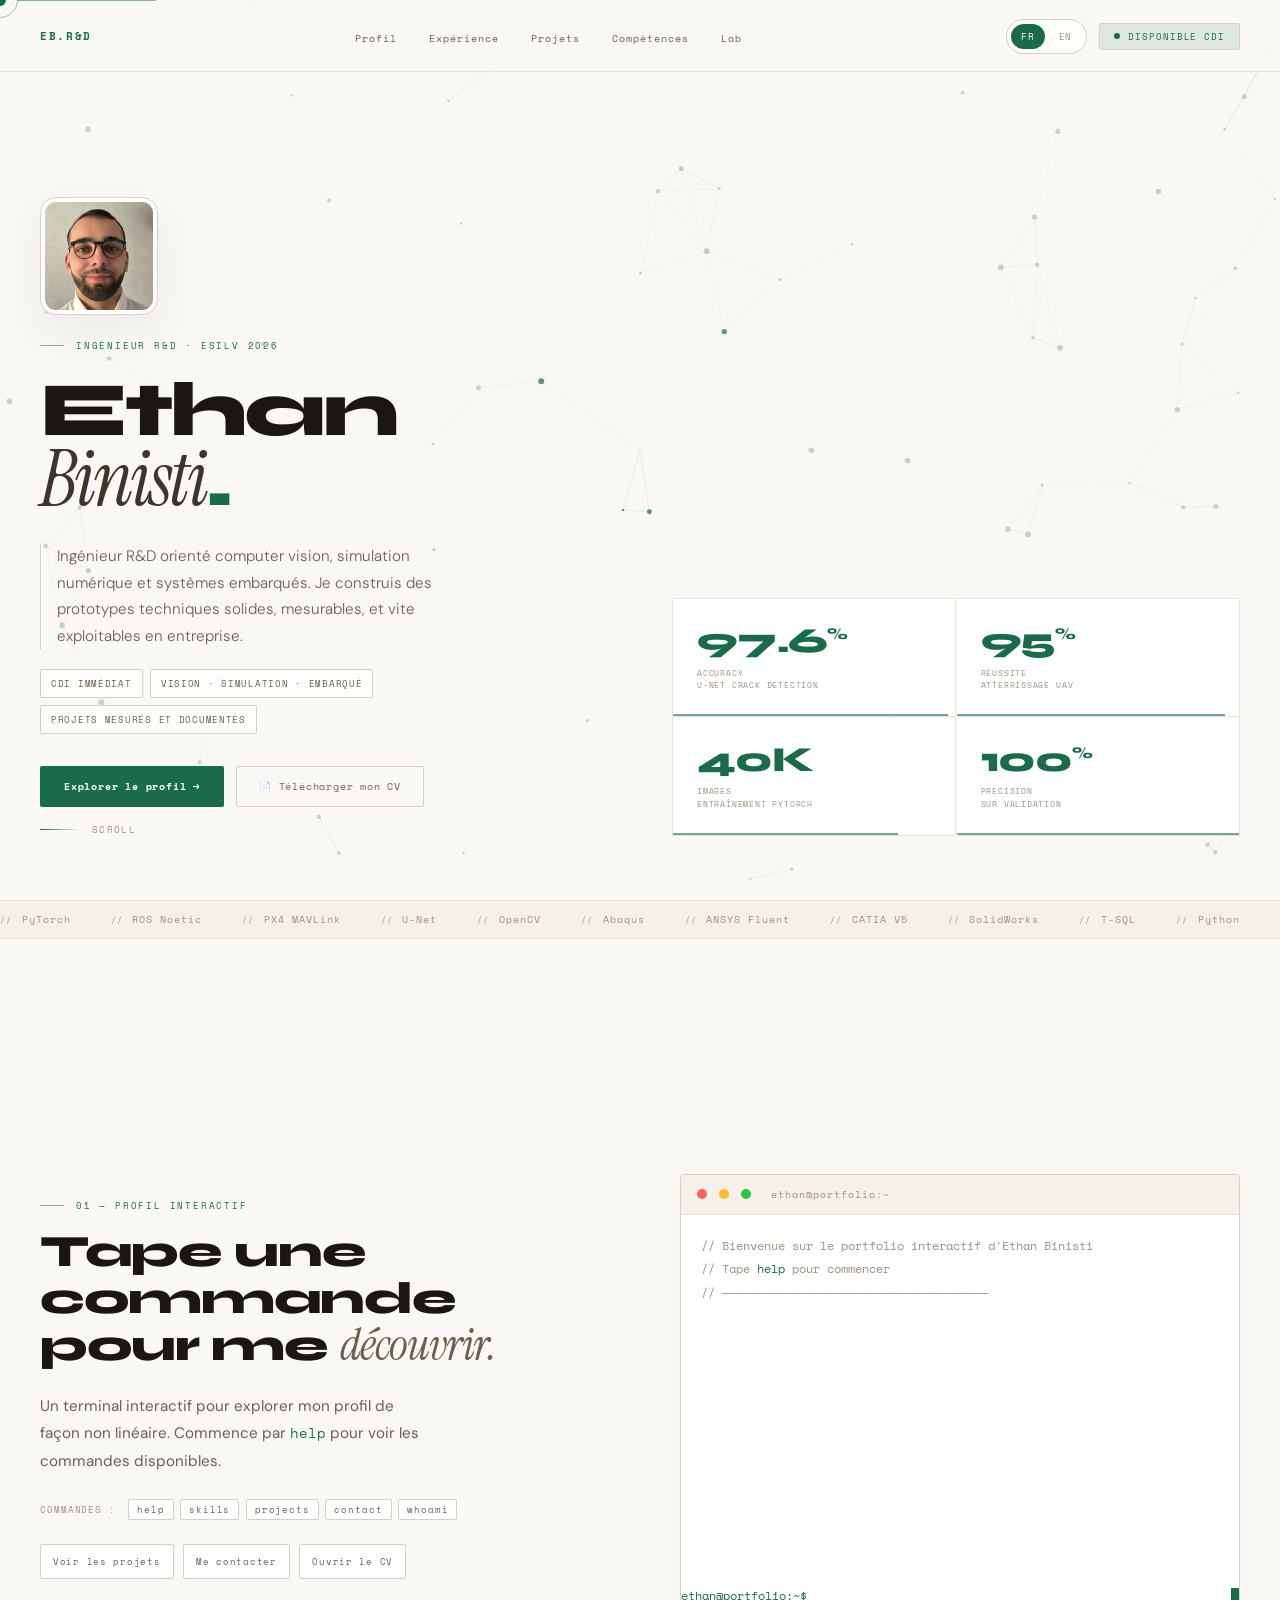
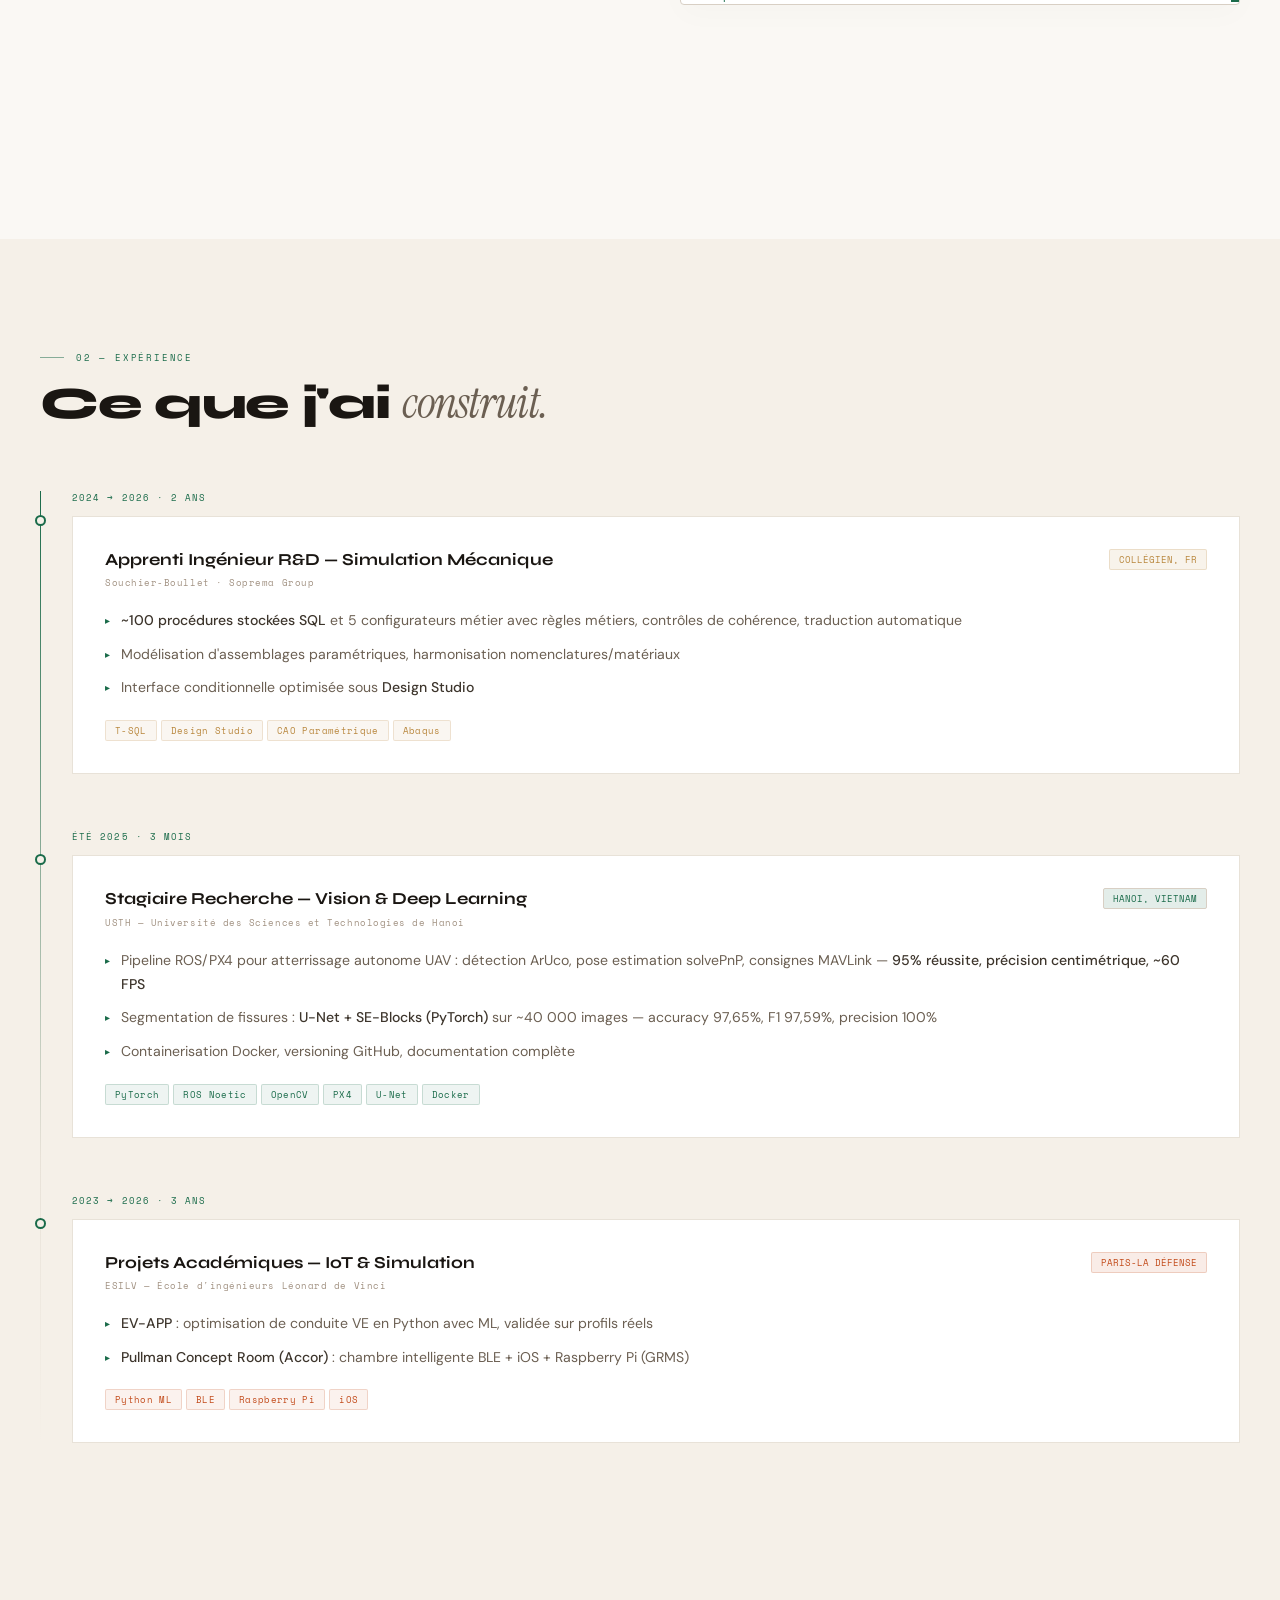
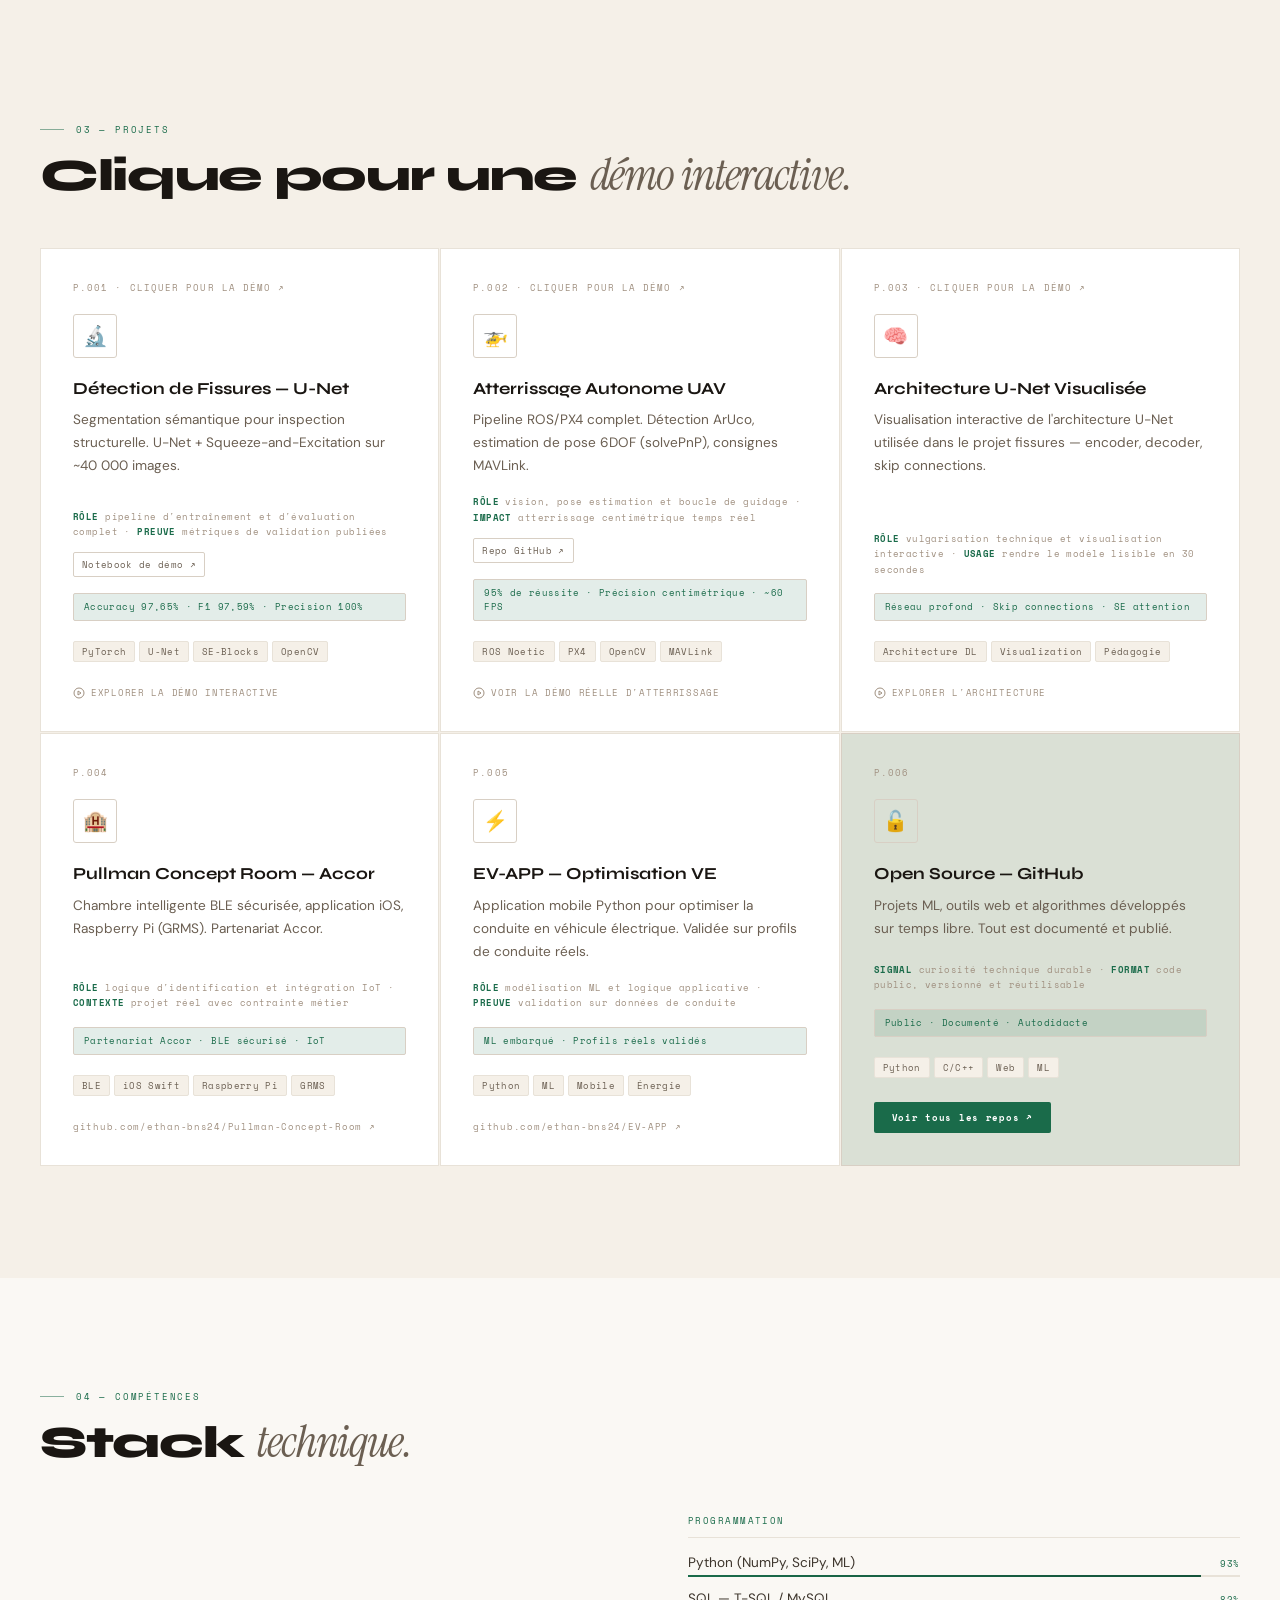
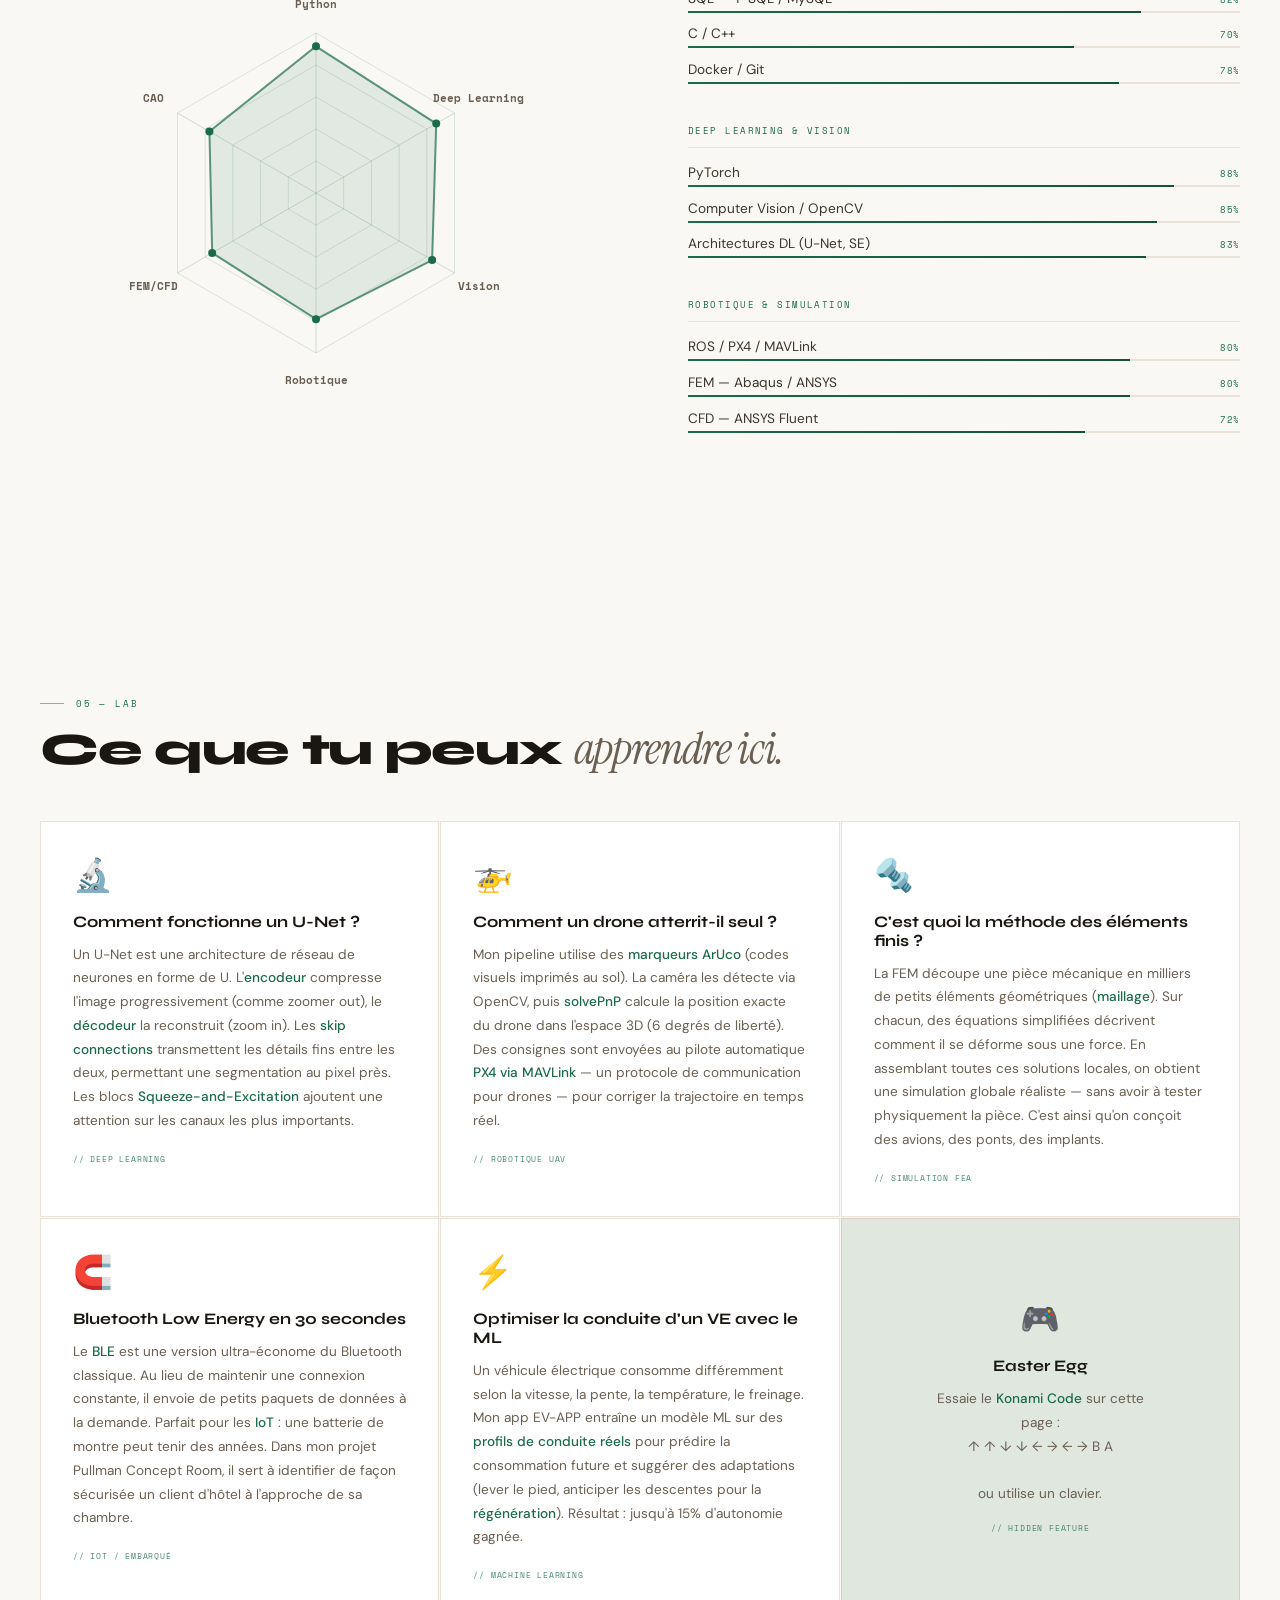
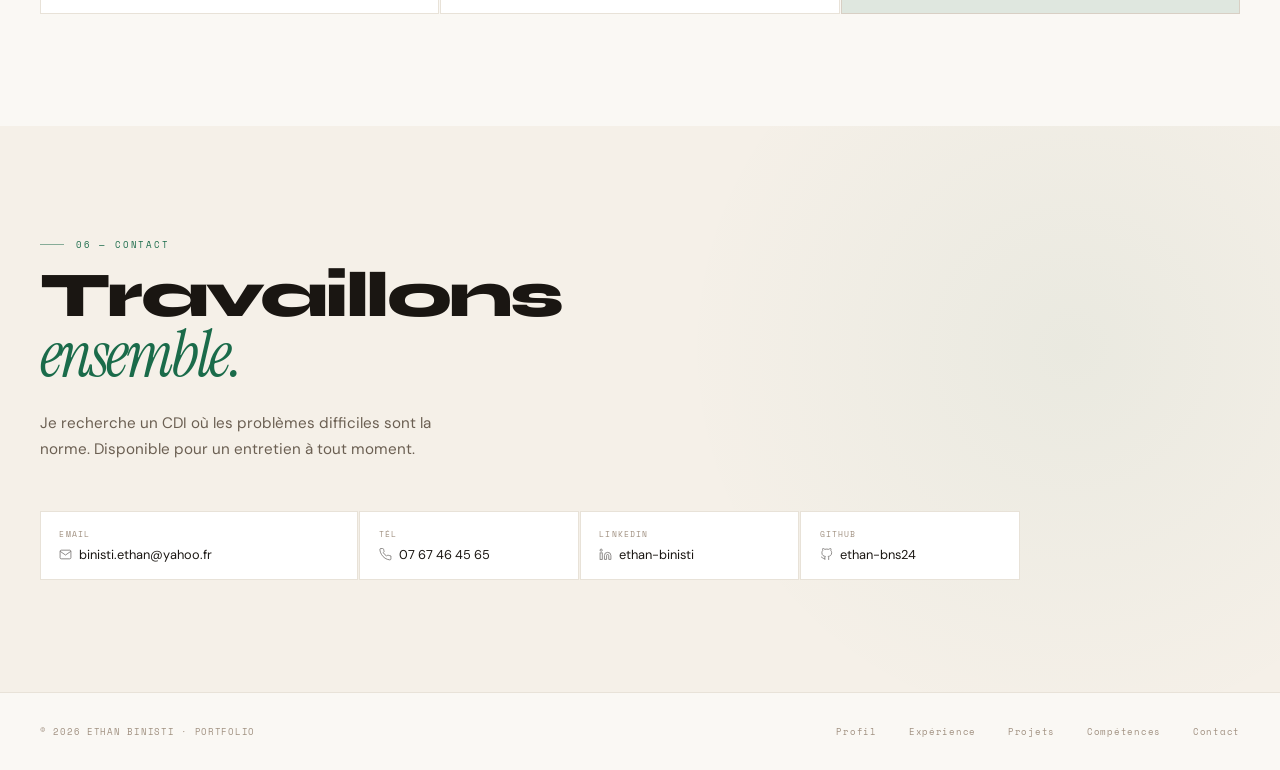
==== index.html @ 9931f39e "fix: correct encoding issues in meta tags and improve accessibility attributes" ====
<!DOCTYPE html>
<html lang="fr">
<head>
<meta charset="UTF-8">
<meta name="viewport" content="width=device-width, initial-scale=1.0">
<meta name="description" content="Portfolio d'Ethan Binisti, ingénieur R&D orienté computer vision, simulation numérique et systèmes embarqués.">
<meta name="theme-color" content="#faf8f4">
<meta name="color-scheme" content="light">
<meta property="og:title" content="Ethan Binisti — Ingénieur R&D">
<meta property="og:description" content="Ingénieur R&D orienté computer vision, simulation numérique et systèmes embarqués.">
<meta property="og:type" content="website">
<meta property="og:locale" content="fr_FR">
<meta name="twitter:card" content="summary_large_image">
<meta name="twitter:title" content="Ethan Binisti — Ingénieur R&D">
<meta name="twitter:description" content="Portfolio orienté vision, simulation et embarqué.">
<title>Ethan Binisti — Ingénieur R&D</title>
<link rel="preconnect" href="https://fonts.googleapis.com">
<link rel="preconnect" href="https://fonts.gstatic.com" crossorigin>
<link href="https://fonts.googleapis.com/css2?family=Space+Mono:wght@400;700&family=Syne:wght@700;800&family=Instrument+Serif:ital@1&family=DM+Sans:wght@300;400;500&display=swap" rel="stylesheet">
<style>
:root {
  --bg: #faf8f4;      /* Beige très clair (papier) */
  --bg2: #f5f0e8;     /* Beige classique (crème) */
  --bg3: #ffffff;     /* Blanc cassé pour les cartes */
  --cream: #1a1612;   /* Inversé pour le curseur */
  --cream2: #3d352c;
  --ink: #1a1612;     /* Texte principal (noir chaud) */
  --ink2: #3d352c;    
  --ink3: #6b5f52;    /* Texte secondaire */
  --ink4: #a09080;    /* Petits textes */
  --g: #1a6b4a;       /* Vert sapin (accent principal) */
  --g2: #14533a;      /* Vert sapin foncé (survol) */
  --g3: rgba(26, 107, 74, 0.12); /* Vert transparent */
  --gold: #b8863c;    /* Doré */
  --red: #c24a1a;     /* Rouge corail */
  --border: #d8cfc4;  /* Bordures */
  --border2: #e8e2d8; /* Bordures douces */
}
*{box-sizing:border-box;margin:0;padding:0;}
html{scroll-behavior:smooth;}
body{background:var(--bg);color:var(--ink);font-family:'DM Sans',sans-serif;overflow-x:hidden;cursor:default;}
body.custom-cursor{cursor:none;}
a,button,input,.pc[role="button"]{cursor:pointer;}
body.custom-cursor a,body.custom-cursor button,body.custom-cursor input,body.custom-cursor .pc[role="button"]{cursor:none;}

.skip-link{position:fixed;top:1rem;left:1rem;transform:translateY(-140%);padding:.75rem 1rem;background:var(--g);color:#fff;text-decoration:none;font-family:'Space Mono',monospace;font-size:10px;letter-spacing:.08em;z-index:10001;border-radius:2px;transition:transform .2s ease;}
.skip-link:focus{transform:translateY(0);}

a:focus-visible,button:focus-visible,input:focus-visible,.pc[role="button"]:focus-visible{
  outline:2px solid var(--g);
  outline-offset:4px;
}

/* CURSOR */
#cur{width:12px;height:12px;background:var(--g);border-radius:50%;position:fixed;pointer-events:none;z-index:9999;transform:translate(-50%,-50%);transition:width .2s,height .2s,border-radius .2s,background .2s;}
#cur-ring{width:36px;height:36px;border:1px solid rgba(26, 107, 74, 0.4);border-radius:50%;position:fixed;pointer-events:none;z-index:9998;transform:translate(-50%,-50%);}
#cur.cross{width:2px;height:20px;border-radius:0;background:var(--g);}
#cur.text-c{width:3px;height:20px;border-radius:1px;background:var(--g);}

/* SCROLL PROGRESS */
#spb{position:fixed;top:0;left:0;height:2px;width:0;background:linear-gradient(90deg,var(--g),var(--gold));z-index:9999;transition:width .08s linear;}

/* NAV */
nav{position:fixed;top:1px;left:0;right:0;z-index:500;display:flex;justify-content:space-between;align-items:center;padding:1.1rem 2.5rem;background:rgba(250,248,244,.9);backdrop-filter:blur(20px);border-bottom:1px solid var(--border2);}
.nav-logo{font-family:'Space Mono',monospace;font-size:11px;color:var(--g);letter-spacing:.15em;text-decoration:none;font-weight:700;}
.nav-links{display:flex;gap:2rem;list-style:none;}
.nav-links a{font-family:'Space Mono',monospace;font-size:10px;color:var(--ink3);text-decoration:none;letter-spacing:.1em;transition:color .2s;}
.nav-links a:hover,.nav-links a.active{color:var(--g);}
.nav-actions{display:flex;align-items:center;gap:.75rem;}
.lang-toggle{display:inline-flex;align-items:center;gap:4px;padding:4px;border:1px solid var(--border);border-radius:999px;background:rgba(255,255,255,.72);}
.lang-toggle button{font-family:'Space Mono',monospace;font-size:9px;letter-spacing:.1em;color:var(--ink4);background:transparent;border:none;padding:6px 10px;border-radius:999px;transition:all .2s;}
.lang-toggle button.active{background:var(--g);color:#fff;}
.lang-toggle button:not(.active):hover{color:var(--g);}
.nav-badge{font-family:'Space Mono',monospace;font-size:9px;background:var(--g3);border:1px solid var(--border);color:var(--g);padding:6px 14px;border-radius:2px;letter-spacing:.1em;text-decoration:none;display:flex;align-items:center;gap:8px;transition:background .2s;}
.nav-badge::before{content:'';width:6px;height:6px;background:var(--g);border-radius:50%;animation:blink 1.5s infinite;}
.nav-badge:hover{background:rgba(26,107,74,.18);}
@keyframes blink{0%,100%{opacity:1}50%{opacity:.2}}

/* ══ HERO — NEURAL CANVAS ══ */
#hero{position:relative;width:100vw;height:100vh;display:flex;flex-direction:column;justify-content:flex-end;padding:4rem 2.5rem;overflow:hidden;}
#neural-canvas{position:absolute;inset:0;z-index:0;}

.hero-content{position:relative;z-index:2;display:grid;grid-template-columns:1fr 1fr;gap:4rem;align-items:flex-end;}
.hero-left{}
.hero-portrait-wrap{margin-bottom:1.5rem;display:flex;align-items:flex-start;}
.hero-portrait{width:118px;height:118px;object-fit:cover;border-radius:16px;border:1px solid var(--border);background:var(--bg3);padding:4px;box-shadow:0 16px 40px rgba(0,0,0,.05);}
.hero-tag{font-family:'Space Mono',monospace;font-size:9px;color:var(--g);letter-spacing:.2em;margin-bottom:1.5rem;display:flex;align-items:center;gap:.75rem;}
.hero-tag::before{content:'';width:24px;height:1px;background:var(--g);opacity:.5;}
.hero-name{font-family:'Syne',sans-serif;font-weight:800;font-size:clamp(3.5rem,6vw,7rem);line-height:.9;letter-spacing:-.04em;color:var(--ink);}
.hero-name span{color:var(--g);}
.hero-name em{font-family:'Instrument Serif',serif;font-style:italic;font-weight:400;color:var(--ink2);}
.hero-desc{margin-top:1.75rem;font-size:.95rem;color:var(--ink3);line-height:1.75;font-weight:300;max-width:400px;border-left:1px solid var(--border);padding-left:1rem;}
.hero-proof{display:flex;flex-wrap:wrap;gap:.45rem;margin-top:1.2rem;max-width:540px;}
.hero-pill{font-family:'Space Mono',monospace;font-size:9px;letter-spacing:.08em;padding:7px 10px;border-radius:2px;border:1px solid var(--border);background:rgba(255,255,255,.72);color:var(--ink3);}
.hero-actions{display:flex;gap:.75rem;margin-top:2rem;flex-wrap:wrap;}
.btn-g{font-family:'Space Mono',monospace;font-size:10px;letter-spacing:.08em;padding:12px 24px;border-radius:2px;text-decoration:none;background:var(--g);color:#fff;font-weight:700;transition:all .25s;display:inline-flex;align-items:center;gap:8px;}
.btn-g:hover{background:var(--g2);transform:translateY(-2px);}
.btn-outline{font-family:'Space Mono',monospace;font-size:10px;letter-spacing:.08em;padding:12px 22px;border-radius:2px;text-decoration:none;border:1px solid var(--border);color:var(--ink3);transition:all .25s;display:inline-flex;align-items:center;gap:8px;}
.btn-outline:hover{border-color:var(--g);color:var(--g);}

.hero-right{display:flex;flex-direction:column;gap:1rem;}
.hero-stat-row{display:grid;grid-template-columns:1fr 1fr;gap:1px;}
.hst{background:var(--bg3);border:1px solid var(--border2);padding:1.5rem;position:relative;overflow:hidden;transition:border-color .3s;}
.hst:hover{border-color:var(--border);}
.hst-n{font-family:'Syne',sans-serif;font-weight:800;font-size:2.2rem;line-height:1;color:var(--g);letter-spacing:-.03em;}
.hst-n sup{font-size:1rem;vertical-align:super;line-height:0;}
.hst-l{font-family:'Space Mono',monospace;font-size:8px;color:var(--ink4);letter-spacing:.1em;margin-top:.5rem;line-height:1.6;}
.hst-bar{position:absolute;bottom:0;left:0;height:2px;background:var(--g);opacity:.6;transition:width 1.5s cubic-bezier(.4,0,.2,1);}
.hero-scroll{display:flex;align-items:center;gap:.75rem;font-family:'Space Mono',monospace;font-size:9px;color:var(--ink4);letter-spacing:.15em;margin-top:1rem;}
.scroll-line{width:40px;height:1px;background:linear-gradient(to right,var(--g),transparent);animation:pulse-line 2s ease-in-out infinite;}
@keyframes pulse-line{0%,100%{opacity:.3;width:40px}50%{opacity:1;width:60px}}

/* ══ MARQUEE ══ */
.mq{background:var(--bg2);border-top:1px solid var(--border2);border-bottom:1px solid var(--border2);padding:11px 0;overflow:hidden;}
.mq-track{display:flex;gap:2.5rem;animation:mq 35s linear infinite;width:max-content;}
.mq:hover .mq-track{animation-play-state:paused;}
@keyframes mq{from{transform:translateX(0)}to{transform:translateX(-50%)}}
.mt{font-family:'Space Mono',monospace;font-size:10px;color:var(--ink4);letter-spacing:.1em;white-space:nowrap;display:flex;align-items:center;gap:.6rem;}
.mt::before{content:'//';color:var(--g);opacity:.6;font-size:8px;}

/* ══ TERMINAL SECTION ══ */
#terminal-section{min-height:100vh;display:flex;align-items:center;padding:0 2.5rem;background:var(--bg);}
.terminal-wrap{display:grid;grid-template-columns:1fr 1fr;gap:5rem;width:100%;align-items:center;}
.terminal-intro .section-label{font-family:'Space Mono',monospace;font-size:9px;color:var(--g);letter-spacing:.2em;margin-bottom:1rem;display:flex;align-items:center;gap:.75rem;}
.terminal-intro .section-label::before{content:'';width:24px;height:1px;background:var(--g);opacity:.5;}
.terminal-intro h2{font-family:'Syne',sans-serif;font-weight:800;font-size:clamp(2rem,3.5vw,3rem);line-height:1.05;letter-spacing:-.03em;color:var(--ink);margin-bottom:1.5rem;}
.terminal-intro h2 em{font-family:'Instrument Serif',serif;font-style:italic;font-weight:400;color:var(--ink3);}
.terminal-intro p{font-size:.95rem;color:var(--ink3);line-height:1.8;font-weight:400;max-width:380px;}
.terminal-intro .hint{margin-top:1.5rem;font-family:'Space Mono',monospace;font-size:9px;color:var(--ink4);letter-spacing:.1em;display:flex;align-items:center;gap:.75rem;}
.hint-keys{display:flex;gap:.4rem;}
.hint-key{background:var(--bg3);border:1px solid var(--border);padding:3px 8px;border-radius:2px;font-size:9px;color:var(--ink3);}
.quick-actions{display:flex;gap:.6rem;flex-wrap:wrap;margin-top:1.5rem;}
.quick-link{font-family:'Space Mono',monospace;font-size:9px;letter-spacing:.08em;padding:10px 12px;border-radius:2px;border:1px solid var(--border);background:var(--bg3);color:var(--ink3);text-decoration:none;transition:all .2s;}
.quick-link:hover{border-color:var(--g);color:var(--g);background:rgba(26,107,74,.04);}

#terminal{background:var(--bg3);border:1px solid var(--border);border-radius:4px;overflow:hidden;font-family:'Space Mono',monospace;box-shadow: 0 10px 30px rgba(0,0,0,0.02);}
.term-header{background:var(--bg2);border-bottom:1px solid var(--border2);padding:.75rem 1rem;display:flex;align-items:center;gap:.75rem;}
.term-dot{width:10px;height:10px;border-radius:50%;}
.term-title{font-size:10px;color:var(--ink4);letter-spacing:.1em;margin-left:.5rem;}
.term-body{padding:1.25rem;min-height:360px;max-height:420px;overflow-y:auto;}
.term-line{font-size:12px;line-height:1.8;margin-bottom:2px;}
.term-line.cmd{color:var(--g);}
.term-line.out{color:var(--ink2);}
.term-line.dim{color:var(--ink4);}
.term-line.err{color:var(--red);}
.term-line.hi{color:var(--gold);}
.term-line.success{color:var(--g);}
.term-prompt{display:flex;align-items:center;gap:.5rem;margin-top:.75rem;}
.term-ps{color:var(--g);font-size:12px;}
.term-input{background:transparent;border:none;outline:none;color:var(--ink);font-family:'Space Mono',monospace;font-size:12px;flex:1;caret-color:var(--g);}
.term-cursor-blink{display:inline-block;width:8px;height:14px;background:var(--g);animation:tblink .9s step-end infinite;vertical-align:text-bottom;}
@keyframes tblink{0%,100%{opacity:1}50%{opacity:0}}

/* ══ PROJECTS SECTION ══ */
#projects{padding:7rem 2.5rem;background:var(--bg2);}
.proj-grid{display:grid;grid-template-columns:repeat(3,1fr);gap:1px;margin-top:3rem;}
.pc{background:var(--bg3);border:1px solid var(--border2);padding:2rem;display:flex;flex-direction:column;transition:all .3s;position:relative;overflow:hidden;cursor:pointer;}
.pc::before{content:'';position:absolute;inset:0;background:linear-gradient(135deg,rgba(26,107,74,.03),transparent);opacity:0;transition:opacity .3s;pointer-events:none;}
.pc > *{position:relative;z-index:1;}
.pc:hover::before{opacity:1;}
.pc:hover{border-color:var(--border);transform:translateY(-2px);box-shadow: 0 10px 30px rgba(0,0,0,0.03);}
.pc-num{font-family:'Space Mono',monospace;font-size:9px;color:var(--ink4);letter-spacing:.12em;margin-bottom:1.25rem;}
.pc-icon{width:44px;height:44px;border:1px solid var(--border);border-radius:3px;display:flex;align-items:center;justify-content:center;margin-bottom:1.25rem;font-size:20px;transition:border-color .3s;}
.pc:hover .pc-icon{border-color:var(--g);}
.pc-title{font-family:'Syne',sans-serif;font-size:1.05rem;font-weight:700;color:var(--ink);margin-bottom:.6rem;}
.pc-desc{font-size:.85rem;color:var(--ink3);line-height:1.7;font-weight:400;flex:1;margin-bottom:1.25rem;}
.pc-proof{font-family:'Space Mono',monospace;font-size:8.5px;color:var(--ink4);letter-spacing:.05em;line-height:1.8;margin:-.2rem 0 1rem;}
.pc-proof strong{color:var(--g);font-weight:700;}
.pc-links{display:flex;flex-wrap:wrap;gap:.5rem;margin:-.2rem 0 1rem;position:relative;z-index:2;}
.pc-link{font-family:'Space Mono',monospace;font-size:8.5px;padding:5px 8px;border-radius:2px;background:var(--bg3);border:1px solid var(--border);color:var(--ink3);text-decoration:none;letter-spacing:.04em;transition:all .2s;}
.pc-link:hover{border-color:var(--g);color:var(--g);background:rgba(26,107,74,.04);}
.pc-metric{font-family:'Space Mono',monospace;font-size:9px;color:var(--g);letter-spacing:.04em;background:var(--g3);border:1px solid var(--border);padding:6px 10px;border-radius:2px;margin-bottom:1.25rem;line-height:1.6;}
.pc-tags{display:flex;flex-wrap:wrap;gap:4px;margin-bottom:1.5rem;}
.ptag{font-family:'Space Mono',monospace;font-size:8.5px;padding:3px 8px;border-radius:2px;background:var(--bg2);border:1px solid var(--border2);color:var(--ink3);letter-spacing:.04em;}
.pc-cta{font-family:'Space Mono',monospace;font-size:9px;color:var(--ink4);letter-spacing:.08em;margin-top:auto;display:flex;align-items:center;gap:6px;transition:color .2s;}
.pc:hover .pc-cta{color:var(--g);}

/* Demo overlay */
.demo-overlay{position:fixed;inset:0;background:rgba(250,248,244,.9);z-index:2000;display:none;align-items:center;justify-content:center;backdrop-filter:blur(8px);}
.demo-overlay.open{display:flex;}
.demo-box{background:var(--bg);border:1px solid var(--border);border-radius:4px;width:min(900px,95vw);max-height:90vh;overflow:hidden;display:flex;flex-direction:column;box-shadow: 0 20px 40px rgba(0,0,0,0.05);}
.demo-header{padding:1rem 1.5rem;border-bottom:1px solid var(--border2);display:flex;justify-content:space-between;align-items:center;}
.demo-title{font-family:'Space Mono',monospace;font-size:11px;color:var(--g);letter-spacing:.1em;}
.demo-close{background:none;border:none;color:var(--ink3);font-size:1.25rem;padding:.25rem .5rem;transition:color .2s;font-family:'Space Mono',monospace;}
.demo-close:hover{color:var(--ink);}
.demo-body{padding:1.5rem;overflow-y:auto;flex:1;}

/* ══ EDGE DETECTION DEMO ══ */
.edgedemo{display:grid;grid-template-columns:1fr 1fr;gap:1rem;}
.edgedemo canvas{width:100%;border:1px solid var(--border2);border-radius:2px;display:block;}
.edgedemo-ctrl{grid-column:1/-1;display:flex;gap:1rem;align-items:center;flex-wrap:wrap;}
.edge-label{font-family:'Space Mono',monospace;font-size:9px;color:var(--ink4);letter-spacing:.1em;}
.edge-slider{-webkit-appearance:none;appearance:none;width:160px;height:2px;background:var(--border);border-radius:1px;outline:none;}
.edge-slider::-webkit-slider-thumb{-webkit-appearance:none;width:14px;height:14px;border-radius:50%;background:var(--g);}
.demo-explain{grid-column:1/-1;font-size:.85rem;color:var(--ink3);line-height:1.75;font-weight:400;border-left:2px solid var(--border);padding-left:1rem;}

/* UAV DEMO */
.uavdemo{position:relative;}
.uavdemo canvas{width:100%;border:1px solid var(--border2);border-radius:2px;display:block;}
.uavdemo img{width:100%;border:1px solid var(--border2);border-radius:2px;display:block;background:var(--bg3);}
.uav-info{display:grid;grid-template-columns:repeat(4,1fr);gap:1px;margin-top:1px;}
.uav-stat{background:var(--bg3);border:1px solid var(--border2);padding:.75rem;text-align:center;}
.uav-stat-n{font-family:'Space Mono',monospace;font-size:1.1rem;color:var(--g);font-weight:700;}
.uav-stat-l{font-family:'Space Mono',monospace;font-size:8px;color:var(--ink4);letter-spacing:.08em;margin-top:.25rem;}

/* NEURAL NET DEMO */
.netdemo canvas{width:100%;border:1px solid var(--border2);border-radius:2px;display:block;}
.net-explain{margin-top:1rem;font-size:.85rem;color:var(--ink3);line-height:1.75;font-weight:400;border-left:2px solid var(--border);padding-left:1rem;}

/* ══ SKILLS RADAR ══ */
#skills{padding:7rem 2.5rem;background:var(--bg);}
.skills-wrap{display:grid;grid-template-columns:1fr 1fr;gap:6rem;align-items:center;margin-top:3rem;}
.radar-wrap{position:relative;display:flex;justify-content:center;}
#radar-canvas{max-width:420px;width:100%;}
.skills-list{}
.skill-group{margin-bottom:2.5rem;}
.sg-title{font-family:'Space Mono',monospace;font-size:9px;color:var(--g);letter-spacing:.16em;margin-bottom:1rem;padding-bottom:.6rem;border-bottom:1px solid var(--border2);}
.sk-item{display:flex;flex-direction:column;gap:4px;margin-bottom:.8rem;}
.sk-top{display:flex;justify-content:space-between;align-items:baseline;}
.sk-name{font-size:.85rem;color:var(--ink2);font-weight:400;}
.sk-val{font-family:'Space Mono',monospace;font-size:9px;color:var(--g);letter-spacing:.06em;}
.sk-track{height:2px;background:var(--border2);position:relative;overflow:hidden;}
.sk-fill{position:absolute;left:0;top:0;height:100%;background:linear-gradient(90deg,var(--g),var(--g2));width:0;transition:width 1.2s cubic-bezier(.4,0,.2,1);}

/* ══ TIMELINE ══ */
#experience{padding:7rem 2.5rem;background:var(--bg2);}
.timeline{position:relative;margin-top:4rem;padding-left:2rem;}
.timeline::before{content:'';position:absolute;left:0;top:0;bottom:0;width:1px;background:linear-gradient(to bottom,var(--g) 0%,var(--border2) 70%,transparent);}
.tl-item{position:relative;margin-bottom:3.5rem;}
.tl-dot{position:absolute;left:-2rem;top:1.5rem;width:11px;height:11px;border-radius:50%;background:var(--bg2);border:2px solid var(--g);transform:translateX(-5px);transition:background .25s;}
.tl-item:hover .tl-dot{background:var(--g);}
.tl-year{font-family:'Space Mono',monospace;font-size:9px;color:var(--g);letter-spacing:.12em;margin-bottom:.75rem;}
.tl-card{background:var(--bg3);border:1px solid var(--border2);padding:2rem;transition:border-color .25s, box-shadow 0.2s;}
.tl-card:hover{border-color:var(--border);box-shadow: 0 5px 20px rgba(0,0,0,0.02);}
.tl-head{display:flex;justify-content:space-between;align-items:flex-start;gap:1rem;margin-bottom:.4rem;}
.tl-role{font-family:'Syne',sans-serif;font-size:1.05rem;font-weight:700;color:var(--ink);}
.tl-badge{font-family:'Space Mono',monospace;font-size:8.5px;padding:3px 9px;border-radius:2px;flex-shrink:0;}
.tl-badge.g{background:var(--g3);color:var(--g);border:1px solid var(--border);}
.tl-badge.gold{background:rgba(184, 134, 60, .1);color:var(--gold);border:1px solid rgba(184, 134, 60, .2);}
.tl-badge.red{background:rgba(194, 74, 26, .1);color:var(--red);border:1px solid rgba(194, 74, 26, .2);}
.tl-where{font-family:'Space Mono',monospace;font-size:9px;color:var(--ink4);letter-spacing:.06em;margin-bottom:1.25rem;}
.tl-tasks{list-style:none;display:flex;flex-direction:column;gap:.6rem;}
.tl-tasks li{font-size:.88rem;color:var(--ink3);font-weight:400;padding-left:1rem;position:relative;line-height:1.7;}
.tl-tasks li::before{content:'▸';position:absolute;left:0;color:var(--g);font-size:.6rem;top:4px;}
.tl-tasks li strong{color:var(--ink2);font-weight:500;}
.tl-tags{display:flex;flex-wrap:wrap;gap:4px;margin-top:1.25rem;}
.ttag{font-family:'Space Mono',monospace;font-size:8.5px;padding:3px 9px;border-radius:2px;background:var(--bg2);border:1px solid var(--border2);color:var(--ink3);letter-spacing:.04em;}
.ttag.g{background:rgba(26,107,74,.07);border-color:rgba(26,107,74,.18);color:var(--g);}
.ttag.gold{background:rgba(184, 134, 60,.07);border-color:rgba(184, 134, 60,.18);color:var(--gold);}
.ttag.red{background:rgba(194, 74, 26,.07);border-color:rgba(194, 74, 26,.18);color:var(--red);}

/* ══ FUN FACT CARDS ══ */
#learn{padding:7rem 2.5rem;background:var(--bg);}
.learn-grid{display:grid;grid-template-columns:repeat(3,1fr);gap:1px;margin-top:3rem;}
.lc{background:var(--bg3);border:1px solid var(--border2);padding:2rem;transition:all .3s;position:relative;overflow:hidden;}
.lc::after{content:'';position:absolute;bottom:0;left:0;width:0;height:2px;background:var(--g);transition:width .4s;}
.lc:hover::after{width:100%;}
.lc:hover{border-color:var(--border);box-shadow: 0 5px 15px rgba(0,0,0,0.02);}
.lc-emoji{font-size:2rem;margin-bottom:1rem;display:block;}
.lc-title{font-family:'Syne',sans-serif;font-size:1rem;font-weight:700;color:var(--ink);margin-bottom:.75rem;}
.lc-body{font-size:.85rem;color:var(--ink3);line-height:1.75;font-weight:400;}
.lc-body strong{color:var(--g);font-weight:500;}
.lc-tag{font-family:'Space Mono',monospace;font-size:8px;color:var(--g);letter-spacing:.1em;margin-top:1.25rem;opacity:.8;}

/* ══ CONTACT ══ */
#contact{padding:7rem 2.5rem;background:var(--bg2);position:relative;overflow:hidden;}
#contact::before{content:'';position:absolute;top:-40%;right:-15%;width:70vw;height:70vw;max-width:800px;border-radius:50%;background:radial-gradient(circle,rgba(26,107,74,.05),transparent 65%);pointer-events:none;}
.contact-wrap{max-width:980px;position:relative;}
.contact-heading{font-family:'Syne',sans-serif;font-weight:800;font-size:clamp(2.5rem,5vw,5rem);line-height:.92;letter-spacing:-.04em;color:var(--ink);margin-bottom:1.5rem;}
.contact-heading em{font-family:'Instrument Serif',serif;font-style:italic;font-weight:400;color:var(--g);}
.contact-sub{font-size:.95rem;color:var(--ink3);line-height:1.75;font-weight:400;margin-bottom:3rem;max-width:440px;}
.contact-cards{display:grid;grid-template-columns:minmax(250px,1.45fr) repeat(3,minmax(185px,1fr));gap:1px;}
.cc{background:var(--bg3);border:1px solid var(--border2);padding:1rem 1.15rem;text-decoration:none;transition:all .25s;position:relative;overflow:hidden;}
.cc::before{content:'';position:absolute;bottom:0;left:0;width:100%;height:2px;background:var(--g);transform:scaleX(0);transform-origin:left;transition:transform .3s;}
.cc:hover::before{transform:scaleX(1);}
.cc:hover{border-color:var(--border);background:rgba(26,107,74,.04);}
.cc-l{font-family:'Space Mono',monospace;font-size:8px;color:var(--ink4);letter-spacing:.14em;margin-bottom:.4rem;}
.cc-v{font-size:.8rem;color:var(--ink);display:grid;grid-template-columns:13px minmax(0,1fr);align-items:center;gap:7px;}
.cc-v svg{width:13px;height:13px;opacity:.6;flex-shrink:0;}
.cc-text{min-width:0;white-space:nowrap;}

/* ══ FOOTER ══ */
footer{background:var(--bg);padding:2rem 2.5rem;border-top:1px solid var(--border2);display:flex;justify-content:space-between;align-items:center;}
.fl{font-family:'Space Mono',monospace;font-size:9px;color:var(--ink4);letter-spacing:.08em;}
.fr-links{display:flex;gap:2rem;}
.fr-links a{font-family:'Space Mono',monospace;font-size:9px;color:var(--ink4);text-decoration:none;letter-spacing:.08em;transition:color .2s;}
.fr-links a:hover{color:var(--g);}

/* BACK TO TOP */
#btt{position:fixed;bottom:1.5rem;right:1.5rem;width:40px;height:40px;background:var(--bg2);border:1px solid var(--border);display:flex;align-items:center;justify-content:center;text-decoration:none;z-index:400;opacity:0;transform:translateY(8px);transition:all .3s;border-radius:2px;}
#btt.show{opacity:1;transform:none;}
#btt:hover{background:var(--g3);border-color:var(--g);}
#btt svg{width:14px;height:14px;stroke:var(--ink3);}
#btt:hover svg{stroke:var(--g);}

/* KONAMI */
#konami{position:fixed;inset:0;background:rgba(250,248,244,.96);z-index:9000;display:none;align-items:center;justify-content:center;flex-direction:column;gap:1rem;}
#konami.on{display:flex;}
#konami h2{font-family:'Space Mono',monospace;font-size:1.5rem;color:var(--g);text-align:center;letter-spacing:.1em;}
#konami p{font-family:'Space Mono',monospace;font-size:.85rem;color:var(--ink3);text-align:center;max-width:500px;line-height:1.7;}
#konami canvas{border:1px solid var(--border);}
#konami-close{margin-top:1rem;font-family:'Space Mono',monospace;font-size:10px;color:var(--ink4);background:none;border:1px solid var(--border2);padding:8px 20px;border-radius:2px;transition:all .2s;letter-spacing:.1em;}
#konami-close:hover{border-color:var(--g);color:var(--g);}

/* SECTION GENERIC */
.sl{font-family:'Space Mono',monospace;font-size:9px;color:var(--g);letter-spacing:.2em;margin-bottom:1rem;display:flex;align-items:center;gap:.75rem;}
.sl::before{content:'';width:24px;height:1px;background:var(--g);opacity:.5;}
h2.sh{font-family:'Syne',sans-serif;font-weight:800;font-size:clamp(2rem,3.5vw,2.8rem);line-height:1.05;letter-spacing:-.03em;color:var(--ink);}
h2.sh em{font-family:'Instrument Serif',serif;font-style:italic;font-weight:400;color:var(--ink3);}

/* REVEAL */
.rv{opacity:0;transform:translateY(20px);transition:opacity .6s ease,transform .6s ease;}
.rv.on{opacity:1;transform:none;}
.rvl{opacity:0;transform:translateX(-20px);transition:opacity .6s ease,transform .6s ease;}
.rvl.on{opacity:1;transform:none;}

@media(max-width:900px){
  nav{padding:1rem 1.5rem;flex-wrap:wrap;gap:.75rem;}
  .nav-links{gap:1rem;width:100%;order:3;overflow-x:auto;padding-bottom:.2rem;scrollbar-width:none;}
  .nav-links::-webkit-scrollbar{display:none;}
  .nav-badge{display:none;}
  .nav-actions{gap:.5rem;margin-left:auto;}
  #hero{padding:6.5rem 1.5rem 3rem;}
  .hero-content{grid-template-columns:1fr;}
  .hero-portrait{width:94px;height:94px;border-radius:14px;}
  .hero-right{display:none;}
  .hero-proof{max-width:none;}
  #terminal-section{padding:2rem 1.5rem 4rem;}
  .terminal-wrap{grid-template-columns:1fr;}
  .proj-grid{grid-template-columns:1fr 1fr;}
  .skills-wrap{grid-template-columns:1fr;}
  #radar-canvas{display:none;}
  .learn-grid{grid-template-columns:1fr 1fr;}
  .contact-cards{grid-template-columns:1fr 1fr;}
  .cc-email{grid-column:1/-1;}
  #experience,#projects,#skills,#learn,#contact{padding:5rem 1.5rem;}
  footer{flex-direction:column;gap:.75rem;}
}
@media(max-width:540px){
  .nav-links a{font-size:9px;}
  .proj-grid,.learn-grid{grid-template-columns:1fr;}
  .edgedemo{grid-template-columns:1fr;}
  .contact-cards{grid-template-columns:1fr;}
  .cc-email{grid-column:auto;}
}
@media (pointer:coarse){
  #cur,#cur-ring{display:none !important;}
}
@media (prefers-reduced-motion:reduce){
  html{scroll-behavior:auto;}
  *,*::before,*::after{
    animation-duration:.01ms !important;
    animation-iteration-count:1 !important;
    transition-duration:.01ms !important;
  }
  #cur,#cur-ring,#neural-canvas{display:none !important;}
  .mq-track{animation:none;transform:none;}
  .rv,.rvl{opacity:1;transform:none;}
}
</style>
</head>
<body>

<a href="#main-content" class="skip-link">Aller au contenu</a>
<div id="spb" aria-hidden="true"></div>
<div id="cur" aria-hidden="true"></div>
<div id="cur-ring" aria-hidden="true"></div>
<a href="#hero" id="btt" aria-label="Revenir en haut de la page"><svg viewBox="0 0 24 24" fill="none" stroke-width="2"><polyline points="18 15 12 9 6 15"/></svg></a>

<div id="konami" role="dialog" aria-modal="true" aria-labelledby="konami-title">
  <h2 id="konami-title">// EASTER EGG UNLOCKED 🎉</h2>
  <p>Tu as trouvé le Konami Code (↑↑↓↓←→←→BA).<br>Voici un automate cellulaire de Conway's Game of Life — le même type de système que j'étudie en simulation numérique.</p>
  <canvas id="gol-canvas" width="500" height="280"></canvas>
  <button id="konami-close" type="button">[ FERMER ]</button>
</div>

<div class="demo-overlay" id="demo-overlay" role="dialog" aria-modal="true" aria-labelledby="demo-title">
  <div class="demo-box">
    <div class="demo-header">
      <span class="demo-title" id="demo-title">DEMO</span>
      <button class="demo-close" id="demo-close" type="button" aria-label="Fermer la démo">✕</button>
    </div>
    <div class="demo-body" id="demo-body"></div>
  </div>
</div>

<nav aria-label="Navigation principale">
  <a href="#hero" class="nav-logo">EB.R&D</a>
  <ul class="nav-links">
    <li><a href="#terminal-section" data-s="terminal-section">Profil</a></li>
    <li><a href="#experience" data-s="experience">Expérience</a></li>
    <li><a href="#projects" data-s="projects">Projets</a></li>
    <li><a href="#skills" data-s="skills">Compétences</a></li>
    <li><a href="#learn" data-s="learn">Lab</a></li>
  </ul>
  <div class="nav-actions">
    <div class="lang-toggle" id="lang-toggle" role="group" aria-label="Choisir la langue">
      <button type="button" data-lang="fr" class="active">FR</button>
      <button type="button" data-lang="en">EN</button>
    </div>
    <a href="mailto:binisti.ethan@yahoo.fr" class="nav-badge">DISPONIBLE CDI</a>
  </div>
</nav>

<main id="main-content">
<section id="hero">
  <canvas id="neural-canvas" aria-hidden="true"></canvas>
  <div class="hero-content">
    <div class="hero-left">
      <div class="hero-portrait-wrap">
        <img src="photo-profil.jfif" alt="Photo de profil d'Ethan Binisti" class="hero-portrait" width="400" height="400" decoding="async" fetchpriority="high">
      </div>
      <div class="hero-tag">INGÉNIEUR R&D · ESILV 2026</div>
      <h1 class="hero-name">
        Ethan<br>
        <em>Binisti</em><span>.</span>
      </h1>
      <p class="hero-desc">Ingénieur R&D orienté computer vision, simulation numérique et systèmes embarqués. Je construis des prototypes techniques solides, mesurables, et vite exploitables en entreprise.</p>
      <div class="hero-proof">
        <span class="hero-pill">CDI IMMÉDIAT</span>
        <span class="hero-pill">VISION · SIMULATION · EMBARQUÉ</span>
        <span class="hero-pill">PROJETS MESURÉS ET DOCUMENTÉS</span>
      </div>
      <div class="hero-actions">
        <a href="#terminal-section" class="btn-g">Explorer le profil →</a>
        <a href="cv-ethan-binisti.pdf" target="_blank" rel="noopener noreferrer" class="btn-outline">📄 Télécharger mon CV</a>
      </div>
      <div class="hero-scroll"><div class="scroll-line"></div>SCROLL</div>
    </div>
    <div class="hero-right">
      <div class="hero-stat-row">
        <div class="hst"><div class="hst-n"><span class="ct" data-t="97">0</span>.6<sup>%</sup></div><div class="hst-l">ACCURACY<br>U-NET CRACK DETECTION</div><div class="hst-bar" data-w="97.6"></div></div>
        <div class="hst" style="border-left:none;"><div class="hst-n"><span class="ct" data-t="95">0</span><sup>%</sup></div><div class="hst-l">RÉUSSITE<br>ATTERRISSAGE UAV</div><div class="hst-bar" data-w="95"></div></div>
        <div class="hst" style="border-top:none;"><div class="hst-n"><span class="ct" data-t="40">0</span>K</div><div class="hst-l">IMAGES<br>ENTRAÎNEMENT PYTORCH</div><div class="hst-bar" data-w="80"></div></div>
        <div class="hst" style="border-top:none;border-left:none;"><div class="hst-n"><span class="ct" data-t="100">0</span><sup>%</sup></div><div class="hst-l">PRECISION<br>SUR VALIDATION</div><div class="hst-bar" data-w="100"></div></div>
      </div>
    </div>
  </div>
</section>

<div class="mq">
  <div class="mq-track">
    <span class="mt">PyTorch</span><span class="mt">ROS Noetic</span><span class="mt">PX4 MAVLink</span><span class="mt">U-Net</span><span class="mt">OpenCV</span><span class="mt">Abaqus</span><span class="mt">ANSYS Fluent</span><span class="mt">CATIA V5</span><span class="mt">SolidWorks</span><span class="mt">T-SQL</span><span class="mt">Python</span><span class="mt">C/C++</span><span class="mt">Gazebo</span><span class="mt">Docker</span><span class="mt">Raspberry Pi</span><span class="mt">Bluetooth BLE</span><span class="mt">MATLAB</span><span class="mt">FEM</span>
    <span class="mt">PyTorch</span><span class="mt">ROS Noetic</span><span class="mt">PX4 MAVLink</span><span class="mt">U-Net</span><span class="mt">OpenCV</span><span class="mt">Abaqus</span><span class="mt">ANSYS Fluent</span><span class="mt">CATIA V5</span><span class="mt">SolidWorks</span><span class="mt">T-SQL</span><span class="mt">Python</span><span class="mt">C/C++</span><span class="mt">Gazebo</span><span class="mt">Docker</span><span class="mt">Raspberry Pi</span><span class="mt">Bluetooth BLE</span><span class="mt">MATLAB</span><span class="mt">FEM</span>
  </div>
</div>

<section id="terminal-section">
  <div class="terminal-wrap">
    <div class="terminal-intro rvl">
      <div class="section-label sl">01 — PROFIL INTERACTIF</div>
      <h2>Tape une commande<br>pour me <em>découvrir.</em></h2>
      <p>Un terminal interactif pour explorer mon profil de façon non-linéaire. Commence par <code style="font-family:'Space Mono',monospace;color:var(--g);font-size:.9rem;">help</code> pour voir les commandes disponibles.</p>
      <div class="hint" style="margin-top:1.5rem;">
        <span style="font-family:'Space Mono',monospace;font-size:9px;color:var(--ink4);letter-spacing:.1em;">COMMANDES :</span>
        <div class="hint-keys">
          <span class="hint-key">help</span>
          <span class="hint-key">skills</span>
          <span class="hint-key">projects</span>
          <span class="hint-key">contact</span>
          <span class="hint-key">whoami</span>
        </div>
      </div>
      <div class="quick-actions">
        <a href="#projects" class="quick-link">Voir les projets</a>
        <a href="#contact" class="quick-link">Me contacter</a>
        <a href="cv-ethan-binisti.pdf" target="_blank" rel="noopener noreferrer" class="quick-link">Ouvrir le CV</a>
      </div>
    </div>
    <div id="terminal" class="rv">
      <div class="term-header">
        <div class="term-dot" style="background:#ff5f56"></div>
        <div class="term-dot" style="background:#ffbd2e"></div>
        <div class="term-dot" style="background:#27c93f"></div>
        <span class="term-title">ethan@portfolio:~</span>
      </div>
      <div class="term-body" id="term-body" aria-live="polite">
        <div class="term-line dim">// Bienvenue sur le portfolio interactif d'Ethan Binisti</div>
        <div class="term-line dim">// Tape <span style="color:var(--g)">help</span> pour commencer</div>
        <div class="term-line dim" style="margin-bottom:.5rem;">// ─────────────────────────────────────</div>
      </div>
      <div class="term-prompt">
        <span class="term-ps">ethan@portfolio:~$</span>
        <input class="term-input" id="term-input" type="text" autocomplete="off" autocorrect="off" autocapitalize="none" spellcheck="false" placeholder="" aria-label="Entrer une commande du terminal">
        <span class="term-cursor-blink"></span>
      </div>
    </div>
  </div>
</section>

<section id="experience">
  <div class="sl">02 — EXPÉRIENCE</div>
  <h2 class="sh">Ce que j'ai <em>construit.</em></h2>
  <div class="timeline">

    <div class="tl-item rv">
      <div class="tl-dot"></div>
      <div class="tl-year">2024 → 2026 · 2 ANS</div>
      <div class="tl-card">
        <div class="tl-head">
          <div class="tl-role">Apprenti Ingénieur R&D — Simulation Mécanique</div>
          <div class="tl-badge gold">COLLÉGIEN, FR</div>
        </div>
        <div class="tl-where">Souchier-Boullet · Soprema Group</div>
        <ul class="tl-tasks">
          <li><strong>~100 procédures stockées SQL</strong> et 5 configurateurs métier avec règles métiers, contrôles de cohérence, traduction automatique</li>
          <li>Modélisation d'assemblages paramétriques, harmonisation nomenclatures/matériaux</li>
          <li>Interface conditionnelle optimisée sous <strong>Design Studio</strong></li>
        </ul>
        <div class="tl-tags">
          <span class="ttag gold">T-SQL</span><span class="ttag gold">Design Studio</span><span class="ttag gold">CAO Paramétrique</span><span class="ttag gold">Abaqus</span>
        </div>
      </div>
    </div>

    <div class="tl-item rv">
      <div class="tl-dot"></div>
      <div class="tl-year">ÉTÉ 2025 · 3 MOIS</div>
      <div class="tl-card">
        <div class="tl-head">
          <div class="tl-role">Stagiaire Recherche — Vision & Deep Learning</div>
          <div class="tl-badge g">HANOI, VIETNAM</div>
        </div>
        <div class="tl-where">USTH — Université des Sciences et Technologies de Hanoi</div>
        <ul class="tl-tasks">
          <li>Pipeline ROS/PX4 pour atterrissage autonome UAV : détection ArUco, pose estimation solvePnP, consignes MAVLink — <strong>95% réussite, précision centimétrique, ~60 FPS</strong></li>
          <li>Segmentation de fissures : <strong>U-Net + SE-Blocks (PyTorch)</strong> sur ~40 000 images — accuracy 97,65%, F1 97,59%, precision 100%</li>
          <li>Containerisation Docker, versioning GitHub, documentation complète</li>
        </ul>
        <div class="tl-tags">
          <span class="ttag g">PyTorch</span><span class="ttag g">ROS Noetic</span><span class="ttag g">OpenCV</span><span class="ttag g">PX4</span><span class="ttag g">U-Net</span><span class="ttag g">Docker</span>
        </div>
      </div>
    </div>

    <div class="tl-item rv">
      <div class="tl-dot"></div>
      <div class="tl-year">2023 → 2026 · 3 ANS</div>
      <div class="tl-card">
        <div class="tl-head">
          <div class="tl-role">Projets Académiques — IoT & Simulation</div>
          <div class="tl-badge red">PARIS-LA DÉFENSE</div>
        </div>
        <div class="tl-where">ESILV — École d'ingénieurs Léonard de Vinci</div>
        <ul class="tl-tasks">
          <li><strong>EV-APP</strong> : optimisation de conduite VE en Python avec ML, validée sur profils réels</li>
          <li><strong>Pullman Concept Room (Accor)</strong> : chambre intelligente BLE + iOS + Raspberry Pi (GRMS)</li>
        </ul>
        <div class="tl-tags">
          <span class="ttag red">Python ML</span><span class="ttag red">BLE</span><span class="ttag red">Raspberry Pi</span><span class="ttag red">iOS</span>
        </div>
      </div>
    </div>

  </div>
</section>

<section id="projects">
  <div class="sl">03 — PROJETS</div>
  <h2 class="sh">Clique pour une <em>démo interactive.</em></h2>
  <div class="proj-grid">

    <article class="pc rv" data-demo="edge" role="button" tabindex="0" aria-haspopup="dialog" aria-controls="demo-overlay" aria-label="Ouvrir la démo interactive de détection de fissures">
      <div class="pc-num">P.001 · CLIQUER POUR LA DÉMO ↗</div>
      <div class="pc-icon">🔬</div>
      <div class="pc-title">Détection de Fissures — U-Net</div>
      <p class="pc-desc">Segmentation sémantique pour inspection structurelle. U-Net + Squeeze-and-Excitation sur ~40 000 images.</p>
      <div class="pc-proof"><strong>RÔLE</strong> pipeline d'entraînement et d'évaluation complet · <strong>PREUVE</strong> métriques de validation publiées</div>
      <div class="pc-links">
        <a href="crack-detection-demo.ipynb" target="_blank" rel="noopener noreferrer" class="pc-link" onclick="event.stopPropagation()">Notebook de démo ↗</a>
      </div>
      <div class="pc-metric">Accuracy 97,65% · F1 97,59% · Precision 100%</div>
      <div class="pc-tags"><span class="ptag">PyTorch</span><span class="ptag">U-Net</span><span class="ptag">SE-Blocks</span><span class="ptag">OpenCV</span></div>
      <div class="pc-cta"><svg width="12" height="12" viewBox="0 0 24 24" fill="none" stroke="currentColor" stroke-width="2"><circle cx="12" cy="12" r="10"/><polygon points="10 8 16 12 10 16 10 8"/></svg>EXPLORER LA DÉMO INTERACTIVE</div>
    </article>

    <article class="pc rv" data-demo="uav" role="button" tabindex="0" aria-haspopup="dialog" aria-controls="demo-overlay" aria-label="Ouvrir la démo d'atterrissage autonome UAV">
      <div class="pc-num">P.002 · CLIQUER POUR LA DÉMO ↗</div>
      <div class="pc-icon">🚁</div>
      <div class="pc-title">Atterrissage Autonome UAV</div>
      <p class="pc-desc">Pipeline ROS/PX4 complet. Détection ArUco, estimation de pose 6DOF (solvePnP), consignes MAVLink.</p>
      <div class="pc-proof"><strong>RÔLE</strong> vision, pose estimation et boucle de guidage · <strong>IMPACT</strong> atterrissage centimétrique temps réel</div>
      <div class="pc-links">
        <a href="https://github.com/ethan-bns24/quadrotors_landing_vision" target="_blank" rel="noopener noreferrer" class="pc-link" onclick="event.stopPropagation()">Repo GitHub ↗</a>
      </div>
      <div class="pc-metric">95% de réussite · Précision centimétrique · ~60 FPS</div>
      <div class="pc-tags"><span class="ptag">ROS Noetic</span><span class="ptag">PX4</span><span class="ptag">OpenCV</span><span class="ptag">MAVLink</span></div>
      <div class="pc-cta"><svg width="12" height="12" viewBox="0 0 24 24" fill="none" stroke="currentColor" stroke-width="2"><circle cx="12" cy="12" r="10"/><polygon points="10 8 16 12 10 16 10 8"/></svg>VOIR LA DÉMO RÉELLE D'ATTERRISSAGE</div>
    </article>

    <article class="pc rv" data-demo="net" role="button" tabindex="0" aria-haspopup="dialog" aria-controls="demo-overlay" aria-label="Ouvrir la visualisation de l'architecture U-Net">
      <div class="pc-num">P.003 · CLIQUER POUR LA DÉMO ↗</div>
      <div class="pc-icon">🧠</div>
      <div class="pc-title">Architecture U-Net Visualisée</div>
      <p class="pc-desc">Visualisation interactive de l'architecture U-Net utilisée dans le projet fissures — encoder, decoder, skip connections.</p>
      <div class="pc-proof"><strong>RÔLE</strong> vulgarisation technique et visualisation interactive · <strong>USAGE</strong> rendre le modèle lisible en 30 secondes</div>
      <div class="pc-metric">Réseau profond · Skip connections · SE attention</div>
      <div class="pc-tags"><span class="ptag">Architecture DL</span><span class="ptag">Visualization</span><span class="ptag">Pédagogie</span></div>
      <div class="pc-cta"><svg width="12" height="12" viewBox="0 0 24 24" fill="none" stroke="currentColor" stroke-width="2"><circle cx="12" cy="12" r="10"/><polygon points="10 8 16 12 10 16 10 8"/></svg>EXPLORER L'ARCHITECTURE</div>
    </article>

    <article class="pc rv" data-demo="none">
      <div class="pc-num">P.004</div>
      <div class="pc-icon">🏨</div>
      <div class="pc-title">Pullman Concept Room — Accor</div>
      <p class="pc-desc">Chambre intelligente BLE sécurisée, application iOS, Raspberry Pi (GRMS). Partenariat Accor.</p>
      <div class="pc-proof"><strong>RÔLE</strong> logique d'identification et intégration IoT · <strong>CONTEXTE</strong> projet réel avec contrainte métier</div>
      <div class="pc-metric">Partenariat Accor · BLE sécurisé · IoT</div>
      <div class="pc-tags"><span class="ptag">BLE</span><span class="ptag">iOS Swift</span><span class="ptag">Raspberry Pi</span><span class="ptag">GRMS</span></div>
      <a href="https://github.com/ethan-bns24/Pullman-Concept-Room" target="_blank" rel="noopener noreferrer" class="pc-cta" style="text-decoration:none;">github.com/ethan-bns24/Pullman-Concept-Room ↗</a>
    </article>

    <article class="pc rv" data-demo="none">
      <div class="pc-num">P.005</div>
      <div class="pc-icon">⚡</div>
      <div class="pc-title">EV-APP — Optimisation VE</div>
      <p class="pc-desc">Application mobile Python pour optimiser la conduite en véhicule électrique. Validée sur profils de conduite réels.</p>
      <div class="pc-proof"><strong>RÔLE</strong> modélisation ML et logique applicative · <strong>PREUVE</strong> validation sur données de conduite</div>
      <div class="pc-metric">ML embarqué · Profils réels validés</div>
      <div class="pc-tags"><span class="ptag">Python</span><span class="ptag">ML</span><span class="ptag">Mobile</span><span class="ptag">Énergie</span></div>
      <a href="https://github.com/ethan-bns24/EV-APP" target="_blank" rel="noopener noreferrer" class="pc-cta" style="text-decoration:none;">github.com/ethan-bns24/EV-APP ↗</a>
    </article>

    <article class="pc rv" data-demo="none" style="background:var(--g3);border-color:var(--border);">
      <div class="pc-num">P.006</div>
      <div class="pc-icon">🔓</div>
      <div class="pc-title">Open Source — GitHub</div>
      <p class="pc-desc">Projets ML, outils web et algorithmes développés sur temps libre. Tout est documenté et publié.</p>
      <div class="pc-proof"><strong>SIGNAL</strong> curiosité technique durable · <strong>FORMAT</strong> code public, versionné et réutilisable</div>
      <div class="pc-metric">Public · Documenté · Autodidacte</div>
      <div class="pc-tags"><span class="ptag">Python</span><span class="ptag">C/C++</span><span class="ptag">Web</span><span class="ptag">ML</span></div>
      <a href="https://github.com/ethan-bns24" target="_blank" rel="noopener noreferrer" class="btn-g" style="font-size:9px;padding:9px 18px;width:fit-content;margin-top:auto;text-decoration:none;">Voir tous les repos ↗</a>
    </article>

  </div>
</section>

<section id="skills">
  <div class="sl">04 — COMPÉTENCES</div>
  <h2 class="sh">Stack <em>technique.</em></h2>
  <div class="skills-wrap">
    <div class="radar-wrap rv">
      <canvas id="radar-canvas" width="420" height="420"></canvas>
    </div>
    <div class="rv">
      <div class="skill-group">
        <div class="sg-title">PROGRAMMATION</div>
        <div class="sk-item"><div class="sk-top"><span class="sk-name">Python (NumPy, SciPy, ML)</span><span class="sk-val">93%</span></div><div class="sk-track"><div class="sk-fill" data-p="93"></div></div></div>
        <div class="sk-item"><div class="sk-top"><span class="sk-name">SQL — T-SQL / MySQL</span><span class="sk-val">82%</span></div><div class="sk-track"><div class="sk-fill" data-p="82"></div></div></div>
        <div class="sk-item"><div class="sk-top"><span class="sk-name">C / C++</span><span class="sk-val">70%</span></div><div class="sk-track"><div class="sk-fill" data-p="70"></div></div></div>
        <div class="sk-item"><div class="sk-top"><span class="sk-name">Docker / Git</span><span class="sk-val">78%</span></div><div class="sk-track"><div class="sk-fill" data-p="78"></div></div></div>
      </div>
      <div class="skill-group">
        <div class="sg-title">DEEP LEARNING & VISION</div>
        <div class="sk-item"><div class="sk-top"><span class="sk-name">PyTorch</span><span class="sk-val">88%</span></div><div class="sk-track"><div class="sk-fill" data-p="88"></div></div></div>
        <div class="sk-item"><div class="sk-top"><span class="sk-name">Computer Vision / OpenCV</span><span class="sk-val">85%</span></div><div class="sk-track"><div class="sk-fill" data-p="85"></div></div></div>
        <div class="sk-item"><div class="sk-top"><span class="sk-name">Architectures DL (U-Net, SE)</span><span class="sk-val">83%</span></div><div class="sk-track"><div class="sk-fill" data-p="83"></div></div></div>
      </div>
      <div class="skill-group">
        <div class="sg-title">ROBOTIQUE & SIMULATION</div>
        <div class="sk-item"><div class="sk-top"><span class="sk-name">ROS / PX4 / MAVLink</span><span class="sk-val">80%</span></div><div class="sk-track"><div class="sk-fill" data-p="80"></div></div></div>
        <div class="sk-item"><div class="sk-top"><span class="sk-name">FEM — Abaqus / ANSYS</span><span class="sk-val">80%</span></div><div class="sk-track"><div class="sk-fill" data-p="80"></div></div></div>
        <div class="sk-item"><div class="sk-top"><span class="sk-name">CFD — ANSYS Fluent</span><span class="sk-val">72%</span></div><div class="sk-track"><div class="sk-fill" data-p="72"></div></div></div>
      </div>
    </div>
  </div>
</section>

<section id="learn">
  <div class="sl">05 — LAB</div>
  <h2 class="sh">Ce que tu peux <em>apprendre ici.</em></h2>
  <div class="learn-grid">

    <div class="lc rv">
      <span class="lc-emoji">🔬</span>
      <div class="lc-title">Comment fonctionne un U-Net ?</div>
      <div class="lc-body">Un U-Net est une architecture de réseau de neurones en forme de U. L'<strong>encodeur</strong> compresse l'image progressivement (comme zoomer out), le <strong>décodeur</strong> la reconstruit (zoom in). Les <strong>skip connections</strong> transmettent les détails fins entre les deux, permettant une segmentation au pixel près. Les blocs <strong>Squeeze-and-Excitation</strong> ajoutent une attention sur les canaux les plus importants.</div>
      <div class="lc-tag">// DEEP LEARNING</div>
    </div>

    <div class="lc rv">
      <span class="lc-emoji">🚁</span>
      <div class="lc-title">Comment un drone atterrit-il seul ?</div>
      <div class="lc-body">Mon pipeline utilise des <strong>marqueurs ArUco</strong> (codes visuels imprimés au sol). La caméra les détecte via OpenCV, puis <strong>solvePnP</strong> calcule la position exacte du drone dans l'espace 3D (6 degrés de liberté). Des consignes sont envoyées au pilote automatique <strong>PX4 via MAVLink</strong> — un protocole de communication pour drones — pour corriger la trajectoire en temps réel.</div>
      <div class="lc-tag">// ROBOTIQUE UAV</div>
    </div>

    <div class="lc rv">
      <span class="lc-emoji">🔩</span>
      <div class="lc-title">C'est quoi la méthode des éléments finis ?</div>
      <div class="lc-body">La FEM découpe une pièce mécanique en milliers de petits éléments géométriques (<strong>maillage</strong>). Sur chacun, des équations simplifiées décrivent comment il se déforme sous une force. En assemblant toutes ces solutions locales, on obtient une simulation globale réaliste — sans avoir à tester physiquement la pièce. C'est ainsi qu'on conçoit des avions, des ponts, des implants.</div>
      <div class="lc-tag">// SIMULATION FEA</div>
    </div>

    <div class="lc rv">
      <span class="lc-emoji">🧲</span>
      <div class="lc-title">Bluetooth Low Energy en 30 secondes</div>
      <div class="lc-body">Le <strong>BLE</strong> est une version ultra-économe du Bluetooth classique. Au lieu de maintenir une connexion constante, il envoie de petits paquets de données à la demande. Parfait pour les <strong>IoT</strong> : une batterie de montre peut tenir des années. Dans mon projet Pullman Concept Room, il sert à identifier de façon sécurisée un client d'hôtel à l'approche de sa chambre.</div>
      <div class="lc-tag">// IOT / EMBARQUÉ</div>
    </div>

    <div class="lc rv">
      <span class="lc-emoji">⚡</span>
      <div class="lc-title">Optimiser la conduite d'un VE avec le ML</div>
      <div class="lc-body">Un véhicule électrique consomme différemment selon la vitesse, la pente, la température, le freinage. Mon app EV-APP entraîne un modèle ML sur des <strong>profils de conduite réels</strong> pour prédire la consommation future et suggérer des adaptations (lever le pied, anticiper les descentes pour la <strong>régénération</strong>). Résultat : jusqu'à 15% d'autonomie gagnée.</div>
      <div class="lc-tag">// MACHINE LEARNING</div>
    </div>

    <div class="lc rv" style="background:var(--g3);border-color:var(--border);display:flex;flex-direction:column;justify-content:center;align-items:center;text-align:center;">
      <span class="lc-emoji">🎮</span>
      <div class="lc-title">Easter Egg</div>
      <div class="lc-body" style="max-width:220px;">Essaie le <strong>Konami Code</strong> sur cette page :<br>↑ ↑ ↓ ↓ ← → ← → B A<br><br>ou utilise un clavier.</div>
      <div class="lc-tag" style="margin-top:1rem;">// HIDDEN FEATURE</div>
    </div>

  </div>
</section>

<section id="contact">
  <div class="contact-wrap">
    <div class="sl">06 — CONTACT</div>
    <h2 class="contact-heading">Travaillons<br><em>ensemble.</em></h2>
    <p class="contact-sub">Je recherche un CDI où les problèmes difficiles sont la norme. Disponible pour un entretien à tout moment.</p>
    <div class="contact-cards">
      <a href="mailto:binisti.ethan@yahoo.fr" class="cc cc-email"><div class="cc-l">EMAIL</div><div class="cc-v"><svg viewBox="0 0 24 24" fill="none" stroke="currentColor" stroke-width="1.5"><path d="M4 4h16c1.1 0 2 .9 2 2v12c0 1.1-.9 2-2 2H4c-1.1 0-2-.9-2-2V6c0-1.1.9-2 2-2z"/><polyline points="22,6 12,13 2,6"/></svg><span class="cc-text">binisti.ethan@yahoo.fr</span></div></a>
      <a href="tel:0767464565" class="cc"><div class="cc-l">TÉL</div><div class="cc-v"><svg viewBox="0 0 24 24" fill="none" stroke="currentColor" stroke-width="1.5"><path d="M22 16.92v3a2 2 0 0 1-2.18 2 19.79 19.79 0 0 1-8.63-3.07A19.5 19.5 0 0 1 4.69 12 19.79 19.79 0 0 1 1.61 3.4 2 2 0 0 1 3.58 1h3a2 2 0 0 1 2 1.72 12.84 12.84 0 0 0 .7 2.81 2 2 0 0 1-.45 2.11L7.91 8.54a16 16 0 0 0 6.29 6.29l.92-.92a2 2 0 0 1 2.11-.45 12.84 12.84 0 0 0 2.81.7A2 2 0 0 1 22 16.92z"/></svg><span class="cc-text">07 67 46 45 65</span></div></a>
      <a href="https://linkedin.com/in/ethan-binisti" target="_blank" rel="noopener noreferrer" class="cc"><div class="cc-l">LINKEDIN</div><div class="cc-v"><svg viewBox="0 0 24 24" fill="none" stroke="currentColor" stroke-width="1.5"><path d="M16 8a6 6 0 0 1 6 6v7h-4v-7a2 2 0 0 0-4 0v7h-4v-7a6 6 0 0 1 6-6z"/><rect x="2" y="9" width="4" height="12"/><circle cx="4" cy="4" r="2"/></svg><span class="cc-text">ethan-binisti</span></div></a>
      <a href="https://github.com/ethan-bns24" target="_blank" rel="noopener noreferrer" class="cc"><div class="cc-l">GITHUB</div><div class="cc-v"><svg viewBox="0 0 24 24" fill="none" stroke="currentColor" stroke-width="1.5"><path d="M9 19c-5 1.5-5-2.5-7-3m14 6v-3.87a3.37 3.37 0 0 0-.94-2.61c3.14-.35 6.44-1.54 6.44-7A5.44 5.44 0 0 0 20 4.77 5.07 5.07 0 0 0 19.91 1S18.73.65 16 2.48a13.38 13.38 0 0 0-7 0C6.27.65 5.09 1 5.09 1A5.07 5.07 0 0 0 5 4.77a5.44 5.44 0 0 0-1.5 3.78c0 5.42 3.3 6.61 6.44 7A3.37 3.37 0 0 0 9 18.13V22"/></svg><span class="cc-text">ethan-bns24</span></div></a>
    </div>
  </div>
</section>
</main>

<footer>
  <div class="fl">© 2026 ETHAN BINISTI · PORTFOLIO</div>
  <div class="fr-links">
    <a href="#terminal-section">Profil</a>
    <a href="#experience">Expérience</a>
    <a href="#projects">Projets</a>
    <a href="#skills">Compétences</a>
    <a href="#contact">Contact</a>
  </div>
</footer>

<script>
// ════════════════════════════════════════
// CURSOR
// ════════════════════════════════════════
const cur = document.getElementById('cur');
const curR = document.getElementById('cur-ring');
const reducedMotionQuery=window.matchMedia('(prefers-reduced-motion: reduce)');
const finePointerQuery=window.matchMedia('(pointer:fine)');
function syncInteractionMode(){
  const useCustomCursor=finePointerQuery.matches&&!reducedMotionQuery.matches;
  document.body.classList.toggle('custom-cursor',useCustomCursor);
  if(cur)cur.hidden=!useCustomCursor;
  if(curR)curR.hidden=!useCustomCursor;
}
syncInteractionMode();
reducedMotionQuery.addEventListener?.('change',syncInteractionMode);
finePointerQuery.addEventListener?.('change',syncInteractionMode);
let mx=0,my=0,rx=0,ry=0;
document.addEventListener('mousemove',e=>{
  if(!document.body.classList.contains('custom-cursor'))return;
  mx=e.clientX;my=e.clientY;
  cur.style.left=mx+'px';cur.style.top=my+'px';
},{passive:true});
(function loop(){
  if(document.body.classList.contains('custom-cursor')){
    rx+=(mx-rx)*0.12;ry+=(my-ry)*0.12;
    curR.style.left=rx+'px';curR.style.top=ry+'px';
  }
  requestAnimationFrame(loop);
})();

// ════════════════════════════════════════
// SCROLL PROGRESS + BTT
// ════════════════════════════════════════
const spb=document.getElementById('spb');
const btt=document.getElementById('btt');
window.addEventListener('scroll',()=>{
  const p=scrollY/(document.documentElement.scrollHeight-innerHeight)*100;
  spb.style.width=Math.min(p,100)+'%';
  btt.classList.toggle('show',scrollY>500);
},{passive:true});

// ════════════════════════════════════════
// NAV ACTIVE
// ════════════════════════════════════════
const secs=[...document.querySelectorAll('section[id]')];
const nas=[...document.querySelectorAll('.nav-links a')];
window.addEventListener('scroll',()=>{
  let cur2='';
  secs.forEach(s=>{if(scrollY>=s.offsetTop-200)cur2=s.id;});
  nas.forEach(a=>a.classList.toggle('active',a.dataset.s===cur2));
},{passive:true});

const localeStoreKey='portfolio-lang';
let currentLang=localStorage.getItem(localeStoreKey)==='en'?'en':'fr';
let currentDemo=null;
let resetTerminalView=()=>{};
let redrawRadarChart=()=>{};

const I18N={
  fr:{
    meta:{
      title:"Ethan Binisti — Ingénieur R&D",
      description:"Portfolio d'Ethan Binisti, ingénieur R&D orienté computer vision, simulation numérique et systèmes embarqués.",
      ogLocale:"fr_FR",
      twitterDescription:"Portfolio orienté vision, simulation et embarqué."
    },
    nav:{
      links:["Profil","Expérience","Projets","Compétences","Lab"],
      badge:"DISPONIBLE CDI",
      toggleLabel:"Choisir la langue"
    },
    hero:{
      tag:"INGÉNIEUR R&D · ESILV 2026",
      desc:"Ingénieur R&D orienté computer vision, simulation numérique et systèmes embarqués. Je construis des prototypes techniques solides, mesurables, et vite exploitables en entreprise.",
      pills:["CDI IMMÉDIAT","VISION · SIMULATION · EMBARQUÉ","PROJETS MESURÉS ET DOCUMENTÉS"],
      actions:["Explorer le profil →","📄 Télécharger mon CV"],
      stats:[
        "ACCURACY<br>U-NET CRACK DETECTION",
        "RÉUSSITE<br>ATTERRISSAGE UAV",
        "IMAGES<br>ENTRAÎNEMENT PYTORCH",
        "PRECISION<br>SUR VALIDATION"
      ]
    },
    terminalIntro:{
      section:"01 — PROFIL INTERACTIF",
      heading:"Tape une commande<br>pour me <em>découvrir.</em>",
      body:`Un terminal interactif pour explorer mon profil de façon non linéaire. Commence par <code style="font-family:'Space Mono',monospace;color:var(--g);font-size:.9rem;">help</code> pour voir les commandes disponibles.`,
      commandsLabel:"COMMANDES :",
      quick:["Voir les projets","Me contacter","Ouvrir le CV"]
    },
    experience:{
      section:"02 — EXPÉRIENCE",
      heading:"Ce que j'ai <em>construit.</em>",
      cards:[
        {
          year:"2024 → 2026 · 2 ANS",
          role:"Apprenti Ingénieur R&D — Simulation Mécanique",
          badge:"COLLÉGIEN, FR",
          where:"Souchier-Boullet · Soprema Group",
          tasks:[
            "<strong>~100 procédures stockées SQL</strong> et 5 configurateurs métier avec règles métiers, contrôles de cohérence, traduction automatique",
            "Modélisation d'assemblages paramétriques, harmonisation nomenclatures/matériaux",
            "Interface conditionnelle optimisée sous <strong>Design Studio</strong>"
          ],
          tags:["T-SQL","Design Studio","CAO Paramétrique","Abaqus"]
        },
        {
          year:"ÉTÉ 2025 · 3 MOIS",
          role:"Stagiaire Recherche — Vision & Deep Learning",
          badge:"HANOI, VIETNAM",
          where:"USTH — Université des Sciences et Technologies de Hanoi",
          tasks:[
            "Pipeline ROS/PX4 pour atterrissage autonome UAV : détection ArUco, pose estimation solvePnP, consignes MAVLink — <strong>95% réussite, précision centimétrique, ~60 FPS</strong>",
            "Segmentation de fissures : <strong>U-Net + SE-Blocks (PyTorch)</strong> sur ~40 000 images — accuracy 97,65%, F1 97,59%, precision 100%",
            "Containerisation Docker, versioning GitHub, documentation complète"
          ],
          tags:["PyTorch","ROS Noetic","OpenCV","PX4","U-Net","Docker"]
        },
        {
          year:"2023 → 2026 · 3 ANS",
          role:"Projets Académiques — IoT & Simulation",
          badge:"PARIS-LA DÉFENSE",
          where:"ESILV — École d'ingénieurs Léonard de Vinci",
          tasks:[
            "<strong>EV-APP</strong> : optimisation de conduite VE en Python avec ML, validée sur profils réels",
            "<strong>Pullman Concept Room (Accor)</strong> : chambre intelligente BLE + iOS + Raspberry Pi (GRMS)"
          ],
          tags:["Python ML","BLE","Raspberry Pi","iOS"]
        }
      ]
    },
    projects:{
      section:"03 — PROJETS",
      heading:"Clique pour une <em>démo interactive.</em>",
      cards:[
        {
          num:"P.001 · CLIQUER POUR LA DÉMO ↗",
          title:"Détection de Fissures — U-Net",
          desc:"Segmentation sémantique pour inspection structurelle. U-Net + Squeeze-and-Excitation sur ~40 000 images.",
          proof:`<strong>RÔLE</strong> pipeline d'entraînement et d'évaluation complet · <strong>PREUVE</strong> métriques de validation publiées`,
          links:["Notebook de démo ↗"],
          metric:"Accuracy 97,65% · F1 97,59% · Precision 100%",
          tags:["PyTorch","U-Net","SE-Blocks","OpenCV"],
          cta:"EXPLORER LA DÉMO INTERACTIVE"
        },
        {
          num:"P.002 · CLIQUER POUR LA DÉMO ↗",
          title:"Atterrissage Autonome UAV",
          desc:"Pipeline ROS/PX4 complet. Détection ArUco, estimation de pose 6DOF (solvePnP), consignes MAVLink.",
          proof:`<strong>RÔLE</strong> vision, pose estimation et boucle de guidage · <strong>IMPACT</strong> atterrissage centimétrique temps réel`,
          links:["Repo GitHub ↗"],
          metric:"95% de réussite · Précision centimétrique · ~60 FPS",
          tags:["ROS Noetic","PX4","OpenCV","MAVLink"],
          cta:"VOIR LA DÉMO RÉELLE D'ATTERRISSAGE"
        },
        {
          num:"P.003 · CLIQUER POUR LA DÉMO ↗",
          title:"Architecture U-Net Visualisée",
          desc:"Visualisation interactive de l'architecture U-Net utilisée dans le projet fissures — encoder, decoder, skip connections.",
          proof:`<strong>RÔLE</strong> vulgarisation technique et visualisation interactive · <strong>USAGE</strong> rendre le modèle lisible en 30 secondes`,
          links:[],
          metric:"Réseau profond · Skip connections · SE attention",
          tags:["Architecture DL","Visualization","Pédagogie"],
          cta:"EXPLORER L'ARCHITECTURE"
        },
        {
          title:"Pullman Concept Room — Accor",
          desc:"Chambre intelligente BLE sécurisée, application iOS, Raspberry Pi (GRMS). Partenariat Accor.",
          proof:`<strong>RÔLE</strong> logique d'identification et intégration IoT · <strong>CONTEXTE</strong> projet réel avec contrainte métier`,
          metric:"Partenariat Accor · BLE sécurisé · IoT",
          tags:["BLE","iOS Swift","Raspberry Pi","GRMS"],
          cta:"github.com/ethan-bns24/Pullman-Concept-Room ↗"
        },
        {
          title:"EV-APP — Optimisation VE",
          desc:"Application mobile Python pour optimiser la conduite en véhicule électrique. Validée sur profils de conduite réels.",
          proof:`<strong>RÔLE</strong> modélisation ML et logique applicative · <strong>PREUVE</strong> validation sur données de conduite`,
          metric:"ML embarqué · Profils réels validés",
          tags:["Python","ML","Mobile","Énergie"],
          cta:"github.com/ethan-bns24/EV-APP ↗"
        },
        {
          title:"Open Source — GitHub",
          desc:"Projets ML, outils web et algorithmes développés sur temps libre. Tout est documenté et publié.",
          proof:`<strong>SIGNAL</strong> curiosité technique durable · <strong>FORMAT</strong> code public, versionné et réutilisable`,
          metric:"Public · Documenté · Autodidacte",
          tags:["Python","C/C++","Web","ML"],
          cta:"Voir tous les repos ↗"
        }
      ]
    },
    skills:{
      section:"04 — COMPÉTENCES",
      heading:"Stack <em>technique.</em>",
      groups:["PROGRAMMATION","DEEP LEARNING & VISION","ROBOTIQUE & SIMULATION"],
      names:[
        "Python (NumPy, SciPy, ML)",
        "SQL — T-SQL / MySQL",
        "C / C++",
        "Docker / Git",
        "PyTorch",
        "Computer Vision / OpenCV",
        "Architectures DL (U-Net, SE)",
        "ROS / PX4 / MAVLink",
        "FEM — Abaqus / ANSYS",
        "CFD — ANSYS Fluent"
      ],
      radar:{
        labels:["Python","Deep Learning","Vision","Robotique","FEM/CFD","CAO"]
      }
    },
    learn:{
      section:"05 — LAB",
      heading:"Ce que tu peux <em>apprendre ici.</em>",
      cards:[
        {
          title:"Comment fonctionne un U-Net ?",
          body:`Un U-Net est une architecture de réseau de neurones en forme de U. L'<strong>encodeur</strong> compresse l'image progressivement, le <strong>décodeur</strong> la reconstruit. Les <strong>skip connections</strong> transmettent les détails fins entre les deux, permettant une segmentation au pixel près. Les blocs <strong>Squeeze-and-Excitation</strong> ajoutent une attention sur les canaux les plus importants.`,
          tag:"// DEEP LEARNING"
        },
        {
          title:"Comment un drone atterrit-il seul ?",
          body:`Mon pipeline utilise des <strong>marqueurs ArUco</strong> imprimés au sol. La caméra les détecte via OpenCV, puis <strong>solvePnP</strong> calcule la position exacte du drone dans l'espace 3D. Des consignes sont envoyées au pilote automatique <strong>PX4 via MAVLink</strong> pour corriger la trajectoire en temps réel.`,
          tag:"// ROBOTIQUE UAV"
        },
        {
          title:"C'est quoi la méthode des éléments finis ?",
          body:`La FEM découpe une pièce mécanique en milliers de petits éléments géométriques (<strong>maillage</strong>). Sur chacun, des équations simplifiées décrivent comment il se déforme sous une force. En assemblant ces solutions locales, on obtient une simulation globale réaliste sans tester physiquement la pièce.`,
          tag:"// SIMULATION FEA"
        },
        {
          title:"Bluetooth Low Energy en 30 secondes",
          body:`Le <strong>BLE</strong> est une version ultra-économe du Bluetooth classique. Au lieu de maintenir une connexion constante, il envoie de petits paquets de données à la demande. Parfait pour les <strong>IoT</strong> : une batterie peut tenir des années. Dans mon projet Pullman Concept Room, il sert à identifier de façon sécurisée un client d'hôtel à l'approche de sa chambre.`,
          tag:"// IOT / EMBARQUÉ"
        },
        {
          title:"Optimiser la conduite d'un VE avec le ML",
          body:`Un véhicule électrique consomme différemment selon la vitesse, la pente, la température ou le freinage. Mon app EV-APP entraîne un modèle ML sur des <strong>profils de conduite réels</strong> pour prédire la consommation future et suggérer des adaptations. Résultat : jusqu'à 15% d'autonomie gagnée.`,
          tag:"// MACHINE LEARNING"
        },
        {
          title:"Easter Egg",
          body:`Essaie le <strong>Konami Code</strong> sur cette page :<br>↑ ↑ ↓ ↓ ← → ← → B A<br><br>ou utilise un clavier.`,
          tag:"// HIDDEN FEATURE"
        }
      ]
    },
    contact:{
      section:"06 — CONTACT",
      heading:"Travaillons<br><em>ensemble.</em>",
      sub:"Je recherche un CDI où les problèmes difficiles sont la norme. Disponible pour un entretien à tout moment.",
      labels:["EMAIL","TÉL","LINKEDIN","GITHUB"]
    },
    footer:{
      copyright:"© 2026 ETHAN BINISTI · PORTFOLIO",
      links:["Profil","Expérience","Projets","Compétences","Contact"]
    },
    konami:{
      title:"// EASTER EGG UNLOCKED 🎉",
      body:`Tu as trouvé le Konami Code (↑↑↓↓←→←→BA).<br>Voici un automate cellulaire de Conway's Game of Life — le même type de système que j'étudie en simulation numérique.`,
      close:"[ FERMER ]"
    },
    terminal:{
      welcome:{
        intro:"Bienvenue sur le portfolio interactif d'Ethan Binisti",
        action:"Tape",
        suffix:"pour commencer"
      },
      help:[
        {t:"out",s:"Commandes disponibles :"},
        {t:"hi",s:"  whoami      → qui suis-je ?"},
        {t:"hi",s:"  skills      → mes compétences techniques"},
        {t:"hi",s:"  projects    → mes projets clés"},
        {t:"hi",s:"  stats       → mes métriques clés"},
        {t:"hi",s:"  education   → ma formation"},
        {t:"hi",s:"  contact     → me contacter"},
        {t:"hi",s:"  fun         → anecdote aléatoire"},
        {t:"hi",s:"  clear       → effacer le terminal"},
        {t:"dim",s:"─────────────────────────────────────"}
      ],
      whoami:[
        {t:"success",s:"> Ethan Binisti, 23 ans"},
        {t:"out",s:"  Ingénieur mécanique (ESILV, Master 2026)"},
        {t:"out",s:"  Spécialisé en simulation numérique, embarqué, deep learning"},
        {t:"out",s:"  Autodidacte passionné — robotique & IA apprises en dehors de l'école"},
        {t:"out",s:"  Professeur particulier en maths/physique depuis 3 ans"},
        {t:"dim",s:'  "Apprendre vite sur des sujets difficiles est une compétence"'}
      ],
      skills:[
        {t:"hi",s:"── Programmation ──────────────────"},
        {t:"out",s:"  Python         ████████████░░  93%"},
        {t:"out",s:"  SQL (T-SQL)    ██████████░░░░  82%"},
        {t:"out",s:"  C / C++        █████████░░░░░  70%"},
        {t:"hi",s:"── Deep Learning ─────────────────"},
        {t:"out",s:"  PyTorch        ███████████░░░  88%"},
        {t:"out",s:"  OpenCV         ██████████░░░░  84%"},
        {t:"out",s:"  U-Net / SE     ██████████░░░░  83%"},
        {t:"hi",s:"── Robotique / Simulation ───────"},
        {t:"out",s:"  ROS / PX4      ██████████░░░░  80%"},
        {t:"out",s:"  Abaqus / FEM   ██████████░░░░  80%"},
        {t:"out",s:"  ANSYS Fluent   █████████░░░░░  72%"}
      ],
      projects:[
        {t:"hi",s:"[1] Détection de fissures — U-Net (PyTorch)"},
        {t:"out",s:"    Accuracy 97.65% · F1 97.59% · Precision 100%"},
        {t:"hi",s:"[2] Atterrissage autonome UAV — ROS/PX4"},
        {t:"out",s:"    95% réussite · centimétrique · ~60 FPS"},
        {t:"hi",s:"[3] EV-APP — Optimisation VE (Python ML)"},
        {t:"out",s:"    Validé sur profils réels de conduite"},
        {t:"hi",s:"[4] Pullman Concept Room — Accor (BLE + iOS)"},
        {t:"out",s:"    Authentification BLE sécurisée"},
        {t:"dim",s:"→ github.com/ethan-bns24"}
      ],
      stats:[
        {t:"success",s:"KEY METRICS ──────────────────────"},
        {t:"out",s:"  97.65%  Accuracy U-Net (crack detection)"},
        {t:"out",s:"  97.59%  F1-score sur le même modèle"},
        {t:"out",s:"  100%    Precision sur jeu de validation"},
        {t:"out",s:"  95%     Taux réussite atterrissage UAV"},
        {t:"out",s:"  ~60 FPS Pipeline UAV temps réel"},
        {t:"out",s:"  40 000  Images d'entraînement PyTorch"},
        {t:"out",s:"  ~100    Procédures SQL déployées (Soprema)"}
      ],
      education:[
        {t:"hi",s:"[2023 → 2026] ESILV Paris-La Défense"},
        {t:"out",s:"  Master Ingénierie Mécanique & Modélisation Numérique"},
        {t:"out",s:"  FEA · CFD · ML · Composite · Aeroelasticity · Digital Twins"},
        {t:"hi",s:"[2021 → 2023] Lycée d'Arsonval, Saint-Maur"},
        {t:"out",s:"  Classes Prépa PCSI / PSI*"},
        {t:"out",s:"  Maths · Physique · Chimie · Sciences industrielles"},
        {t:"dim",s:"  TOEIC : 800 pts (Anglais B2+)"}
      ],
      contact:[
        {t:"success",s:"CONTACT ─────────────────────────"},
        {t:"out",s:"  email    binisti.ethan@yahoo.fr"},
        {t:"out",s:"  tel      07 67 46 45 65"},
        {t:"out",s:"  linkedin linkedin.com/in/ethan-binisti"},
        {t:"out",s:"  github   github.com/ethan-bns24"},
        {t:"dim",s:"  → Disponible pour un CDI immédiatement"}
      ],
      facts:[
        [
          {t:"hi",s:"// ANECDOTE #1"},
          {t:"out",s:"Le réseau U-Net a été créé en 2015 pour la segmentation médicale."},
          {t:"out",s:"Je l'ai adapté pour détecter des fissures structurelles avec 97.65% d'accuracy."}
        ],
        [
          {t:"hi",s:"// ANECDOTE #2"},
          {t:"out",s:'ArUco vient de "Augmented Reality University of Cordoba".'},
          {t:"out",s:"Ce sont des QR codes spécialisés pour la vision par ordinateur 3D."}
        ],
        [
          {t:"hi",s:"// ANECDOTE #3"},
          {t:"out",s:"MAVLink est utilisé par la plupart des drones commerciaux et militaires."},
          {t:"out",s:"Mon pipeline l'utilise pour envoyer des consignes au pilote automatique PX4."}
        ],
        [
          {t:"hi",s:"// ANECDOTE #4"},
          {t:"out",s:"Konami Code : ↑↑↓↓←→←→BA — essaie-le sur cette page ;)"}
        ]
      ],
      commandNotFound:'command not found: ',
      helpHint:' (try "help")'
    },
    demos:{
      edge:{
        title:"// DEMO — DÉTECTION DE CONTOURS (STYLE OPENCV)",
        original:"IMAGE ORIGINALE",
        result:"DÉTECTION DE CONTOURS",
        low:"SEUIL BAS :",
        high:"SEUIL HAUT :",
        regen:"NOUVELLE IMAGE",
        explain:`<strong style="color:var(--g);">Comment ça marche ?</strong> La détection de contours Canny fonctionne en 3 étapes : (1) flou gaussien pour réduire le bruit, (2) calcul du gradient d'intensité, (3) suppression des non-maxima et double seuillage. Les sliders contrôlent les seuils : plus ils sont bas, plus de détails sont capturés.`
      },
      uav:{
        title:"// DEMO — ATTERRISSAGE UAV AUTONOME",
        alt:"Démo réelle d'atterrissage autonome UAV",
        stats:["RÉUSSITE","PRÉCISION","FPS","STACK"],
        explain:`<strong style="color:var(--g);">Démo réelle :</strong> ce GIF montre l'atterrissage autonome avec détection du marqueur <strong>ArUco</strong>, estimation de pose via <strong>solvePnP</strong> et corrections envoyées à <strong>PX4</strong> via <strong>MAVLink</strong>. C'est la démo terrain du projet, pas une animation reconstituée.`,
        link:"Voir le repo GitHub"
      },
      net:{
        title:"// ARCHITECTURE U-NET — VISUALISATION INTERACTIVE",
        explain:`<strong style="color:var(--g);">Survole les blocs</strong> pour comprendre leur rôle. L'<strong>encodeur</strong> compresse l'image en représentations abstraites. Le <strong>décodeur</strong> reconstruit la segmentation pixel par pixel. Les <strong>skip connections</strong> transmettent les détails fins. Les blocs <strong>SE</strong> recalibrent les canaux importants.`,
        layers:["Entrée\n256×256","Conv\n128×128","Conv\n64×64","Conv\n32×32","Bridge\n16×16","Up\n32×32","Up\n64×64","Up\n128×128","Sortie\n256×256"],
        tooltips:[
          "Entrée : image 256×256 pixels (niveaux de gris)",
          "Encodeur : convolutions + pooling, extrait les caractéristiques",
          "Encodeur : représentations plus abstraites, résolution réduite",
          "Encodeur : features haute abstraction, 32×32",
          "Bottleneck : représentation la plus comprimée + blocs SE (attention)",
          "Décodeur : upsampling + skip connection",
          "Décodeur : reconstruction progressive de la segmentation",
          "Décodeur : segmentation quasi-finale 128×128",
          "Sortie : masque de segmentation — chaque pixel = fissure ou non"
        ],
        legend:["Encodeur","Bottleneck + SE","Décodeur","Sortie"],
        skip:"skip connection"
      }
    }
  },
  en:{
    meta:{
      title:"Ethan Binisti — R&D Engineer",
      description:"Portfolio of Ethan Binisti, an R&D engineer focused on computer vision, numerical simulation, and embedded systems.",
      ogLocale:"en_US",
      twitterDescription:"Portfolio focused on vision, simulation, and embedded systems."
    },
    nav:{
      links:["Profile","Experience","Projects","Skills","Lab"],
      badge:"OPEN TO FULL-TIME",
      toggleLabel:"Choose language"
    },
    hero:{
      tag:"R&D ENGINEER · ESILV 2026",
      desc:"R&D engineer focused on computer vision, numerical simulation, and embedded systems. I build strong technical prototypes that are measurable and quickly usable in industry.",
      pills:["AVAILABLE NOW","VISION · SIMULATION · EMBEDDED","MEASURED AND DOCUMENTED PROJECTS"],
      actions:["Explore profile →","📄 Download resume"],
      stats:[
        "ACCURACY<br>U-NET CRACK DETECTION",
        "SUCCESS RATE<br>UAV LANDING",
        "IMAGES<br>PYTORCH TRAINING",
        "PRECISION<br>ON VALIDATION"
      ]
    },
    terminalIntro:{
      section:"01 — INTERACTIVE PROFILE",
      heading:"Type a command<br>to <em>explore.</em>",
      body:`An interactive terminal to explore my profile in a non-linear way. Start with <code style="font-family:'Space Mono',monospace;color:var(--g);font-size:.9rem;">help</code> to see the available commands.`,
      commandsLabel:"COMMANDS:",
      quick:["View projects","Contact me","Open resume"]
    },
    experience:{
      section:"02 — EXPERIENCE",
      heading:"What I have <em>built.</em>",
      cards:[
        {
          year:"2024 → 2026 · 2 YEARS",
          role:"R&D Engineer Apprentice — Mechanical Simulation",
          badge:"COLLEGIEN, FRANCE",
          where:"Souchier-Boullet · Soprema Group",
          tasks:[
            "<strong>~100 SQL stored procedures</strong> and 5 business configurators with business rules, consistency checks, and automatic translation",
            "Parametric assembly modeling, bill-of-materials and material harmonization",
            "Optimized conditional interface in <strong>Design Studio</strong>"
          ],
          tags:["T-SQL","Design Studio","Parametric CAD","Abaqus"]
        },
        {
          year:"SUMMER 2025 · 3 MONTHS",
          role:"Research Intern — Vision & Deep Learning",
          badge:"HANOI, VIETNAM",
          where:"USTH — University of Science and Technology of Hanoi",
          tasks:[
            "ROS/PX4 pipeline for autonomous UAV landing: ArUco detection, solvePnP pose estimation, MAVLink commands — <strong>95% success rate, centimeter-level precision, ~60 FPS</strong>",
            "Crack segmentation: <strong>U-Net + SE-Blocks (PyTorch)</strong> on ~40,000 images — 97.65% accuracy, 97.59% F1, 100% precision",
            "Docker containerization, GitHub versioning, full documentation"
          ],
          tags:["PyTorch","ROS Noetic","OpenCV","PX4","U-Net","Docker"]
        },
        {
          year:"2023 → 2026 · 3 YEARS",
          role:"Academic Projects — IoT & Simulation",
          badge:"PARIS-LA DÉFENSE",
          where:"ESILV — Léonard de Vinci Graduate School of Engineering",
          tasks:[
            "<strong>EV-APP</strong>: EV driving optimization in Python with ML, validated on real driving profiles",
            "<strong>Pullman Concept Room (Accor)</strong>: secure smart room with BLE + iOS + Raspberry Pi (GRMS)"
          ],
          tags:["Python ML","BLE","Raspberry Pi","iOS"]
        }
      ]
    },
    projects:{
      section:"03 — PROJECTS",
      heading:"Click for an <em>interactive demo.</em>",
      cards:[
        {
          num:"P.001 · CLICK FOR DEMO ↗",
          title:"Crack Detection — U-Net",
          desc:"Semantic segmentation for structural inspection. U-Net + Squeeze-and-Excitation on ~40,000 images.",
          proof:`<strong>ROLE</strong> full training and evaluation pipeline · <strong>PROOF</strong> published validation metrics`,
          links:["Demo notebook ↗"],
          metric:"Accuracy 97.65% · F1 97.59% · Precision 100%",
          tags:["PyTorch","U-Net","SE-Blocks","OpenCV"],
          cta:"OPEN THE INTERACTIVE DEMO"
        },
        {
          num:"P.002 · CLICK FOR DEMO ↗",
          title:"Autonomous UAV Landing",
          desc:"Full ROS/PX4 pipeline. ArUco detection, 6DOF pose estimation (solvePnP), MAVLink commands.",
          proof:`<strong>ROLE</strong> vision, pose estimation, and guidance loop · <strong>IMPACT</strong> real-time centimeter-level landing`,
          links:["GitHub repo ↗"],
          metric:"95% success rate · Centimeter precision · ~60 FPS",
          tags:["ROS Noetic","PX4","OpenCV","MAVLink"],
          cta:"WATCH THE REAL LANDING DEMO"
        },
        {
          num:"P.003 · CLICK FOR DEMO ↗",
          title:"Visualized U-Net Architecture",
          desc:"Interactive visualization of the U-Net architecture used in the crack detection project — encoder, decoder, skip connections.",
          proof:`<strong>ROLE</strong> technical explanation and interactive visualization · <strong>USE</strong> make the model readable in 30 seconds`,
          links:[],
          metric:"Deep network · Skip connections · SE attention",
          tags:["DL Architecture","Visualization","Teaching"],
          cta:"EXPLORE THE ARCHITECTURE"
        },
        {
          title:"Pullman Concept Room — Accor",
          desc:"Secure BLE smart room, iOS app, Raspberry Pi (GRMS). Accor partnership.",
          proof:`<strong>ROLE</strong> identification logic and IoT integration · <strong>CONTEXT</strong> real project with business constraints`,
          metric:"Accor partnership · Secure BLE · IoT",
          tags:["BLE","iOS Swift","Raspberry Pi","GRMS"],
          cta:"github.com/ethan-bns24/Pullman-Concept-Room ↗"
        },
        {
          title:"EV-APP — EV Optimization",
          desc:"Python mobile app to optimize electric vehicle driving. Validated on real driving profiles.",
          proof:`<strong>ROLE</strong> ML modeling and application logic · <strong>PROOF</strong> validation on driving data`,
          metric:"Embedded ML · Validated on real profiles",
          tags:["Python","ML","Mobile","Energy"],
          cta:"github.com/ethan-bns24/EV-APP ↗"
        },
        {
          title:"Open Source — GitHub",
          desc:"ML projects, web tools, and algorithms built in my free time. Everything is documented and public.",
          proof:`<strong>SIGNAL</strong> long-term technical curiosity · <strong>FORMAT</strong> public, versioned, reusable code`,
          metric:"Public · Documented · Self-taught",
          tags:["Python","C/C++","Web","ML"],
          cta:"See all repositories ↗"
        }
      ]
    },
    skills:{
      section:"04 — SKILLS",
      heading:"Technical <em>stack.</em>",
      groups:["PROGRAMMING","DEEP LEARNING & VISION","ROBOTICS & SIMULATION"],
      names:[
        "Python (NumPy, SciPy, ML)",
        "SQL — T-SQL / MySQL",
        "C / C++",
        "Docker / Git",
        "PyTorch",
        "Computer Vision / OpenCV",
        "DL Architectures (U-Net, SE)",
        "ROS / PX4 / MAVLink",
        "FEM — Abaqus / ANSYS",
        "CFD — ANSYS Fluent"
      ],
      radar:{
        labels:["Python","Deep Learning","Vision","Robotics","FEM/CFD","CAD"]
      }
    },
    learn:{
      section:"05 — LAB",
      heading:"What you can <em>learn here.</em>",
      cards:[
        {
          title:"How does a U-Net work?",
          body:`A U-Net is a U-shaped neural network architecture. The <strong>encoder</strong> progressively compresses the image, while the <strong>decoder</strong> reconstructs it. <strong>Skip connections</strong> transfer fine details between both sides for pixel-level segmentation. <strong>Squeeze-and-Excitation</strong> blocks add attention over the most relevant channels.`,
          tag:"// DEEP LEARNING"
        },
        {
          title:"How does a drone land on its own?",
          body:`My pipeline uses printed <strong>ArUco markers</strong> on the ground. The camera detects them with OpenCV, then <strong>solvePnP</strong> computes the exact 3D pose of the drone. Commands are sent to the <strong>PX4 autopilot through MAVLink</strong> to correct the trajectory in real time.`,
          tag:"// UAV ROBOTICS"
        },
        {
          title:"What is the finite element method?",
          body:`FEM splits a mechanical part into thousands of small geometric elements (<strong>mesh</strong>). On each one, simplified equations describe how it deforms under load. When assembled together, these local solutions produce a realistic global simulation without physically testing the part.`,
          tag:"// FEA SIMULATION"
        },
        {
          title:"Bluetooth Low Energy in 30 seconds",
          body:`<strong>BLE</strong> is an ultra-low-power version of classic Bluetooth. Instead of keeping a permanent connection, it sends small packets on demand. Perfect for <strong>IoT</strong>: a watch battery can last for years. In my Pullman Concept Room project, it securely identifies a hotel guest approaching the room.`,
          tag:"// IOT / EMBEDDED"
        },
        {
          title:"Optimizing EV driving with ML",
          body:`An electric vehicle behaves differently depending on speed, slope, temperature, or braking. My EV-APP trains an ML model on <strong>real driving profiles</strong> to predict future consumption and suggest adjustments. Result: up to 15% extra range.`,
          tag:"// MACHINE LEARNING"
        },
        {
          title:"Easter Egg",
          body:`Try the <strong>Konami Code</strong> on this page:<br>↑ ↑ ↓ ↓ ← → ← → B A<br><br>or use a keyboard.`,
          tag:"// HIDDEN FEATURE"
        }
      ]
    },
    contact:{
      section:"06 — CONTACT",
      heading:"Let's build<br><em>together.</em>",
      sub:"I am looking for a full-time role where hard problems are the norm. Available for an interview at any time.",
      labels:["EMAIL","PHONE","LINKEDIN","GITHUB"]
    },
    footer:{
      copyright:"© 2026 ETHAN BINISTI · PORTFOLIO",
      links:["Profile","Experience","Projects","Skills","Contact"]
    },
    konami:{
      title:"// EASTER EGG UNLOCKED 🎉",
      body:`You found the Konami Code (↑↑↓↓←→←→BA).<br>Here is Conway's Game of Life — the same kind of system I study in numerical simulation.`,
      close:"[ CLOSE ]"
    },
    terminal:{
      welcome:{
        intro:"Welcome to Ethan Binisti's interactive portfolio",
        action:"Type",
        suffix:"to get started"
      },
      help:[
        {t:"out",s:"Available commands:"},
        {t:"hi",s:"  whoami      → who am I?"},
        {t:"hi",s:"  skills      → technical skills"},
        {t:"hi",s:"  projects    → key projects"},
        {t:"hi",s:"  stats       → key metrics"},
        {t:"hi",s:"  education   → education"},
        {t:"hi",s:"  contact     → contact info"},
        {t:"hi",s:"  fun         → random fact"},
        {t:"hi",s:"  clear       → clear terminal"},
        {t:"dim",s:"─────────────────────────────────────"}
      ],
      whoami:[
        {t:"success",s:"> Ethan Binisti, 23 years old"},
        {t:"out",s:"  Mechanical engineering student (ESILV, MSc 2026)"},
        {t:"out",s:"  Focused on numerical simulation, embedded systems, and deep learning"},
        {t:"out",s:"  Self-taught in robotics & AI outside school"},
        {t:"out",s:"  Private tutor in math and physics for 3 years"},
        {t:"dim",s:'  "Learning hard things quickly is a skill"'}
      ],
      skills:[
        {t:"hi",s:"── Programming ─────────────────────"},
        {t:"out",s:"  Python         ████████████░░  93%"},
        {t:"out",s:"  SQL (T-SQL)    ██████████░░░░  82%"},
        {t:"out",s:"  C / C++        █████████░░░░░  70%"},
        {t:"hi",s:"── Deep Learning ─────────────────"},
        {t:"out",s:"  PyTorch        ███████████░░░  88%"},
        {t:"out",s:"  OpenCV         ██████████░░░░  84%"},
        {t:"out",s:"  U-Net / SE     ██████████░░░░  83%"},
        {t:"hi",s:"── Robotics / Simulation ─────────"},
        {t:"out",s:"  ROS / PX4      ██████████░░░░  80%"},
        {t:"out",s:"  Abaqus / FEM   ██████████░░░░  80%"},
        {t:"out",s:"  ANSYS Fluent   █████████░░░░░  72%"}
      ],
      projects:[
        {t:"hi",s:"[1] Crack detection — U-Net (PyTorch)"},
        {t:"out",s:"    Accuracy 97.65% · F1 97.59% · Precision 100%"},
        {t:"hi",s:"[2] Autonomous UAV landing — ROS/PX4"},
        {t:"out",s:"    95% success rate · centimeter precision · ~60 FPS"},
        {t:"hi",s:"[3] EV-APP — EV optimization (Python ML)"},
        {t:"out",s:"    Validated on real driving profiles"},
        {t:"hi",s:"[4] Pullman Concept Room — Accor (BLE + iOS)"},
        {t:"out",s:"    Secure BLE authentication"},
        {t:"dim",s:"→ github.com/ethan-bns24"}
      ],
      stats:[
        {t:"success",s:"KEY METRICS ──────────────────────"},
        {t:"out",s:"  97.65%  U-Net accuracy (crack detection)"},
        {t:"out",s:"  97.59%  F1-score on the same model"},
        {t:"out",s:"  100%    Validation precision"},
        {t:"out",s:"  95%     UAV landing success rate"},
        {t:"out",s:"  ~60 FPS Real-time UAV pipeline"},
        {t:"out",s:"  40,000  PyTorch training images"},
        {t:"out",s:"  ~100    Deployed SQL procedures (Soprema)"}
      ],
      education:[
        {t:"hi",s:"[2023 → 2026] ESILV Paris-La Défense"},
        {t:"out",s:"  MSc in Mechanical Engineering & Numerical Modeling"},
        {t:"out",s:"  FEA · CFD · ML · Composite · Aeroelasticity · Digital Twins"},
        {t:"hi",s:"[2021 → 2023] Lycée d'Arsonval, Saint-Maur"},
        {t:"out",s:"  PCSI / PSI* preparatory classes"},
        {t:"out",s:"  Math · Physics · Chemistry · Industrial sciences"},
        {t:"dim",s:"  TOEIC: 800 (English B2+)"}
      ],
      contact:[
        {t:"success",s:"CONTACT ─────────────────────────"},
        {t:"out",s:"  email    binisti.ethan@yahoo.fr"},
        {t:"out",s:"  phone    07 67 46 45 65"},
        {t:"out",s:"  linkedin linkedin.com/in/ethan-binisti"},
        {t:"out",s:"  github   github.com/ethan-bns24"},
        {t:"dim",s:"  → Available for a full-time role now"}
      ],
      facts:[
        [
          {t:"hi",s:"// FACT #1"},
          {t:"out",s:"The U-Net architecture was created in 2015 for medical segmentation."},
          {t:"out",s:"I adapted it to detect structural cracks with 97.65% accuracy."}
        ],
        [
          {t:"hi",s:"// FACT #2"},
          {t:"out",s:'ArUco comes from "Augmented Reality University of Cordoba".'},
          {t:"out",s:"These are specialized markers for 3D computer vision."}
        ],
        [
          {t:"hi",s:"// FACT #3"},
          {t:"out",s:"MAVLink is used by most commercial and military drones."},
          {t:"out",s:"My pipeline uses it to send commands to the PX4 autopilot."}
        ],
        [
          {t:"hi",s:"// FACT #4"},
          {t:"out",s:"Konami Code: ↑↑↓↓←→←→BA — try it on this page ;)"}
        ]
      ],
      commandNotFound:"command not found: ",
      helpHint:' (try "help")'
    },
    demos:{
      edge:{
        title:"// DEMO — EDGE DETECTION (OPENCV STYLE)",
        original:"ORIGINAL IMAGE",
        result:"EDGE DETECTION",
        low:"LOW THRESHOLD:",
        high:"HIGH THRESHOLD:",
        regen:"NEW IMAGE",
        explain:`<strong style="color:var(--g);">How does it work?</strong> Canny edge detection works in 3 steps: (1) Gaussian blur to reduce noise, (2) intensity gradient computation, (3) non-maximum suppression and double thresholding. The sliders control the thresholds: the lower they are, the more details are captured.`
      },
      uav:{
        title:"// DEMO — AUTONOMOUS UAV LANDING",
        alt:"Real autonomous UAV landing demo",
        stats:["SUCCESS","PRECISION","FPS","STACK"],
        explain:`<strong style="color:var(--g);">Real demo:</strong> this GIF shows autonomous landing with <strong>ArUco</strong> marker detection, <strong>solvePnP</strong> pose estimation, and corrections sent to <strong>PX4</strong> through <strong>MAVLink</strong>. This is the real field demo, not a recreated animation.`,
        link:"View GitHub repo"
      },
      net:{
        title:"// U-NET ARCHITECTURE — INTERACTIVE VISUALIZATION",
        explain:`<strong style="color:var(--g);">Hover over the blocks</strong> to understand their role. The <strong>encoder</strong> compresses the image into abstract representations. The <strong>decoder</strong> reconstructs the segmentation pixel by pixel. <strong>Skip connections</strong> transfer fine details. The <strong>SE</strong> blocks recalibrate the important channels.`,
        layers:["Input\n256×256","Conv\n128×128","Conv\n64×64","Conv\n32×32","Bridge\n16×16","Up\n32×32","Up\n64×64","Up\n128×128","Output\n256×256"],
        tooltips:[
          "Input: 256×256 grayscale image",
          "Encoder: convolutions + pooling extract features",
          "Encoder: more abstract representations, lower resolution",
          "Encoder: highly abstract 32×32 features",
          "Bottleneck: most compressed representation + SE attention blocks",
          "Decoder: upsampling + skip connection",
          "Decoder: progressive segmentation reconstruction",
          "Decoder: near-final 128×128 segmentation",
          "Output: segmentation mask — each pixel = crack or not"
        ],
        legend:["Encoder","Bottleneck + SE","Decoder","Output"],
        skip:"skip connection"
      }
    }
  }
};

function setText(selector,value){
  const el=document.querySelector(selector);
  if(el)el.textContent=value;
}

function setHTML(selector,value){
  const el=document.querySelector(selector);
  if(el)el.innerHTML=value;
}

function setNodeListText(selector,values){
  document.querySelectorAll(selector).forEach((el,i)=>{
    if(values[i]!==undefined)el.textContent=values[i];
  });
}

function setNodeListHTML(selector,values){
  document.querySelectorAll(selector).forEach((el,i)=>{
    if(values[i]!==undefined)el.innerHTML=values[i];
  });
}

function setList(selector,items){
  const el=document.querySelector(selector);
  if(el)el.innerHTML=items.map(item=>`<li>${item}</li>`).join('');
}

function applyLanguage(lang){
  const copy=I18N[lang]||I18N.fr;
  currentLang=lang;
  localStorage.setItem(localeStoreKey,lang);
  document.documentElement.lang=lang;
  document.title=copy.meta.title;
  document.querySelector('meta[name="description"]')?.setAttribute('content',copy.meta.description);
  document.querySelector('meta[property="og:title"]')?.setAttribute('content',copy.meta.title);
  document.querySelector('meta[property="og:description"]')?.setAttribute('content',copy.meta.description);
  document.querySelector('meta[property="og:locale"]')?.setAttribute('content',copy.meta.ogLocale);
  document.querySelector('meta[name="twitter:title"]')?.setAttribute('content',copy.meta.title);
  document.querySelector('meta[name="twitter:description"]')?.setAttribute('content',copy.meta.twitterDescription);

  setNodeListText('.nav-links a',copy.nav.links);
  setText('.nav-badge',copy.nav.badge);
  document.getElementById('lang-toggle')?.setAttribute('aria-label',copy.nav.toggleLabel);
  document.querySelectorAll('#lang-toggle button').forEach(btn=>{
    btn.classList.toggle('active',btn.dataset.lang===lang);
    btn.setAttribute('aria-pressed',String(btn.dataset.lang===lang));
  });

  setText('.hero-tag',copy.hero.tag);
  setText('.hero-desc',copy.hero.desc);
  setNodeListText('.hero-pill',copy.hero.pills);
  setText('#hero .btn-g',copy.hero.actions[0]);
  setText('#hero .btn-outline',copy.hero.actions[1]);
  setNodeListHTML('.hst-l',copy.hero.stats);

  setText('#terminal-section .section-label',copy.terminalIntro.section);
  setHTML('#terminal-section h2',copy.terminalIntro.heading);
  setHTML('#terminal-section .terminal-intro p',copy.terminalIntro.body);
  setText('#terminal-section .hint > span',copy.terminalIntro.commandsLabel);
  setNodeListText('#terminal-section .quick-link',copy.terminalIntro.quick);

  setText('#experience .sl',copy.experience.section);
  setHTML('#experience .sh',copy.experience.heading);
  copy.experience.cards.forEach((card,i)=>{
    const base=`#experience .tl-item:nth-of-type(${i+1})`;
    setText(`${base} .tl-year`,card.year);
    setText(`${base} .tl-role`,card.role);
    setText(`${base} .tl-badge`,card.badge);
    setText(`${base} .tl-where`,card.where);
    setList(`${base} .tl-tasks`,card.tasks);
    setNodeListText(`${base} .ttag`,card.tags);
  });

  setText('#projects .sl',copy.projects.section);
  setHTML('#projects .sh',copy.projects.heading);
  copy.projects.cards.forEach((card,i)=>{
    const base=`#projects .pc:nth-of-type(${i+1})`;
    if(card.num)setText(`${base} .pc-num`,card.num);
    setText(`${base} .pc-title`,card.title);
    setText(`${base} .pc-desc`,card.desc);
    setHTML(`${base} .pc-proof`,card.proof);
    if(card.links.length)setNodeListText(`${base} .pc-link`,card.links);
    setText(`${base} .pc-metric`,card.metric);
    setNodeListText(`${base} .ptag`,card.tags);
    const cta= document.querySelector(`${base} .pc-cta`) || document.querySelector(`${base} .btn-g`);
    if(cta){
      if(cta.querySelector('svg')){
        const labelNode=[...cta.childNodes].find(node=>node.nodeType===Node.TEXT_NODE);
        if(labelNode)labelNode.textContent=card.cta;
        else cta.append(document.createTextNode(card.cta));
      } else {
        cta.textContent=card.cta;
      }
    }
  });

  setText('#skills .sl',copy.skills.section);
  setHTML('#skills .sh',copy.skills.heading);
  setNodeListText('#skills .sg-title',copy.skills.groups);
  setNodeListText('#skills .sk-name',copy.skills.names);

  setText('#learn .sl',copy.learn.section);
  setHTML('#learn .sh',copy.learn.heading);
  copy.learn.cards.forEach((card,i)=>{
    const base=`#learn .lc:nth-of-type(${i+1})`;
    setText(`${base} .lc-title`,card.title);
    setHTML(`${base} .lc-body`,card.body);
    setText(`${base} .lc-tag`,card.tag);
  });

  setText('#contact .sl',copy.contact.section);
  setHTML('#contact .contact-heading',copy.contact.heading);
  setText('#contact .contact-sub',copy.contact.sub);
  setNodeListText('#contact .cc-l',copy.contact.labels);
  document.getElementById('term-input')?.setAttribute('aria-label',lang==='fr'?'Entrer une commande du terminal':'Enter a terminal command');

  setText('footer .fl',copy.footer.copyright);
  setNodeListText('footer .fr-links a',copy.footer.links);

  setText('#konami h2',copy.konami.title);
  setHTML('#konami p',copy.konami.body);
  setText('#konami-close',copy.konami.close);

  resetTerminalView();
  redrawRadarChart();
  if(document.getElementById('demo-overlay')?.classList.contains('open')&&currentDemo){
    if(currentDemo==='uav')launchUAVDemo();
    if(currentDemo==='net')launchNetDemo();
  }
}

// ════════════════════════════════════════
// HERO NEURAL CANVAS
// ════════════════════════════════════════
(function(){
  const c=document.getElementById('neural-canvas');
  if(!c||reducedMotionQuery.matches)return;
  const ctx=c.getContext('2d');
  let W,H,nodes=[];
  function resize(){W=c.width=innerWidth;H=c.height=innerHeight;}
  resize();
  window.addEventListener('resize',()=>{resize();init();});
  function init(){
    nodes=[];
    const n=Math.floor(W*H/14000);
    for(let i=0;i<n;i++){
      nodes.push({x:Math.random()*W,y:Math.random()*H,vx:(Math.random()-.5)*.3,vy:(Math.random()-.5)*.3,r:Math.random()*2+1});
    }
  }
  init();
  let mouseX=W/2,mouseY=H/2;
  document.addEventListener('mousemove',e=>{mouseX=e.clientX;mouseY=e.clientY;},{passive:true});
  function draw(){
    ctx.clearRect(0,0,W,H);
    // draw connections
    for(let i=0;i<nodes.length;i++){
      for(let j=i+1;j<nodes.length;j++){
        const dx=nodes[i].x-nodes[j].x,dy=nodes[i].y-nodes[j].y;
        const d=Math.sqrt(dx*dx+dy*dy);
        if(d<120){
          ctx.beginPath();
          ctx.moveTo(nodes[i].x,nodes[i].y);
          ctx.lineTo(nodes[j].x,nodes[j].y);
          ctx.strokeStyle=`rgba(26,107,74,${(1-d/120)*0.2})`;
          ctx.lineWidth=0.5;
          ctx.stroke();
        }
      }
      // mouse interaction
      const dx2=nodes[i].x-mouseX,dy2=nodes[i].y-mouseY;
      const d2=Math.sqrt(dx2*dx2+dy2*dy2);
      if(d2<160){
        ctx.beginPath();
        ctx.moveTo(nodes[i].x,nodes[i].y);
        ctx.lineTo(mouseX,mouseY);
        ctx.strokeStyle=`rgba(26,107,74,${(1-d2/160)*0.3})`;
        ctx.lineWidth=0.5;
        ctx.stroke();
      }
      // draw node
      ctx.beginPath();
      ctx.arc(nodes[i].x,nodes[i].y,nodes[i].r,0,Math.PI*2);
      ctx.fillStyle=d2<160?'rgba(26,107,74,0.7)':'rgba(26,107,74,0.25)';
      ctx.fill();
      // move
      nodes[i].x+=nodes[i].vx;
      nodes[i].y+=nodes[i].vy;
      if(nodes[i].x<0||nodes[i].x>W)nodes[i].vx*=-1;
      if(nodes[i].y<0||nodes[i].y>H)nodes[i].vy*=-1;
    }
    requestAnimationFrame(draw);
  }
  draw();
})();

// ════════════════════════════════════════
// COUNTER ANIMATION
// ════════════════════════════════════════
function animCount(el,target,dur=1600){
  if(reducedMotionQuery.matches){
    el.textContent=target;
    return;
  }
  const start=performance.now();
  (function step(ts){
    const p=Math.min((ts-start)/dur,1);
    const e=1-Math.pow(1-p,3);
    el.textContent=Math.round(e*target);
    if(p<1)requestAnimationFrame(step);
  })(performance.now());
}
const ctObs=new IntersectionObserver(entries=>{
  entries.forEach(e=>{
    if(e.isIntersecting){
      e.target.querySelectorAll('.ct').forEach(el=>animCount(el,+el.dataset.t));
      e.target.querySelectorAll('.hst-bar').forEach(b=>{b.style.width=b.dataset.w+'%';});
      ctObs.unobserve(e.target);
    }
  });
},{threshold:.3});
if(reducedMotionQuery.matches){
  document.querySelectorAll('.ct').forEach(el=>{el.textContent=el.dataset.t;});
  document.querySelectorAll('.hst-bar').forEach(b=>{b.style.width=b.dataset.w+'%';});
}else{
  document.querySelector('.hero-content')&&ctObs.observe(document.querySelector('.hero-content'));
}

// ════════════════════════════════════════
// REVEAL ON SCROLL
// ════════════════════════════════════════
if(reducedMotionQuery.matches){
  document.querySelectorAll('.rv,.rvl').forEach(el=>el.classList.add('on'));
}else{
  const rvObs=new IntersectionObserver(entries=>{
    entries.forEach((e,i)=>{
      if(e.isIntersecting)setTimeout(()=>e.target.classList.add('on'),i*70);
    });
  },{threshold:.08});
  document.querySelectorAll('.rv,.rvl').forEach(el=>rvObs.observe(el));
}

// ════════════════════════════════════════
// SKILL BARS ANIMATION
// ════════════════════════════════════════
let skillsDone=false;
const skillSec=document.getElementById('skills');
if(reducedMotionQuery.matches){
  document.querySelectorAll('.sk-fill[data-p]').forEach(f=>{f.style.width=f.dataset.p+'%';});
}else{
  const skillObs=new IntersectionObserver(entries=>{
    entries.forEach(e=>{
      if(e.isIntersecting&&!skillsDone){
        skillsDone=true;
        document.querySelectorAll('.sk-fill[data-p]').forEach((f,i)=>{
          setTimeout(()=>{f.style.width=f.dataset.p+'%';},i*50);
        });
      }
    });
  },{threshold:.2});
  if(skillSec)skillObs.observe(skillSec);
}

// ════════════════════════════════════════
// RADAR CHART
// ════════════════════════════════════════
(function(){
  const c=document.getElementById('radar-canvas');
  if(!c)return;
  const ctx=c.getContext('2d');
  const W=420,H=420,cx=W/2,cy=H/2,R=160;
  const vals=[0.93,0.88,0.85,0.80,0.76,0.78];
  let progress=0,raf;
  function drawRadar(p){
    const labels=I18N[currentLang].skills.radar.labels;
    ctx.clearRect(0,0,W,H);
    const n=labels.length;
    // grid
    for(let ring=1;ring<=5;ring++){
      ctx.beginPath();
      for(let i=0;i<n;i++){
        const angle=(i/n)*Math.PI*2-Math.PI/2;
        const r=R*ring/5;
        const x=cx+Math.cos(angle)*r,y=cy+Math.sin(angle)*r;
        i===0?ctx.moveTo(x,y):ctx.lineTo(x,y);
      }
      ctx.closePath();
      ctx.strokeStyle='rgba(26,107,74,0.15)';ctx.lineWidth=1;ctx.stroke();
    }
    // axes
    for(let i=0;i<n;i++){
      const angle=(i/n)*Math.PI*2-Math.PI/2;
      ctx.beginPath();
      ctx.moveTo(cx,cy);
      ctx.lineTo(cx+Math.cos(angle)*R,cy+Math.sin(angle)*R);
      ctx.strokeStyle='rgba(26,107,74,0.2)';ctx.lineWidth=1;ctx.stroke();
      // label
      const lx=cx+Math.cos(angle)*(R+28);
      const ly=cy+Math.sin(angle)*(R+28);
      ctx.fillStyle='#6b5f52';
      ctx.font='600 11px "Space Mono", monospace';
      ctx.textAlign='center';ctx.textBaseline='middle';
      ctx.fillText(labels[i],lx,ly);
    }
    // data polygon
    ctx.beginPath();
    for(let i=0;i<n;i++){
      const angle=(i/n)*Math.PI*2-Math.PI/2;
      const r=R*vals[i]*p;
      const x=cx+Math.cos(angle)*r,y=cy+Math.sin(angle)*r;
      i===0?ctx.moveTo(x,y):ctx.lineTo(x,y);
    }
    ctx.closePath();
    ctx.fillStyle='rgba(26,107,74,0.1)';ctx.fill();
    ctx.strokeStyle='rgba(26,107,74,0.7)';ctx.lineWidth=2;ctx.stroke();
    // dots
    for(let i=0;i<n;i++){
      const angle=(i/n)*Math.PI*2-Math.PI/2;
      const r=R*vals[i]*p;
      ctx.beginPath();
      ctx.arc(cx+Math.cos(angle)*r,cy+Math.sin(angle)*r,4,0,Math.PI*2);
      ctx.fillStyle='#1a6b4a';ctx.fill();
    }
  }
  drawRadar(0);
  let radarDone=false;
  if(reducedMotionQuery.matches){
    radarDone=true;
    drawRadar(1);
  }else{
    const rObs=new IntersectionObserver(entries=>{
      if(entries[0].isIntersecting&&!radarDone){
        radarDone=true;
        const start=performance.now();
        (function anim(ts){
          progress=Math.min((ts-start)/1200,1);
          const ease=1-Math.pow(1-progress,3);
          drawRadar(ease);
          if(progress<1)requestAnimationFrame(anim);
        })(performance.now());
      }
    },{threshold:.3});
    rObs.observe(c);
  }
  redrawRadarChart=()=>drawRadar(radarDone?1:0);
})();

// ════════════════════════════════════════
// TERMINAL
// ════════════════════════════════════════
(function(){
  const body=document.getElementById('term-body');
  const input=document.getElementById('term-input');
  if(!input)return;

  function focusTerminal(preventScroll=false){
    if(preventScroll){
      try{
        input.focus({preventScroll:true});
        return;
      }catch(_){}
    }
    input.focus();
  }

  document.getElementById('terminal').addEventListener('click',()=>focusTerminal());
  document.querySelectorAll('a[href="#terminal-section"]').forEach(link=>{
    link.addEventListener('click',()=>focusTerminal(true));
  });

  const CMDS={
    help:{run:()=>[
      {t:'out',s:'Commandes disponibles :'},
      {t:'hi',s:'  whoami      → qui suis-je ?'},
      {t:'hi',s:'  skills      → mes compétences techniques'},
      {t:'hi',s:'  projects    → mes projets clés'},
      {t:'hi',s:'  stats       → mes métriques clés'},
      {t:'hi',s:'  education   → ma formation'},
      {t:'hi',s:'  contact     → me contacter'},
      {t:'hi',s:'  fun         → anecdote aléatoire'},
      {t:'hi',s:'  clear       → effacer le terminal'},
      {t:'dim',s:'─────────────────────────────────────'},
    ]},
    whoami:{run:()=>[
      {t:'success',s:'> Ethan Binisti, 23 ans'},
      {t:'out',s:'  Ingénieur mécanique (ESILV, Master 2026)'},
      {t:'out',s:'  Spécialisé en simulation numérique, embarqué, deep learning'},
      {t:'out',s:'  Autodidacte passionné — robotique & IA apprises en dehors de l\'école'},
      {t:'out',s:'  Professeur particulier en maths/physique depuis 3 ans'},
      {t:'dim',s:'  "Apprendre vite sur des sujets difficiles est une compétence"'},
    ]},
    skills:{run:()=>[
      {t:'hi',s:'── Programmation ──────────────────'},
      {t:'out',s:'  Python         ████████████░░  93%'},
      {t:'out',s:'  SQL (T-SQL)    ██████████░░░░  82%'},
      {t:'out',s:'  C / C++        █████████░░░░░  70%'},
      {t:'hi',s:'── Deep Learning ──────────────────'},
      {t:'out',s:'  PyTorch        ███████████░░░  88%'},
      {t:'out',s:'  OpenCV         ██████████░░░░  84%'},
      {t:'out',s:'  U-Net / SE     ██████████░░░░  83%'},
      {t:'hi',s:'── Robotique / Simulation ─────────'},
      {t:'out',s:'  ROS / PX4      ██████████░░░░  80%'},
      {t:'out',s:'  Abaqus / FEM   ██████████░░░░  80%'},
      {t:'out',s:'  ANSYS Fluent   █████████░░░░░  72%'},
    ]},
    projects:{run:()=>[
      {t:'hi',s:'[1] Détection de fissures — U-Net (PyTorch)'},
      {t:'out',s:'    Accuracy 97.65% · F1 97.59% · Precision 100%'},
      {t:'hi',s:'[2] Atterrissage autonome UAV — ROS/PX4'},
      {t:'out',s:'    95% réussite · centimétrique · ~60 FPS'},
      {t:'hi',s:'[3] EV-APP — Optimisation VE (Python ML)'},
      {t:'out',s:'    Validé sur profils réels de conduite'},
      {t:'hi',s:'[4] Pullman Concept Room — Accor (BLE + iOS)'},
      {t:'out',s:'    Authentification BLE sécurisée'},
      {t:'dim',s:'→ github.com/ethan-bns24'},
    ]},
    stats:{run:()=>[
      {t:'success',s:'KEY METRICS ──────────────────────'},
      {t:'out',s:'  97.65%  Accuracy U-Net (crack detection)'},
      {t:'out',s:'  97.59%  F1-score sur le même modèle'},
      {t:'out',s:'  100%    Precision sur jeu de validation'},
      {t:'out',s:'  95%     Taux réussite atterrissage UAV'},
      {t:'out',s:'  ~60 FPS Pipeline UAV temps réel'},
      {t:'out',s:'  40 000  Images d\'entraînement PyTorch'},
      {t:'out',s:'  ~100    Procédures SQL déployées (Soprema)'},
    ]},
    education:{run:()=>[
      {t:'hi',s:'[2023 → 2026] ESILV Paris-La Défense'},
      {t:'out',s:'  Master Ingénierie Mécanique & Modélisation Numérique'},
      {t:'out',s:'  FEA · CFD · ML · Composite · Aeroelasticity · Digital Twins'},
      {t:'hi',s:'[2021 → 2023] Lycée d\'Arsonval, Saint-Maur'},
      {t:'out',s:'  Classes Prépa PCSI / PSI*'},
      {t:'out',s:'  Maths · Physique · Chimie · Sciences industrielles'},
      {t:'dim',s:'  TOEIC : 800 pts (Anglais B2+)'},
    ]},
    contact:{run:()=>[
      {t:'success',s:'CONTACT ──────────────────────────'},
      {t:'out',s:'  email    binisti.ethan@yahoo.fr'},
      {t:'out',s:'  tel      07 67 46 45 65'},
      {t:'out',s:'  linkedin linkedin.com/in/ethan-binisti'},
      {t:'out',s:'  github   github.com/ethan-bns24'},
      {t:'dim',s:'  → Disponible pour un CDI immédiatement'},
    ]},
    fun:{run:()=>{
      const facts=[
        [{t:'hi',s:'// ANECDOTE #1'},{t:'out',s:'Le réseau U-Net a été créé en 2015 pour la segmentation médicale.'},{t:'out',s:'Je l\'ai adapté pour détecter des fissures structurelles avec 97.65% d\'accuracy.'}],
        [{t:'hi',s:'// ANECDOTE #2'},{t:'out',s:'ArUco vient de "Augmented Reality University of Cordoba".'},{t:'out',s:'Ce sont des QR codes spécialisés pour la vision par ordinateur 3D.'}],
        [{t:'hi',s:'// ANECDOTE #3'},{t:'out',s:'MAVLink est utilisé par la plupart des drones commerciaux et militaires.'},{t:'out',s:'Mon pipeline l\'utilise pour envoyer des consignes au pilote automatique PX4.'}],
        [{t:'hi',s:'// ANECDOTE #4'},{t:'out',s:'Konami Code : ↑↑↓↓←→←→BA — essaie-le sur cette page 😉'}],
      ];
      return facts[Math.floor(Math.random()*facts.length)];
    }},
    clear:{run:()=>{
      setTimeout(()=>{
        const kept=body.querySelectorAll('.term-line.dim');
        body.innerHTML='';
        kept.forEach(k=>body.appendChild(k.cloneNode(true)));
      },50);
      return[];
    }},
  };

  function renderWelcome(){
    const copy=I18N[currentLang].terminal.welcome;
    body.innerHTML=`
      <div class="term-line dim">// ${copy.intro}</div>
      <div class="term-line dim">// ${copy.action} <span style="color:var(--g)">help</span> ${copy.suffix}</div>
      <div class="term-line dim" style="margin-bottom:.5rem;">// ─────────────────────────────────────</div>
    `;
  }

  function getCommands(){
    const copy=I18N[currentLang].terminal;
    return {
      help:{run:()=>copy.help},
      whoami:{run:()=>copy.whoami},
      skills:{run:()=>copy.skills},
      projects:{run:()=>copy.projects},
      stats:{run:()=>copy.stats},
      education:{run:()=>copy.education},
      contact:{run:()=>copy.contact},
      fun:{run:()=>copy.facts[Math.floor(Math.random()*copy.facts.length)]},
      clear:{run:()=>{renderWelcome();return[];}},
    };
  }

  function addLine(type,text){
    const d=document.createElement('div');
    d.className=`term-line ${type}`;
    d.textContent=text;
    body.insertBefore(d,body.lastElementChild||null);
    body.scrollTop=body.scrollHeight;
  }

  function typeLines(lines,i=0){
    if(i>=lines.length)return;
    addLine(lines[i].t,lines[i].s);
    setTimeout(()=>typeLines(lines,i+1),28);
  }

  input.addEventListener('keydown',e=>{
    if(e.key!=='Enter')return;
    const cmd=input.value.trim().toLowerCase();
    input.value='';
    if(!cmd)return;
    addLine('cmd','ethan@portfolio:~$ '+cmd);
    const cmds=getCommands();
    if(cmds[cmd]){
      const out=cmds[cmd].run();
      if(out&&out.length)typeLines(out);
    } else {
      const copy=I18N[currentLang].terminal;
      addLine('err',copy.commandNotFound+cmd+copy.helpHint);
    }
  });

  resetTerminalView=renderWelcome;
  renderWelcome();
})();

// ════════════════════════════════════════
// DEMOS
// ════════════════════════════════════════
const overlay=document.getElementById('demo-overlay');
const demoBody=document.getElementById('demo-body');
const demoTitle=document.getElementById('demo-title');
const uavLandingDemoGif='uav-landing-demo.gif';
let lastFocusedElement=null;
function closeDemoOverlay(){
  currentDemo=null;
  overlay.classList.remove('open');
  demoBody.innerHTML='';
  if(lastFocusedElement&&typeof lastFocusedElement.focus==='function')lastFocusedElement.focus();
}
function openDemoOverlay(demo,trigger){
  currentDemo=demo;
  lastFocusedElement=trigger||document.activeElement;
  overlay.classList.add('open');
  if(demo==='edge')launchEdgeDemo();
  else if(demo==='uav')launchUAVDemo();
  else if(demo==='net')launchNetDemo();
  document.getElementById('demo-close')?.focus();
}
document.getElementById('demo-close').onclick=closeDemoOverlay;
overlay.addEventListener('click',e=>{if(e.target===overlay)closeDemoOverlay();});
document.addEventListener('keydown',e=>{
  if(e.key==='Escape'&&overlay.classList.contains('open'))closeDemoOverlay();
});

document.querySelectorAll('.pc a').forEach(link=>{
  link.addEventListener('click',e=>e.stopPropagation());
});

document.querySelectorAll('.pc[data-demo]').forEach(card=>{
  if(card.dataset.demo==='none')return;
  const openCardDemo=()=>{
    openDemoOverlay(card.dataset.demo,card);
  };
  card.addEventListener('click',openCardDemo);
  card.addEventListener('keydown',e=>{
    if(e.key==='Enter'||e.key===' '){
      e.preventDefault();
      openCardDemo();
    }
  });
});

// ── EDGE DETECTION DEMO ──
function launchEdgeDemo(){
  const copy=I18N[currentLang].demos.edge;
  demoTitle.textContent=copy.title;
  demoBody.innerHTML=`
    <div class="edgedemo">
      <div><div style="font-family:'Space Mono',monospace;font-size:9px;color:var(--ink4);letter-spacing:.1em;margin-bottom:.5rem;">${copy.original}</div><canvas id="ec-orig" width="360" height="240"></canvas></div>
      <div><div style="font-family:'Space Mono',monospace;font-size:9px;color:var(--ink4);letter-spacing:.1em;margin-bottom:.5rem;">${copy.result}</div><canvas id="ec-edge" width="360" height="240"></canvas></div>
      <div class="edgedemo-ctrl">
        <span class="edge-label">${copy.low}</span>
        <input class="edge-slider" type="range" id="ec-low" min="10" max="150" value="50">
        <span class="edge-label" id="ec-low-v">50</span>
        <span class="edge-label" style="margin-left:1rem;">${copy.high}</span>
        <input class="edge-slider" type="range" id="ec-high" min="50" max="255" value="120">
        <span class="edge-label" id="ec-high-v">120</span>
        <button class="btn-g" id="ec-regen" type="button" style="font-size:9px;padding:8px 16px;">${copy.regen}</button>
      </div>
      <div class="demo-explain">${copy.explain}</div>
    </div>`;
  const co=document.getElementById('ec-orig');
  const ce=document.getElementById('ec-edge');
  const ctxO=co.getContext('2d');
  const ctxE=ce.getContext('2d');

  function genScene(){
    ctxO.fillStyle='#faf8f4';ctxO.fillRect(0,0,360,240);
    // draw structural shapes simulating concrete/building (Light mode colors)
    const shapes=[
      {type:'rect',x:40,y:30,w:80,h:180,c:'#d8cfc4'},
      {type:'rect',x:140,y:60,w:60,h:150,c:'#c8bfa4'},
      {type:'rect',x:220,y:20,w:100,h:200,c:'#e8e2d8'},
      {type:'rect',x:60,y:100,w:40,h:2,c:'#1a1612'}, // crack
      {type:'rect',x:100,y:80,w:2,h:60,c:'#1a1612'}, // crack
      {type:'rect',x:230,y:120,w:50,h:2,c:'#1a1612'},
      {type:'circle',x:290,y:80,r:25,c:'#a09080'},
      {type:'rect',x:0,y:200,w:360,h:40,c:'#e0d8cc'},
    ];
    shapes.forEach(s=>{
      ctxO.fillStyle=s.c;
      if(s.type==='rect'){ctxO.fillRect(s.x,s.y,s.w,s.h);}
      else{ctxO.beginPath();ctxO.arc(s.x,s.y,s.r,0,Math.PI*2);ctxO.fill();}
    });
    // add some noise
    const id=ctxO.getImageData(0,0,360,240);
    for(let i=0;i<id.data.length;i+=4){
      const noise=(Math.random()-.5)*30;
      id.data[i]+=noise;id.data[i+1]+=noise;id.data[i+2]+=noise;
    }
    ctxO.putImageData(id,0,0);
  }
  genScene();

  function cannySimple(low,high){
    const src=ctxO.getImageData(0,0,360,240);
    const w=360,h=240,d=src.data;
    // grayscale
    const gray=new Float32Array(w*h);
    for(let i=0;i<w*h;i++){const o=i*4;gray[i]=.299*d[o]+.587*d[o+1]+.114*d[o+2];}
    // sobel
    const gx=new Float32Array(w*h),gy=new Float32Array(w*h),mag=new Float32Array(w*h);
    for(let y=1;y<h-1;y++)for(let x=1;x<w-1;x++){
      const i=y*w+x;
      gx[i]=(-gray[i-w-1]+gray[i-w+1]-2*gray[i-1]+2*gray[i+1]-gray[i+w-1]+gray[i+w+1]);
      gy[i]=(-gray[i-w-1]-2*gray[i-w]-gray[i-w+1]+gray[i+w-1]+2*gray[i+w]+gray[i+w+1]);
      mag[i]=Math.sqrt(gx[i]*gx[i]+gy[i]*gy[i]);
    }
    // threshold
    const out=ctxE.createImageData(w,h);
    for(let i=0;i<w*h;i++){
      const o=i*4;
      const v=mag[i]>high?255:(mag[i]>low?128:0);
      const isEdge=v>100;
      out.data[o]  = isEdge ? 26 : 250;
      out.data[o+1]= isEdge ? 107 : 248;
      out.data[o+2]= isEdge ? 74 : 244;
      out.data[o+3]= 255;
    }
    ctxE.putImageData(out,0,0);
  }
  cannySimple(50,120);

  const slL=document.getElementById('ec-low');
  const slH=document.getElementById('ec-high');
  const vL=document.getElementById('ec-low-v');
  const vH=document.getElementById('ec-high-v');
  slL.oninput=()=>{vL.textContent=slL.value;cannySimple(+slL.value,+slH.value);};
  slH.oninput=()=>{vH.textContent=slH.value;cannySimple(+slL.value,+slH.value);};
  document.getElementById('ec-regen').onclick=()=>{genScene();cannySimple(+slL.value,+slH.value);};
}

// ── UAV LANDING DEMO ──
function launchUAVDemo(){
  const copy=I18N[currentLang].demos.uav;
  demoTitle.textContent=copy.title;
  demoBody.innerHTML=`
    <div class="uavdemo">
      <img src="${uavLandingDemoGif}" alt="${copy.alt}" loading="lazy" decoding="async" width="854" height="480">
      <div class="uav-info">
        <div class="uav-stat"><div class="uav-stat-n">95%</div><div class="uav-stat-l">RÉUSSITE</div></div>
        <div class="uav-stat"><div class="uav-stat-n">cm</div><div class="uav-stat-l">PRÉCISION</div></div>
        <div class="uav-stat"><div class="uav-stat-n">~60</div><div class="uav-stat-l">FPS</div></div>
        <div class="uav-stat"><div class="uav-stat-n">ROS/PX4</div><div class="uav-stat-l">STACK</div></div>
      </div>
      <div style="margin-top:1rem;font-size:.85rem;color:var(--ink3);line-height:1.75;font-weight:400;border-left:2px solid var(--border);padding-left:1rem;">
        ${copy.explain}
      </div>
      <div style="margin-top:1rem;display:flex;gap:.6rem;flex-wrap:wrap;">
        <a href="https://github.com/ethan-bns24/quadrotors_landing_vision" target="_blank" rel="noopener noreferrer" class="quick-link">Voir le repo GitHub</a>
      </div>
    </div>`;
  demoBody.querySelectorAll('.uav-stat-l').forEach((el,i)=>{el.textContent=copy.stats[i];});
  demoBody.querySelector('.quick-link').textContent=copy.link;
}

// ── UNET ARCHITECTURE DEMO ──
function launchNetDemo(){
  const copy=I18N[currentLang].demos.net;
  demoTitle.textContent='// ARCHITECTURE U-NET — VISUALISATION INTERACTIVE';
  demoBody.innerHTML=`
    <canvas id="net-c" width="700" height="320"></canvas>
    <div class="net-explain">
      <strong style="color:var(--g);">Survole les blocs</strong> pour comprendre leur rôle. L'<strong>encodeur</strong> (gauche) compresse progressivement l'image en représentations abstraites. Le <strong>décodeur</strong> (droite) reconstruit la segmentation pixel par pixel. Les <strong>skip connections</strong> (flèches grises) transmettent les détails fins entre les deux. Les blocs <strong>SE (Squeeze-and-Excitation)</strong> que j'ai ajoutés recalibrent les canaux — le réseau "apprend" quels filtres sont importants pour chaque image.
    </div>`;
  demoTitle.textContent=copy.title;
  demoBody.querySelector('.net-explain').innerHTML=copy.explain;
  const c=document.getElementById('net-c');
  const ctx=c.getContext('2d');
  const W=700,H=320;

  const layers=[
    // encoder
    {x:30,y:130,w:40,h:60,label:'Input\n256×256',color:'rgba(0,184,255,.7)',type:'enc'},
    {x:90,y:115,w:40,h:90,label:'Conv\n128×128',color:'rgba(0,184,255,.6)',type:'enc'},
    {x:150,y:100,w:40,h:120,label:'Conv\n64×64',color:'rgba(0,184,255,.5)',type:'enc'},
    {x:210,y:85,w:40,h:150,label:'Conv\n32×32',color:'rgba(0,184,255,.4)',type:'enc'},
    // bottleneck
    {x:295,y:70,w:50,h:180,label:'Bridge\n16×16',color:'rgba(26,107,74,.8)',type:'bridge'},
    // decoder
    {x:390,y:85,w:40,h:150,label:'Up\n32×32',color:'rgba(212,168,67,.5)',type:'dec'},
    {x:450,y:100,w:40,h:120,label:'Up\n64×64',color:'rgba(212,168,67,.6)',type:'dec'},
    {x:510,y:115,w:40,h:90,label:'Up\n128×128',color:'rgba(212,168,67,.7)',type:'dec'},
    {x:580,y:130,w:40,h:60,label:'Output\n256×256',color:'rgba(194,74,26,.7)',type:'out'},
  ];

  layers.forEach((layer,i)=>{layer.label=copy.layers[i];});
  let hovered=-1;
  const localizedTooltips=copy.tooltips;
  const tooltips={
    0:'Entrée : image 256×256 pixels (niveaux de gris)',
    1:'Encodeur : convolutions + pooling, extrait les caractéristiques',
    2:'Encodeur : représentations plus abstraites, résolution réduite',
    3:'Encodeur : features haute abstraction, 32×32',
    4:'Bottleneck : représentation la plus comprimée + blocs SE (attention)',
    5:'Décodeur : upsampling + skip connection (détails fins réinjectés)',
    6:'Décodeur : reconstruction progressive de la segmentation',
    7:'Décodeur : segmentation quasi-finale 128×128',
    8:'Sortie : masque de segmentation — chaque pixel = fissure ou non',
  };

  function draw(){
    ctx.clearRect(0,0,W,H);
    ctx.fillStyle='#faf8f4';ctx.fillRect(0,0,W,H);

    // skip connections (gray arcs)
    [[1,7],[2,6],[3,5]].forEach(([a,b])=>{
      const la=layers[a],lb=layers[b];
      ctx.beginPath();
      ctx.moveTo(la.x+la.w/2,la.y);
      ctx.bezierCurveTo(la.x+la.w/2,la.y-35,lb.x+lb.w/2,lb.y-35,lb.x+lb.w/2,lb.y);
      ctx.strokeStyle='rgba(26,22,18,0.15)';ctx.lineWidth=1.5;
      ctx.setLineDash([4,4]);ctx.stroke();ctx.setLineDash([]);
      // label
      const mx=(la.x+la.w/2+lb.x+lb.w/2)/2;
      ctx.fillStyle='rgba(26,22,18,.3)';ctx.font='7px Space Mono';
      ctx.textAlign='center';ctx.fillText(copy.skip,mx,la.y-40);
    });

    // forward arrows
    for(let i=0;i<layers.length-1;i++){
      if(i===3)continue; // handled by bottleneck gap
      const a=layers[i],b=layers[i+1];
      ctx.beginPath();
      ctx.moveTo(a.x+a.w,a.y+a.h/2);
      ctx.lineTo(b.x,b.y+b.h/2);
      ctx.strokeStyle='rgba(26,22,18,0.2)';ctx.lineWidth=1;ctx.stroke();
    }

    layers.forEach((l,i)=>{
      const isH=i===hovered;
      ctx.beginPath();
      ctx.roundRect(l.x,l.y,l.w,l.h,3);
      ctx.fillStyle=isH?l.color.replace(/[\d.]+\)$/,'1)'):l.color;
      ctx.fill();
      if(isH){ctx.strokeStyle='rgba(26,22,18,.5)';ctx.lineWidth=1.5;ctx.stroke();}

      // SE badge on bridge
      if(l.type==='bridge'){
        ctx.fillStyle='rgba(26,107,74,.3)';
        ctx.fillRect(l.x+5,l.y+5,l.w-10,20);
        ctx.fillStyle='rgba(26,107,74,1)';
        ctx.font='bold 7px Space Mono';ctx.textAlign='center';
        ctx.fillText('SE',l.x+l.w/2,l.y+17);
      }

      // label
      const lines=l.label.split('\n');
      ctx.fillStyle='#ffffff';ctx.font='7px DM Sans';
      ctx.textAlign='center';
      lines.forEach((ln,li)=>ctx.fillText(ln,l.x+l.w/2,l.y+l.h/2-4+li*12));
    });

    // legend
    [['rgba(0,184,255,.7)',copy.legend[0]],['rgba(26,107,74,.8)',copy.legend[1]],['rgba(212,168,67,.7)',copy.legend[2]],['rgba(194,74,26,.7)',copy.legend[3]]].forEach(([col,txt],i)=>{
      ctx.fillStyle=col;ctx.fillRect(20+i*155,290,10,10);
      ctx.fillStyle='#6b5f52';ctx.font='9px Space Mono';
      ctx.textAlign='left';ctx.fillText(txt,36+i*155,299);
    });

    if(hovered>=0){
      ctx.fillStyle='rgba(255,255,255,.95)';ctx.strokeStyle='rgba(26,107,74,.3)';
      ctx.lineWidth=1;
      const l=layers[hovered];
      const tx=Math.min(l.x+l.w+10,W-220),ty=Math.max(l.y-20,10);
      ctx.beginPath();ctx.roundRect(tx,ty,210,36,3);ctx.fill();ctx.stroke();
      ctx.fillStyle='#3d352c';ctx.font='9px DM Sans';
      ctx.textAlign='left';
      wrapText(ctx,localizedTooltips[hovered],tx+8,ty+14,195,13);
    }
  }

  function wrapText(ctx,text,x,y,maxW,lineH){
    const words=text.split(' ');let line='';
    words.forEach(w=>{
      const t=line?line+' '+w:w;
      if(ctx.measureText(t).width>maxW&&line){
        ctx.fillText(line,x,y);line=w;y+=lineH;
      } else line=t;
    });
    ctx.fillText(line,x,y);
  }

  c.addEventListener('mousemove',e=>{
    const rect=c.getBoundingClientRect();
    const sx=(e.clientX-rect.left)*(W/rect.width);
    const sy=(e.clientY-rect.top)*(H/rect.height);
    hovered=-1;
    layers.forEach((l,i)=>{if(sx>=l.x&&sx<=l.x+l.w&&sy>=l.y&&sy<=l.y+l.h)hovered=i;});
    draw();
  });
  c.addEventListener('mouseleave',()=>{hovered=-1;draw();});
  draw();
}

// ════════════════════════════════════════
document.querySelectorAll('#lang-toggle button').forEach(btn=>{
  btn.addEventListener('click',()=>applyLanguage(btn.dataset.lang));
});

applyLanguage(currentLang);

// KONAMI CODE
// ════════════════════════════════════════
(function(){
  const seq=[38,38,40,40,37,39,37,39,66,65];
  let pos=0;
  document.addEventListener('keydown',e=>{
    if(e.keyCode===seq[pos]){
      pos++;
      if(pos===seq.length){pos=0;launchGOL();}
    } else pos=0;
  });

  function launchGOL(){
    const k=document.getElementById('konami');
    k.classList.add('on');
    const c=document.getElementById('gol-canvas');
    const ctx=c.getContext('2d');
    const W=500,H=280,CELL=8,COLS=Math.floor(W/CELL),ROWS=Math.floor(H/CELL);
    let grid=Array.from({length:ROWS},()=>Array.from({length:COLS},()=>Math.random()<.3?1:0));
    let rafGol;
    function next(){
      const ng=Array.from({length:ROWS},()=>new Array(COLS).fill(0));
      for(let r=0;r<ROWS;r++)for(let c2=0;c2<COLS;c2++){
        let n=0;
        for(let dr=-1;dr<=1;dr++)for(let dc=-1;dc<=1;dc++){
          if(dr===0&&dc===0)continue;
          const nr=(r+dr+ROWS)%ROWS,nc=(c2+dc+COLS)%COLS;
          n+=grid[nr][nc];
        }
        ng[r][c2]=(grid[r][c2]===1&&(n===2||n===3))?1:(grid[r][c2]===0&&n===3?1:0);
      }
      grid=ng;
    }
    function draw(){
      ctx.fillStyle='#faf8f4';ctx.fillRect(0,0,W,H);
      for(let r=0;r<ROWS;r++)for(let c2=0;c2<COLS;c2++){
        if(grid[r][c2]){
          ctx.fillStyle=`rgba(26,107,74,${.4+Math.random()*.4})`;
          ctx.fillRect(c2*CELL+1,r*CELL+1,CELL-2,CELL-2);
        }
      }
      next();
      rafGol=requestAnimationFrame(draw);
    }
    function closeGOL(){
      cancelAnimationFrame(rafGol);
      k.classList.remove('on');
      document.removeEventListener('keydown',handleEscape);
    }
    function handleEscape(e){
      if(e.key==='Escape'&&k.classList.contains('on'))closeGOL();
    }
    draw();
    document.addEventListener('keydown',handleEscape);
    document.getElementById('konami-close').onclick=closeGOL;
  }
})();
</script>
</body>
</html>
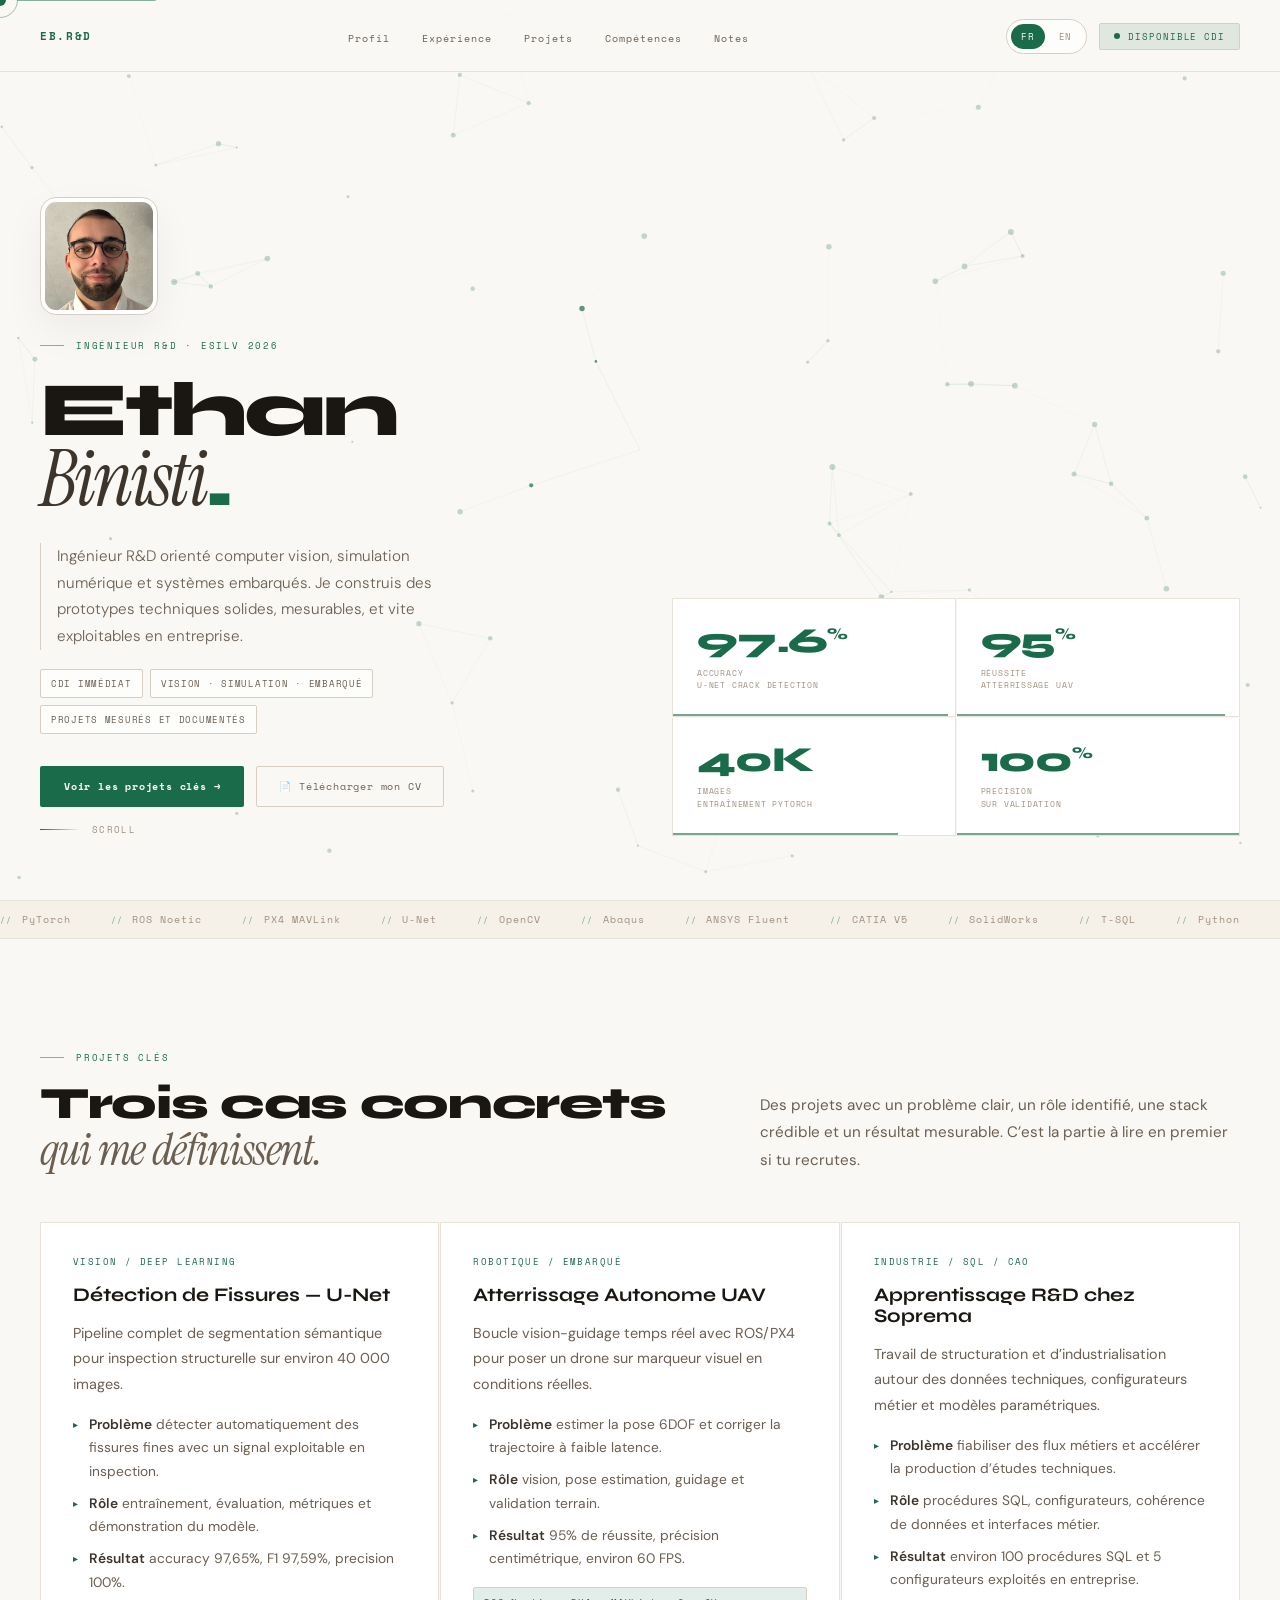
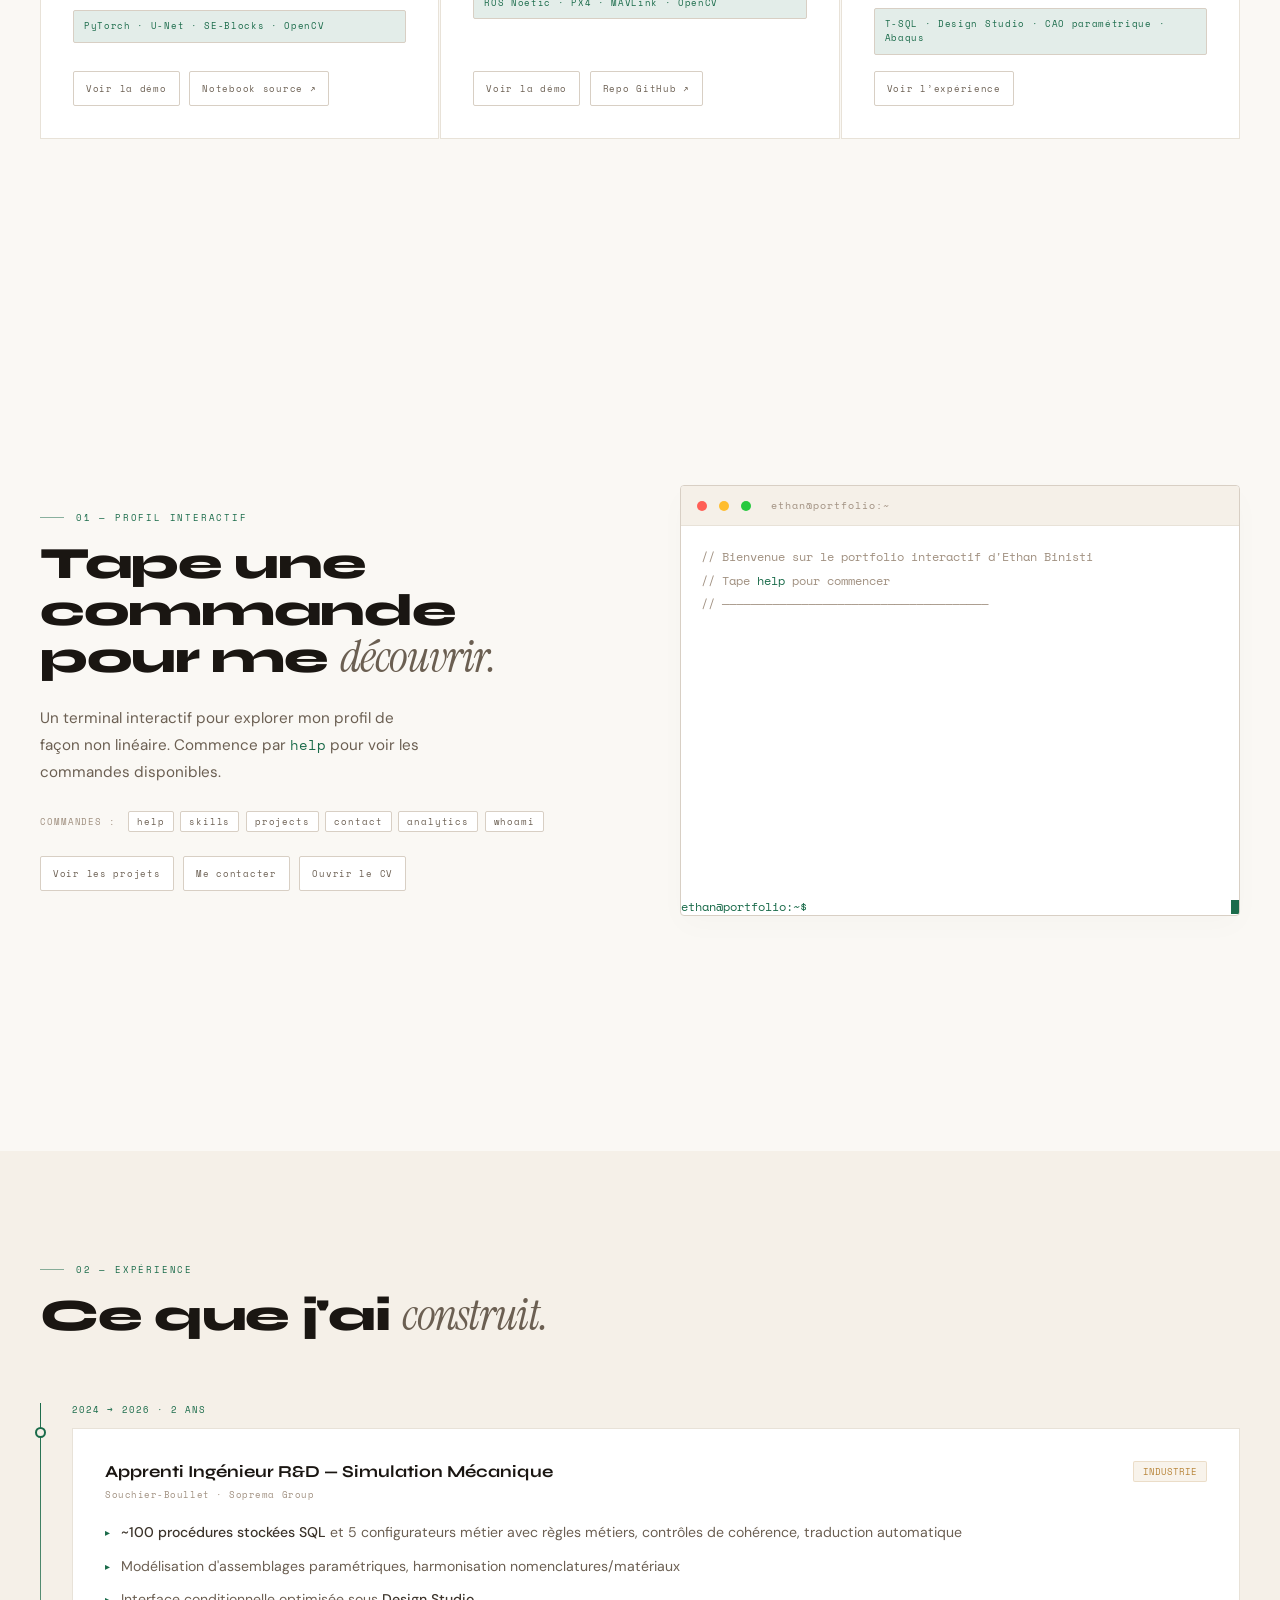
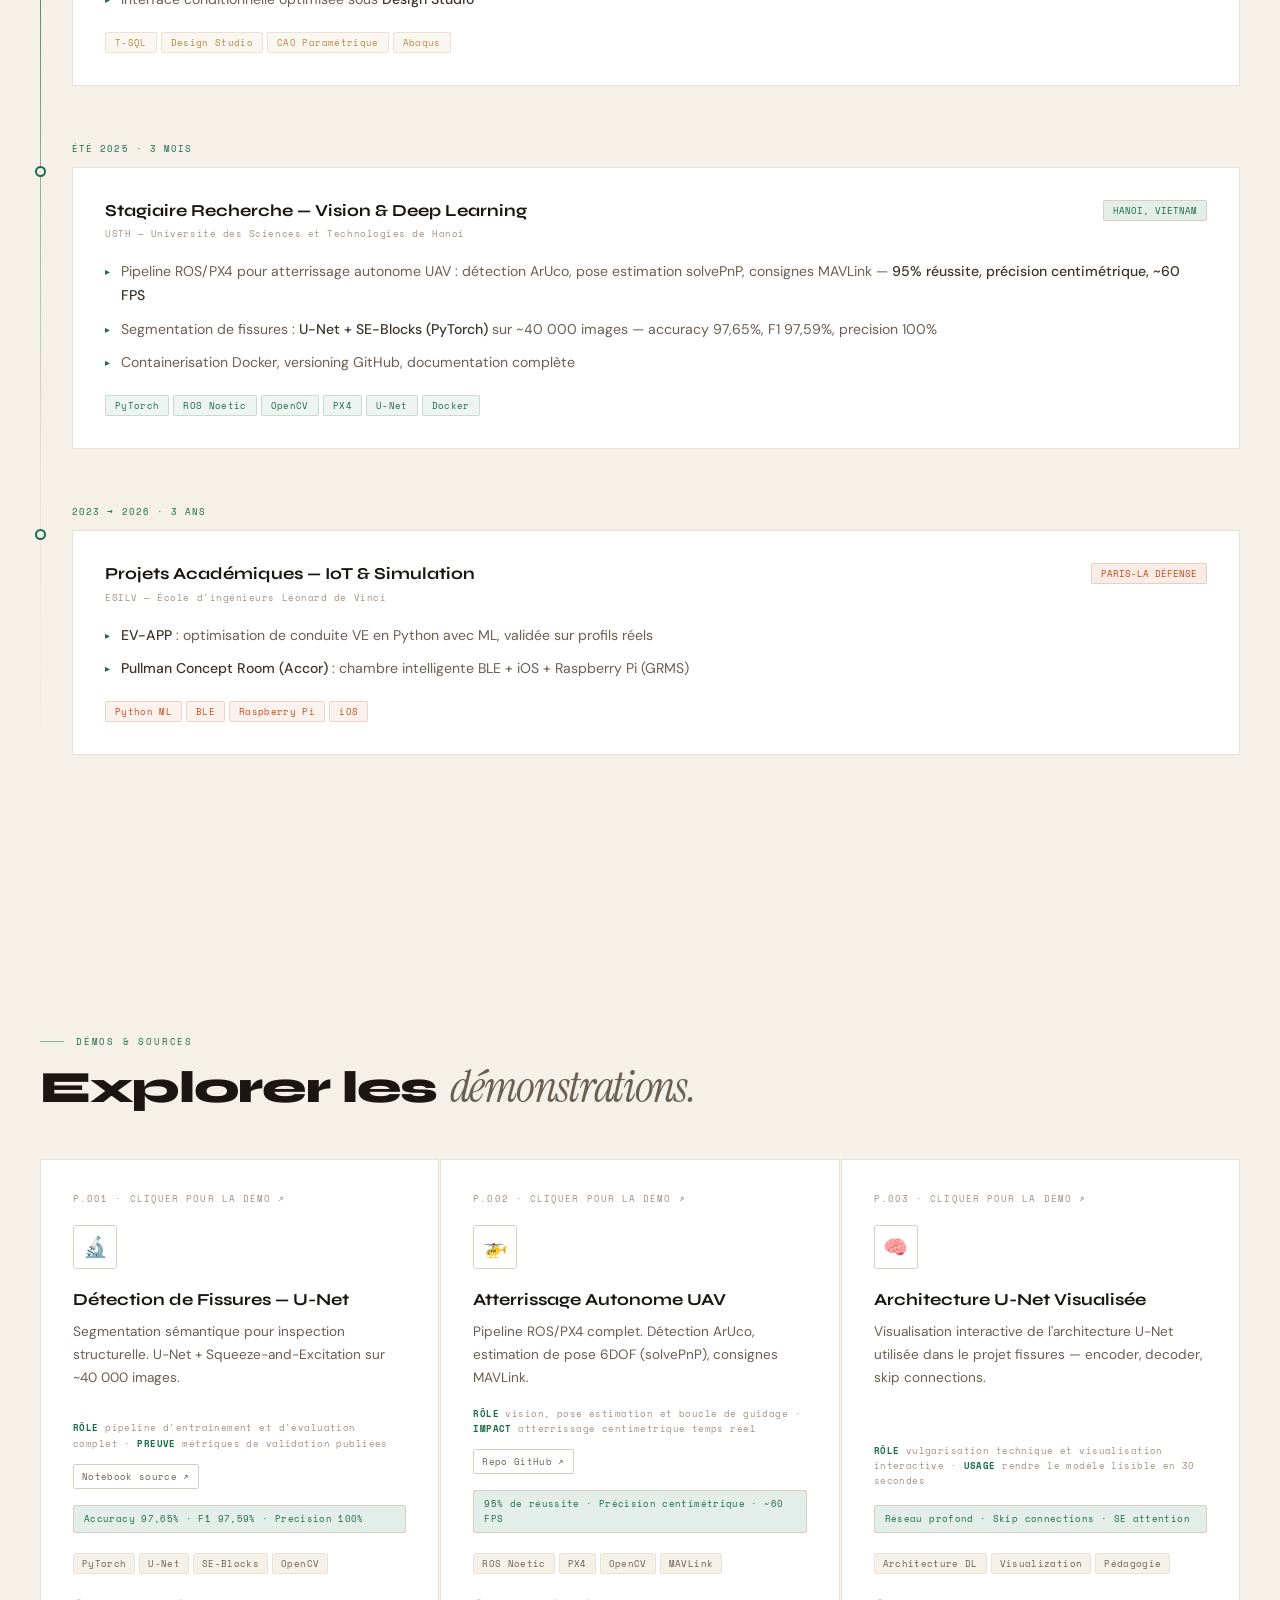
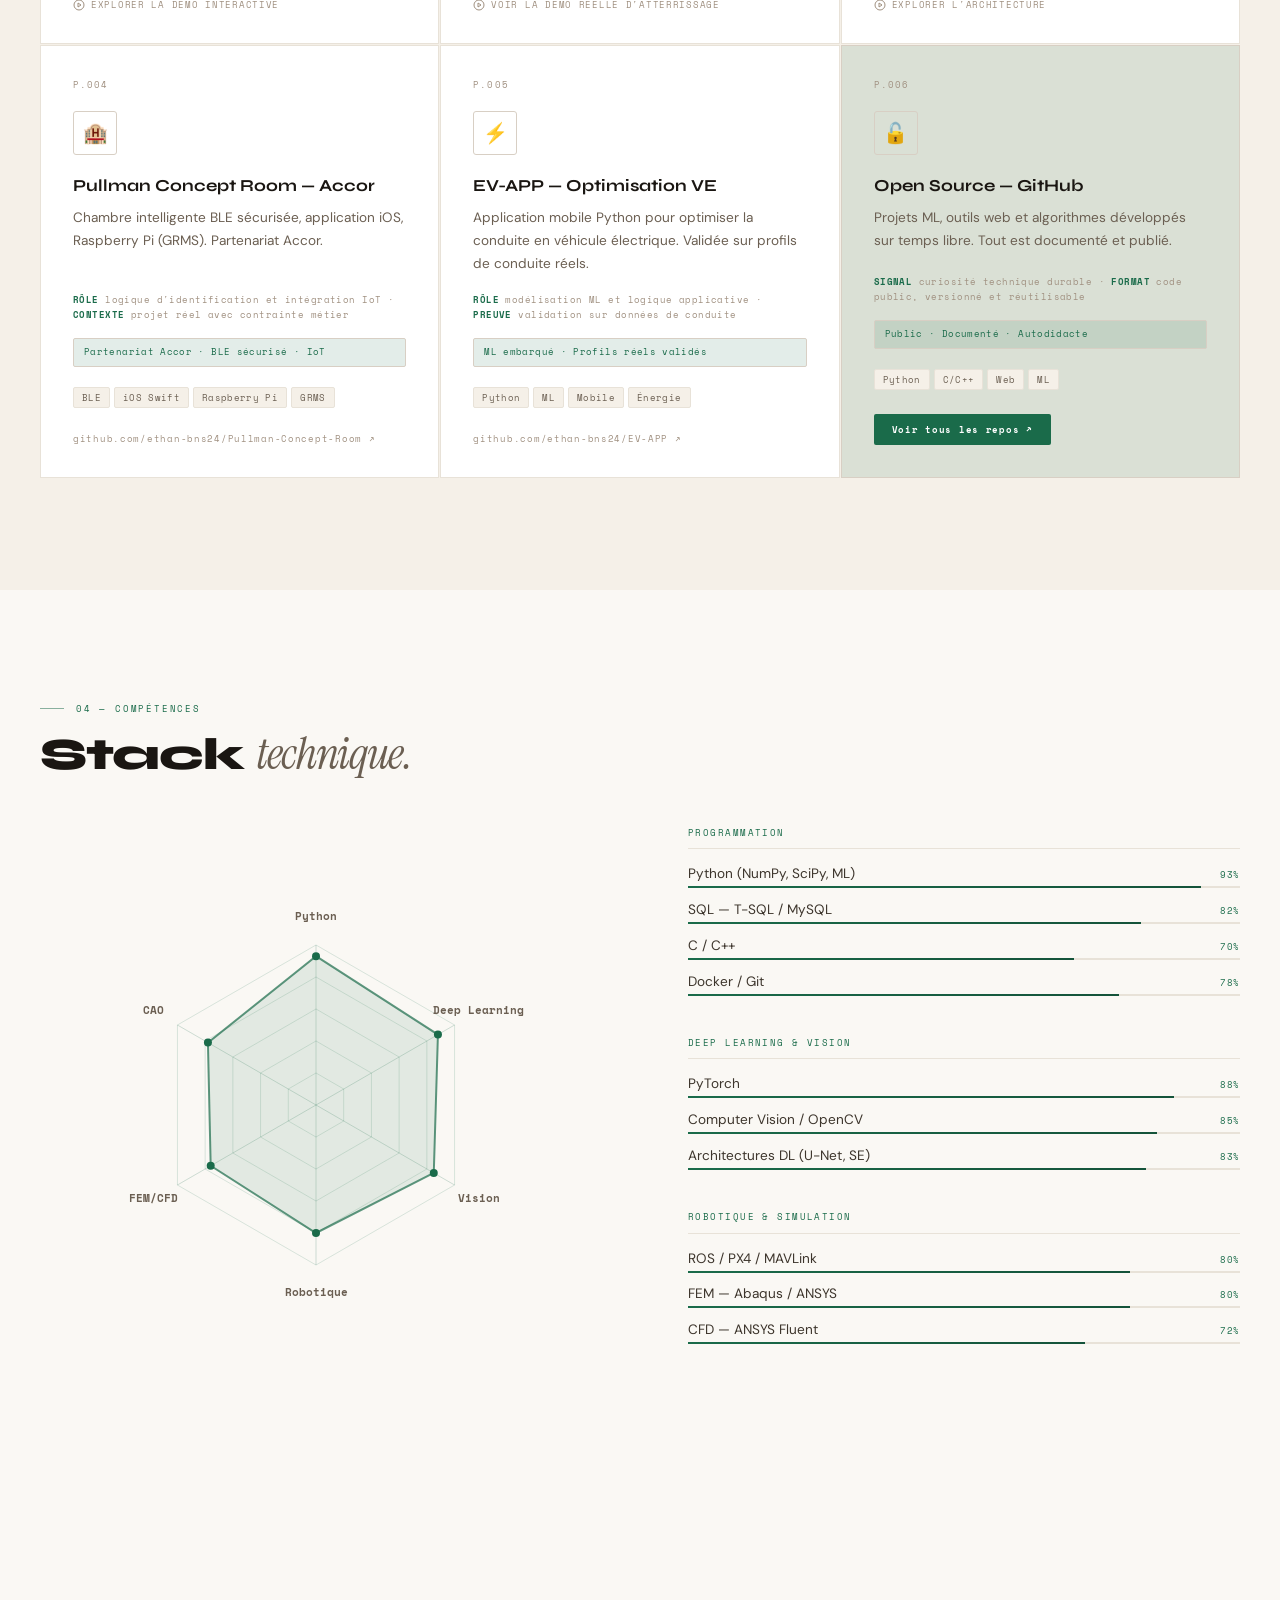
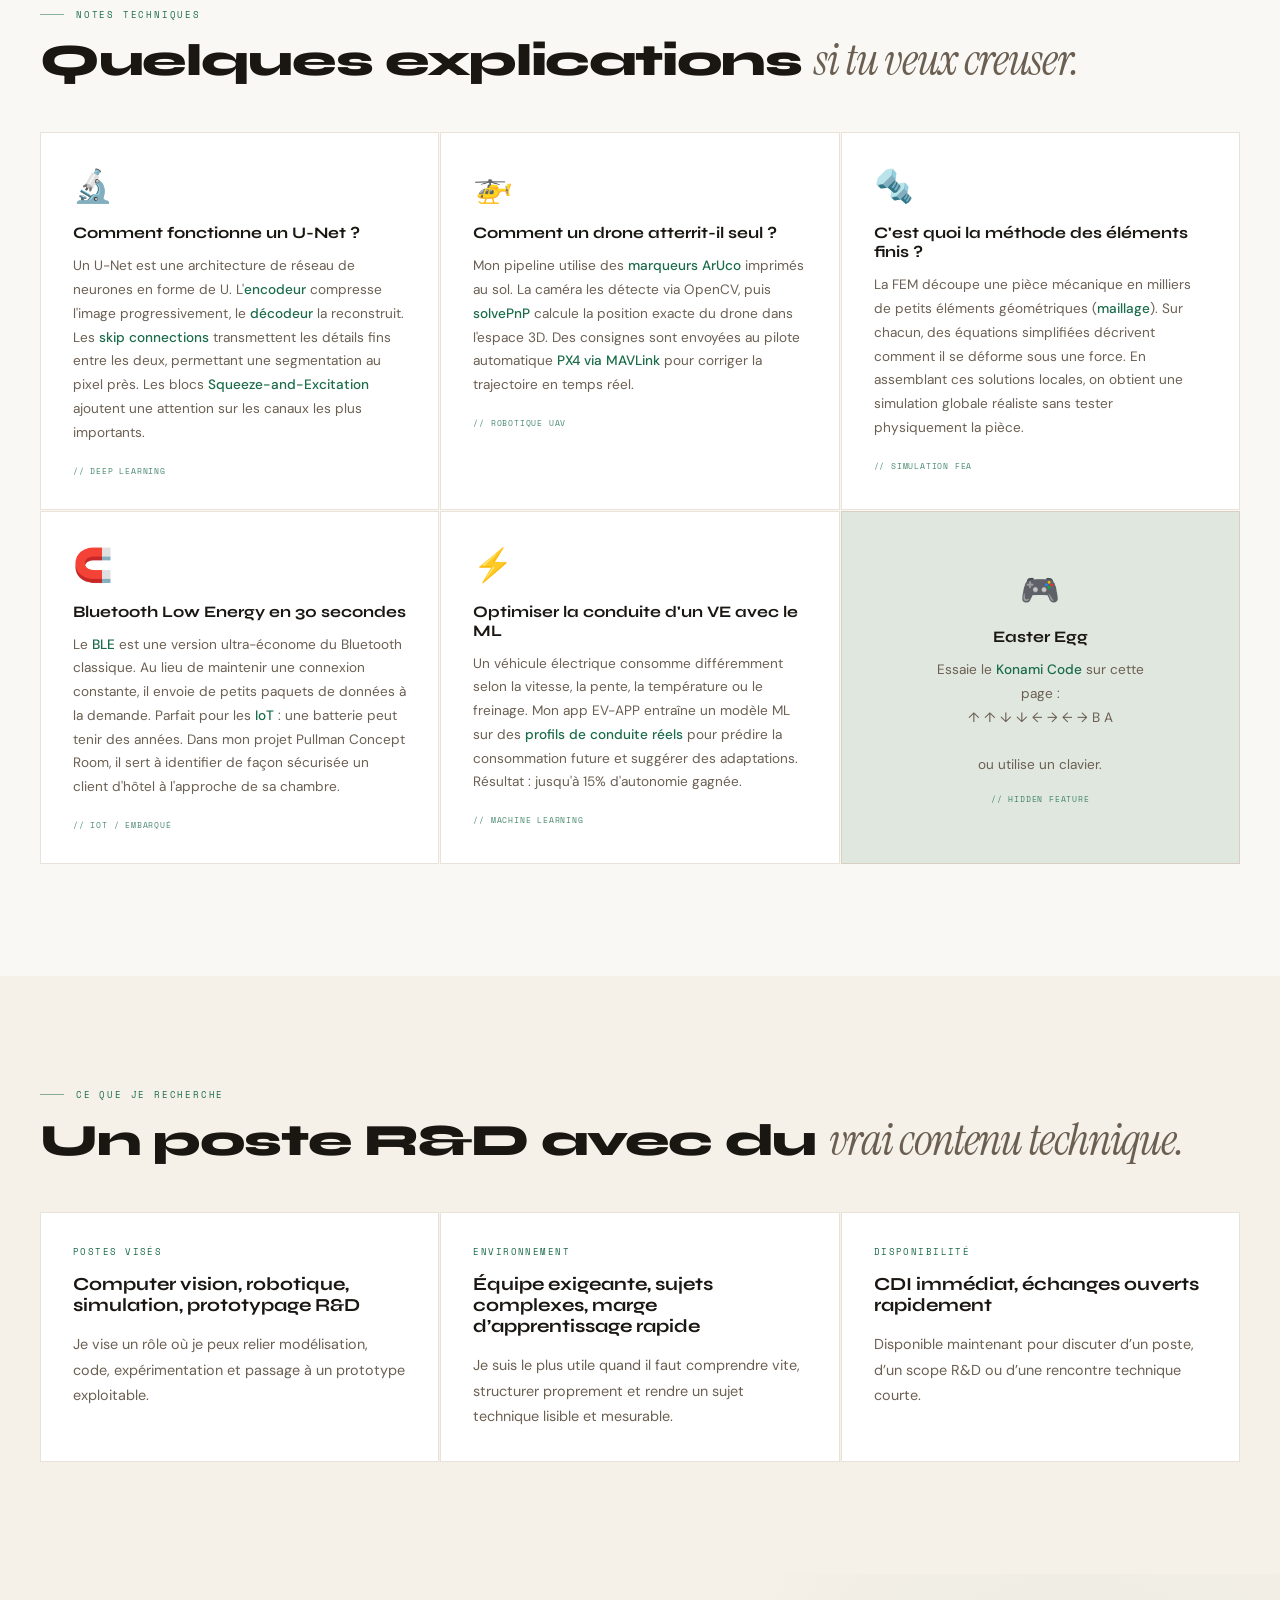
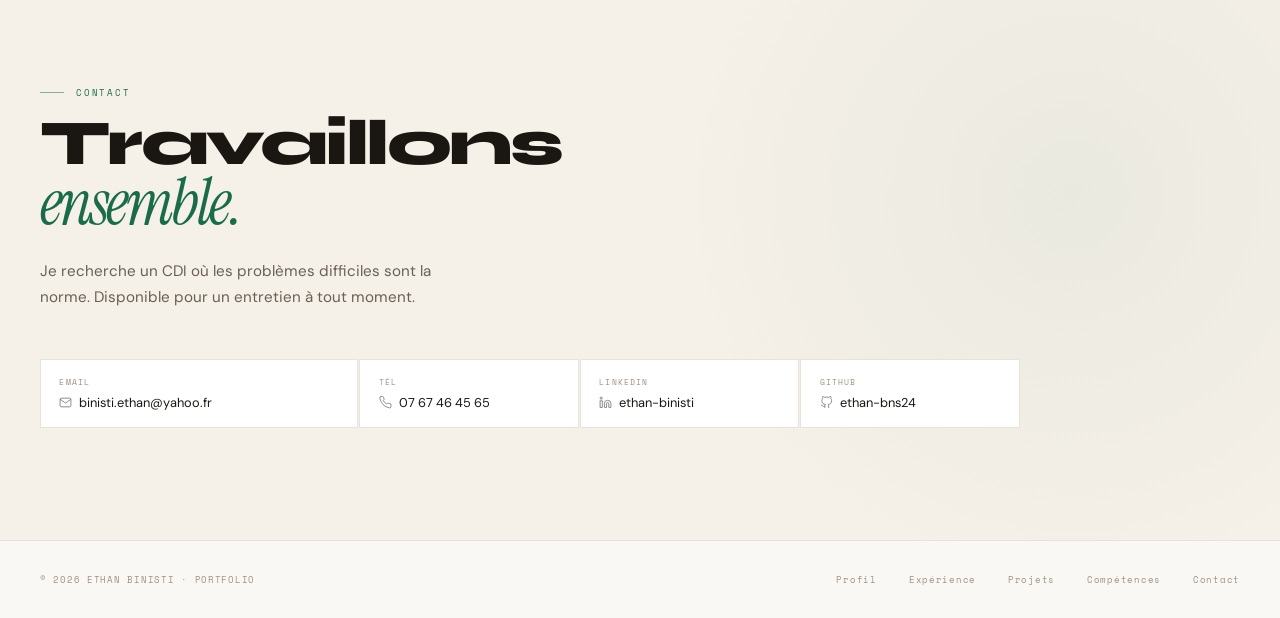
==== commit 578d97a9: "Add SVG Open Graph image for Ethan Binisti's portfolio" ====
--- a/index.html
+++ b/index.html
@@ -10,354 +10,19 @@
 <meta property="og:description" content="Ingénieur R&D orienté computer vision, simulation numérique et systèmes embarqués.">
 <meta property="og:type" content="website">
 <meta property="og:locale" content="fr_FR">
+<meta property="og:image" content="social/og-image.png">
+<meta property="og:image:width" content="1200">
+<meta property="og:image:height" content="630">
 <meta name="twitter:card" content="summary_large_image">
 <meta name="twitter:title" content="Ethan Binisti — Ingénieur R&D">
 <meta name="twitter:description" content="Portfolio orienté vision, simulation et embarqué.">
+<meta name="twitter:image" content="social/og-image.png">
 <title>Ethan Binisti — Ingénieur R&D</title>
+<link rel="icon" href="favicon.svg" type="image/svg+xml">
 <link rel="preconnect" href="https://fonts.googleapis.com">
 <link rel="preconnect" href="https://fonts.gstatic.com" crossorigin>
 <link href="https://fonts.googleapis.com/css2?family=Space+Mono:wght@400;700&family=Syne:wght@700;800&family=Instrument+Serif:ital@1&family=DM+Sans:wght@300;400;500&display=swap" rel="stylesheet">
-<style>
-:root {
-  --bg: #faf8f4;      /* Beige très clair (papier) */
-  --bg2: #f5f0e8;     /* Beige classique (crème) */
-  --bg3: #ffffff;     /* Blanc cassé pour les cartes */
-  --cream: #1a1612;   /* Inversé pour le curseur */
-  --cream2: #3d352c;
-  --ink: #1a1612;     /* Texte principal (noir chaud) */
-  --ink2: #3d352c;    
-  --ink3: #6b5f52;    /* Texte secondaire */
-  --ink4: #a09080;    /* Petits textes */
-  --g: #1a6b4a;       /* Vert sapin (accent principal) */
-  --g2: #14533a;      /* Vert sapin foncé (survol) */
-  --g3: rgba(26, 107, 74, 0.12); /* Vert transparent */
-  --gold: #b8863c;    /* Doré */
-  --red: #c24a1a;     /* Rouge corail */
-  --border: #d8cfc4;  /* Bordures */
-  --border2: #e8e2d8; /* Bordures douces */
-}
-*{box-sizing:border-box;margin:0;padding:0;}
-html{scroll-behavior:smooth;}
-body{background:var(--bg);color:var(--ink);font-family:'DM Sans',sans-serif;overflow-x:hidden;cursor:default;}
-body.custom-cursor{cursor:none;}
-a,button,input,.pc[role="button"]{cursor:pointer;}
-body.custom-cursor a,body.custom-cursor button,body.custom-cursor input,body.custom-cursor .pc[role="button"]{cursor:none;}
-
-.skip-link{position:fixed;top:1rem;left:1rem;transform:translateY(-140%);padding:.75rem 1rem;background:var(--g);color:#fff;text-decoration:none;font-family:'Space Mono',monospace;font-size:10px;letter-spacing:.08em;z-index:10001;border-radius:2px;transition:transform .2s ease;}
-.skip-link:focus{transform:translateY(0);}
-
-a:focus-visible,button:focus-visible,input:focus-visible,.pc[role="button"]:focus-visible{
-  outline:2px solid var(--g);
-  outline-offset:4px;
-}
-
-/* CURSOR */
-#cur{width:12px;height:12px;background:var(--g);border-radius:50%;position:fixed;pointer-events:none;z-index:9999;transform:translate(-50%,-50%);transition:width .2s,height .2s,border-radius .2s,background .2s;}
-#cur-ring{width:36px;height:36px;border:1px solid rgba(26, 107, 74, 0.4);border-radius:50%;position:fixed;pointer-events:none;z-index:9998;transform:translate(-50%,-50%);}
-#cur.cross{width:2px;height:20px;border-radius:0;background:var(--g);}
-#cur.text-c{width:3px;height:20px;border-radius:1px;background:var(--g);}
-
-/* SCROLL PROGRESS */
-#spb{position:fixed;top:0;left:0;height:2px;width:0;background:linear-gradient(90deg,var(--g),var(--gold));z-index:9999;transition:width .08s linear;}
-
-/* NAV */
-nav{position:fixed;top:1px;left:0;right:0;z-index:500;display:flex;justify-content:space-between;align-items:center;padding:1.1rem 2.5rem;background:rgba(250,248,244,.9);backdrop-filter:blur(20px);border-bottom:1px solid var(--border2);}
-.nav-logo{font-family:'Space Mono',monospace;font-size:11px;color:var(--g);letter-spacing:.15em;text-decoration:none;font-weight:700;}
-.nav-links{display:flex;gap:2rem;list-style:none;}
-.nav-links a{font-family:'Space Mono',monospace;font-size:10px;color:var(--ink3);text-decoration:none;letter-spacing:.1em;transition:color .2s;}
-.nav-links a:hover,.nav-links a.active{color:var(--g);}
-.nav-actions{display:flex;align-items:center;gap:.75rem;}
-.lang-toggle{display:inline-flex;align-items:center;gap:4px;padding:4px;border:1px solid var(--border);border-radius:999px;background:rgba(255,255,255,.72);}
-.lang-toggle button{font-family:'Space Mono',monospace;font-size:9px;letter-spacing:.1em;color:var(--ink4);background:transparent;border:none;padding:6px 10px;border-radius:999px;transition:all .2s;}
-.lang-toggle button.active{background:var(--g);color:#fff;}
-.lang-toggle button:not(.active):hover{color:var(--g);}
-.nav-badge{font-family:'Space Mono',monospace;font-size:9px;background:var(--g3);border:1px solid var(--border);color:var(--g);padding:6px 14px;border-radius:2px;letter-spacing:.1em;text-decoration:none;display:flex;align-items:center;gap:8px;transition:background .2s;}
-.nav-badge::before{content:'';width:6px;height:6px;background:var(--g);border-radius:50%;animation:blink 1.5s infinite;}
-.nav-badge:hover{background:rgba(26,107,74,.18);}
-@keyframes blink{0%,100%{opacity:1}50%{opacity:.2}}
-
-/* ══ HERO — NEURAL CANVAS ══ */
-#hero{position:relative;width:100vw;height:100vh;display:flex;flex-direction:column;justify-content:flex-end;padding:4rem 2.5rem;overflow:hidden;}
-#neural-canvas{position:absolute;inset:0;z-index:0;}
-
-.hero-content{position:relative;z-index:2;display:grid;grid-template-columns:1fr 1fr;gap:4rem;align-items:flex-end;}
-.hero-left{}
-.hero-portrait-wrap{margin-bottom:1.5rem;display:flex;align-items:flex-start;}
-.hero-portrait{width:118px;height:118px;object-fit:cover;border-radius:16px;border:1px solid var(--border);background:var(--bg3);padding:4px;box-shadow:0 16px 40px rgba(0,0,0,.05);}
-.hero-tag{font-family:'Space Mono',monospace;font-size:9px;color:var(--g);letter-spacing:.2em;margin-bottom:1.5rem;display:flex;align-items:center;gap:.75rem;}
-.hero-tag::before{content:'';width:24px;height:1px;background:var(--g);opacity:.5;}
-.hero-name{font-family:'Syne',sans-serif;font-weight:800;font-size:clamp(3.5rem,6vw,7rem);line-height:.9;letter-spacing:-.04em;color:var(--ink);}
-.hero-name span{color:var(--g);}
-.hero-name em{font-family:'Instrument Serif',serif;font-style:italic;font-weight:400;color:var(--ink2);}
-.hero-desc{margin-top:1.75rem;font-size:.95rem;color:var(--ink3);line-height:1.75;font-weight:300;max-width:400px;border-left:1px solid var(--border);padding-left:1rem;}
-.hero-proof{display:flex;flex-wrap:wrap;gap:.45rem;margin-top:1.2rem;max-width:540px;}
-.hero-pill{font-family:'Space Mono',monospace;font-size:9px;letter-spacing:.08em;padding:7px 10px;border-radius:2px;border:1px solid var(--border);background:rgba(255,255,255,.72);color:var(--ink3);}
-.hero-actions{display:flex;gap:.75rem;margin-top:2rem;flex-wrap:wrap;}
-.btn-g{font-family:'Space Mono',monospace;font-size:10px;letter-spacing:.08em;padding:12px 24px;border-radius:2px;text-decoration:none;background:var(--g);color:#fff;font-weight:700;transition:all .25s;display:inline-flex;align-items:center;gap:8px;}
-.btn-g:hover{background:var(--g2);transform:translateY(-2px);}
-.btn-outline{font-family:'Space Mono',monospace;font-size:10px;letter-spacing:.08em;padding:12px 22px;border-radius:2px;text-decoration:none;border:1px solid var(--border);color:var(--ink3);transition:all .25s;display:inline-flex;align-items:center;gap:8px;}
-.btn-outline:hover{border-color:var(--g);color:var(--g);}
-
-.hero-right{display:flex;flex-direction:column;gap:1rem;}
-.hero-stat-row{display:grid;grid-template-columns:1fr 1fr;gap:1px;}
-.hst{background:var(--bg3);border:1px solid var(--border2);padding:1.5rem;position:relative;overflow:hidden;transition:border-color .3s;}
-.hst:hover{border-color:var(--border);}
-.hst-n{font-family:'Syne',sans-serif;font-weight:800;font-size:2.2rem;line-height:1;color:var(--g);letter-spacing:-.03em;}
-.hst-n sup{font-size:1rem;vertical-align:super;line-height:0;}
-.hst-l{font-family:'Space Mono',monospace;font-size:8px;color:var(--ink4);letter-spacing:.1em;margin-top:.5rem;line-height:1.6;}
-.hst-bar{position:absolute;bottom:0;left:0;height:2px;background:var(--g);opacity:.6;transition:width 1.5s cubic-bezier(.4,0,.2,1);}
-.hero-scroll{display:flex;align-items:center;gap:.75rem;font-family:'Space Mono',monospace;font-size:9px;color:var(--ink4);letter-spacing:.15em;margin-top:1rem;}
-.scroll-line{width:40px;height:1px;background:linear-gradient(to right,var(--g),transparent);animation:pulse-line 2s ease-in-out infinite;}
-@keyframes pulse-line{0%,100%{opacity:.3;width:40px}50%{opacity:1;width:60px}}
-
-/* ══ MARQUEE ══ */
-.mq{background:var(--bg2);border-top:1px solid var(--border2);border-bottom:1px solid var(--border2);padding:11px 0;overflow:hidden;}
-.mq-track{display:flex;gap:2.5rem;animation:mq 35s linear infinite;width:max-content;}
-.mq:hover .mq-track{animation-play-state:paused;}
-@keyframes mq{from{transform:translateX(0)}to{transform:translateX(-50%)}}
-.mt{font-family:'Space Mono',monospace;font-size:10px;color:var(--ink4);letter-spacing:.1em;white-space:nowrap;display:flex;align-items:center;gap:.6rem;}
-.mt::before{content:'//';color:var(--g);opacity:.6;font-size:8px;}
-
-/* ══ TERMINAL SECTION ══ */
-#terminal-section{min-height:100vh;display:flex;align-items:center;padding:0 2.5rem;background:var(--bg);}
-.terminal-wrap{display:grid;grid-template-columns:1fr 1fr;gap:5rem;width:100%;align-items:center;}
-.terminal-intro .section-label{font-family:'Space Mono',monospace;font-size:9px;color:var(--g);letter-spacing:.2em;margin-bottom:1rem;display:flex;align-items:center;gap:.75rem;}
-.terminal-intro .section-label::before{content:'';width:24px;height:1px;background:var(--g);opacity:.5;}
-.terminal-intro h2{font-family:'Syne',sans-serif;font-weight:800;font-size:clamp(2rem,3.5vw,3rem);line-height:1.05;letter-spacing:-.03em;color:var(--ink);margin-bottom:1.5rem;}
-.terminal-intro h2 em{font-family:'Instrument Serif',serif;font-style:italic;font-weight:400;color:var(--ink3);}
-.terminal-intro p{font-size:.95rem;color:var(--ink3);line-height:1.8;font-weight:400;max-width:380px;}
-.terminal-intro .hint{margin-top:1.5rem;font-family:'Space Mono',monospace;font-size:9px;color:var(--ink4);letter-spacing:.1em;display:flex;align-items:center;gap:.75rem;}
-.hint-keys{display:flex;gap:.4rem;}
-.hint-key{background:var(--bg3);border:1px solid var(--border);padding:3px 8px;border-radius:2px;font-size:9px;color:var(--ink3);}
-.quick-actions{display:flex;gap:.6rem;flex-wrap:wrap;margin-top:1.5rem;}
-.quick-link{font-family:'Space Mono',monospace;font-size:9px;letter-spacing:.08em;padding:10px 12px;border-radius:2px;border:1px solid var(--border);background:var(--bg3);color:var(--ink3);text-decoration:none;transition:all .2s;}
-.quick-link:hover{border-color:var(--g);color:var(--g);background:rgba(26,107,74,.04);}
-
-#terminal{background:var(--bg3);border:1px solid var(--border);border-radius:4px;overflow:hidden;font-family:'Space Mono',monospace;box-shadow: 0 10px 30px rgba(0,0,0,0.02);}
-.term-header{background:var(--bg2);border-bottom:1px solid var(--border2);padding:.75rem 1rem;display:flex;align-items:center;gap:.75rem;}
-.term-dot{width:10px;height:10px;border-radius:50%;}
-.term-title{font-size:10px;color:var(--ink4);letter-spacing:.1em;margin-left:.5rem;}
-.term-body{padding:1.25rem;min-height:360px;max-height:420px;overflow-y:auto;}
-.term-line{font-size:12px;line-height:1.8;margin-bottom:2px;}
-.term-line.cmd{color:var(--g);}
-.term-line.out{color:var(--ink2);}
-.term-line.dim{color:var(--ink4);}
-.term-line.err{color:var(--red);}
-.term-line.hi{color:var(--gold);}
-.term-line.success{color:var(--g);}
-.term-prompt{display:flex;align-items:center;gap:.5rem;margin-top:.75rem;}
-.term-ps{color:var(--g);font-size:12px;}
-.term-input{background:transparent;border:none;outline:none;color:var(--ink);font-family:'Space Mono',monospace;font-size:12px;flex:1;caret-color:var(--g);}
-.term-cursor-blink{display:inline-block;width:8px;height:14px;background:var(--g);animation:tblink .9s step-end infinite;vertical-align:text-bottom;}
-@keyframes tblink{0%,100%{opacity:1}50%{opacity:0}}
-
-/* ══ PROJECTS SECTION ══ */
-#projects{padding:7rem 2.5rem;background:var(--bg2);}
-.proj-grid{display:grid;grid-template-columns:repeat(3,1fr);gap:1px;margin-top:3rem;}
-.pc{background:var(--bg3);border:1px solid var(--border2);padding:2rem;display:flex;flex-direction:column;transition:all .3s;position:relative;overflow:hidden;cursor:pointer;}
-.pc::before{content:'';position:absolute;inset:0;background:linear-gradient(135deg,rgba(26,107,74,.03),transparent);opacity:0;transition:opacity .3s;pointer-events:none;}
-.pc > *{position:relative;z-index:1;}
-.pc:hover::before{opacity:1;}
-.pc:hover{border-color:var(--border);transform:translateY(-2px);box-shadow: 0 10px 30px rgba(0,0,0,0.03);}
-.pc-num{font-family:'Space Mono',monospace;font-size:9px;color:var(--ink4);letter-spacing:.12em;margin-bottom:1.25rem;}
-.pc-icon{width:44px;height:44px;border:1px solid var(--border);border-radius:3px;display:flex;align-items:center;justify-content:center;margin-bottom:1.25rem;font-size:20px;transition:border-color .3s;}
-.pc:hover .pc-icon{border-color:var(--g);}
-.pc-title{font-family:'Syne',sans-serif;font-size:1.05rem;font-weight:700;color:var(--ink);margin-bottom:.6rem;}
-.pc-desc{font-size:.85rem;color:var(--ink3);line-height:1.7;font-weight:400;flex:1;margin-bottom:1.25rem;}
-.pc-proof{font-family:'Space Mono',monospace;font-size:8.5px;color:var(--ink4);letter-spacing:.05em;line-height:1.8;margin:-.2rem 0 1rem;}
-.pc-proof strong{color:var(--g);font-weight:700;}
-.pc-links{display:flex;flex-wrap:wrap;gap:.5rem;margin:-.2rem 0 1rem;position:relative;z-index:2;}
-.pc-link{font-family:'Space Mono',monospace;font-size:8.5px;padding:5px 8px;border-radius:2px;background:var(--bg3);border:1px solid var(--border);color:var(--ink3);text-decoration:none;letter-spacing:.04em;transition:all .2s;}
-.pc-link:hover{border-color:var(--g);color:var(--g);background:rgba(26,107,74,.04);}
-.pc-metric{font-family:'Space Mono',monospace;font-size:9px;color:var(--g);letter-spacing:.04em;background:var(--g3);border:1px solid var(--border);padding:6px 10px;border-radius:2px;margin-bottom:1.25rem;line-height:1.6;}
-.pc-tags{display:flex;flex-wrap:wrap;gap:4px;margin-bottom:1.5rem;}
-.ptag{font-family:'Space Mono',monospace;font-size:8.5px;padding:3px 8px;border-radius:2px;background:var(--bg2);border:1px solid var(--border2);color:var(--ink3);letter-spacing:.04em;}
-.pc-cta{font-family:'Space Mono',monospace;font-size:9px;color:var(--ink4);letter-spacing:.08em;margin-top:auto;display:flex;align-items:center;gap:6px;transition:color .2s;}
-.pc:hover .pc-cta{color:var(--g);}
-
-/* Demo overlay */
-.demo-overlay{position:fixed;inset:0;background:rgba(250,248,244,.9);z-index:2000;display:none;align-items:center;justify-content:center;backdrop-filter:blur(8px);}
-.demo-overlay.open{display:flex;}
-.demo-box{background:var(--bg);border:1px solid var(--border);border-radius:4px;width:min(900px,95vw);max-height:90vh;overflow:hidden;display:flex;flex-direction:column;box-shadow: 0 20px 40px rgba(0,0,0,0.05);}
-.demo-header{padding:1rem 1.5rem;border-bottom:1px solid var(--border2);display:flex;justify-content:space-between;align-items:center;}
-.demo-title{font-family:'Space Mono',monospace;font-size:11px;color:var(--g);letter-spacing:.1em;}
-.demo-close{background:none;border:none;color:var(--ink3);font-size:1.25rem;padding:.25rem .5rem;transition:color .2s;font-family:'Space Mono',monospace;}
-.demo-close:hover{color:var(--ink);}
-.demo-body{padding:1.5rem;overflow-y:auto;flex:1;}
-
-/* ══ EDGE DETECTION DEMO ══ */
-.edgedemo{display:grid;grid-template-columns:1fr 1fr;gap:1rem;}
-.edgedemo canvas{width:100%;border:1px solid var(--border2);border-radius:2px;display:block;}
-.edgedemo-ctrl{grid-column:1/-1;display:flex;gap:1rem;align-items:center;flex-wrap:wrap;}
-.edge-label{font-family:'Space Mono',monospace;font-size:9px;color:var(--ink4);letter-spacing:.1em;}
-.edge-slider{-webkit-appearance:none;appearance:none;width:160px;height:2px;background:var(--border);border-radius:1px;outline:none;}
-.edge-slider::-webkit-slider-thumb{-webkit-appearance:none;width:14px;height:14px;border-radius:50%;background:var(--g);}
-.demo-explain{grid-column:1/-1;font-size:.85rem;color:var(--ink3);line-height:1.75;font-weight:400;border-left:2px solid var(--border);padding-left:1rem;}
-
-/* UAV DEMO */
-.uavdemo{position:relative;}
-.uavdemo canvas{width:100%;border:1px solid var(--border2);border-radius:2px;display:block;}
-.uavdemo img{width:100%;border:1px solid var(--border2);border-radius:2px;display:block;background:var(--bg3);}
-.uav-info{display:grid;grid-template-columns:repeat(4,1fr);gap:1px;margin-top:1px;}
-.uav-stat{background:var(--bg3);border:1px solid var(--border2);padding:.75rem;text-align:center;}
-.uav-stat-n{font-family:'Space Mono',monospace;font-size:1.1rem;color:var(--g);font-weight:700;}
-.uav-stat-l{font-family:'Space Mono',monospace;font-size:8px;color:var(--ink4);letter-spacing:.08em;margin-top:.25rem;}
-
-/* NEURAL NET DEMO */
-.netdemo canvas{width:100%;border:1px solid var(--border2);border-radius:2px;display:block;}
-.net-explain{margin-top:1rem;font-size:.85rem;color:var(--ink3);line-height:1.75;font-weight:400;border-left:2px solid var(--border);padding-left:1rem;}
-
-/* ══ SKILLS RADAR ══ */
-#skills{padding:7rem 2.5rem;background:var(--bg);}
-.skills-wrap{display:grid;grid-template-columns:1fr 1fr;gap:6rem;align-items:center;margin-top:3rem;}
-.radar-wrap{position:relative;display:flex;justify-content:center;}
-#radar-canvas{max-width:420px;width:100%;}
-.skills-list{}
-.skill-group{margin-bottom:2.5rem;}
-.sg-title{font-family:'Space Mono',monospace;font-size:9px;color:var(--g);letter-spacing:.16em;margin-bottom:1rem;padding-bottom:.6rem;border-bottom:1px solid var(--border2);}
-.sk-item{display:flex;flex-direction:column;gap:4px;margin-bottom:.8rem;}
-.sk-top{display:flex;justify-content:space-between;align-items:baseline;}
-.sk-name{font-size:.85rem;color:var(--ink2);font-weight:400;}
-.sk-val{font-family:'Space Mono',monospace;font-size:9px;color:var(--g);letter-spacing:.06em;}
-.sk-track{height:2px;background:var(--border2);position:relative;overflow:hidden;}
-.sk-fill{position:absolute;left:0;top:0;height:100%;background:linear-gradient(90deg,var(--g),var(--g2));width:0;transition:width 1.2s cubic-bezier(.4,0,.2,1);}
-
-/* ══ TIMELINE ══ */
-#experience{padding:7rem 2.5rem;background:var(--bg2);}
-.timeline{position:relative;margin-top:4rem;padding-left:2rem;}
-.timeline::before{content:'';position:absolute;left:0;top:0;bottom:0;width:1px;background:linear-gradient(to bottom,var(--g) 0%,var(--border2) 70%,transparent);}
-.tl-item{position:relative;margin-bottom:3.5rem;}
-.tl-dot{position:absolute;left:-2rem;top:1.5rem;width:11px;height:11px;border-radius:50%;background:var(--bg2);border:2px solid var(--g);transform:translateX(-5px);transition:background .25s;}
-.tl-item:hover .tl-dot{background:var(--g);}
-.tl-year{font-family:'Space Mono',monospace;font-size:9px;color:var(--g);letter-spacing:.12em;margin-bottom:.75rem;}
-.tl-card{background:var(--bg3);border:1px solid var(--border2);padding:2rem;transition:border-color .25s, box-shadow 0.2s;}
-.tl-card:hover{border-color:var(--border);box-shadow: 0 5px 20px rgba(0,0,0,0.02);}
-.tl-head{display:flex;justify-content:space-between;align-items:flex-start;gap:1rem;margin-bottom:.4rem;}
-.tl-role{font-family:'Syne',sans-serif;font-size:1.05rem;font-weight:700;color:var(--ink);}
-.tl-badge{font-family:'Space Mono',monospace;font-size:8.5px;padding:3px 9px;border-radius:2px;flex-shrink:0;}
-.tl-badge.g{background:var(--g3);color:var(--g);border:1px solid var(--border);}
-.tl-badge.gold{background:rgba(184, 134, 60, .1);color:var(--gold);border:1px solid rgba(184, 134, 60, .2);}
-.tl-badge.red{background:rgba(194, 74, 26, .1);color:var(--red);border:1px solid rgba(194, 74, 26, .2);}
-.tl-where{font-family:'Space Mono',monospace;font-size:9px;color:var(--ink4);letter-spacing:.06em;margin-bottom:1.25rem;}
-.tl-tasks{list-style:none;display:flex;flex-direction:column;gap:.6rem;}
-.tl-tasks li{font-size:.88rem;color:var(--ink3);font-weight:400;padding-left:1rem;position:relative;line-height:1.7;}
-.tl-tasks li::before{content:'▸';position:absolute;left:0;color:var(--g);font-size:.6rem;top:4px;}
-.tl-tasks li strong{color:var(--ink2);font-weight:500;}
-.tl-tags{display:flex;flex-wrap:wrap;gap:4px;margin-top:1.25rem;}
-.ttag{font-family:'Space Mono',monospace;font-size:8.5px;padding:3px 9px;border-radius:2px;background:var(--bg2);border:1px solid var(--border2);color:var(--ink3);letter-spacing:.04em;}
-.ttag.g{background:rgba(26,107,74,.07);border-color:rgba(26,107,74,.18);color:var(--g);}
-.ttag.gold{background:rgba(184, 134, 60,.07);border-color:rgba(184, 134, 60,.18);color:var(--gold);}
-.ttag.red{background:rgba(194, 74, 26,.07);border-color:rgba(194, 74, 26,.18);color:var(--red);}
-
-/* ══ FUN FACT CARDS ══ */
-#learn{padding:7rem 2.5rem;background:var(--bg);}
-.learn-grid{display:grid;grid-template-columns:repeat(3,1fr);gap:1px;margin-top:3rem;}
-.lc{background:var(--bg3);border:1px solid var(--border2);padding:2rem;transition:all .3s;position:relative;overflow:hidden;}
-.lc::after{content:'';position:absolute;bottom:0;left:0;width:0;height:2px;background:var(--g);transition:width .4s;}
-.lc:hover::after{width:100%;}
-.lc:hover{border-color:var(--border);box-shadow: 0 5px 15px rgba(0,0,0,0.02);}
-.lc-emoji{font-size:2rem;margin-bottom:1rem;display:block;}
-.lc-title{font-family:'Syne',sans-serif;font-size:1rem;font-weight:700;color:var(--ink);margin-bottom:.75rem;}
-.lc-body{font-size:.85rem;color:var(--ink3);line-height:1.75;font-weight:400;}
-.lc-body strong{color:var(--g);font-weight:500;}
-.lc-tag{font-family:'Space Mono',monospace;font-size:8px;color:var(--g);letter-spacing:.1em;margin-top:1.25rem;opacity:.8;}
-
-/* ══ CONTACT ══ */
-#contact{padding:7rem 2.5rem;background:var(--bg2);position:relative;overflow:hidden;}
-#contact::before{content:'';position:absolute;top:-40%;right:-15%;width:70vw;height:70vw;max-width:800px;border-radius:50%;background:radial-gradient(circle,rgba(26,107,74,.05),transparent 65%);pointer-events:none;}
-.contact-wrap{max-width:980px;position:relative;}
-.contact-heading{font-family:'Syne',sans-serif;font-weight:800;font-size:clamp(2.5rem,5vw,5rem);line-height:.92;letter-spacing:-.04em;color:var(--ink);margin-bottom:1.5rem;}
-.contact-heading em{font-family:'Instrument Serif',serif;font-style:italic;font-weight:400;color:var(--g);}
-.contact-sub{font-size:.95rem;color:var(--ink3);line-height:1.75;font-weight:400;margin-bottom:3rem;max-width:440px;}
-.contact-cards{display:grid;grid-template-columns:minmax(250px,1.45fr) repeat(3,minmax(185px,1fr));gap:1px;}
-.cc{background:var(--bg3);border:1px solid var(--border2);padding:1rem 1.15rem;text-decoration:none;transition:all .25s;position:relative;overflow:hidden;}
-.cc::before{content:'';position:absolute;bottom:0;left:0;width:100%;height:2px;background:var(--g);transform:scaleX(0);transform-origin:left;transition:transform .3s;}
-.cc:hover::before{transform:scaleX(1);}
-.cc:hover{border-color:var(--border);background:rgba(26,107,74,.04);}
-.cc-l{font-family:'Space Mono',monospace;font-size:8px;color:var(--ink4);letter-spacing:.14em;margin-bottom:.4rem;}
-.cc-v{font-size:.8rem;color:var(--ink);display:grid;grid-template-columns:13px minmax(0,1fr);align-items:center;gap:7px;}
-.cc-v svg{width:13px;height:13px;opacity:.6;flex-shrink:0;}
-.cc-text{min-width:0;white-space:nowrap;}
-
-/* ══ FOOTER ══ */
-footer{background:var(--bg);padding:2rem 2.5rem;border-top:1px solid var(--border2);display:flex;justify-content:space-between;align-items:center;}
-.fl{font-family:'Space Mono',monospace;font-size:9px;color:var(--ink4);letter-spacing:.08em;}
-.fr-links{display:flex;gap:2rem;}
-.fr-links a{font-family:'Space Mono',monospace;font-size:9px;color:var(--ink4);text-decoration:none;letter-spacing:.08em;transition:color .2s;}
-.fr-links a:hover{color:var(--g);}
-
-/* BACK TO TOP */
-#btt{position:fixed;bottom:1.5rem;right:1.5rem;width:40px;height:40px;background:var(--bg2);border:1px solid var(--border);display:flex;align-items:center;justify-content:center;text-decoration:none;z-index:400;opacity:0;transform:translateY(8px);transition:all .3s;border-radius:2px;}
-#btt.show{opacity:1;transform:none;}
-#btt:hover{background:var(--g3);border-color:var(--g);}
-#btt svg{width:14px;height:14px;stroke:var(--ink3);}
-#btt:hover svg{stroke:var(--g);}
-
-/* KONAMI */
-#konami{position:fixed;inset:0;background:rgba(250,248,244,.96);z-index:9000;display:none;align-items:center;justify-content:center;flex-direction:column;gap:1rem;}
-#konami.on{display:flex;}
-#konami h2{font-family:'Space Mono',monospace;font-size:1.5rem;color:var(--g);text-align:center;letter-spacing:.1em;}
-#konami p{font-family:'Space Mono',monospace;font-size:.85rem;color:var(--ink3);text-align:center;max-width:500px;line-height:1.7;}
-#konami canvas{border:1px solid var(--border);}
-#konami-close{margin-top:1rem;font-family:'Space Mono',monospace;font-size:10px;color:var(--ink4);background:none;border:1px solid var(--border2);padding:8px 20px;border-radius:2px;transition:all .2s;letter-spacing:.1em;}
-#konami-close:hover{border-color:var(--g);color:var(--g);}
-
-/* SECTION GENERIC */
-.sl{font-family:'Space Mono',monospace;font-size:9px;color:var(--g);letter-spacing:.2em;margin-bottom:1rem;display:flex;align-items:center;gap:.75rem;}
-.sl::before{content:'';width:24px;height:1px;background:var(--g);opacity:.5;}
-h2.sh{font-family:'Syne',sans-serif;font-weight:800;font-size:clamp(2rem,3.5vw,2.8rem);line-height:1.05;letter-spacing:-.03em;color:var(--ink);}
-h2.sh em{font-family:'Instrument Serif',serif;font-style:italic;font-weight:400;color:var(--ink3);}
-
-/* REVEAL */
-.rv{opacity:0;transform:translateY(20px);transition:opacity .6s ease,transform .6s ease;}
-.rv.on{opacity:1;transform:none;}
-.rvl{opacity:0;transform:translateX(-20px);transition:opacity .6s ease,transform .6s ease;}
-.rvl.on{opacity:1;transform:none;}
-
-@media(max-width:900px){
-  nav{padding:1rem 1.5rem;flex-wrap:wrap;gap:.75rem;}
-  .nav-links{gap:1rem;width:100%;order:3;overflow-x:auto;padding-bottom:.2rem;scrollbar-width:none;}
-  .nav-links::-webkit-scrollbar{display:none;}
-  .nav-badge{display:none;}
-  .nav-actions{gap:.5rem;margin-left:auto;}
-  #hero{padding:6.5rem 1.5rem 3rem;}
-  .hero-content{grid-template-columns:1fr;}
-  .hero-portrait{width:94px;height:94px;border-radius:14px;}
-  .hero-right{display:none;}
-  .hero-proof{max-width:none;}
-  #terminal-section{padding:2rem 1.5rem 4rem;}
-  .terminal-wrap{grid-template-columns:1fr;}
-  .proj-grid{grid-template-columns:1fr 1fr;}
-  .skills-wrap{grid-template-columns:1fr;}
-  #radar-canvas{display:none;}
-  .learn-grid{grid-template-columns:1fr 1fr;}
-  .contact-cards{grid-template-columns:1fr 1fr;}
-  .cc-email{grid-column:1/-1;}
-  #experience,#projects,#skills,#learn,#contact{padding:5rem 1.5rem;}
-  footer{flex-direction:column;gap:.75rem;}
-}
-@media(max-width:540px){
-  .nav-links a{font-size:9px;}
-  .proj-grid,.learn-grid{grid-template-columns:1fr;}
-  .edgedemo{grid-template-columns:1fr;}
-  .contact-cards{grid-template-columns:1fr;}
-  .cc-email{grid-column:auto;}
-}
-@media (pointer:coarse){
-  #cur,#cur-ring{display:none !important;}
-}
-@media (prefers-reduced-motion:reduce){
-  html{scroll-behavior:auto;}
-  *,*::before,*::after{
-    animation-duration:.01ms !important;
-    animation-iteration-count:1 !important;
-    transition-duration:.01ms !important;
-  }
-  #cur,#cur-ring,#neural-canvas{display:none !important;}
-  .mq-track{animation:none;transform:none;}
-  .rv,.rvl{opacity:1;transform:none;}
-}
-</style>
+<link rel="stylesheet" href="assets/styles.css">
 </head>
 <body>
 
@@ -389,9 +54,9 @@
   <ul class="nav-links">
     <li><a href="#terminal-section" data-s="terminal-section">Profil</a></li>
     <li><a href="#experience" data-s="experience">Expérience</a></li>
-    <li><a href="#projects" data-s="projects">Projets</a></li>
+    <li><a href="#featured-work" data-s="featured-work">Projets</a></li>
     <li><a href="#skills" data-s="skills">Compétences</a></li>
-    <li><a href="#learn" data-s="learn">Lab</a></li>
+    <li><a href="#learn" data-s="learn">Notes</a></li>
   </ul>
   <div class="nav-actions">
     <div class="lang-toggle" id="lang-toggle" role="group" aria-label="Choisir la langue">
@@ -422,8 +87,8 @@
         <span class="hero-pill">PROJETS MESURÉS ET DOCUMENTÉS</span>
       </div>
       <div class="hero-actions">
-        <a href="#terminal-section" class="btn-g">Explorer le profil →</a>
-        <a href="cv-ethan-binisti.pdf" target="_blank" rel="noopener noreferrer" class="btn-outline">📄 Télécharger mon CV</a>
+        <a href="#featured-work" class="btn-g" data-track="hero-featured-work">Voir les projets clés →</a>
+        <a href="cv-ethan-binisti.pdf" target="_blank" rel="noopener noreferrer" class="btn-outline" data-track="hero-resume">📄 Télécharger mon CV</a>
       </div>
       <div class="hero-scroll"><div class="scroll-line"></div>SCROLL</div>
     </div>
@@ -444,6 +109,62 @@
     <span class="mt">PyTorch</span><span class="mt">ROS Noetic</span><span class="mt">PX4 MAVLink</span><span class="mt">U-Net</span><span class="mt">OpenCV</span><span class="mt">Abaqus</span><span class="mt">ANSYS Fluent</span><span class="mt">CATIA V5</span><span class="mt">SolidWorks</span><span class="mt">T-SQL</span><span class="mt">Python</span><span class="mt">C/C++</span><span class="mt">Gazebo</span><span class="mt">Docker</span><span class="mt">Raspberry Pi</span><span class="mt">Bluetooth BLE</span><span class="mt">MATLAB</span><span class="mt">FEM</span>
   </div>
 </div>
+
+<section id="featured-work">
+  <div class="sl">PROJETS CLÉS</div>
+  <div class="fw-head">
+    <h2 class="sh">Trois cas concrets <em>qui me définissent.</em></h2>
+    <p class="fw-intro">Des projets avec un problème clair, un rôle identifié, une stack crédible et un résultat mesurable. C’est la partie à lire en premier si tu recrutes.</p>
+  </div>
+  <div class="fw-grid">
+    <article class="fw-card rv">
+      <div class="fw-meta">VISION / DEEP LEARNING</div>
+      <h3 class="fw-title">Détection de Fissures — U-Net</h3>
+      <p class="fw-summary">Pipeline complet de segmentation sémantique pour inspection structurelle sur environ 40 000 images.</p>
+      <ul class="fw-points">
+        <li><strong>Problème</strong> détecter automatiquement des fissures fines avec un signal exploitable en inspection.</li>
+        <li><strong>Rôle</strong> entraînement, évaluation, métriques et démonstration du modèle.</li>
+        <li><strong>Résultat</strong> accuracy 97,65%, F1 97,59%, precision 100%.</li>
+      </ul>
+      <div class="fw-stack">PyTorch · U-Net · SE-Blocks · OpenCV</div>
+      <div class="fw-actions">
+        <a href="#projects" class="quick-link" data-track="featured-crack-demo">Voir la démo</a>
+        <a href="crack-detection-demo.ipynb" target="_blank" rel="noopener noreferrer" class="quick-link" data-track="featured-crack-notebook">Notebook source ↗</a>
+      </div>
+    </article>
+
+    <article class="fw-card rv">
+      <div class="fw-meta">ROBOTIQUE / EMBARQUÉ</div>
+      <h3 class="fw-title">Atterrissage Autonome UAV</h3>
+      <p class="fw-summary">Boucle vision-guidage temps réel avec ROS/PX4 pour poser un drone sur marqueur visuel en conditions réelles.</p>
+      <ul class="fw-points">
+        <li><strong>Problème</strong> estimer la pose 6DOF et corriger la trajectoire à faible latence.</li>
+        <li><strong>Rôle</strong> vision, pose estimation, guidage et validation terrain.</li>
+        <li><strong>Résultat</strong> 95% de réussite, précision centimétrique, environ 60 FPS.</li>
+      </ul>
+      <div class="fw-stack">ROS Noetic · PX4 · MAVLink · OpenCV</div>
+      <div class="fw-actions">
+        <a href="#projects" class="quick-link" data-track="featured-uav-demo">Voir la démo</a>
+        <a href="https://github.com/ethan-bns24/quadrotors_landing_vision" target="_blank" rel="noopener noreferrer" class="quick-link" data-track="featured-uav-repo">Repo GitHub ↗</a>
+      </div>
+    </article>
+
+    <article class="fw-card rv">
+      <div class="fw-meta">INDUSTRIE / SQL / CAO</div>
+      <h3 class="fw-title">Apprentissage R&D chez Soprema</h3>
+      <p class="fw-summary">Travail de structuration et d’industrialisation autour des données techniques, configurateurs métier et modèles paramétriques.</p>
+      <ul class="fw-points">
+        <li><strong>Problème</strong> fiabiliser des flux métiers et accélérer la production d’études techniques.</li>
+        <li><strong>Rôle</strong> procédures SQL, configurateurs, cohérence de données et interfaces métier.</li>
+        <li><strong>Résultat</strong> environ 100 procédures SQL et 5 configurateurs exploités en entreprise.</li>
+      </ul>
+      <div class="fw-stack">T-SQL · Design Studio · CAO paramétrique · Abaqus</div>
+      <div class="fw-actions">
+        <a href="#experience" class="quick-link" data-track="featured-soprema-experience">Voir l’expérience</a>
+      </div>
+    </article>
+  </div>
+</section>
 
 <section id="terminal-section">
   <div class="terminal-wrap">
@@ -458,13 +179,14 @@
           <span class="hint-key">skills</span>
           <span class="hint-key">projects</span>
           <span class="hint-key">contact</span>
+          <span class="hint-key">analytics</span>
           <span class="hint-key">whoami</span>
         </div>
       </div>
       <div class="quick-actions">
-        <a href="#projects" class="quick-link">Voir les projets</a>
-        <a href="#contact" class="quick-link">Me contacter</a>
-        <a href="cv-ethan-binisti.pdf" target="_blank" rel="noopener noreferrer" class="quick-link">Ouvrir le CV</a>
+        <a href="#featured-work" class="quick-link" data-track="terminal-featured-work">Voir les projets</a>
+        <a href="#contact" class="quick-link" data-track="terminal-contact">Me contacter</a>
+        <a href="cv-ethan-binisti.pdf" target="_blank" rel="noopener noreferrer" class="quick-link" data-track="terminal-resume">Ouvrir le CV</a>
       </div>
     </div>
     <div id="terminal" class="rv">
@@ -499,7 +221,7 @@
       <div class="tl-card">
         <div class="tl-head">
           <div class="tl-role">Apprenti Ingénieur R&D — Simulation Mécanique</div>
-          <div class="tl-badge gold">COLLÉGIEN, FR</div>
+          <div class="tl-badge gold">INDUSTRIE</div>
         </div>
         <div class="tl-where">Souchier-Boullet · Soprema Group</div>
         <ul class="tl-tasks">
@@ -556,8 +278,8 @@
 </section>
 
 <section id="projects">
-  <div class="sl">03 — PROJETS</div>
-  <h2 class="sh">Clique pour une <em>démo interactive.</em></h2>
+  <div class="sl">DÉMOS & SOURCES</div>
+  <h2 class="sh">Explorer les <em>démonstrations.</em></h2>
   <div class="proj-grid">
 
     <article class="pc rv" data-demo="edge" role="button" tabindex="0" aria-haspopup="dialog" aria-controls="demo-overlay" aria-label="Ouvrir la démo interactive de détection de fissures">
@@ -567,7 +289,7 @@
       <p class="pc-desc">Segmentation sémantique pour inspection structurelle. U-Net + Squeeze-and-Excitation sur ~40 000 images.</p>
       <div class="pc-proof"><strong>RÔLE</strong> pipeline d'entraînement et d'évaluation complet · <strong>PREUVE</strong> métriques de validation publiées</div>
       <div class="pc-links">
-        <a href="crack-detection-demo.ipynb" target="_blank" rel="noopener noreferrer" class="pc-link" onclick="event.stopPropagation()">Notebook de démo ↗</a>
+        <a href="crack-detection-demo.ipynb" target="_blank" rel="noopener noreferrer" class="pc-link" onclick="event.stopPropagation()" data-track="project-crack-notebook">Notebook source ↗</a>
       </div>
       <div class="pc-metric">Accuracy 97,65% · F1 97,59% · Precision 100%</div>
       <div class="pc-tags"><span class="ptag">PyTorch</span><span class="ptag">U-Net</span><span class="ptag">SE-Blocks</span><span class="ptag">OpenCV</span></div>
@@ -581,7 +303,7 @@
       <p class="pc-desc">Pipeline ROS/PX4 complet. Détection ArUco, estimation de pose 6DOF (solvePnP), consignes MAVLink.</p>
       <div class="pc-proof"><strong>RÔLE</strong> vision, pose estimation et boucle de guidage · <strong>IMPACT</strong> atterrissage centimétrique temps réel</div>
       <div class="pc-links">
-        <a href="https://github.com/ethan-bns24/quadrotors_landing_vision" target="_blank" rel="noopener noreferrer" class="pc-link" onclick="event.stopPropagation()">Repo GitHub ↗</a>
+        <a href="https://github.com/ethan-bns24/quadrotors_landing_vision" target="_blank" rel="noopener noreferrer" class="pc-link" onclick="event.stopPropagation()" data-track="project-uav-repo">Repo GitHub ↗</a>
       </div>
       <div class="pc-metric">95% de réussite · Précision centimétrique · ~60 FPS</div>
       <div class="pc-tags"><span class="ptag">ROS Noetic</span><span class="ptag">PX4</span><span class="ptag">OpenCV</span><span class="ptag">MAVLink</span></div>
@@ -607,7 +329,7 @@
       <div class="pc-proof"><strong>RÔLE</strong> logique d'identification et intégration IoT · <strong>CONTEXTE</strong> projet réel avec contrainte métier</div>
       <div class="pc-metric">Partenariat Accor · BLE sécurisé · IoT</div>
       <div class="pc-tags"><span class="ptag">BLE</span><span class="ptag">iOS Swift</span><span class="ptag">Raspberry Pi</span><span class="ptag">GRMS</span></div>
-      <a href="https://github.com/ethan-bns24/Pullman-Concept-Room" target="_blank" rel="noopener noreferrer" class="pc-cta" style="text-decoration:none;">github.com/ethan-bns24/Pullman-Concept-Room ↗</a>
+      <a href="https://github.com/ethan-bns24/Pullman-Concept-Room" target="_blank" rel="noopener noreferrer" class="pc-cta" style="text-decoration:none;" data-track="project-pullman-repo">github.com/ethan-bns24/Pullman-Concept-Room ↗</a>
     </article>
 
     <article class="pc rv" data-demo="none">
@@ -618,7 +340,7 @@
       <div class="pc-proof"><strong>RÔLE</strong> modélisation ML et logique applicative · <strong>PREUVE</strong> validation sur données de conduite</div>
       <div class="pc-metric">ML embarqué · Profils réels validés</div>
       <div class="pc-tags"><span class="ptag">Python</span><span class="ptag">ML</span><span class="ptag">Mobile</span><span class="ptag">Énergie</span></div>
-      <a href="https://github.com/ethan-bns24/EV-APP" target="_blank" rel="noopener noreferrer" class="pc-cta" style="text-decoration:none;">github.com/ethan-bns24/EV-APP ↗</a>
+      <a href="https://github.com/ethan-bns24/EV-APP" target="_blank" rel="noopener noreferrer" class="pc-cta" style="text-decoration:none;" data-track="project-evapp-repo">github.com/ethan-bns24/EV-APP ↗</a>
     </article>
 
     <article class="pc rv" data-demo="none" style="background:var(--g3);border-color:var(--border);">
@@ -629,7 +351,7 @@
       <div class="pc-proof"><strong>SIGNAL</strong> curiosité technique durable · <strong>FORMAT</strong> code public, versionné et réutilisable</div>
       <div class="pc-metric">Public · Documenté · Autodidacte</div>
       <div class="pc-tags"><span class="ptag">Python</span><span class="ptag">C/C++</span><span class="ptag">Web</span><span class="ptag">ML</span></div>
-      <a href="https://github.com/ethan-bns24" target="_blank" rel="noopener noreferrer" class="btn-g" style="font-size:9px;padding:9px 18px;width:fit-content;margin-top:auto;text-decoration:none;">Voir tous les repos ↗</a>
+      <a href="https://github.com/ethan-bns24" target="_blank" rel="noopener noreferrer" class="btn-g" style="font-size:9px;padding:9px 18px;width:fit-content;margin-top:auto;text-decoration:none;" data-track="project-github-all">Voir tous les repos ↗</a>
     </article>
 
   </div>
@@ -667,8 +389,8 @@
 </section>
 
 <section id="learn">
-  <div class="sl">05 — LAB</div>
-  <h2 class="sh">Ce que tu peux <em>apprendre ici.</em></h2>
+  <div class="sl">NOTES TECHNIQUES</div>
+  <h2 class="sh">Quelques explications <em>si tu veux creuser.</em></h2>
   <div class="learn-grid">
 
     <div class="lc rv">
@@ -716,16 +438,38 @@
   </div>
 </section>
 
+<section id="fit">
+  <div class="sl">CE QUE JE RECHERCHE</div>
+  <h2 class="sh">Un poste R&D avec du <em>vrai contenu technique.</em></h2>
+  <div class="fit-grid">
+    <article class="fit-card rv">
+      <div class="fit-k">POSTES VISÉS</div>
+      <h3 class="fit-t">Computer vision, robotique, simulation, prototypage R&D</h3>
+      <p class="fit-b">Je vise un rôle où je peux relier modélisation, code, expérimentation et passage à un prototype exploitable.</p>
+    </article>
+    <article class="fit-card rv">
+      <div class="fit-k">ENVIRONNEMENT</div>
+      <h3 class="fit-t">Équipe exigeante, sujets complexes, marge d’apprentissage rapide</h3>
+      <p class="fit-b">Je suis le plus utile quand il faut comprendre vite, structurer proprement et rendre un sujet technique lisible et mesurable.</p>
+    </article>
+    <article class="fit-card rv">
+      <div class="fit-k">DISPONIBILITÉ</div>
+      <h3 class="fit-t">CDI immédiat, échanges ouverts rapidement</h3>
+      <p class="fit-b">Disponible maintenant pour discuter d’un poste, d’un scope R&D ou d’une rencontre technique courte.</p>
+    </article>
+  </div>
+</section>
+
 <section id="contact">
   <div class="contact-wrap">
-    <div class="sl">06 — CONTACT</div>
+    <div class="sl">CONTACT</div>
     <h2 class="contact-heading">Travaillons<br><em>ensemble.</em></h2>
     <p class="contact-sub">Je recherche un CDI où les problèmes difficiles sont la norme. Disponible pour un entretien à tout moment.</p>
     <div class="contact-cards">
-      <a href="mailto:binisti.ethan@yahoo.fr" class="cc cc-email"><div class="cc-l">EMAIL</div><div class="cc-v"><svg viewBox="0 0 24 24" fill="none" stroke="currentColor" stroke-width="1.5"><path d="M4 4h16c1.1 0 2 .9 2 2v12c0 1.1-.9 2-2 2H4c-1.1 0-2-.9-2-2V6c0-1.1.9-2 2-2z"/><polyline points="22,6 12,13 2,6"/></svg><span class="cc-text">binisti.ethan@yahoo.fr</span></div></a>
-      <a href="tel:0767464565" class="cc"><div class="cc-l">TÉL</div><div class="cc-v"><svg viewBox="0 0 24 24" fill="none" stroke="currentColor" stroke-width="1.5"><path d="M22 16.92v3a2 2 0 0 1-2.18 2 19.79 19.79 0 0 1-8.63-3.07A19.5 19.5 0 0 1 4.69 12 19.79 19.79 0 0 1 1.61 3.4 2 2 0 0 1 3.58 1h3a2 2 0 0 1 2 1.72 12.84 12.84 0 0 0 .7 2.81 2 2 0 0 1-.45 2.11L7.91 8.54a16 16 0 0 0 6.29 6.29l.92-.92a2 2 0 0 1 2.11-.45 12.84 12.84 0 0 0 2.81.7A2 2 0 0 1 22 16.92z"/></svg><span class="cc-text">07 67 46 45 65</span></div></a>
-      <a href="https://linkedin.com/in/ethan-binisti" target="_blank" rel="noopener noreferrer" class="cc"><div class="cc-l">LINKEDIN</div><div class="cc-v"><svg viewBox="0 0 24 24" fill="none" stroke="currentColor" stroke-width="1.5"><path d="M16 8a6 6 0 0 1 6 6v7h-4v-7a2 2 0 0 0-4 0v7h-4v-7a6 6 0 0 1 6-6z"/><rect x="2" y="9" width="4" height="12"/><circle cx="4" cy="4" r="2"/></svg><span class="cc-text">ethan-binisti</span></div></a>
-      <a href="https://github.com/ethan-bns24" target="_blank" rel="noopener noreferrer" class="cc"><div class="cc-l">GITHUB</div><div class="cc-v"><svg viewBox="0 0 24 24" fill="none" stroke="currentColor" stroke-width="1.5"><path d="M9 19c-5 1.5-5-2.5-7-3m14 6v-3.87a3.37 3.37 0 0 0-.94-2.61c3.14-.35 6.44-1.54 6.44-7A5.44 5.44 0 0 0 20 4.77 5.07 5.07 0 0 0 19.91 1S18.73.65 16 2.48a13.38 13.38 0 0 0-7 0C6.27.65 5.09 1 5.09 1A5.07 5.07 0 0 0 5 4.77a5.44 5.44 0 0 0-1.5 3.78c0 5.42 3.3 6.61 6.44 7A3.37 3.37 0 0 0 9 18.13V22"/></svg><span class="cc-text">ethan-bns24</span></div></a>
+      <a href="mailto:binisti.ethan@yahoo.fr" class="cc cc-email" data-track="contact-email"><div class="cc-l">EMAIL</div><div class="cc-v"><svg viewBox="0 0 24 24" fill="none" stroke="currentColor" stroke-width="1.5"><path d="M4 4h16c1.1 0 2 .9 2 2v12c0 1.1-.9 2-2 2H4c-1.1 0-2-.9-2-2V6c0-1.1.9-2 2-2z"/><polyline points="22,6 12,13 2,6"/></svg><span class="cc-text">binisti.ethan@yahoo.fr</span></div></a>
+      <a href="tel:0767464565" class="cc" data-track="contact-phone"><div class="cc-l">TÉL</div><div class="cc-v"><svg viewBox="0 0 24 24" fill="none" stroke="currentColor" stroke-width="1.5"><path d="M22 16.92v3a2 2 0 0 1-2.18 2 19.79 19.79 0 0 1-8.63-3.07A19.5 19.5 0 0 1 4.69 12 19.79 19.79 0 0 1 1.61 3.4 2 2 0 0 1 3.58 1h3a2 2 0 0 1 2 1.72 12.84 12.84 0 0 0 .7 2.81 2 2 0 0 1-.45 2.11L7.91 8.54a16 16 0 0 0 6.29 6.29l.92-.92a2 2 0 0 1 2.11-.45 12.84 12.84 0 0 0 2.81.7A2 2 0 0 1 22 16.92z"/></svg><span class="cc-text">07 67 46 45 65</span></div></a>
+      <a href="https://linkedin.com/in/ethan-binisti" target="_blank" rel="noopener noreferrer" class="cc" data-track="contact-linkedin"><div class="cc-l">LINKEDIN</div><div class="cc-v"><svg viewBox="0 0 24 24" fill="none" stroke="currentColor" stroke-width="1.5"><path d="M16 8a6 6 0 0 1 6 6v7h-4v-7a2 2 0 0 0-4 0v7h-4v-7a6 6 0 0 1 6-6z"/><rect x="2" y="9" width="4" height="12"/><circle cx="4" cy="4" r="2"/></svg><span class="cc-text">ethan-binisti</span></div></a>
+      <a href="https://github.com/ethan-bns24" target="_blank" rel="noopener noreferrer" class="cc" data-track="contact-github"><div class="cc-l">GITHUB</div><div class="cc-v"><svg viewBox="0 0 24 24" fill="none" stroke="currentColor" stroke-width="1.5"><path d="M9 19c-5 1.5-5-2.5-7-3m14 6v-3.87a3.37 3.37 0 0 0-.94-2.61c3.14-.35 6.44-1.54 6.44-7A5.44 5.44 0 0 0 20 4.77 5.07 5.07 0 0 0 19.91 1S18.73.65 16 2.48a13.38 13.38 0 0 0-7 0C6.27.65 5.09 1 5.09 1A5.07 5.07 0 0 0 5 4.77a5.44 5.44 0 0 0-1.5 3.78c0 5.42 3.3 6.61 6.44 7A3.37 3.37 0 0 0 9 18.13V22"/></svg><span class="cc-text">ethan-bns24</span></div></a>
     </div>
   </div>
 </section>
@@ -736,1641 +480,12 @@
   <div class="fr-links">
     <a href="#terminal-section">Profil</a>
     <a href="#experience">Expérience</a>
-    <a href="#projects">Projets</a>
+    <a href="#featured-work">Projets</a>
     <a href="#skills">Compétences</a>
     <a href="#contact">Contact</a>
   </div>
 </footer>
 
-<script>
-// ════════════════════════════════════════
-// CURSOR
-// ════════════════════════════════════════
-const cur = document.getElementById('cur');
-const curR = document.getElementById('cur-ring');
-const reducedMotionQuery=window.matchMedia('(prefers-reduced-motion: reduce)');
-const finePointerQuery=window.matchMedia('(pointer:fine)');
-function syncInteractionMode(){
-  const useCustomCursor=finePointerQuery.matches&&!reducedMotionQuery.matches;
-  document.body.classList.toggle('custom-cursor',useCustomCursor);
-  if(cur)cur.hidden=!useCustomCursor;
-  if(curR)curR.hidden=!useCustomCursor;
-}
-syncInteractionMode();
-reducedMotionQuery.addEventListener?.('change',syncInteractionMode);
-finePointerQuery.addEventListener?.('change',syncInteractionMode);
-let mx=0,my=0,rx=0,ry=0;
-document.addEventListener('mousemove',e=>{
-  if(!document.body.classList.contains('custom-cursor'))return;
-  mx=e.clientX;my=e.clientY;
-  cur.style.left=mx+'px';cur.style.top=my+'px';
-},{passive:true});
-(function loop(){
-  if(document.body.classList.contains('custom-cursor')){
-    rx+=(mx-rx)*0.12;ry+=(my-ry)*0.12;
-    curR.style.left=rx+'px';curR.style.top=ry+'px';
-  }
-  requestAnimationFrame(loop);
-})();
-
-// ════════════════════════════════════════
-// SCROLL PROGRESS + BTT
-// ════════════════════════════════════════
-const spb=document.getElementById('spb');
-const btt=document.getElementById('btt');
-window.addEventListener('scroll',()=>{
-  const p=scrollY/(document.documentElement.scrollHeight-innerHeight)*100;
-  spb.style.width=Math.min(p,100)+'%';
-  btt.classList.toggle('show',scrollY>500);
-},{passive:true});
-
-// ════════════════════════════════════════
-// NAV ACTIVE
-// ════════════════════════════════════════
-const secs=[...document.querySelectorAll('section[id]')];
-const nas=[...document.querySelectorAll('.nav-links a')];
-window.addEventListener('scroll',()=>{
-  let cur2='';
-  secs.forEach(s=>{if(scrollY>=s.offsetTop-200)cur2=s.id;});
-  nas.forEach(a=>a.classList.toggle('active',a.dataset.s===cur2));
-},{passive:true});
-
-const localeStoreKey='portfolio-lang';
-let currentLang=localStorage.getItem(localeStoreKey)==='en'?'en':'fr';
-let currentDemo=null;
-let resetTerminalView=()=>{};
-let redrawRadarChart=()=>{};
-
-const I18N={
-  fr:{
-    meta:{
-      title:"Ethan Binisti — Ingénieur R&D",
-      description:"Portfolio d'Ethan Binisti, ingénieur R&D orienté computer vision, simulation numérique et systèmes embarqués.",
-      ogLocale:"fr_FR",
-      twitterDescription:"Portfolio orienté vision, simulation et embarqué."
-    },
-    nav:{
-      links:["Profil","Expérience","Projets","Compétences","Lab"],
-      badge:"DISPONIBLE CDI",
-      toggleLabel:"Choisir la langue"
-    },
-    hero:{
-      tag:"INGÉNIEUR R&D · ESILV 2026",
-      desc:"Ingénieur R&D orienté computer vision, simulation numérique et systèmes embarqués. Je construis des prototypes techniques solides, mesurables, et vite exploitables en entreprise.",
-      pills:["CDI IMMÉDIAT","VISION · SIMULATION · EMBARQUÉ","PROJETS MESURÉS ET DOCUMENTÉS"],
-      actions:["Explorer le profil →","📄 Télécharger mon CV"],
-      stats:[
-        "ACCURACY<br>U-NET CRACK DETECTION",
-        "RÉUSSITE<br>ATTERRISSAGE UAV",
-        "IMAGES<br>ENTRAÎNEMENT PYTORCH",
-        "PRECISION<br>SUR VALIDATION"
-      ]
-    },
-    terminalIntro:{
-      section:"01 — PROFIL INTERACTIF",
-      heading:"Tape une commande<br>pour me <em>découvrir.</em>",
-      body:`Un terminal interactif pour explorer mon profil de façon non linéaire. Commence par <code style="font-family:'Space Mono',monospace;color:var(--g);font-size:.9rem;">help</code> pour voir les commandes disponibles.`,
-      commandsLabel:"COMMANDES :",
-      quick:["Voir les projets","Me contacter","Ouvrir le CV"]
-    },
-    experience:{
-      section:"02 — EXPÉRIENCE",
-      heading:"Ce que j'ai <em>construit.</em>",
-      cards:[
-        {
-          year:"2024 → 2026 · 2 ANS",
-          role:"Apprenti Ingénieur R&D — Simulation Mécanique",
-          badge:"COLLÉGIEN, FR",
-          where:"Souchier-Boullet · Soprema Group",
-          tasks:[
-            "<strong>~100 procédures stockées SQL</strong> et 5 configurateurs métier avec règles métiers, contrôles de cohérence, traduction automatique",
-            "Modélisation d'assemblages paramétriques, harmonisation nomenclatures/matériaux",
-            "Interface conditionnelle optimisée sous <strong>Design Studio</strong>"
-          ],
-          tags:["T-SQL","Design Studio","CAO Paramétrique","Abaqus"]
-        },
-        {
-          year:"ÉTÉ 2025 · 3 MOIS",
-          role:"Stagiaire Recherche — Vision & Deep Learning",
-          badge:"HANOI, VIETNAM",
-          where:"USTH — Université des Sciences et Technologies de Hanoi",
-          tasks:[
-            "Pipeline ROS/PX4 pour atterrissage autonome UAV : détection ArUco, pose estimation solvePnP, consignes MAVLink — <strong>95% réussite, précision centimétrique, ~60 FPS</strong>",
-            "Segmentation de fissures : <strong>U-Net + SE-Blocks (PyTorch)</strong> sur ~40 000 images — accuracy 97,65%, F1 97,59%, precision 100%",
-            "Containerisation Docker, versioning GitHub, documentation complète"
-          ],
-          tags:["PyTorch","ROS Noetic","OpenCV","PX4","U-Net","Docker"]
-        },
-        {
-          year:"2023 → 2026 · 3 ANS",
-          role:"Projets Académiques — IoT & Simulation",
-          badge:"PARIS-LA DÉFENSE",
-          where:"ESILV — École d'ingénieurs Léonard de Vinci",
-          tasks:[
-            "<strong>EV-APP</strong> : optimisation de conduite VE en Python avec ML, validée sur profils réels",
-            "<strong>Pullman Concept Room (Accor)</strong> : chambre intelligente BLE + iOS + Raspberry Pi (GRMS)"
-          ],
-          tags:["Python ML","BLE","Raspberry Pi","iOS"]
-        }
-      ]
-    },
-    projects:{
-      section:"03 — PROJETS",
-      heading:"Clique pour une <em>démo interactive.</em>",
-      cards:[
-        {
-          num:"P.001 · CLIQUER POUR LA DÉMO ↗",
-          title:"Détection de Fissures — U-Net",
-          desc:"Segmentation sémantique pour inspection structurelle. U-Net + Squeeze-and-Excitation sur ~40 000 images.",
-          proof:`<strong>RÔLE</strong> pipeline d'entraînement et d'évaluation complet · <strong>PREUVE</strong> métriques de validation publiées`,
-          links:["Notebook de démo ↗"],
-          metric:"Accuracy 97,65% · F1 97,59% · Precision 100%",
-          tags:["PyTorch","U-Net","SE-Blocks","OpenCV"],
-          cta:"EXPLORER LA DÉMO INTERACTIVE"
-        },
-        {
-          num:"P.002 · CLIQUER POUR LA DÉMO ↗",
-          title:"Atterrissage Autonome UAV",
-          desc:"Pipeline ROS/PX4 complet. Détection ArUco, estimation de pose 6DOF (solvePnP), consignes MAVLink.",
-          proof:`<strong>RÔLE</strong> vision, pose estimation et boucle de guidage · <strong>IMPACT</strong> atterrissage centimétrique temps réel`,
-          links:["Repo GitHub ↗"],
-          metric:"95% de réussite · Précision centimétrique · ~60 FPS",
-          tags:["ROS Noetic","PX4","OpenCV","MAVLink"],
-          cta:"VOIR LA DÉMO RÉELLE D'ATTERRISSAGE"
-        },
-        {
-          num:"P.003 · CLIQUER POUR LA DÉMO ↗",
-          title:"Architecture U-Net Visualisée",
-          desc:"Visualisation interactive de l'architecture U-Net utilisée dans le projet fissures — encoder, decoder, skip connections.",
-          proof:`<strong>RÔLE</strong> vulgarisation technique et visualisation interactive · <strong>USAGE</strong> rendre le modèle lisible en 30 secondes`,
-          links:[],
-          metric:"Réseau profond · Skip connections · SE attention",
-          tags:["Architecture DL","Visualization","Pédagogie"],
-          cta:"EXPLORER L'ARCHITECTURE"
-        },
-        {
-          title:"Pullman Concept Room — Accor",
-          desc:"Chambre intelligente BLE sécurisée, application iOS, Raspberry Pi (GRMS). Partenariat Accor.",
-          proof:`<strong>RÔLE</strong> logique d'identification et intégration IoT · <strong>CONTEXTE</strong> projet réel avec contrainte métier`,
-          metric:"Partenariat Accor · BLE sécurisé · IoT",
-          tags:["BLE","iOS Swift","Raspberry Pi","GRMS"],
-          cta:"github.com/ethan-bns24/Pullman-Concept-Room ↗"
-        },
-        {
-          title:"EV-APP — Optimisation VE",
-          desc:"Application mobile Python pour optimiser la conduite en véhicule électrique. Validée sur profils de conduite réels.",
-          proof:`<strong>RÔLE</strong> modélisation ML et logique applicative · <strong>PREUVE</strong> validation sur données de conduite`,
-          metric:"ML embarqué · Profils réels validés",
-          tags:["Python","ML","Mobile","Énergie"],
-          cta:"github.com/ethan-bns24/EV-APP ↗"
-        },
-        {
-          title:"Open Source — GitHub",
-          desc:"Projets ML, outils web et algorithmes développés sur temps libre. Tout est documenté et publié.",
-          proof:`<strong>SIGNAL</strong> curiosité technique durable · <strong>FORMAT</strong> code public, versionné et réutilisable`,
-          metric:"Public · Documenté · Autodidacte",
-          tags:["Python","C/C++","Web","ML"],
-          cta:"Voir tous les repos ↗"
-        }
-      ]
-    },
-    skills:{
-      section:"04 — COMPÉTENCES",
-      heading:"Stack <em>technique.</em>",
-      groups:["PROGRAMMATION","DEEP LEARNING & VISION","ROBOTIQUE & SIMULATION"],
-      names:[
-        "Python (NumPy, SciPy, ML)",
-        "SQL — T-SQL / MySQL",
-        "C / C++",
-        "Docker / Git",
-        "PyTorch",
-        "Computer Vision / OpenCV",
-        "Architectures DL (U-Net, SE)",
-        "ROS / PX4 / MAVLink",
-        "FEM — Abaqus / ANSYS",
-        "CFD — ANSYS Fluent"
-      ],
-      radar:{
-        labels:["Python","Deep Learning","Vision","Robotique","FEM/CFD","CAO"]
-      }
-    },
-    learn:{
-      section:"05 — LAB",
-      heading:"Ce que tu peux <em>apprendre ici.</em>",
-      cards:[
-        {
-          title:"Comment fonctionne un U-Net ?",
-          body:`Un U-Net est une architecture de réseau de neurones en forme de U. L'<strong>encodeur</strong> compresse l'image progressivement, le <strong>décodeur</strong> la reconstruit. Les <strong>skip connections</strong> transmettent les détails fins entre les deux, permettant une segmentation au pixel près. Les blocs <strong>Squeeze-and-Excitation</strong> ajoutent une attention sur les canaux les plus importants.`,
-          tag:"// DEEP LEARNING"
-        },
-        {
-          title:"Comment un drone atterrit-il seul ?",
-          body:`Mon pipeline utilise des <strong>marqueurs ArUco</strong> imprimés au sol. La caméra les détecte via OpenCV, puis <strong>solvePnP</strong> calcule la position exacte du drone dans l'espace 3D. Des consignes sont envoyées au pilote automatique <strong>PX4 via MAVLink</strong> pour corriger la trajectoire en temps réel.`,
-          tag:"// ROBOTIQUE UAV"
-        },
-        {
-          title:"C'est quoi la méthode des éléments finis ?",
-          body:`La FEM découpe une pièce mécanique en milliers de petits éléments géométriques (<strong>maillage</strong>). Sur chacun, des équations simplifiées décrivent comment il se déforme sous une force. En assemblant ces solutions locales, on obtient une simulation globale réaliste sans tester physiquement la pièce.`,
-          tag:"// SIMULATION FEA"
-        },
-        {
-          title:"Bluetooth Low Energy en 30 secondes",
-          body:`Le <strong>BLE</strong> est une version ultra-économe du Bluetooth classique. Au lieu de maintenir une connexion constante, il envoie de petits paquets de données à la demande. Parfait pour les <strong>IoT</strong> : une batterie peut tenir des années. Dans mon projet Pullman Concept Room, il sert à identifier de façon sécurisée un client d'hôtel à l'approche de sa chambre.`,
-          tag:"// IOT / EMBARQUÉ"
-        },
-        {
-          title:"Optimiser la conduite d'un VE avec le ML",
-          body:`Un véhicule électrique consomme différemment selon la vitesse, la pente, la température ou le freinage. Mon app EV-APP entraîne un modèle ML sur des <strong>profils de conduite réels</strong> pour prédire la consommation future et suggérer des adaptations. Résultat : jusqu'à 15% d'autonomie gagnée.`,
-          tag:"// MACHINE LEARNING"
-        },
-        {
-          title:"Easter Egg",
-          body:`Essaie le <strong>Konami Code</strong> sur cette page :<br>↑ ↑ ↓ ↓ ← → ← → B A<br><br>ou utilise un clavier.`,
-          tag:"// HIDDEN FEATURE"
-        }
-      ]
-    },
-    contact:{
-      section:"06 — CONTACT",
-      heading:"Travaillons<br><em>ensemble.</em>",
-      sub:"Je recherche un CDI où les problèmes difficiles sont la norme. Disponible pour un entretien à tout moment.",
-      labels:["EMAIL","TÉL","LINKEDIN","GITHUB"]
-    },
-    footer:{
-      copyright:"© 2026 ETHAN BINISTI · PORTFOLIO",
-      links:["Profil","Expérience","Projets","Compétences","Contact"]
-    },
-    konami:{
-      title:"// EASTER EGG UNLOCKED 🎉",
-      body:`Tu as trouvé le Konami Code (↑↑↓↓←→←→BA).<br>Voici un automate cellulaire de Conway's Game of Life — le même type de système que j'étudie en simulation numérique.`,
-      close:"[ FERMER ]"
-    },
-    terminal:{
-      welcome:{
-        intro:"Bienvenue sur le portfolio interactif d'Ethan Binisti",
-        action:"Tape",
-        suffix:"pour commencer"
-      },
-      help:[
-        {t:"out",s:"Commandes disponibles :"},
-        {t:"hi",s:"  whoami      → qui suis-je ?"},
-        {t:"hi",s:"  skills      → mes compétences techniques"},
-        {t:"hi",s:"  projects    → mes projets clés"},
-        {t:"hi",s:"  stats       → mes métriques clés"},
-        {t:"hi",s:"  education   → ma formation"},
-        {t:"hi",s:"  contact     → me contacter"},
-        {t:"hi",s:"  fun         → anecdote aléatoire"},
-        {t:"hi",s:"  clear       → effacer le terminal"},
-        {t:"dim",s:"─────────────────────────────────────"}
-      ],
-      whoami:[
-        {t:"success",s:"> Ethan Binisti, 23 ans"},
-        {t:"out",s:"  Ingénieur mécanique (ESILV, Master 2026)"},
-        {t:"out",s:"  Spécialisé en simulation numérique, embarqué, deep learning"},
-        {t:"out",s:"  Autodidacte passionné — robotique & IA apprises en dehors de l'école"},
-        {t:"out",s:"  Professeur particulier en maths/physique depuis 3 ans"},
-        {t:"dim",s:'  "Apprendre vite sur des sujets difficiles est une compétence"'}
-      ],
-      skills:[
-        {t:"hi",s:"── Programmation ──────────────────"},
-        {t:"out",s:"  Python         ████████████░░  93%"},
-        {t:"out",s:"  SQL (T-SQL)    ██████████░░░░  82%"},
-        {t:"out",s:"  C / C++        █████████░░░░░  70%"},
-        {t:"hi",s:"── Deep Learning ─────────────────"},
-        {t:"out",s:"  PyTorch        ███████████░░░  88%"},
-        {t:"out",s:"  OpenCV         ██████████░░░░  84%"},
-        {t:"out",s:"  U-Net / SE     ██████████░░░░  83%"},
-        {t:"hi",s:"── Robotique / Simulation ───────"},
-        {t:"out",s:"  ROS / PX4      ██████████░░░░  80%"},
-        {t:"out",s:"  Abaqus / FEM   ██████████░░░░  80%"},
-        {t:"out",s:"  ANSYS Fluent   █████████░░░░░  72%"}
-      ],
-      projects:[
-        {t:"hi",s:"[1] Détection de fissures — U-Net (PyTorch)"},
-        {t:"out",s:"    Accuracy 97.65% · F1 97.59% · Precision 100%"},
-        {t:"hi",s:"[2] Atterrissage autonome UAV — ROS/PX4"},
-        {t:"out",s:"    95% réussite · centimétrique · ~60 FPS"},
-        {t:"hi",s:"[3] EV-APP — Optimisation VE (Python ML)"},
-        {t:"out",s:"    Validé sur profils réels de conduite"},
-        {t:"hi",s:"[4] Pullman Concept Room — Accor (BLE + iOS)"},
-        {t:"out",s:"    Authentification BLE sécurisée"},
-        {t:"dim",s:"→ github.com/ethan-bns24"}
-      ],
-      stats:[
-        {t:"success",s:"KEY METRICS ──────────────────────"},
-        {t:"out",s:"  97.65%  Accuracy U-Net (crack detection)"},
-        {t:"out",s:"  97.59%  F1-score sur le même modèle"},
-        {t:"out",s:"  100%    Precision sur jeu de validation"},
-        {t:"out",s:"  95%     Taux réussite atterrissage UAV"},
-        {t:"out",s:"  ~60 FPS Pipeline UAV temps réel"},
-        {t:"out",s:"  40 000  Images d'entraînement PyTorch"},
-        {t:"out",s:"  ~100    Procédures SQL déployées (Soprema)"}
-      ],
-      education:[
-        {t:"hi",s:"[2023 → 2026] ESILV Paris-La Défense"},
-        {t:"out",s:"  Master Ingénierie Mécanique & Modélisation Numérique"},
-        {t:"out",s:"  FEA · CFD · ML · Composite · Aeroelasticity · Digital Twins"},
-        {t:"hi",s:"[2021 → 2023] Lycée d'Arsonval, Saint-Maur"},
-        {t:"out",s:"  Classes Prépa PCSI / PSI*"},
-        {t:"out",s:"  Maths · Physique · Chimie · Sciences industrielles"},
-        {t:"dim",s:"  TOEIC : 800 pts (Anglais B2+)"}
-      ],
-      contact:[
-        {t:"success",s:"CONTACT ─────────────────────────"},
-        {t:"out",s:"  email    binisti.ethan@yahoo.fr"},
-        {t:"out",s:"  tel      07 67 46 45 65"},
-        {t:"out",s:"  linkedin linkedin.com/in/ethan-binisti"},
-        {t:"out",s:"  github   github.com/ethan-bns24"},
-        {t:"dim",s:"  → Disponible pour un CDI immédiatement"}
-      ],
-      facts:[
-        [
-          {t:"hi",s:"// ANECDOTE #1"},
-          {t:"out",s:"Le réseau U-Net a été créé en 2015 pour la segmentation médicale."},
-          {t:"out",s:"Je l'ai adapté pour détecter des fissures structurelles avec 97.65% d'accuracy."}
-        ],
-        [
-          {t:"hi",s:"// ANECDOTE #2"},
-          {t:"out",s:'ArUco vient de "Augmented Reality University of Cordoba".'},
-          {t:"out",s:"Ce sont des QR codes spécialisés pour la vision par ordinateur 3D."}
-        ],
-        [
-          {t:"hi",s:"// ANECDOTE #3"},
-          {t:"out",s:"MAVLink est utilisé par la plupart des drones commerciaux et militaires."},
-          {t:"out",s:"Mon pipeline l'utilise pour envoyer des consignes au pilote automatique PX4."}
-        ],
-        [
-          {t:"hi",s:"// ANECDOTE #4"},
-          {t:"out",s:"Konami Code : ↑↑↓↓←→←→BA — essaie-le sur cette page ;)"}
-        ]
-      ],
-      commandNotFound:'command not found: ',
-      helpHint:' (try "help")'
-    },
-    demos:{
-      edge:{
-        title:"// DEMO — DÉTECTION DE CONTOURS (STYLE OPENCV)",
-        original:"IMAGE ORIGINALE",
-        result:"DÉTECTION DE CONTOURS",
-        low:"SEUIL BAS :",
-        high:"SEUIL HAUT :",
-        regen:"NOUVELLE IMAGE",
-        explain:`<strong style="color:var(--g);">Comment ça marche ?</strong> La détection de contours Canny fonctionne en 3 étapes : (1) flou gaussien pour réduire le bruit, (2) calcul du gradient d'intensité, (3) suppression des non-maxima et double seuillage. Les sliders contrôlent les seuils : plus ils sont bas, plus de détails sont capturés.`
-      },
-      uav:{
-        title:"// DEMO — ATTERRISSAGE UAV AUTONOME",
-        alt:"Démo réelle d'atterrissage autonome UAV",
-        stats:["RÉUSSITE","PRÉCISION","FPS","STACK"],
-        explain:`<strong style="color:var(--g);">Démo réelle :</strong> ce GIF montre l'atterrissage autonome avec détection du marqueur <strong>ArUco</strong>, estimation de pose via <strong>solvePnP</strong> et corrections envoyées à <strong>PX4</strong> via <strong>MAVLink</strong>. C'est la démo terrain du projet, pas une animation reconstituée.`,
-        link:"Voir le repo GitHub"
-      },
-      net:{
-        title:"// ARCHITECTURE U-NET — VISUALISATION INTERACTIVE",
-        explain:`<strong style="color:var(--g);">Survole les blocs</strong> pour comprendre leur rôle. L'<strong>encodeur</strong> compresse l'image en représentations abstraites. Le <strong>décodeur</strong> reconstruit la segmentation pixel par pixel. Les <strong>skip connections</strong> transmettent les détails fins. Les blocs <strong>SE</strong> recalibrent les canaux importants.`,
-        layers:["Entrée\n256×256","Conv\n128×128","Conv\n64×64","Conv\n32×32","Bridge\n16×16","Up\n32×32","Up\n64×64","Up\n128×128","Sortie\n256×256"],
-        tooltips:[
-          "Entrée : image 256×256 pixels (niveaux de gris)",
-          "Encodeur : convolutions + pooling, extrait les caractéristiques",
-          "Encodeur : représentations plus abstraites, résolution réduite",
-          "Encodeur : features haute abstraction, 32×32",
-          "Bottleneck : représentation la plus comprimée + blocs SE (attention)",
-          "Décodeur : upsampling + skip connection",
-          "Décodeur : reconstruction progressive de la segmentation",
-          "Décodeur : segmentation quasi-finale 128×128",
-          "Sortie : masque de segmentation — chaque pixel = fissure ou non"
-        ],
-        legend:["Encodeur","Bottleneck + SE","Décodeur","Sortie"],
-        skip:"skip connection"
-      }
-    }
-  },
-  en:{
-    meta:{
-      title:"Ethan Binisti — R&D Engineer",
-      description:"Portfolio of Ethan Binisti, an R&D engineer focused on computer vision, numerical simulation, and embedded systems.",
-      ogLocale:"en_US",
-      twitterDescription:"Portfolio focused on vision, simulation, and embedded systems."
-    },
-    nav:{
-      links:["Profile","Experience","Projects","Skills","Lab"],
-      badge:"OPEN TO FULL-TIME",
-      toggleLabel:"Choose language"
-    },
-    hero:{
-      tag:"R&D ENGINEER · ESILV 2026",
-      desc:"R&D engineer focused on computer vision, numerical simulation, and embedded systems. I build strong technical prototypes that are measurable and quickly usable in industry.",
-      pills:["AVAILABLE NOW","VISION · SIMULATION · EMBEDDED","MEASURED AND DOCUMENTED PROJECTS"],
-      actions:["Explore profile →","📄 Download resume"],
-      stats:[
-        "ACCURACY<br>U-NET CRACK DETECTION",
-        "SUCCESS RATE<br>UAV LANDING",
-        "IMAGES<br>PYTORCH TRAINING",
-        "PRECISION<br>ON VALIDATION"
-      ]
-    },
-    terminalIntro:{
-      section:"01 — INTERACTIVE PROFILE",
-      heading:"Type a command<br>to <em>explore.</em>",
-      body:`An interactive terminal to explore my profile in a non-linear way. Start with <code style="font-family:'Space Mono',monospace;color:var(--g);font-size:.9rem;">help</code> to see the available commands.`,
-      commandsLabel:"COMMANDS:",
-      quick:["View projects","Contact me","Open resume"]
-    },
-    experience:{
-      section:"02 — EXPERIENCE",
-      heading:"What I have <em>built.</em>",
-      cards:[
-        {
-          year:"2024 → 2026 · 2 YEARS",
-          role:"R&D Engineer Apprentice — Mechanical Simulation",
-          badge:"COLLEGIEN, FRANCE",
-          where:"Souchier-Boullet · Soprema Group",
-          tasks:[
-            "<strong>~100 SQL stored procedures</strong> and 5 business configurators with business rules, consistency checks, and automatic translation",
-            "Parametric assembly modeling, bill-of-materials and material harmonization",
-            "Optimized conditional interface in <strong>Design Studio</strong>"
-          ],
-          tags:["T-SQL","Design Studio","Parametric CAD","Abaqus"]
-        },
-        {
-          year:"SUMMER 2025 · 3 MONTHS",
-          role:"Research Intern — Vision & Deep Learning",
-          badge:"HANOI, VIETNAM",
-          where:"USTH — University of Science and Technology of Hanoi",
-          tasks:[
-            "ROS/PX4 pipeline for autonomous UAV landing: ArUco detection, solvePnP pose estimation, MAVLink commands — <strong>95% success rate, centimeter-level precision, ~60 FPS</strong>",
-            "Crack segmentation: <strong>U-Net + SE-Blocks (PyTorch)</strong> on ~40,000 images — 97.65% accuracy, 97.59% F1, 100% precision",
-            "Docker containerization, GitHub versioning, full documentation"
-          ],
-          tags:["PyTorch","ROS Noetic","OpenCV","PX4","U-Net","Docker"]
-        },
-        {
-          year:"2023 → 2026 · 3 YEARS",
-          role:"Academic Projects — IoT & Simulation",
-          badge:"PARIS-LA DÉFENSE",
-          where:"ESILV — Léonard de Vinci Graduate School of Engineering",
-          tasks:[
-            "<strong>EV-APP</strong>: EV driving optimization in Python with ML, validated on real driving profiles",
-            "<strong>Pullman Concept Room (Accor)</strong>: secure smart room with BLE + iOS + Raspberry Pi (GRMS)"
-          ],
-          tags:["Python ML","BLE","Raspberry Pi","iOS"]
-        }
-      ]
-    },
-    projects:{
-      section:"03 — PROJECTS",
-      heading:"Click for an <em>interactive demo.</em>",
-      cards:[
-        {
-          num:"P.001 · CLICK FOR DEMO ↗",
-          title:"Crack Detection — U-Net",
-          desc:"Semantic segmentation for structural inspection. U-Net + Squeeze-and-Excitation on ~40,000 images.",
-          proof:`<strong>ROLE</strong> full training and evaluation pipeline · <strong>PROOF</strong> published validation metrics`,
-          links:["Demo notebook ↗"],
-          metric:"Accuracy 97.65% · F1 97.59% · Precision 100%",
-          tags:["PyTorch","U-Net","SE-Blocks","OpenCV"],
-          cta:"OPEN THE INTERACTIVE DEMO"
-        },
-        {
-          num:"P.002 · CLICK FOR DEMO ↗",
-          title:"Autonomous UAV Landing",
-          desc:"Full ROS/PX4 pipeline. ArUco detection, 6DOF pose estimation (solvePnP), MAVLink commands.",
-          proof:`<strong>ROLE</strong> vision, pose estimation, and guidance loop · <strong>IMPACT</strong> real-time centimeter-level landing`,
-          links:["GitHub repo ↗"],
-          metric:"95% success rate · Centimeter precision · ~60 FPS",
-          tags:["ROS Noetic","PX4","OpenCV","MAVLink"],
-          cta:"WATCH THE REAL LANDING DEMO"
-        },
-        {
-          num:"P.003 · CLICK FOR DEMO ↗",
-          title:"Visualized U-Net Architecture",
-          desc:"Interactive visualization of the U-Net architecture used in the crack detection project — encoder, decoder, skip connections.",
-          proof:`<strong>ROLE</strong> technical explanation and interactive visualization · <strong>USE</strong> make the model readable in 30 seconds`,
-          links:[],
-          metric:"Deep network · Skip connections · SE attention",
-          tags:["DL Architecture","Visualization","Teaching"],
-          cta:"EXPLORE THE ARCHITECTURE"
-        },
-        {
-          title:"Pullman Concept Room — Accor",
-          desc:"Secure BLE smart room, iOS app, Raspberry Pi (GRMS). Accor partnership.",
-          proof:`<strong>ROLE</strong> identification logic and IoT integration · <strong>CONTEXT</strong> real project with business constraints`,
-          metric:"Accor partnership · Secure BLE · IoT",
-          tags:["BLE","iOS Swift","Raspberry Pi","GRMS"],
-          cta:"github.com/ethan-bns24/Pullman-Concept-Room ↗"
-        },
-        {
-          title:"EV-APP — EV Optimization",
-          desc:"Python mobile app to optimize electric vehicle driving. Validated on real driving profiles.",
-          proof:`<strong>ROLE</strong> ML modeling and application logic · <strong>PROOF</strong> validation on driving data`,
-          metric:"Embedded ML · Validated on real profiles",
-          tags:["Python","ML","Mobile","Energy"],
-          cta:"github.com/ethan-bns24/EV-APP ↗"
-        },
-        {
-          title:"Open Source — GitHub",
-          desc:"ML projects, web tools, and algorithms built in my free time. Everything is documented and public.",
-          proof:`<strong>SIGNAL</strong> long-term technical curiosity · <strong>FORMAT</strong> public, versioned, reusable code`,
-          metric:"Public · Documented · Self-taught",
-          tags:["Python","C/C++","Web","ML"],
-          cta:"See all repositories ↗"
-        }
-      ]
-    },
-    skills:{
-      section:"04 — SKILLS",
-      heading:"Technical <em>stack.</em>",
-      groups:["PROGRAMMING","DEEP LEARNING & VISION","ROBOTICS & SIMULATION"],
-      names:[
-        "Python (NumPy, SciPy, ML)",
-        "SQL — T-SQL / MySQL",
-        "C / C++",
-        "Docker / Git",
-        "PyTorch",
-        "Computer Vision / OpenCV",
-        "DL Architectures (U-Net, SE)",
-        "ROS / PX4 / MAVLink",
-        "FEM — Abaqus / ANSYS",
-        "CFD — ANSYS Fluent"
-      ],
-      radar:{
-        labels:["Python","Deep Learning","Vision","Robotics","FEM/CFD","CAD"]
-      }
-    },
-    learn:{
-      section:"05 — LAB",
-      heading:"What you can <em>learn here.</em>",
-      cards:[
-        {
-          title:"How does a U-Net work?",
-          body:`A U-Net is a U-shaped neural network architecture. The <strong>encoder</strong> progressively compresses the image, while the <strong>decoder</strong> reconstructs it. <strong>Skip connections</strong> transfer fine details between both sides for pixel-level segmentation. <strong>Squeeze-and-Excitation</strong> blocks add attention over the most relevant channels.`,
-          tag:"// DEEP LEARNING"
-        },
-        {
-          title:"How does a drone land on its own?",
-          body:`My pipeline uses printed <strong>ArUco markers</strong> on the ground. The camera detects them with OpenCV, then <strong>solvePnP</strong> computes the exact 3D pose of the drone. Commands are sent to the <strong>PX4 autopilot through MAVLink</strong> to correct the trajectory in real time.`,
-          tag:"// UAV ROBOTICS"
-        },
-        {
-          title:"What is the finite element method?",
-          body:`FEM splits a mechanical part into thousands of small geometric elements (<strong>mesh</strong>). On each one, simplified equations describe how it deforms under load. When assembled together, these local solutions produce a realistic global simulation without physically testing the part.`,
-          tag:"// FEA SIMULATION"
-        },
-        {
-          title:"Bluetooth Low Energy in 30 seconds",
-          body:`<strong>BLE</strong> is an ultra-low-power version of classic Bluetooth. Instead of keeping a permanent connection, it sends small packets on demand. Perfect for <strong>IoT</strong>: a watch battery can last for years. In my Pullman Concept Room project, it securely identifies a hotel guest approaching the room.`,
-          tag:"// IOT / EMBEDDED"
-        },
-        {
-          title:"Optimizing EV driving with ML",
-          body:`An electric vehicle behaves differently depending on speed, slope, temperature, or braking. My EV-APP trains an ML model on <strong>real driving profiles</strong> to predict future consumption and suggest adjustments. Result: up to 15% extra range.`,
-          tag:"// MACHINE LEARNING"
-        },
-        {
-          title:"Easter Egg",
-          body:`Try the <strong>Konami Code</strong> on this page:<br>↑ ↑ ↓ ↓ ← → ← → B A<br><br>or use a keyboard.`,
-          tag:"// HIDDEN FEATURE"
-        }
-      ]
-    },
-    contact:{
-      section:"06 — CONTACT",
-      heading:"Let's build<br><em>together.</em>",
-      sub:"I am looking for a full-time role where hard problems are the norm. Available for an interview at any time.",
-      labels:["EMAIL","PHONE","LINKEDIN","GITHUB"]
-    },
-    footer:{
-      copyright:"© 2026 ETHAN BINISTI · PORTFOLIO",
-      links:["Profile","Experience","Projects","Skills","Contact"]
-    },
-    konami:{
-      title:"// EASTER EGG UNLOCKED 🎉",
-      body:`You found the Konami Code (↑↑↓↓←→←→BA).<br>Here is Conway's Game of Life — the same kind of system I study in numerical simulation.`,
-      close:"[ CLOSE ]"
-    },
-    terminal:{
-      welcome:{
-        intro:"Welcome to Ethan Binisti's interactive portfolio",
-        action:"Type",
-        suffix:"to get started"
-      },
-      help:[
-        {t:"out",s:"Available commands:"},
-        {t:"hi",s:"  whoami      → who am I?"},
-        {t:"hi",s:"  skills      → technical skills"},
-        {t:"hi",s:"  projects    → key projects"},
-        {t:"hi",s:"  stats       → key metrics"},
-        {t:"hi",s:"  education   → education"},
-        {t:"hi",s:"  contact     → contact info"},
-        {t:"hi",s:"  fun         → random fact"},
-        {t:"hi",s:"  clear       → clear terminal"},
-        {t:"dim",s:"─────────────────────────────────────"}
-      ],
-      whoami:[
-        {t:"success",s:"> Ethan Binisti, 23 years old"},
-        {t:"out",s:"  Mechanical engineering student (ESILV, MSc 2026)"},
-        {t:"out",s:"  Focused on numerical simulation, embedded systems, and deep learning"},
-        {t:"out",s:"  Self-taught in robotics & AI outside school"},
-        {t:"out",s:"  Private tutor in math and physics for 3 years"},
-        {t:"dim",s:'  "Learning hard things quickly is a skill"'}
-      ],
-      skills:[
-        {t:"hi",s:"── Programming ─────────────────────"},
-        {t:"out",s:"  Python         ████████████░░  93%"},
-        {t:"out",s:"  SQL (T-SQL)    ██████████░░░░  82%"},
-        {t:"out",s:"  C / C++        █████████░░░░░  70%"},
-        {t:"hi",s:"── Deep Learning ─────────────────"},
-        {t:"out",s:"  PyTorch        ███████████░░░  88%"},
-        {t:"out",s:"  OpenCV         ██████████░░░░  84%"},
-        {t:"out",s:"  U-Net / SE     ██████████░░░░  83%"},
-        {t:"hi",s:"── Robotics / Simulation ─────────"},
-        {t:"out",s:"  ROS / PX4      ██████████░░░░  80%"},
-        {t:"out",s:"  Abaqus / FEM   ██████████░░░░  80%"},
-        {t:"out",s:"  ANSYS Fluent   █████████░░░░░  72%"}
-      ],
-      projects:[
-        {t:"hi",s:"[1] Crack detection — U-Net (PyTorch)"},
-        {t:"out",s:"    Accuracy 97.65% · F1 97.59% · Precision 100%"},
-        {t:"hi",s:"[2] Autonomous UAV landing — ROS/PX4"},
-        {t:"out",s:"    95% success rate · centimeter precision · ~60 FPS"},
-        {t:"hi",s:"[3] EV-APP — EV optimization (Python ML)"},
-        {t:"out",s:"    Validated on real driving profiles"},
-        {t:"hi",s:"[4] Pullman Concept Room — Accor (BLE + iOS)"},
-        {t:"out",s:"    Secure BLE authentication"},
-        {t:"dim",s:"→ github.com/ethan-bns24"}
-      ],
-      stats:[
-        {t:"success",s:"KEY METRICS ──────────────────────"},
-        {t:"out",s:"  97.65%  U-Net accuracy (crack detection)"},
-        {t:"out",s:"  97.59%  F1-score on the same model"},
-        {t:"out",s:"  100%    Validation precision"},
-        {t:"out",s:"  95%     UAV landing success rate"},
-        {t:"out",s:"  ~60 FPS Real-time UAV pipeline"},
-        {t:"out",s:"  40,000  PyTorch training images"},
-        {t:"out",s:"  ~100    Deployed SQL procedures (Soprema)"}
-      ],
-      education:[
-        {t:"hi",s:"[2023 → 2026] ESILV Paris-La Défense"},
-        {t:"out",s:"  MSc in Mechanical Engineering & Numerical Modeling"},
-        {t:"out",s:"  FEA · CFD · ML · Composite · Aeroelasticity · Digital Twins"},
-        {t:"hi",s:"[2021 → 2023] Lycée d'Arsonval, Saint-Maur"},
-        {t:"out",s:"  PCSI / PSI* preparatory classes"},
-        {t:"out",s:"  Math · Physics · Chemistry · Industrial sciences"},
-        {t:"dim",s:"  TOEIC: 800 (English B2+)"}
-      ],
-      contact:[
-        {t:"success",s:"CONTACT ─────────────────────────"},
-        {t:"out",s:"  email    binisti.ethan@yahoo.fr"},
-        {t:"out",s:"  phone    07 67 46 45 65"},
-        {t:"out",s:"  linkedin linkedin.com/in/ethan-binisti"},
-        {t:"out",s:"  github   github.com/ethan-bns24"},
-        {t:"dim",s:"  → Available for a full-time role now"}
-      ],
-      facts:[
-        [
-          {t:"hi",s:"// FACT #1"},
-          {t:"out",s:"The U-Net architecture was created in 2015 for medical segmentation."},
-          {t:"out",s:"I adapted it to detect structural cracks with 97.65% accuracy."}
-        ],
-        [
-          {t:"hi",s:"// FACT #2"},
-          {t:"out",s:'ArUco comes from "Augmented Reality University of Cordoba".'},
-          {t:"out",s:"These are specialized markers for 3D computer vision."}
-        ],
-        [
-          {t:"hi",s:"// FACT #3"},
-          {t:"out",s:"MAVLink is used by most commercial and military drones."},
-          {t:"out",s:"My pipeline uses it to send commands to the PX4 autopilot."}
-        ],
-        [
-          {t:"hi",s:"// FACT #4"},
-          {t:"out",s:"Konami Code: ↑↑↓↓←→←→BA — try it on this page ;)"}
-        ]
-      ],
-      commandNotFound:"command not found: ",
-      helpHint:' (try "help")'
-    },
-    demos:{
-      edge:{
-        title:"// DEMO — EDGE DETECTION (OPENCV STYLE)",
-        original:"ORIGINAL IMAGE",
-        result:"EDGE DETECTION",
-        low:"LOW THRESHOLD:",
-        high:"HIGH THRESHOLD:",
-        regen:"NEW IMAGE",
-        explain:`<strong style="color:var(--g);">How does it work?</strong> Canny edge detection works in 3 steps: (1) Gaussian blur to reduce noise, (2) intensity gradient computation, (3) non-maximum suppression and double thresholding. The sliders control the thresholds: the lower they are, the more details are captured.`
-      },
-      uav:{
-        title:"// DEMO — AUTONOMOUS UAV LANDING",
-        alt:"Real autonomous UAV landing demo",
-        stats:["SUCCESS","PRECISION","FPS","STACK"],
-        explain:`<strong style="color:var(--g);">Real demo:</strong> this GIF shows autonomous landing with <strong>ArUco</strong> marker detection, <strong>solvePnP</strong> pose estimation, and corrections sent to <strong>PX4</strong> through <strong>MAVLink</strong>. This is the real field demo, not a recreated animation.`,
-        link:"View GitHub repo"
-      },
-      net:{
-        title:"// U-NET ARCHITECTURE — INTERACTIVE VISUALIZATION",
-        explain:`<strong style="color:var(--g);">Hover over the blocks</strong> to understand their role. The <strong>encoder</strong> compresses the image into abstract representations. The <strong>decoder</strong> reconstructs the segmentation pixel by pixel. <strong>Skip connections</strong> transfer fine details. The <strong>SE</strong> blocks recalibrate the important channels.`,
-        layers:["Input\n256×256","Conv\n128×128","Conv\n64×64","Conv\n32×32","Bridge\n16×16","Up\n32×32","Up\n64×64","Up\n128×128","Output\n256×256"],
-        tooltips:[
-          "Input: 256×256 grayscale image",
-          "Encoder: convolutions + pooling extract features",
-          "Encoder: more abstract representations, lower resolution",
-          "Encoder: highly abstract 32×32 features",
-          "Bottleneck: most compressed representation + SE attention blocks",
-          "Decoder: upsampling + skip connection",
-          "Decoder: progressive segmentation reconstruction",
-          "Decoder: near-final 128×128 segmentation",
-          "Output: segmentation mask — each pixel = crack or not"
-        ],
-        legend:["Encoder","Bottleneck + SE","Decoder","Output"],
-        skip:"skip connection"
-      }
-    }
-  }
-};
-
-function setText(selector,value){
-  const el=document.querySelector(selector);
-  if(el)el.textContent=value;
-}
-
-function setHTML(selector,value){
-  const el=document.querySelector(selector);
-  if(el)el.innerHTML=value;
-}
-
-function setNodeListText(selector,values){
-  document.querySelectorAll(selector).forEach((el,i)=>{
-    if(values[i]!==undefined)el.textContent=values[i];
-  });
-}
-
-function setNodeListHTML(selector,values){
-  document.querySelectorAll(selector).forEach((el,i)=>{
-    if(values[i]!==undefined)el.innerHTML=values[i];
-  });
-}
-
-function setList(selector,items){
-  const el=document.querySelector(selector);
-  if(el)el.innerHTML=items.map(item=>`<li>${item}</li>`).join('');
-}
-
-function applyLanguage(lang){
-  const copy=I18N[lang]||I18N.fr;
-  currentLang=lang;
-  localStorage.setItem(localeStoreKey,lang);
-  document.documentElement.lang=lang;
-  document.title=copy.meta.title;
-  document.querySelector('meta[name="description"]')?.setAttribute('content',copy.meta.description);
-  document.querySelector('meta[property="og:title"]')?.setAttribute('content',copy.meta.title);
-  document.querySelector('meta[property="og:description"]')?.setAttribute('content',copy.meta.description);
-  document.querySelector('meta[property="og:locale"]')?.setAttribute('content',copy.meta.ogLocale);
-  document.querySelector('meta[name="twitter:title"]')?.setAttribute('content',copy.meta.title);
-  document.querySelector('meta[name="twitter:description"]')?.setAttribute('content',copy.meta.twitterDescription);
-
-  setNodeListText('.nav-links a',copy.nav.links);
-  setText('.nav-badge',copy.nav.badge);
-  document.getElementById('lang-toggle')?.setAttribute('aria-label',copy.nav.toggleLabel);
-  document.querySelectorAll('#lang-toggle button').forEach(btn=>{
-    btn.classList.toggle('active',btn.dataset.lang===lang);
-    btn.setAttribute('aria-pressed',String(btn.dataset.lang===lang));
-  });
-
-  setText('.hero-tag',copy.hero.tag);
-  setText('.hero-desc',copy.hero.desc);
-  setNodeListText('.hero-pill',copy.hero.pills);
-  setText('#hero .btn-g',copy.hero.actions[0]);
-  setText('#hero .btn-outline',copy.hero.actions[1]);
-  setNodeListHTML('.hst-l',copy.hero.stats);
-
-  setText('#terminal-section .section-label',copy.terminalIntro.section);
-  setHTML('#terminal-section h2',copy.terminalIntro.heading);
-  setHTML('#terminal-section .terminal-intro p',copy.terminalIntro.body);
-  setText('#terminal-section .hint > span',copy.terminalIntro.commandsLabel);
-  setNodeListText('#terminal-section .quick-link',copy.terminalIntro.quick);
-
-  setText('#experience .sl',copy.experience.section);
-  setHTML('#experience .sh',copy.experience.heading);
-  copy.experience.cards.forEach((card,i)=>{
-    const base=`#experience .tl-item:nth-of-type(${i+1})`;
-    setText(`${base} .tl-year`,card.year);
-    setText(`${base} .tl-role`,card.role);
-    setText(`${base} .tl-badge`,card.badge);
-    setText(`${base} .tl-where`,card.where);
-    setList(`${base} .tl-tasks`,card.tasks);
-    setNodeListText(`${base} .ttag`,card.tags);
-  });
-
-  setText('#projects .sl',copy.projects.section);
-  setHTML('#projects .sh',copy.projects.heading);
-  copy.projects.cards.forEach((card,i)=>{
-    const base=`#projects .pc:nth-of-type(${i+1})`;
-    if(card.num)setText(`${base} .pc-num`,card.num);
-    setText(`${base} .pc-title`,card.title);
-    setText(`${base} .pc-desc`,card.desc);
-    setHTML(`${base} .pc-proof`,card.proof);
-    if(card.links.length)setNodeListText(`${base} .pc-link`,card.links);
-    setText(`${base} .pc-metric`,card.metric);
-    setNodeListText(`${base} .ptag`,card.tags);
-    const cta= document.querySelector(`${base} .pc-cta`) || document.querySelector(`${base} .btn-g`);
-    if(cta){
-      if(cta.querySelector('svg')){
-        const labelNode=[...cta.childNodes].find(node=>node.nodeType===Node.TEXT_NODE);
-        if(labelNode)labelNode.textContent=card.cta;
-        else cta.append(document.createTextNode(card.cta));
-      } else {
-        cta.textContent=card.cta;
-      }
-    }
-  });
-
-  setText('#skills .sl',copy.skills.section);
-  setHTML('#skills .sh',copy.skills.heading);
-  setNodeListText('#skills .sg-title',copy.skills.groups);
-  setNodeListText('#skills .sk-name',copy.skills.names);
-
-  setText('#learn .sl',copy.learn.section);
-  setHTML('#learn .sh',copy.learn.heading);
-  copy.learn.cards.forEach((card,i)=>{
-    const base=`#learn .lc:nth-of-type(${i+1})`;
-    setText(`${base} .lc-title`,card.title);
-    setHTML(`${base} .lc-body`,card.body);
-    setText(`${base} .lc-tag`,card.tag);
-  });
-
-  setText('#contact .sl',copy.contact.section);
-  setHTML('#contact .contact-heading',copy.contact.heading);
-  setText('#contact .contact-sub',copy.contact.sub);
-  setNodeListText('#contact .cc-l',copy.contact.labels);
-  document.getElementById('term-input')?.setAttribute('aria-label',lang==='fr'?'Entrer une commande du terminal':'Enter a terminal command');
-
-  setText('footer .fl',copy.footer.copyright);
-  setNodeListText('footer .fr-links a',copy.footer.links);
-
-  setText('#konami h2',copy.konami.title);
-  setHTML('#konami p',copy.konami.body);
-  setText('#konami-close',copy.konami.close);
-
-  resetTerminalView();
-  redrawRadarChart();
-  if(document.getElementById('demo-overlay')?.classList.contains('open')&&currentDemo){
-    if(currentDemo==='uav')launchUAVDemo();
-    if(currentDemo==='net')launchNetDemo();
-  }
-}
-
-// ════════════════════════════════════════
-// HERO NEURAL CANVAS
-// ════════════════════════════════════════
-(function(){
-  const c=document.getElementById('neural-canvas');
-  if(!c||reducedMotionQuery.matches)return;
-  const ctx=c.getContext('2d');
-  let W,H,nodes=[];
-  function resize(){W=c.width=innerWidth;H=c.height=innerHeight;}
-  resize();
-  window.addEventListener('resize',()=>{resize();init();});
-  function init(){
-    nodes=[];
-    const n=Math.floor(W*H/14000);
-    for(let i=0;i<n;i++){
-      nodes.push({x:Math.random()*W,y:Math.random()*H,vx:(Math.random()-.5)*.3,vy:(Math.random()-.5)*.3,r:Math.random()*2+1});
-    }
-  }
-  init();
-  let mouseX=W/2,mouseY=H/2;
-  document.addEventListener('mousemove',e=>{mouseX=e.clientX;mouseY=e.clientY;},{passive:true});
-  function draw(){
-    ctx.clearRect(0,0,W,H);
-    // draw connections
-    for(let i=0;i<nodes.length;i++){
-      for(let j=i+1;j<nodes.length;j++){
-        const dx=nodes[i].x-nodes[j].x,dy=nodes[i].y-nodes[j].y;
-        const d=Math.sqrt(dx*dx+dy*dy);
-        if(d<120){
-          ctx.beginPath();
-          ctx.moveTo(nodes[i].x,nodes[i].y);
-          ctx.lineTo(nodes[j].x,nodes[j].y);
-          ctx.strokeStyle=`rgba(26,107,74,${(1-d/120)*0.2})`;
-          ctx.lineWidth=0.5;
-          ctx.stroke();
-        }
-      }
-      // mouse interaction
-      const dx2=nodes[i].x-mouseX,dy2=nodes[i].y-mouseY;
-      const d2=Math.sqrt(dx2*dx2+dy2*dy2);
-      if(d2<160){
-        ctx.beginPath();
-        ctx.moveTo(nodes[i].x,nodes[i].y);
-        ctx.lineTo(mouseX,mouseY);
-        ctx.strokeStyle=`rgba(26,107,74,${(1-d2/160)*0.3})`;
-        ctx.lineWidth=0.5;
-        ctx.stroke();
-      }
-      // draw node
-      ctx.beginPath();
-      ctx.arc(nodes[i].x,nodes[i].y,nodes[i].r,0,Math.PI*2);
-      ctx.fillStyle=d2<160?'rgba(26,107,74,0.7)':'rgba(26,107,74,0.25)';
-      ctx.fill();
-      // move
-      nodes[i].x+=nodes[i].vx;
-      nodes[i].y+=nodes[i].vy;
-      if(nodes[i].x<0||nodes[i].x>W)nodes[i].vx*=-1;
-      if(nodes[i].y<0||nodes[i].y>H)nodes[i].vy*=-1;
-    }
-    requestAnimationFrame(draw);
-  }
-  draw();
-})();
-
-// ════════════════════════════════════════
-// COUNTER ANIMATION
-// ════════════════════════════════════════
-function animCount(el,target,dur=1600){
-  if(reducedMotionQuery.matches){
-    el.textContent=target;
-    return;
-  }
-  const start=performance.now();
-  (function step(ts){
-    const p=Math.min((ts-start)/dur,1);
-    const e=1-Math.pow(1-p,3);
-    el.textContent=Math.round(e*target);
-    if(p<1)requestAnimationFrame(step);
-  })(performance.now());
-}
-const ctObs=new IntersectionObserver(entries=>{
-  entries.forEach(e=>{
-    if(e.isIntersecting){
-      e.target.querySelectorAll('.ct').forEach(el=>animCount(el,+el.dataset.t));
-      e.target.querySelectorAll('.hst-bar').forEach(b=>{b.style.width=b.dataset.w+'%';});
-      ctObs.unobserve(e.target);
-    }
-  });
-},{threshold:.3});
-if(reducedMotionQuery.matches){
-  document.querySelectorAll('.ct').forEach(el=>{el.textContent=el.dataset.t;});
-  document.querySelectorAll('.hst-bar').forEach(b=>{b.style.width=b.dataset.w+'%';});
-}else{
-  document.querySelector('.hero-content')&&ctObs.observe(document.querySelector('.hero-content'));
-}
-
-// ════════════════════════════════════════
-// REVEAL ON SCROLL
-// ════════════════════════════════════════
-if(reducedMotionQuery.matches){
-  document.querySelectorAll('.rv,.rvl').forEach(el=>el.classList.add('on'));
-}else{
-  const rvObs=new IntersectionObserver(entries=>{
-    entries.forEach((e,i)=>{
-      if(e.isIntersecting)setTimeout(()=>e.target.classList.add('on'),i*70);
-    });
-  },{threshold:.08});
-  document.querySelectorAll('.rv,.rvl').forEach(el=>rvObs.observe(el));
-}
-
-// ════════════════════════════════════════
-// SKILL BARS ANIMATION
-// ════════════════════════════════════════
-let skillsDone=false;
-const skillSec=document.getElementById('skills');
-if(reducedMotionQuery.matches){
-  document.querySelectorAll('.sk-fill[data-p]').forEach(f=>{f.style.width=f.dataset.p+'%';});
-}else{
-  const skillObs=new IntersectionObserver(entries=>{
-    entries.forEach(e=>{
-      if(e.isIntersecting&&!skillsDone){
-        skillsDone=true;
-        document.querySelectorAll('.sk-fill[data-p]').forEach((f,i)=>{
-          setTimeout(()=>{f.style.width=f.dataset.p+'%';},i*50);
-        });
-      }
-    });
-  },{threshold:.2});
-  if(skillSec)skillObs.observe(skillSec);
-}
-
-// ════════════════════════════════════════
-// RADAR CHART
-// ════════════════════════════════════════
-(function(){
-  const c=document.getElementById('radar-canvas');
-  if(!c)return;
-  const ctx=c.getContext('2d');
-  const W=420,H=420,cx=W/2,cy=H/2,R=160;
-  const vals=[0.93,0.88,0.85,0.80,0.76,0.78];
-  let progress=0,raf;
-  function drawRadar(p){
-    const labels=I18N[currentLang].skills.radar.labels;
-    ctx.clearRect(0,0,W,H);
-    const n=labels.length;
-    // grid
-    for(let ring=1;ring<=5;ring++){
-      ctx.beginPath();
-      for(let i=0;i<n;i++){
-        const angle=(i/n)*Math.PI*2-Math.PI/2;
-        const r=R*ring/5;
-        const x=cx+Math.cos(angle)*r,y=cy+Math.sin(angle)*r;
-        i===0?ctx.moveTo(x,y):ctx.lineTo(x,y);
-      }
-      ctx.closePath();
-      ctx.strokeStyle='rgba(26,107,74,0.15)';ctx.lineWidth=1;ctx.stroke();
-    }
-    // axes
-    for(let i=0;i<n;i++){
-      const angle=(i/n)*Math.PI*2-Math.PI/2;
-      ctx.beginPath();
-      ctx.moveTo(cx,cy);
-      ctx.lineTo(cx+Math.cos(angle)*R,cy+Math.sin(angle)*R);
-      ctx.strokeStyle='rgba(26,107,74,0.2)';ctx.lineWidth=1;ctx.stroke();
-      // label
-      const lx=cx+Math.cos(angle)*(R+28);
-      const ly=cy+Math.sin(angle)*(R+28);
-      ctx.fillStyle='#6b5f52';
-      ctx.font='600 11px "Space Mono", monospace';
-      ctx.textAlign='center';ctx.textBaseline='middle';
-      ctx.fillText(labels[i],lx,ly);
-    }
-    // data polygon
-    ctx.beginPath();
-    for(let i=0;i<n;i++){
-      const angle=(i/n)*Math.PI*2-Math.PI/2;
-      const r=R*vals[i]*p;
-      const x=cx+Math.cos(angle)*r,y=cy+Math.sin(angle)*r;
-      i===0?ctx.moveTo(x,y):ctx.lineTo(x,y);
-    }
-    ctx.closePath();
-    ctx.fillStyle='rgba(26,107,74,0.1)';ctx.fill();
-    ctx.strokeStyle='rgba(26,107,74,0.7)';ctx.lineWidth=2;ctx.stroke();
-    // dots
-    for(let i=0;i<n;i++){
-      const angle=(i/n)*Math.PI*2-Math.PI/2;
-      const r=R*vals[i]*p;
-      ctx.beginPath();
-      ctx.arc(cx+Math.cos(angle)*r,cy+Math.sin(angle)*r,4,0,Math.PI*2);
-      ctx.fillStyle='#1a6b4a';ctx.fill();
-    }
-  }
-  drawRadar(0);
-  let radarDone=false;
-  if(reducedMotionQuery.matches){
-    radarDone=true;
-    drawRadar(1);
-  }else{
-    const rObs=new IntersectionObserver(entries=>{
-      if(entries[0].isIntersecting&&!radarDone){
-        radarDone=true;
-        const start=performance.now();
-        (function anim(ts){
-          progress=Math.min((ts-start)/1200,1);
-          const ease=1-Math.pow(1-progress,3);
-          drawRadar(ease);
-          if(progress<1)requestAnimationFrame(anim);
-        })(performance.now());
-      }
-    },{threshold:.3});
-    rObs.observe(c);
-  }
-  redrawRadarChart=()=>drawRadar(radarDone?1:0);
-})();
-
-// ════════════════════════════════════════
-// TERMINAL
-// ════════════════════════════════════════
-(function(){
-  const body=document.getElementById('term-body');
-  const input=document.getElementById('term-input');
-  if(!input)return;
-
-  function focusTerminal(preventScroll=false){
-    if(preventScroll){
-      try{
-        input.focus({preventScroll:true});
-        return;
-      }catch(_){}
-    }
-    input.focus();
-  }
-
-  document.getElementById('terminal').addEventListener('click',()=>focusTerminal());
-  document.querySelectorAll('a[href="#terminal-section"]').forEach(link=>{
-    link.addEventListener('click',()=>focusTerminal(true));
-  });
-
-  const CMDS={
-    help:{run:()=>[
-      {t:'out',s:'Commandes disponibles :'},
-      {t:'hi',s:'  whoami      → qui suis-je ?'},
-      {t:'hi',s:'  skills      → mes compétences techniques'},
-      {t:'hi',s:'  projects    → mes projets clés'},
-      {t:'hi',s:'  stats       → mes métriques clés'},
-      {t:'hi',s:'  education   → ma formation'},
-      {t:'hi',s:'  contact     → me contacter'},
-      {t:'hi',s:'  fun         → anecdote aléatoire'},
-      {t:'hi',s:'  clear       → effacer le terminal'},
-      {t:'dim',s:'─────────────────────────────────────'},
-    ]},
-    whoami:{run:()=>[
-      {t:'success',s:'> Ethan Binisti, 23 ans'},
-      {t:'out',s:'  Ingénieur mécanique (ESILV, Master 2026)'},
-      {t:'out',s:'  Spécialisé en simulation numérique, embarqué, deep learning'},
-      {t:'out',s:'  Autodidacte passionné — robotique & IA apprises en dehors de l\'école'},
-      {t:'out',s:'  Professeur particulier en maths/physique depuis 3 ans'},
-      {t:'dim',s:'  "Apprendre vite sur des sujets difficiles est une compétence"'},
-    ]},
-    skills:{run:()=>[
-      {t:'hi',s:'── Programmation ──────────────────'},
-      {t:'out',s:'  Python         ████████████░░  93%'},
-      {t:'out',s:'  SQL (T-SQL)    ██████████░░░░  82%'},
-      {t:'out',s:'  C / C++        █████████░░░░░  70%'},
-      {t:'hi',s:'── Deep Learning ──────────────────'},
-      {t:'out',s:'  PyTorch        ███████████░░░  88%'},
-      {t:'out',s:'  OpenCV         ██████████░░░░  84%'},
-      {t:'out',s:'  U-Net / SE     ██████████░░░░  83%'},
-      {t:'hi',s:'── Robotique / Simulation ─────────'},
-      {t:'out',s:'  ROS / PX4      ██████████░░░░  80%'},
-      {t:'out',s:'  Abaqus / FEM   ██████████░░░░  80%'},
-      {t:'out',s:'  ANSYS Fluent   █████████░░░░░  72%'},
-    ]},
-    projects:{run:()=>[
-      {t:'hi',s:'[1] Détection de fissures — U-Net (PyTorch)'},
-      {t:'out',s:'    Accuracy 97.65% · F1 97.59% · Precision 100%'},
-      {t:'hi',s:'[2] Atterrissage autonome UAV — ROS/PX4'},
-      {t:'out',s:'    95% réussite · centimétrique · ~60 FPS'},
-      {t:'hi',s:'[3] EV-APP — Optimisation VE (Python ML)'},
-      {t:'out',s:'    Validé sur profils réels de conduite'},
-      {t:'hi',s:'[4] Pullman Concept Room — Accor (BLE + iOS)'},
-      {t:'out',s:'    Authentification BLE sécurisée'},
-      {t:'dim',s:'→ github.com/ethan-bns24'},
-    ]},
-    stats:{run:()=>[
-      {t:'success',s:'KEY METRICS ──────────────────────'},
-      {t:'out',s:'  97.65%  Accuracy U-Net (crack detection)'},
-      {t:'out',s:'  97.59%  F1-score sur le même modèle'},
-      {t:'out',s:'  100%    Precision sur jeu de validation'},
-      {t:'out',s:'  95%     Taux réussite atterrissage UAV'},
-      {t:'out',s:'  ~60 FPS Pipeline UAV temps réel'},
-      {t:'out',s:'  40 000  Images d\'entraînement PyTorch'},
-      {t:'out',s:'  ~100    Procédures SQL déployées (Soprema)'},
-    ]},
-    education:{run:()=>[
-      {t:'hi',s:'[2023 → 2026] ESILV Paris-La Défense'},
-      {t:'out',s:'  Master Ingénierie Mécanique & Modélisation Numérique'},
-      {t:'out',s:'  FEA · CFD · ML · Composite · Aeroelasticity · Digital Twins'},
-      {t:'hi',s:'[2021 → 2023] Lycée d\'Arsonval, Saint-Maur'},
-      {t:'out',s:'  Classes Prépa PCSI / PSI*'},
-      {t:'out',s:'  Maths · Physique · Chimie · Sciences industrielles'},
-      {t:'dim',s:'  TOEIC : 800 pts (Anglais B2+)'},
-    ]},
-    contact:{run:()=>[
-      {t:'success',s:'CONTACT ──────────────────────────'},
-      {t:'out',s:'  email    binisti.ethan@yahoo.fr'},
-      {t:'out',s:'  tel      07 67 46 45 65'},
-      {t:'out',s:'  linkedin linkedin.com/in/ethan-binisti'},
-      {t:'out',s:'  github   github.com/ethan-bns24'},
-      {t:'dim',s:'  → Disponible pour un CDI immédiatement'},
-    ]},
-    fun:{run:()=>{
-      const facts=[
-        [{t:'hi',s:'// ANECDOTE #1'},{t:'out',s:'Le réseau U-Net a été créé en 2015 pour la segmentation médicale.'},{t:'out',s:'Je l\'ai adapté pour détecter des fissures structurelles avec 97.65% d\'accuracy.'}],
-        [{t:'hi',s:'// ANECDOTE #2'},{t:'out',s:'ArUco vient de "Augmented Reality University of Cordoba".'},{t:'out',s:'Ce sont des QR codes spécialisés pour la vision par ordinateur 3D.'}],
-        [{t:'hi',s:'// ANECDOTE #3'},{t:'out',s:'MAVLink est utilisé par la plupart des drones commerciaux et militaires.'},{t:'out',s:'Mon pipeline l\'utilise pour envoyer des consignes au pilote automatique PX4.'}],
-        [{t:'hi',s:'// ANECDOTE #4'},{t:'out',s:'Konami Code : ↑↑↓↓←→←→BA — essaie-le sur cette page 😉'}],
-      ];
-      return facts[Math.floor(Math.random()*facts.length)];
-    }},
-    clear:{run:()=>{
-      setTimeout(()=>{
-        const kept=body.querySelectorAll('.term-line.dim');
-        body.innerHTML='';
-        kept.forEach(k=>body.appendChild(k.cloneNode(true)));
-      },50);
-      return[];
-    }},
-  };
-
-  function renderWelcome(){
-    const copy=I18N[currentLang].terminal.welcome;
-    body.innerHTML=`
-      <div class="term-line dim">// ${copy.intro}</div>
-      <div class="term-line dim">// ${copy.action} <span style="color:var(--g)">help</span> ${copy.suffix}</div>
-      <div class="term-line dim" style="margin-bottom:.5rem;">// ─────────────────────────────────────</div>
-    `;
-  }
-
-  function getCommands(){
-    const copy=I18N[currentLang].terminal;
-    return {
-      help:{run:()=>copy.help},
-      whoami:{run:()=>copy.whoami},
-      skills:{run:()=>copy.skills},
-      projects:{run:()=>copy.projects},
-      stats:{run:()=>copy.stats},
-      education:{run:()=>copy.education},
-      contact:{run:()=>copy.contact},
-      fun:{run:()=>copy.facts[Math.floor(Math.random()*copy.facts.length)]},
-      clear:{run:()=>{renderWelcome();return[];}},
-    };
-  }
-
-  function addLine(type,text){
-    const d=document.createElement('div');
-    d.className=`term-line ${type}`;
-    d.textContent=text;
-    body.insertBefore(d,body.lastElementChild||null);
-    body.scrollTop=body.scrollHeight;
-  }
-
-  function typeLines(lines,i=0){
-    if(i>=lines.length)return;
-    addLine(lines[i].t,lines[i].s);
-    setTimeout(()=>typeLines(lines,i+1),28);
-  }
-
-  input.addEventListener('keydown',e=>{
-    if(e.key!=='Enter')return;
-    const cmd=input.value.trim().toLowerCase();
-    input.value='';
-    if(!cmd)return;
-    addLine('cmd','ethan@portfolio:~$ '+cmd);
-    const cmds=getCommands();
-    if(cmds[cmd]){
-      const out=cmds[cmd].run();
-      if(out&&out.length)typeLines(out);
-    } else {
-      const copy=I18N[currentLang].terminal;
-      addLine('err',copy.commandNotFound+cmd+copy.helpHint);
-    }
-  });
-
-  resetTerminalView=renderWelcome;
-  renderWelcome();
-})();
-
-// ════════════════════════════════════════
-// DEMOS
-// ════════════════════════════════════════
-const overlay=document.getElementById('demo-overlay');
-const demoBody=document.getElementById('demo-body');
-const demoTitle=document.getElementById('demo-title');
-const uavLandingDemoGif='uav-landing-demo.gif';
-let lastFocusedElement=null;
-function closeDemoOverlay(){
-  currentDemo=null;
-  overlay.classList.remove('open');
-  demoBody.innerHTML='';
-  if(lastFocusedElement&&typeof lastFocusedElement.focus==='function')lastFocusedElement.focus();
-}
-function openDemoOverlay(demo,trigger){
-  currentDemo=demo;
-  lastFocusedElement=trigger||document.activeElement;
-  overlay.classList.add('open');
-  if(demo==='edge')launchEdgeDemo();
-  else if(demo==='uav')launchUAVDemo();
-  else if(demo==='net')launchNetDemo();
-  document.getElementById('demo-close')?.focus();
-}
-document.getElementById('demo-close').onclick=closeDemoOverlay;
-overlay.addEventListener('click',e=>{if(e.target===overlay)closeDemoOverlay();});
-document.addEventListener('keydown',e=>{
-  if(e.key==='Escape'&&overlay.classList.contains('open'))closeDemoOverlay();
-});
-
-document.querySelectorAll('.pc a').forEach(link=>{
-  link.addEventListener('click',e=>e.stopPropagation());
-});
-
-document.querySelectorAll('.pc[data-demo]').forEach(card=>{
-  if(card.dataset.demo==='none')return;
-  const openCardDemo=()=>{
-    openDemoOverlay(card.dataset.demo,card);
-  };
-  card.addEventListener('click',openCardDemo);
-  card.addEventListener('keydown',e=>{
-    if(e.key==='Enter'||e.key===' '){
-      e.preventDefault();
-      openCardDemo();
-    }
-  });
-});
-
-// ── EDGE DETECTION DEMO ──
-function launchEdgeDemo(){
-  const copy=I18N[currentLang].demos.edge;
-  demoTitle.textContent=copy.title;
-  demoBody.innerHTML=`
-    <div class="edgedemo">
-      <div><div style="font-family:'Space Mono',monospace;font-size:9px;color:var(--ink4);letter-spacing:.1em;margin-bottom:.5rem;">${copy.original}</div><canvas id="ec-orig" width="360" height="240"></canvas></div>
-      <div><div style="font-family:'Space Mono',monospace;font-size:9px;color:var(--ink4);letter-spacing:.1em;margin-bottom:.5rem;">${copy.result}</div><canvas id="ec-edge" width="360" height="240"></canvas></div>
-      <div class="edgedemo-ctrl">
-        <span class="edge-label">${copy.low}</span>
-        <input class="edge-slider" type="range" id="ec-low" min="10" max="150" value="50">
-        <span class="edge-label" id="ec-low-v">50</span>
-        <span class="edge-label" style="margin-left:1rem;">${copy.high}</span>
-        <input class="edge-slider" type="range" id="ec-high" min="50" max="255" value="120">
-        <span class="edge-label" id="ec-high-v">120</span>
-        <button class="btn-g" id="ec-regen" type="button" style="font-size:9px;padding:8px 16px;">${copy.regen}</button>
-      </div>
-      <div class="demo-explain">${copy.explain}</div>
-    </div>`;
-  const co=document.getElementById('ec-orig');
-  const ce=document.getElementById('ec-edge');
-  const ctxO=co.getContext('2d');
-  const ctxE=ce.getContext('2d');
-
-  function genScene(){
-    ctxO.fillStyle='#faf8f4';ctxO.fillRect(0,0,360,240);
-    // draw structural shapes simulating concrete/building (Light mode colors)
-    const shapes=[
-      {type:'rect',x:40,y:30,w:80,h:180,c:'#d8cfc4'},
-      {type:'rect',x:140,y:60,w:60,h:150,c:'#c8bfa4'},
-      {type:'rect',x:220,y:20,w:100,h:200,c:'#e8e2d8'},
-      {type:'rect',x:60,y:100,w:40,h:2,c:'#1a1612'}, // crack
-      {type:'rect',x:100,y:80,w:2,h:60,c:'#1a1612'}, // crack
-      {type:'rect',x:230,y:120,w:50,h:2,c:'#1a1612'},
-      {type:'circle',x:290,y:80,r:25,c:'#a09080'},
-      {type:'rect',x:0,y:200,w:360,h:40,c:'#e0d8cc'},
-    ];
-    shapes.forEach(s=>{
-      ctxO.fillStyle=s.c;
-      if(s.type==='rect'){ctxO.fillRect(s.x,s.y,s.w,s.h);}
-      else{ctxO.beginPath();ctxO.arc(s.x,s.y,s.r,0,Math.PI*2);ctxO.fill();}
-    });
-    // add some noise
-    const id=ctxO.getImageData(0,0,360,240);
-    for(let i=0;i<id.data.length;i+=4){
-      const noise=(Math.random()-.5)*30;
-      id.data[i]+=noise;id.data[i+1]+=noise;id.data[i+2]+=noise;
-    }
-    ctxO.putImageData(id,0,0);
-  }
-  genScene();
-
-  function cannySimple(low,high){
-    const src=ctxO.getImageData(0,0,360,240);
-    const w=360,h=240,d=src.data;
-    // grayscale
-    const gray=new Float32Array(w*h);
-    for(let i=0;i<w*h;i++){const o=i*4;gray[i]=.299*d[o]+.587*d[o+1]+.114*d[o+2];}
-    // sobel
-    const gx=new Float32Array(w*h),gy=new Float32Array(w*h),mag=new Float32Array(w*h);
-    for(let y=1;y<h-1;y++)for(let x=1;x<w-1;x++){
-      const i=y*w+x;
-      gx[i]=(-gray[i-w-1]+gray[i-w+1]-2*gray[i-1]+2*gray[i+1]-gray[i+w-1]+gray[i+w+1]);
-      gy[i]=(-gray[i-w-1]-2*gray[i-w]-gray[i-w+1]+gray[i+w-1]+2*gray[i+w]+gray[i+w+1]);
-      mag[i]=Math.sqrt(gx[i]*gx[i]+gy[i]*gy[i]);
-    }
-    // threshold
-    const out=ctxE.createImageData(w,h);
-    for(let i=0;i<w*h;i++){
-      const o=i*4;
-      const v=mag[i]>high?255:(mag[i]>low?128:0);
-      const isEdge=v>100;
-      out.data[o]  = isEdge ? 26 : 250;
-      out.data[o+1]= isEdge ? 107 : 248;
-      out.data[o+2]= isEdge ? 74 : 244;
-      out.data[o+3]= 255;
-    }
-    ctxE.putImageData(out,0,0);
-  }
-  cannySimple(50,120);
-
-  const slL=document.getElementById('ec-low');
-  const slH=document.getElementById('ec-high');
-  const vL=document.getElementById('ec-low-v');
-  const vH=document.getElementById('ec-high-v');
-  slL.oninput=()=>{vL.textContent=slL.value;cannySimple(+slL.value,+slH.value);};
-  slH.oninput=()=>{vH.textContent=slH.value;cannySimple(+slL.value,+slH.value);};
-  document.getElementById('ec-regen').onclick=()=>{genScene();cannySimple(+slL.value,+slH.value);};
-}
-
-// ── UAV LANDING DEMO ──
-function launchUAVDemo(){
-  const copy=I18N[currentLang].demos.uav;
-  demoTitle.textContent=copy.title;
-  demoBody.innerHTML=`
-    <div class="uavdemo">
-      <img src="${uavLandingDemoGif}" alt="${copy.alt}" loading="lazy" decoding="async" width="854" height="480">
-      <div class="uav-info">
-        <div class="uav-stat"><div class="uav-stat-n">95%</div><div class="uav-stat-l">RÉUSSITE</div></div>
-        <div class="uav-stat"><div class="uav-stat-n">cm</div><div class="uav-stat-l">PRÉCISION</div></div>
-        <div class="uav-stat"><div class="uav-stat-n">~60</div><div class="uav-stat-l">FPS</div></div>
-        <div class="uav-stat"><div class="uav-stat-n">ROS/PX4</div><div class="uav-stat-l">STACK</div></div>
-      </div>
-      <div style="margin-top:1rem;font-size:.85rem;color:var(--ink3);line-height:1.75;font-weight:400;border-left:2px solid var(--border);padding-left:1rem;">
-        ${copy.explain}
-      </div>
-      <div style="margin-top:1rem;display:flex;gap:.6rem;flex-wrap:wrap;">
-        <a href="https://github.com/ethan-bns24/quadrotors_landing_vision" target="_blank" rel="noopener noreferrer" class="quick-link">Voir le repo GitHub</a>
-      </div>
-    </div>`;
-  demoBody.querySelectorAll('.uav-stat-l').forEach((el,i)=>{el.textContent=copy.stats[i];});
-  demoBody.querySelector('.quick-link').textContent=copy.link;
-}
-
-// ── UNET ARCHITECTURE DEMO ──
-function launchNetDemo(){
-  const copy=I18N[currentLang].demos.net;
-  demoTitle.textContent='// ARCHITECTURE U-NET — VISUALISATION INTERACTIVE';
-  demoBody.innerHTML=`
-    <canvas id="net-c" width="700" height="320"></canvas>
-    <div class="net-explain">
-      <strong style="color:var(--g);">Survole les blocs</strong> pour comprendre leur rôle. L'<strong>encodeur</strong> (gauche) compresse progressivement l'image en représentations abstraites. Le <strong>décodeur</strong> (droite) reconstruit la segmentation pixel par pixel. Les <strong>skip connections</strong> (flèches grises) transmettent les détails fins entre les deux. Les blocs <strong>SE (Squeeze-and-Excitation)</strong> que j'ai ajoutés recalibrent les canaux — le réseau "apprend" quels filtres sont importants pour chaque image.
-    </div>`;
-  demoTitle.textContent=copy.title;
-  demoBody.querySelector('.net-explain').innerHTML=copy.explain;
-  const c=document.getElementById('net-c');
-  const ctx=c.getContext('2d');
-  const W=700,H=320;
-
-  const layers=[
-    // encoder
-    {x:30,y:130,w:40,h:60,label:'Input\n256×256',color:'rgba(0,184,255,.7)',type:'enc'},
-    {x:90,y:115,w:40,h:90,label:'Conv\n128×128',color:'rgba(0,184,255,.6)',type:'enc'},
-    {x:150,y:100,w:40,h:120,label:'Conv\n64×64',color:'rgba(0,184,255,.5)',type:'enc'},
-    {x:210,y:85,w:40,h:150,label:'Conv\n32×32',color:'rgba(0,184,255,.4)',type:'enc'},
-    // bottleneck
-    {x:295,y:70,w:50,h:180,label:'Bridge\n16×16',color:'rgba(26,107,74,.8)',type:'bridge'},
-    // decoder
-    {x:390,y:85,w:40,h:150,label:'Up\n32×32',color:'rgba(212,168,67,.5)',type:'dec'},
-    {x:450,y:100,w:40,h:120,label:'Up\n64×64',color:'rgba(212,168,67,.6)',type:'dec'},
-    {x:510,y:115,w:40,h:90,label:'Up\n128×128',color:'rgba(212,168,67,.7)',type:'dec'},
-    {x:580,y:130,w:40,h:60,label:'Output\n256×256',color:'rgba(194,74,26,.7)',type:'out'},
-  ];
-
-  layers.forEach((layer,i)=>{layer.label=copy.layers[i];});
-  let hovered=-1;
-  const localizedTooltips=copy.tooltips;
-  const tooltips={
-    0:'Entrée : image 256×256 pixels (niveaux de gris)',
-    1:'Encodeur : convolutions + pooling, extrait les caractéristiques',
-    2:'Encodeur : représentations plus abstraites, résolution réduite',
-    3:'Encodeur : features haute abstraction, 32×32',
-    4:'Bottleneck : représentation la plus comprimée + blocs SE (attention)',
-    5:'Décodeur : upsampling + skip connection (détails fins réinjectés)',
-    6:'Décodeur : reconstruction progressive de la segmentation',
-    7:'Décodeur : segmentation quasi-finale 128×128',
-    8:'Sortie : masque de segmentation — chaque pixel = fissure ou non',
-  };
-
-  function draw(){
-    ctx.clearRect(0,0,W,H);
-    ctx.fillStyle='#faf8f4';ctx.fillRect(0,0,W,H);
-
-    // skip connections (gray arcs)
-    [[1,7],[2,6],[3,5]].forEach(([a,b])=>{
-      const la=layers[a],lb=layers[b];
-      ctx.beginPath();
-      ctx.moveTo(la.x+la.w/2,la.y);
-      ctx.bezierCurveTo(la.x+la.w/2,la.y-35,lb.x+lb.w/2,lb.y-35,lb.x+lb.w/2,lb.y);
-      ctx.strokeStyle='rgba(26,22,18,0.15)';ctx.lineWidth=1.5;
-      ctx.setLineDash([4,4]);ctx.stroke();ctx.setLineDash([]);
-      // label
-      const mx=(la.x+la.w/2+lb.x+lb.w/2)/2;
-      ctx.fillStyle='rgba(26,22,18,.3)';ctx.font='7px Space Mono';
-      ctx.textAlign='center';ctx.fillText(copy.skip,mx,la.y-40);
-    });
-
-    // forward arrows
-    for(let i=0;i<layers.length-1;i++){
-      if(i===3)continue; // handled by bottleneck gap
-      const a=layers[i],b=layers[i+1];
-      ctx.beginPath();
-      ctx.moveTo(a.x+a.w,a.y+a.h/2);
-      ctx.lineTo(b.x,b.y+b.h/2);
-      ctx.strokeStyle='rgba(26,22,18,0.2)';ctx.lineWidth=1;ctx.stroke();
-    }
-
-    layers.forEach((l,i)=>{
-      const isH=i===hovered;
-      ctx.beginPath();
-      ctx.roundRect(l.x,l.y,l.w,l.h,3);
-      ctx.fillStyle=isH?l.color.replace(/[\d.]+\)$/,'1)'):l.color;
-      ctx.fill();
-      if(isH){ctx.strokeStyle='rgba(26,22,18,.5)';ctx.lineWidth=1.5;ctx.stroke();}
-
-      // SE badge on bridge
-      if(l.type==='bridge'){
-        ctx.fillStyle='rgba(26,107,74,.3)';
-        ctx.fillRect(l.x+5,l.y+5,l.w-10,20);
-        ctx.fillStyle='rgba(26,107,74,1)';
-        ctx.font='bold 7px Space Mono';ctx.textAlign='center';
-        ctx.fillText('SE',l.x+l.w/2,l.y+17);
-      }
-
-      // label
-      const lines=l.label.split('\n');
-      ctx.fillStyle='#ffffff';ctx.font='7px DM Sans';
-      ctx.textAlign='center';
-      lines.forEach((ln,li)=>ctx.fillText(ln,l.x+l.w/2,l.y+l.h/2-4+li*12));
-    });
-
-    // legend
-    [['rgba(0,184,255,.7)',copy.legend[0]],['rgba(26,107,74,.8)',copy.legend[1]],['rgba(212,168,67,.7)',copy.legend[2]],['rgba(194,74,26,.7)',copy.legend[3]]].forEach(([col,txt],i)=>{
-      ctx.fillStyle=col;ctx.fillRect(20+i*155,290,10,10);
-      ctx.fillStyle='#6b5f52';ctx.font='9px Space Mono';
-      ctx.textAlign='left';ctx.fillText(txt,36+i*155,299);
-    });
-
-    if(hovered>=0){
-      ctx.fillStyle='rgba(255,255,255,.95)';ctx.strokeStyle='rgba(26,107,74,.3)';
-      ctx.lineWidth=1;
-      const l=layers[hovered];
-      const tx=Math.min(l.x+l.w+10,W-220),ty=Math.max(l.y-20,10);
-      ctx.beginPath();ctx.roundRect(tx,ty,210,36,3);ctx.fill();ctx.stroke();
-      ctx.fillStyle='#3d352c';ctx.font='9px DM Sans';
-      ctx.textAlign='left';
-      wrapText(ctx,localizedTooltips[hovered],tx+8,ty+14,195,13);
-    }
-  }
-
-  function wrapText(ctx,text,x,y,maxW,lineH){
-    const words=text.split(' ');let line='';
-    words.forEach(w=>{
-      const t=line?line+' '+w:w;
-      if(ctx.measureText(t).width>maxW&&line){
-        ctx.fillText(line,x,y);line=w;y+=lineH;
-      } else line=t;
-    });
-    ctx.fillText(line,x,y);
-  }
-
-  c.addEventListener('mousemove',e=>{
-    const rect=c.getBoundingClientRect();
-    const sx=(e.clientX-rect.left)*(W/rect.width);
-    const sy=(e.clientY-rect.top)*(H/rect.height);
-    hovered=-1;
-    layers.forEach((l,i)=>{if(sx>=l.x&&sx<=l.x+l.w&&sy>=l.y&&sy<=l.y+l.h)hovered=i;});
-    draw();
-  });
-  c.addEventListener('mouseleave',()=>{hovered=-1;draw();});
-  draw();
-}
-
-// ════════════════════════════════════════
-document.querySelectorAll('#lang-toggle button').forEach(btn=>{
-  btn.addEventListener('click',()=>applyLanguage(btn.dataset.lang));
-});
-
-applyLanguage(currentLang);
-
-// KONAMI CODE
-// ════════════════════════════════════════
-(function(){
-  const seq=[38,38,40,40,37,39,37,39,66,65];
-  let pos=0;
-  document.addEventListener('keydown',e=>{
-    if(e.keyCode===seq[pos]){
-      pos++;
-      if(pos===seq.length){pos=0;launchGOL();}
-    } else pos=0;
-  });
-
-  function launchGOL(){
-    const k=document.getElementById('konami');
-    k.classList.add('on');
-    const c=document.getElementById('gol-canvas');
-    const ctx=c.getContext('2d');
-    const W=500,H=280,CELL=8,COLS=Math.floor(W/CELL),ROWS=Math.floor(H/CELL);
-    let grid=Array.from({length:ROWS},()=>Array.from({length:COLS},()=>Math.random()<.3?1:0));
-    let rafGol;
-    function next(){
-      const ng=Array.from({length:ROWS},()=>new Array(COLS).fill(0));
-      for(let r=0;r<ROWS;r++)for(let c2=0;c2<COLS;c2++){
-        let n=0;
-        for(let dr=-1;dr<=1;dr++)for(let dc=-1;dc<=1;dc++){
-          if(dr===0&&dc===0)continue;
-          const nr=(r+dr+ROWS)%ROWS,nc=(c2+dc+COLS)%COLS;
-          n+=grid[nr][nc];
-        }
-        ng[r][c2]=(grid[r][c2]===1&&(n===2||n===3))?1:(grid[r][c2]===0&&n===3?1:0);
-      }
-      grid=ng;
-    }
-    function draw(){
-      ctx.fillStyle='#faf8f4';ctx.fillRect(0,0,W,H);
-      for(let r=0;r<ROWS;r++)for(let c2=0;c2<COLS;c2++){
-        if(grid[r][c2]){
-          ctx.fillStyle=`rgba(26,107,74,${.4+Math.random()*.4})`;
-          ctx.fillRect(c2*CELL+1,r*CELL+1,CELL-2,CELL-2);
-        }
-      }
-      next();
-      rafGol=requestAnimationFrame(draw);
-    }
-    function closeGOL(){
-      cancelAnimationFrame(rafGol);
-      k.classList.remove('on');
-      document.removeEventListener('keydown',handleEscape);
-    }
-    function handleEscape(e){
-      if(e.key==='Escape'&&k.classList.contains('on'))closeGOL();
-    }
-    draw();
-    document.addEventListener('keydown',handleEscape);
-    document.getElementById('konami-close').onclick=closeGOL;
-  }
-})();
-</script>
+<script src="assets/app.js" defer></script>
 </body>
 </html>
--- a/assets/styles.css
+++ b/assets/styles.css
@@ -0,0 +1,371 @@
+:root {
+  --bg: #faf8f4;      /* Beige très clair (papier) */
+  --bg2: #f5f0e8;     /* Beige classique (crème) */
+  --bg3: #ffffff;     /* Blanc cassé pour les cartes */
+  --cream: #1a1612;   /* Inversé pour le curseur */
+  --cream2: #3d352c;
+  --ink: #1a1612;     /* Texte principal (noir chaud) */
+  --ink2: #3d352c;    
+  --ink3: #6b5f52;    /* Texte secondaire */
+  --ink4: #a09080;    /* Petits textes */
+  --g: #1a6b4a;       /* Vert sapin (accent principal) */
+  --g2: #14533a;      /* Vert sapin foncé (survol) */
+  --g3: rgba(26, 107, 74, 0.12); /* Vert transparent */
+  --gold: #b8863c;    /* Doré */
+  --red: #c24a1a;     /* Rouge corail */
+  --border: #d8cfc4;  /* Bordures */
+  --border2: #e8e2d8; /* Bordures douces */
+}
+*{box-sizing:border-box;margin:0;padding:0;}
+html{scroll-behavior:smooth;}
+body{background:var(--bg);color:var(--ink);font-family:'DM Sans',sans-serif;overflow-x:hidden;cursor:default;}
+body.custom-cursor{cursor:none;}
+a,button,input,.pc[role="button"]{cursor:pointer;}
+body.custom-cursor a,body.custom-cursor button,body.custom-cursor input,body.custom-cursor .pc[role="button"]{cursor:none;}
+
+.skip-link{position:fixed;top:1rem;left:1rem;transform:translateY(-140%);padding:.75rem 1rem;background:var(--g);color:#fff;text-decoration:none;font-family:'Space Mono',monospace;font-size:10px;letter-spacing:.08em;z-index:10001;border-radius:2px;transition:transform .2s ease;}
+.skip-link:focus{transform:translateY(0);}
+
+a:focus-visible,button:focus-visible,input:focus-visible,.pc[role="button"]:focus-visible{
+  outline:2px solid var(--g);
+  outline-offset:4px;
+}
+
+/* CURSOR */
+#cur{width:12px;height:12px;background:var(--g);border-radius:50%;position:fixed;pointer-events:none;z-index:9999;transform:translate(-50%,-50%);transition:width .2s,height .2s,border-radius .2s,background .2s;}
+#cur-ring{width:36px;height:36px;border:1px solid rgba(26, 107, 74, 0.4);border-radius:50%;position:fixed;pointer-events:none;z-index:9998;transform:translate(-50%,-50%);}
+#cur.cross{width:2px;height:20px;border-radius:0;background:var(--g);}
+#cur.text-c{width:3px;height:20px;border-radius:1px;background:var(--g);}
+
+/* SCROLL PROGRESS */
+#spb{position:fixed;top:0;left:0;height:2px;width:0;background:linear-gradient(90deg,var(--g),var(--gold));z-index:9999;transition:width .08s linear;}
+
+/* NAV */
+nav{position:fixed;top:1px;left:0;right:0;z-index:500;display:flex;justify-content:space-between;align-items:center;padding:1.1rem 2.5rem;background:rgba(250,248,244,.9);backdrop-filter:blur(20px);border-bottom:1px solid var(--border2);}
+.nav-logo{font-family:'Space Mono',monospace;font-size:11px;color:var(--g);letter-spacing:.15em;text-decoration:none;font-weight:700;}
+.nav-links{display:flex;gap:2rem;list-style:none;}
+.nav-links a{font-family:'Space Mono',monospace;font-size:10px;color:var(--ink3);text-decoration:none;letter-spacing:.1em;transition:color .2s;}
+.nav-links a:hover,.nav-links a.active{color:var(--g);}
+.nav-actions{display:flex;align-items:center;gap:.75rem;}
+.lang-toggle{display:inline-flex;align-items:center;gap:4px;padding:4px;border:1px solid var(--border);border-radius:999px;background:rgba(255,255,255,.72);}
+.lang-toggle button{font-family:'Space Mono',monospace;font-size:9px;letter-spacing:.1em;color:var(--ink4);background:transparent;border:none;padding:6px 10px;border-radius:999px;transition:all .2s;}
+.lang-toggle button.active{background:var(--g);color:#fff;}
+.lang-toggle button:not(.active):hover{color:var(--g);}
+.nav-badge{font-family:'Space Mono',monospace;font-size:9px;background:var(--g3);border:1px solid var(--border);color:var(--g);padding:6px 14px;border-radius:2px;letter-spacing:.1em;text-decoration:none;display:flex;align-items:center;gap:8px;transition:background .2s;}
+.nav-badge::before{content:'';width:6px;height:6px;background:var(--g);border-radius:50%;animation:blink 1.5s infinite;}
+.nav-badge:hover{background:rgba(26,107,74,.18);}
+@keyframes blink{0%,100%{opacity:1}50%{opacity:.2}}
+
+/* ══ HERO — NEURAL CANVAS ══ */
+#hero{position:relative;width:100vw;height:100vh;display:flex;flex-direction:column;justify-content:flex-end;padding:4rem 2.5rem;overflow:hidden;}
+#neural-canvas{position:absolute;inset:0;z-index:0;}
+
+.hero-content{position:relative;z-index:2;display:grid;grid-template-columns:1fr 1fr;gap:4rem;align-items:flex-end;}
+.hero-left{}
+.hero-portrait-wrap{margin-bottom:1.5rem;display:flex;align-items:flex-start;}
+.hero-portrait{width:118px;height:118px;object-fit:cover;border-radius:16px;border:1px solid var(--border);background:var(--bg3);padding:4px;box-shadow:0 16px 40px rgba(0,0,0,.05);}
+.hero-tag{font-family:'Space Mono',monospace;font-size:9px;color:var(--g);letter-spacing:.2em;margin-bottom:1.5rem;display:flex;align-items:center;gap:.75rem;}
+.hero-tag::before{content:'';width:24px;height:1px;background:var(--g);opacity:.5;}
+.hero-name{font-family:'Syne',sans-serif;font-weight:800;font-size:clamp(3.5rem,6vw,7rem);line-height:.9;letter-spacing:-.04em;color:var(--ink);}
+.hero-name span{color:var(--g);}
+.hero-name em{font-family:'Instrument Serif',serif;font-style:italic;font-weight:400;color:var(--ink2);}
+.hero-desc{margin-top:1.75rem;font-size:.95rem;color:var(--ink3);line-height:1.75;font-weight:300;max-width:400px;border-left:1px solid var(--border);padding-left:1rem;}
+.hero-proof{display:flex;flex-wrap:wrap;gap:.45rem;margin-top:1.2rem;max-width:540px;}
+.hero-pill{font-family:'Space Mono',monospace;font-size:9px;letter-spacing:.08em;padding:7px 10px;border-radius:2px;border:1px solid var(--border);background:rgba(255,255,255,.72);color:var(--ink3);}
+.hero-actions{display:flex;gap:.75rem;margin-top:2rem;flex-wrap:wrap;}
+.btn-g{font-family:'Space Mono',monospace;font-size:10px;letter-spacing:.08em;padding:12px 24px;border-radius:2px;text-decoration:none;background:var(--g);color:#fff;font-weight:700;transition:all .25s;display:inline-flex;align-items:center;gap:8px;}
+.btn-g:hover{background:var(--g2);transform:translateY(-2px);}
+.btn-outline{font-family:'Space Mono',monospace;font-size:10px;letter-spacing:.08em;padding:12px 22px;border-radius:2px;text-decoration:none;border:1px solid var(--border);color:var(--ink3);transition:all .25s;display:inline-flex;align-items:center;gap:8px;}
+.btn-outline:hover{border-color:var(--g);color:var(--g);}
+
+.hero-right{display:flex;flex-direction:column;gap:1rem;}
+.hero-stat-row{display:grid;grid-template-columns:1fr 1fr;gap:1px;}
+.hst{background:var(--bg3);border:1px solid var(--border2);padding:1.5rem;position:relative;overflow:hidden;transition:border-color .3s;}
+.hst:hover{border-color:var(--border);}
+.hst-n{font-family:'Syne',sans-serif;font-weight:800;font-size:2.2rem;line-height:1;color:var(--g);letter-spacing:-.03em;}
+.hst-n sup{font-size:1rem;vertical-align:super;line-height:0;}
+.hst-l{font-family:'Space Mono',monospace;font-size:8px;color:var(--ink4);letter-spacing:.1em;margin-top:.5rem;line-height:1.6;}
+.hst-bar{position:absolute;bottom:0;left:0;height:2px;background:var(--g);opacity:.6;transition:width 1.5s cubic-bezier(.4,0,.2,1);}
+.hero-scroll{display:flex;align-items:center;gap:.75rem;font-family:'Space Mono',monospace;font-size:9px;color:var(--ink4);letter-spacing:.15em;margin-top:1rem;}
+.scroll-line{width:40px;height:1px;background:linear-gradient(to right,var(--g),transparent);animation:pulse-line 2s ease-in-out infinite;}
+@keyframes pulse-line{0%,100%{opacity:.3;width:40px}50%{opacity:1;width:60px}}
+
+/* ══ MARQUEE ══ */
+.mq{background:var(--bg2);border-top:1px solid var(--border2);border-bottom:1px solid var(--border2);padding:11px 0;overflow:hidden;}
+.mq-track{display:flex;gap:2.5rem;animation:mq 35s linear infinite;width:max-content;}
+.mq:hover .mq-track{animation-play-state:paused;}
+@keyframes mq{from{transform:translateX(0)}to{transform:translateX(-50%)}}
+.mt{font-family:'Space Mono',monospace;font-size:10px;color:var(--ink4);letter-spacing:.1em;white-space:nowrap;display:flex;align-items:center;gap:.6rem;}
+.mt::before{content:'//';color:var(--g);opacity:.6;font-size:8px;}
+
+/* ══ FEATURED WORK ══ */
+#featured-work{padding:7rem 2.5rem;background:var(--bg);}
+.fw-head{display:grid;grid-template-columns:minmax(0,1.3fr) minmax(280px,1fr);gap:2rem;align-items:end;}
+.fw-intro{font-size:.95rem;color:var(--ink3);line-height:1.8;max-width:480px;justify-self:end;}
+.fw-grid{display:grid;grid-template-columns:repeat(3,1fr);gap:1px;margin-top:3rem;}
+.fw-card{background:var(--bg3);border:1px solid var(--border2);padding:2rem;display:flex;flex-direction:column;gap:1rem;transition:border-color .25s,transform .25s,box-shadow .25s;}
+.fw-card:hover{border-color:var(--border);transform:translateY(-2px);box-shadow:0 10px 24px rgba(0,0,0,.03);}
+.fw-meta{font-family:'Space Mono',monospace;font-size:9px;color:var(--g);letter-spacing:.16em;}
+.fw-title{font-family:'Syne',sans-serif;font-size:1.2rem;line-height:1.1;color:var(--ink);}
+.fw-summary{font-size:.9rem;color:var(--ink3);line-height:1.75;}
+.fw-points{list-style:none;display:flex;flex-direction:column;gap:.55rem;}
+.fw-points li{font-size:.86rem;color:var(--ink3);line-height:1.7;padding-left:1rem;position:relative;}
+.fw-points li::before{content:'▸';position:absolute;left:0;top:4px;color:var(--g);font-size:.6rem;}
+.fw-points strong{color:var(--ink2);font-weight:600;}
+.fw-stack{font-family:'Space Mono',monospace;font-size:8.5px;letter-spacing:.08em;color:var(--g);background:var(--g3);border:1px solid var(--border);padding:8px 10px;border-radius:2px;line-height:1.7;}
+.fw-actions{display:flex;flex-wrap:wrap;gap:.6rem;margin-top:auto;}
+
+/* ══ TERMINAL SECTION ══ */
+#terminal-section{min-height:100vh;display:flex;align-items:center;padding:0 2.5rem;background:var(--bg);}
+.terminal-wrap{display:grid;grid-template-columns:1fr 1fr;gap:5rem;width:100%;align-items:center;}
+.terminal-intro .section-label{font-family:'Space Mono',monospace;font-size:9px;color:var(--g);letter-spacing:.2em;margin-bottom:1rem;display:flex;align-items:center;gap:.75rem;}
+.terminal-intro .section-label::before{content:'';width:24px;height:1px;background:var(--g);opacity:.5;}
+.terminal-intro h2{font-family:'Syne',sans-serif;font-weight:800;font-size:clamp(2rem,3.5vw,3rem);line-height:1.05;letter-spacing:-.03em;color:var(--ink);margin-bottom:1.5rem;}
+.terminal-intro h2 em{font-family:'Instrument Serif',serif;font-style:italic;font-weight:400;color:var(--ink3);}
+.terminal-intro p{font-size:.95rem;color:var(--ink3);line-height:1.8;font-weight:400;max-width:380px;}
+.terminal-intro .hint{margin-top:1.5rem;font-family:'Space Mono',monospace;font-size:9px;color:var(--ink4);letter-spacing:.1em;display:flex;align-items:center;gap:.75rem;}
+.hint-keys{display:flex;gap:.4rem;}
+.hint-key{background:var(--bg3);border:1px solid var(--border);padding:3px 8px;border-radius:2px;font-size:9px;color:var(--ink3);}
+.quick-actions{display:flex;gap:.6rem;flex-wrap:wrap;margin-top:1.5rem;}
+.quick-link{font-family:'Space Mono',monospace;font-size:9px;letter-spacing:.08em;padding:10px 12px;border-radius:2px;border:1px solid var(--border);background:var(--bg3);color:var(--ink3);text-decoration:none;transition:all .2s;}
+.quick-link:hover{border-color:var(--g);color:var(--g);background:rgba(26,107,74,.04);}
+
+#terminal{background:var(--bg3);border:1px solid var(--border);border-radius:4px;overflow:hidden;font-family:'Space Mono',monospace;box-shadow: 0 10px 30px rgba(0,0,0,0.02);}
+.term-header{background:var(--bg2);border-bottom:1px solid var(--border2);padding:.75rem 1rem;display:flex;align-items:center;gap:.75rem;}
+.term-dot{width:10px;height:10px;border-radius:50%;}
+.term-title{font-size:10px;color:var(--ink4);letter-spacing:.1em;margin-left:.5rem;}
+.term-body{padding:1.25rem;min-height:360px;max-height:420px;overflow-y:auto;}
+.term-line{font-size:12px;line-height:1.8;margin-bottom:2px;}
+.term-line.cmd{color:var(--g);}
+.term-line.out{color:var(--ink2);}
+.term-line.dim{color:var(--ink4);}
+.term-line.err{color:var(--red);}
+.term-line.hi{color:var(--gold);}
+.term-line.success{color:var(--g);}
+.term-prompt{display:flex;align-items:center;gap:.5rem;margin-top:.75rem;}
+.term-ps{color:var(--g);font-size:12px;}
+.term-input{background:transparent;border:none;outline:none;color:var(--ink);font-family:'Space Mono',monospace;font-size:12px;flex:1;caret-color:var(--g);}
+.term-cursor-blink{display:inline-block;width:8px;height:14px;background:var(--g);animation:tblink .9s step-end infinite;vertical-align:text-bottom;}
+@keyframes tblink{0%,100%{opacity:1}50%{opacity:0}}
+
+/* ══ PROJECTS SECTION ══ */
+#projects{padding:7rem 2.5rem;background:var(--bg2);}
+.proj-grid{display:grid;grid-template-columns:repeat(3,1fr);gap:1px;margin-top:3rem;}
+.pc{background:var(--bg3);border:1px solid var(--border2);padding:2rem;display:flex;flex-direction:column;transition:all .3s;position:relative;overflow:hidden;cursor:pointer;}
+.pc::before{content:'';position:absolute;inset:0;background:linear-gradient(135deg,rgba(26,107,74,.03),transparent);opacity:0;transition:opacity .3s;pointer-events:none;}
+.pc > *{position:relative;z-index:1;}
+.pc:hover::before{opacity:1;}
+.pc:hover{border-color:var(--border);transform:translateY(-2px);box-shadow: 0 10px 30px rgba(0,0,0,0.03);}
+.pc-num{font-family:'Space Mono',monospace;font-size:9px;color:var(--ink4);letter-spacing:.12em;margin-bottom:1.25rem;}
+.pc-icon{width:44px;height:44px;border:1px solid var(--border);border-radius:3px;display:flex;align-items:center;justify-content:center;margin-bottom:1.25rem;font-size:20px;transition:border-color .3s;}
+.pc:hover .pc-icon{border-color:var(--g);}
+.pc-title{font-family:'Syne',sans-serif;font-size:1.05rem;font-weight:700;color:var(--ink);margin-bottom:.6rem;}
+.pc-desc{font-size:.85rem;color:var(--ink3);line-height:1.7;font-weight:400;flex:1;margin-bottom:1.25rem;}
+.pc-proof{font-family:'Space Mono',monospace;font-size:8.5px;color:var(--ink4);letter-spacing:.05em;line-height:1.8;margin:-.2rem 0 1rem;}
+.pc-proof strong{color:var(--g);font-weight:700;}
+.pc-links{display:flex;flex-wrap:wrap;gap:.5rem;margin:-.2rem 0 1rem;position:relative;z-index:2;}
+.pc-link{font-family:'Space Mono',monospace;font-size:8.5px;padding:5px 8px;border-radius:2px;background:var(--bg3);border:1px solid var(--border);color:var(--ink3);text-decoration:none;letter-spacing:.04em;transition:all .2s;}
+.pc-link:hover{border-color:var(--g);color:var(--g);background:rgba(26,107,74,.04);}
+.pc-metric{font-family:'Space Mono',monospace;font-size:9px;color:var(--g);letter-spacing:.04em;background:var(--g3);border:1px solid var(--border);padding:6px 10px;border-radius:2px;margin-bottom:1.25rem;line-height:1.6;}
+.pc-tags{display:flex;flex-wrap:wrap;gap:4px;margin-bottom:1.5rem;}
+.ptag{font-family:'Space Mono',monospace;font-size:8.5px;padding:3px 8px;border-radius:2px;background:var(--bg2);border:1px solid var(--border2);color:var(--ink3);letter-spacing:.04em;}
+.pc-cta{font-family:'Space Mono',monospace;font-size:9px;color:var(--ink4);letter-spacing:.08em;margin-top:auto;display:flex;align-items:center;gap:6px;transition:color .2s;}
+.pc:hover .pc-cta{color:var(--g);}
+
+/* Demo overlay */
+.demo-overlay{position:fixed;inset:0;background:rgba(250,248,244,.9);z-index:2000;display:none;align-items:center;justify-content:center;backdrop-filter:blur(8px);}
+.demo-overlay.open{display:flex;}
+.demo-box{background:var(--bg);border:1px solid var(--border);border-radius:4px;width:min(900px,95vw);max-height:90vh;overflow:hidden;display:flex;flex-direction:column;box-shadow: 0 20px 40px rgba(0,0,0,0.05);}
+.demo-header{padding:1rem 1.5rem;border-bottom:1px solid var(--border2);display:flex;justify-content:space-between;align-items:center;}
+.demo-title{font-family:'Space Mono',monospace;font-size:11px;color:var(--g);letter-spacing:.1em;}
+.demo-close{background:none;border:none;color:var(--ink3);font-size:1.25rem;padding:.25rem .5rem;transition:color .2s;font-family:'Space Mono',monospace;}
+.demo-close:hover{color:var(--ink);}
+.demo-body{padding:1.5rem;overflow-y:auto;flex:1;}
+
+/* ══ EDGE DETECTION DEMO ══ */
+.edgedemo{display:grid;grid-template-columns:1fr 1fr;gap:1rem;}
+.edgedemo canvas{width:100%;border:1px solid var(--border2);border-radius:2px;display:block;}
+.edgedemo-ctrl{grid-column:1/-1;display:flex;gap:1rem;align-items:center;flex-wrap:wrap;}
+.edge-label{font-family:'Space Mono',monospace;font-size:9px;color:var(--ink4);letter-spacing:.1em;}
+.edge-slider{-webkit-appearance:none;appearance:none;width:160px;height:2px;background:var(--border);border-radius:1px;outline:none;}
+.edge-slider::-webkit-slider-thumb{-webkit-appearance:none;width:14px;height:14px;border-radius:50%;background:var(--g);}
+.demo-explain{grid-column:1/-1;font-size:.85rem;color:var(--ink3);line-height:1.75;font-weight:400;border-left:2px solid var(--border);padding-left:1rem;}
+
+/* UAV DEMO */
+.uavdemo{position:relative;}
+.uavdemo canvas{width:100%;border:1px solid var(--border2);border-radius:2px;display:block;}
+.uavdemo img{width:100%;border:1px solid var(--border2);border-radius:2px;display:block;background:var(--bg3);}
+.uav-load{position:relative;padding:0;border:none;background:none;display:block;width:100%;text-align:left;}
+.uav-load-badge{position:absolute;left:1rem;bottom:1rem;font-family:'Space Mono',monospace;font-size:9px;letter-spacing:.08em;background:rgba(26,107,74,.88);color:#fff;padding:10px 12px;border-radius:2px;}
+.uav-info{display:grid;grid-template-columns:repeat(4,1fr);gap:1px;margin-top:1px;}
+.uav-stat{background:var(--bg3);border:1px solid var(--border2);padding:.75rem;text-align:center;}
+.uav-stat-n{font-family:'Space Mono',monospace;font-size:1.1rem;color:var(--g);font-weight:700;}
+.uav-stat-l{font-family:'Space Mono',monospace;font-size:8px;color:var(--ink4);letter-spacing:.08em;margin-top:.25rem;}
+
+/* NEURAL NET DEMO */
+.netdemo canvas{width:100%;border:1px solid var(--border2);border-radius:2px;display:block;}
+.net-explain{margin-top:1rem;font-size:.85rem;color:var(--ink3);line-height:1.75;font-weight:400;border-left:2px solid var(--border);padding-left:1rem;}
+
+/* ══ SKILLS RADAR ══ */
+#skills{padding:7rem 2.5rem;background:var(--bg);}
+.skills-wrap{display:grid;grid-template-columns:1fr 1fr;gap:6rem;align-items:center;margin-top:3rem;}
+.radar-wrap{position:relative;display:flex;justify-content:center;}
+#radar-canvas{max-width:420px;width:100%;}
+.skills-list{}
+.skill-group{margin-bottom:2.5rem;}
+.sg-title{font-family:'Space Mono',monospace;font-size:9px;color:var(--g);letter-spacing:.16em;margin-bottom:1rem;padding-bottom:.6rem;border-bottom:1px solid var(--border2);}
+.sk-item{display:flex;flex-direction:column;gap:4px;margin-bottom:.8rem;}
+.sk-top{display:flex;justify-content:space-between;align-items:baseline;}
+.sk-name{font-size:.85rem;color:var(--ink2);font-weight:400;}
+.sk-val{font-family:'Space Mono',monospace;font-size:9px;color:var(--g);letter-spacing:.06em;}
+.sk-track{height:2px;background:var(--border2);position:relative;overflow:hidden;}
+.sk-fill{position:absolute;left:0;top:0;height:100%;background:linear-gradient(90deg,var(--g),var(--g2));width:0;transition:width 1.2s cubic-bezier(.4,0,.2,1);}
+
+/* ══ TIMELINE ══ */
+#experience{padding:7rem 2.5rem;background:var(--bg2);}
+.timeline{position:relative;margin-top:4rem;padding-left:2rem;}
+.timeline::before{content:'';position:absolute;left:0;top:0;bottom:0;width:1px;background:linear-gradient(to bottom,var(--g) 0%,var(--border2) 70%,transparent);}
+.tl-item{position:relative;margin-bottom:3.5rem;}
+.tl-dot{position:absolute;left:-2rem;top:1.5rem;width:11px;height:11px;border-radius:50%;background:var(--bg2);border:2px solid var(--g);transform:translateX(-5px);transition:background .25s;}
+.tl-item:hover .tl-dot{background:var(--g);}
+.tl-year{font-family:'Space Mono',monospace;font-size:9px;color:var(--g);letter-spacing:.12em;margin-bottom:.75rem;}
+.tl-card{background:var(--bg3);border:1px solid var(--border2);padding:2rem;transition:border-color .25s, box-shadow 0.2s;}
+.tl-card:hover{border-color:var(--border);box-shadow: 0 5px 20px rgba(0,0,0,0.02);}
+.tl-head{display:flex;justify-content:space-between;align-items:flex-start;gap:1rem;margin-bottom:.4rem;}
+.tl-role{font-family:'Syne',sans-serif;font-size:1.05rem;font-weight:700;color:var(--ink);}
+.tl-badge{font-family:'Space Mono',monospace;font-size:8.5px;padding:3px 9px;border-radius:2px;flex-shrink:0;}
+.tl-badge.g{background:var(--g3);color:var(--g);border:1px solid var(--border);}
+.tl-badge.gold{background:rgba(184, 134, 60, .1);color:var(--gold);border:1px solid rgba(184, 134, 60, .2);}
+.tl-badge.red{background:rgba(194, 74, 26, .1);color:var(--red);border:1px solid rgba(194, 74, 26, .2);}
+.tl-where{font-family:'Space Mono',monospace;font-size:9px;color:var(--ink4);letter-spacing:.06em;margin-bottom:1.25rem;}
+.tl-tasks{list-style:none;display:flex;flex-direction:column;gap:.6rem;}
+.tl-tasks li{font-size:.88rem;color:var(--ink3);font-weight:400;padding-left:1rem;position:relative;line-height:1.7;}
+.tl-tasks li::before{content:'▸';position:absolute;left:0;color:var(--g);font-size:.6rem;top:4px;}
+.tl-tasks li strong{color:var(--ink2);font-weight:500;}
+.tl-tags{display:flex;flex-wrap:wrap;gap:4px;margin-top:1.25rem;}
+.ttag{font-family:'Space Mono',monospace;font-size:8.5px;padding:3px 9px;border-radius:2px;background:var(--bg2);border:1px solid var(--border2);color:var(--ink3);letter-spacing:.04em;}
+.ttag.g{background:rgba(26,107,74,.07);border-color:rgba(26,107,74,.18);color:var(--g);}
+.ttag.gold{background:rgba(184, 134, 60,.07);border-color:rgba(184, 134, 60,.18);color:var(--gold);}
+.ttag.red{background:rgba(194, 74, 26,.07);border-color:rgba(194, 74, 26,.18);color:var(--red);}
+
+/* ══ FUN FACT CARDS ══ */
+#learn{padding:7rem 2.5rem;background:var(--bg);}
+.learn-grid{display:grid;grid-template-columns:repeat(3,1fr);gap:1px;margin-top:3rem;}
+.lc{background:var(--bg3);border:1px solid var(--border2);padding:2rem;transition:all .3s;position:relative;overflow:hidden;}
+.lc::after{content:'';position:absolute;bottom:0;left:0;width:0;height:2px;background:var(--g);transition:width .4s;}
+.lc:hover::after{width:100%;}
+.lc:hover{border-color:var(--border);box-shadow: 0 5px 15px rgba(0,0,0,0.02);}
+.lc-emoji{font-size:2rem;margin-bottom:1rem;display:block;}
+.lc-title{font-family:'Syne',sans-serif;font-size:1rem;font-weight:700;color:var(--ink);margin-bottom:.75rem;}
+.lc-body{font-size:.85rem;color:var(--ink3);line-height:1.75;font-weight:400;}
+.lc-body strong{color:var(--g);font-weight:500;}
+.lc-tag{font-family:'Space Mono',monospace;font-size:8px;color:var(--g);letter-spacing:.1em;margin-top:1.25rem;opacity:.8;}
+
+/* ══ FIT ══ */
+#fit{padding:7rem 2.5rem;background:var(--bg2);}
+.fit-grid{display:grid;grid-template-columns:repeat(3,1fr);gap:1px;margin-top:3rem;}
+.fit-card{background:var(--bg3);border:1px solid var(--border2);padding:2rem;transition:border-color .25s,box-shadow .25s;}
+.fit-card:hover{border-color:var(--border);box-shadow:0 8px 22px rgba(0,0,0,.03);}
+.fit-k{font-family:'Space Mono',monospace;font-size:9px;color:var(--g);letter-spacing:.16em;margin-bottom:1rem;}
+.fit-t{font-family:'Syne',sans-serif;font-size:1.15rem;line-height:1.15;color:var(--ink);margin-bottom:1rem;}
+.fit-b{font-size:.9rem;color:var(--ink3);line-height:1.75;}
+
+/* ══ CONTACT ══ */
+#contact{padding:7rem 2.5rem;background:var(--bg2);position:relative;overflow:hidden;}
+#contact::before{content:'';position:absolute;top:-40%;right:-15%;width:70vw;height:70vw;max-width:800px;border-radius:50%;background:radial-gradient(circle,rgba(26,107,74,.05),transparent 65%);pointer-events:none;}
+.contact-wrap{max-width:980px;position:relative;}
+.contact-heading{font-family:'Syne',sans-serif;font-weight:800;font-size:clamp(2.5rem,5vw,5rem);line-height:.92;letter-spacing:-.04em;color:var(--ink);margin-bottom:1.5rem;}
+.contact-heading em{font-family:'Instrument Serif',serif;font-style:italic;font-weight:400;color:var(--g);}
+.contact-sub{font-size:.95rem;color:var(--ink3);line-height:1.75;font-weight:400;margin-bottom:3rem;max-width:440px;}
+.contact-cards{display:grid;grid-template-columns:minmax(250px,1.45fr) repeat(3,minmax(185px,1fr));gap:1px;}
+.cc{background:var(--bg3);border:1px solid var(--border2);padding:1rem 1.15rem;text-decoration:none;transition:all .25s;position:relative;overflow:hidden;}
+.cc::before{content:'';position:absolute;bottom:0;left:0;width:100%;height:2px;background:var(--g);transform:scaleX(0);transform-origin:left;transition:transform .3s;}
+.cc:hover::before{transform:scaleX(1);}
+.cc:hover{border-color:var(--border);background:rgba(26,107,74,.04);}
+.cc-l{font-family:'Space Mono',monospace;font-size:8px;color:var(--ink4);letter-spacing:.14em;margin-bottom:.4rem;}
+.cc-v{font-size:.8rem;color:var(--ink);display:grid;grid-template-columns:13px minmax(0,1fr);align-items:center;gap:7px;}
+.cc-v svg{width:13px;height:13px;opacity:.6;flex-shrink:0;}
+.cc-text{min-width:0;white-space:nowrap;}
+
+/* ══ FOOTER ══ */
+footer{background:var(--bg);padding:2rem 2.5rem;border-top:1px solid var(--border2);display:flex;justify-content:space-between;align-items:center;}
+.fl{font-family:'Space Mono',monospace;font-size:9px;color:var(--ink4);letter-spacing:.08em;}
+.fr-links{display:flex;gap:2rem;}
+.fr-links a{font-family:'Space Mono',monospace;font-size:9px;color:var(--ink4);text-decoration:none;letter-spacing:.08em;transition:color .2s;}
+.fr-links a:hover{color:var(--g);}
+
+/* BACK TO TOP */
+#btt{position:fixed;bottom:1.5rem;right:1.5rem;width:40px;height:40px;background:var(--bg2);border:1px solid var(--border);display:flex;align-items:center;justify-content:center;text-decoration:none;z-index:400;opacity:0;transform:translateY(8px);transition:all .3s;border-radius:2px;}
+#btt.show{opacity:1;transform:none;}
+#btt:hover{background:var(--g3);border-color:var(--g);}
+#btt svg{width:14px;height:14px;stroke:var(--ink3);}
+#btt:hover svg{stroke:var(--g);}
+
+/* KONAMI */
+#konami{position:fixed;inset:0;background:rgba(250,248,244,.96);z-index:9000;display:none;align-items:center;justify-content:center;flex-direction:column;gap:1rem;}
+#konami.on{display:flex;}
+#konami h2{font-family:'Space Mono',monospace;font-size:1.5rem;color:var(--g);text-align:center;letter-spacing:.1em;}
+#konami p{font-family:'Space Mono',monospace;font-size:.85rem;color:var(--ink3);text-align:center;max-width:500px;line-height:1.7;}
+#konami canvas{border:1px solid var(--border);}
+#konami-close{margin-top:1rem;font-family:'Space Mono',monospace;font-size:10px;color:var(--ink4);background:none;border:1px solid var(--border2);padding:8px 20px;border-radius:2px;transition:all .2s;letter-spacing:.1em;}
+#konami-close:hover{border-color:var(--g);color:var(--g);}
+
+/* SECTION GENERIC */
+.sl{font-family:'Space Mono',monospace;font-size:9px;color:var(--g);letter-spacing:.2em;margin-bottom:1rem;display:flex;align-items:center;gap:.75rem;}
+.sl::before{content:'';width:24px;height:1px;background:var(--g);opacity:.5;}
+h2.sh{font-family:'Syne',sans-serif;font-weight:800;font-size:clamp(2rem,3.5vw,2.8rem);line-height:1.05;letter-spacing:-.03em;color:var(--ink);}
+h2.sh em{font-family:'Instrument Serif',serif;font-style:italic;font-weight:400;color:var(--ink3);}
+
+/* REVEAL */
+.rv{opacity:0;transform:translateY(20px);transition:opacity .6s ease,transform .6s ease;}
+.rv.on{opacity:1;transform:none;}
+.rvl{opacity:0;transform:translateX(-20px);transition:opacity .6s ease,transform .6s ease;}
+.rvl.on{opacity:1;transform:none;}
+
+@media(max-width:900px){
+  nav{padding:1rem 1.5rem;flex-wrap:wrap;gap:.75rem;}
+  .nav-links{gap:1rem;width:100%;order:3;overflow-x:auto;padding-bottom:.2rem;scrollbar-width:none;}
+  .nav-links::-webkit-scrollbar{display:none;}
+  .nav-badge{display:none;}
+  .nav-actions{gap:.5rem;margin-left:auto;}
+  #hero{padding:6.5rem 1.5rem 3rem;}
+  .hero-content{grid-template-columns:1fr;}
+  .hero-portrait{width:94px;height:94px;border-radius:14px;}
+  .hero-right{display:none;}
+  .hero-proof{max-width:none;}
+  #terminal-section{padding:2rem 1.5rem 4rem;}
+  #featured-work,#experience,#projects,#skills,#learn,#fit,#contact{padding:5rem 1.5rem;}
+  .fw-head{grid-template-columns:1fr;}
+  .fw-intro{justify-self:start;}
+  .fw-grid{grid-template-columns:1fr;}
+  .terminal-wrap{grid-template-columns:1fr;}
+  .proj-grid{grid-template-columns:1fr 1fr;}
+  .skills-wrap{grid-template-columns:1fr;}
+  #radar-canvas{display:none;}
+  .learn-grid{grid-template-columns:1fr 1fr;}
+  .fit-grid{grid-template-columns:1fr;}
+  .contact-cards{grid-template-columns:1fr 1fr;}
+  .cc-email{grid-column:1/-1;}
+  footer{flex-direction:column;gap:.75rem;}
+}
+@media(max-width:540px){
+  .nav-links a{font-size:9px;}
+  .proj-grid,.learn-grid{grid-template-columns:1fr;}
+  .edgedemo{grid-template-columns:1fr;}
+  .contact-cards{grid-template-columns:1fr;}
+  .cc-email{grid-column:auto;}
+}
+@media (pointer:coarse){
+  #cur,#cur-ring{display:none !important;}
+}
+@media (prefers-reduced-motion:reduce){
+  html{scroll-behavior:auto;}
+  *,*::before,*::after{
+    animation-duration:.01ms !important;
+    animation-iteration-count:1 !important;
+    transition-duration:.01ms !important;
+  }
+  #cur,#cur-ring,#neural-canvas{display:none !important;}
+  .mq-track{animation:none;transform:none;}
+  .rv,.rvl{opacity:1;transform:none;}
+}
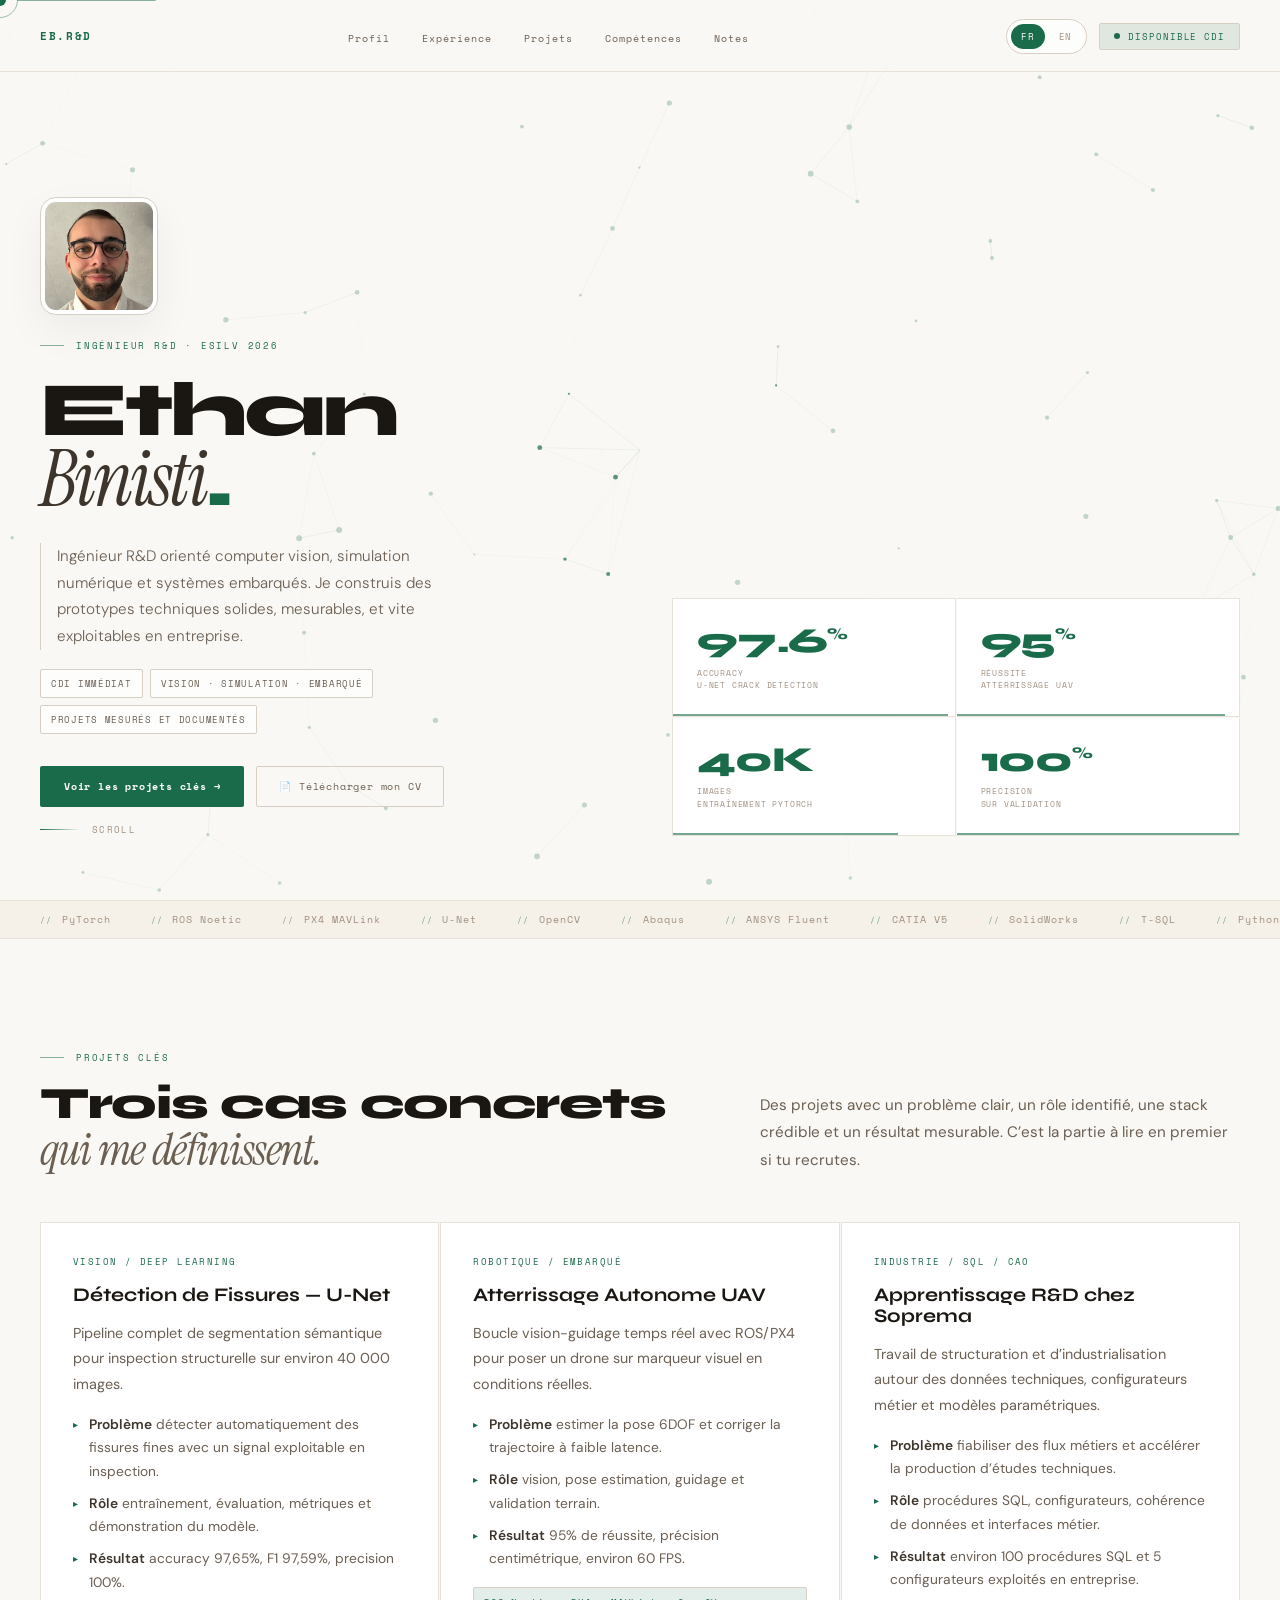
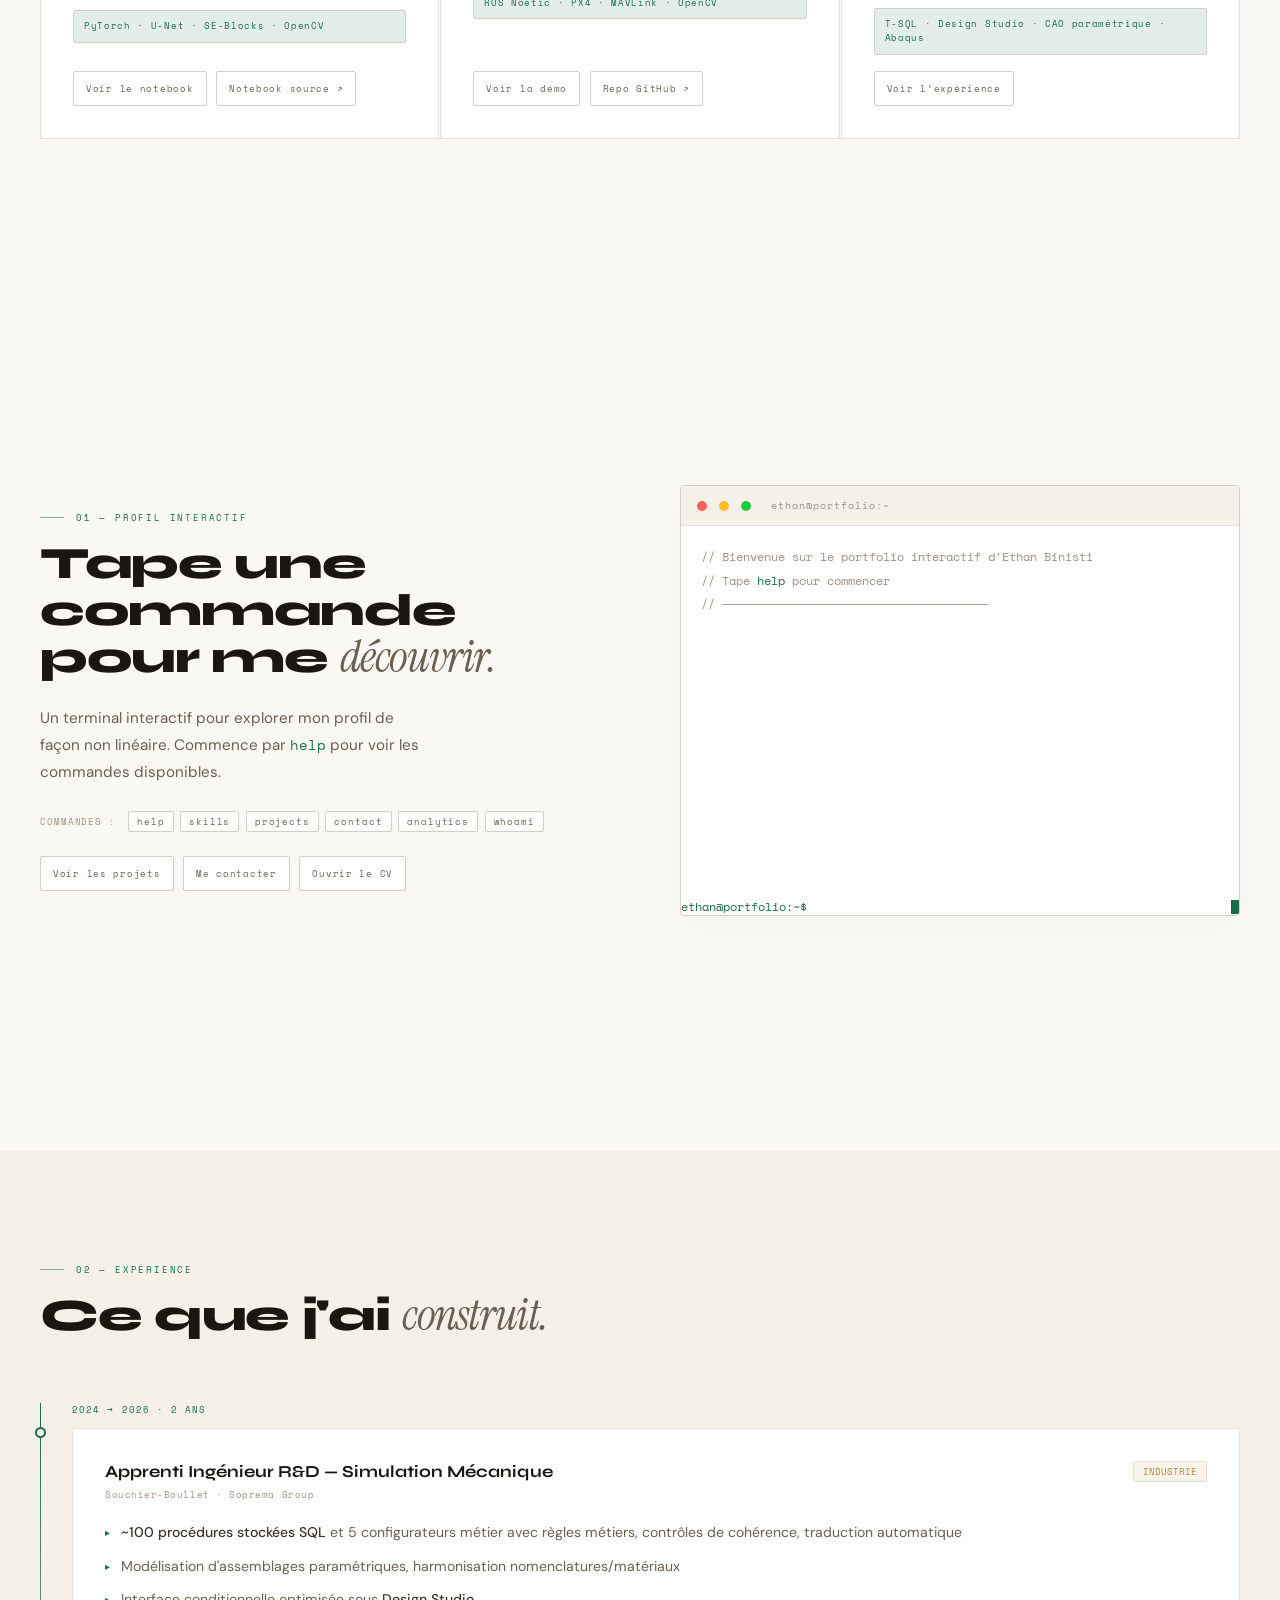
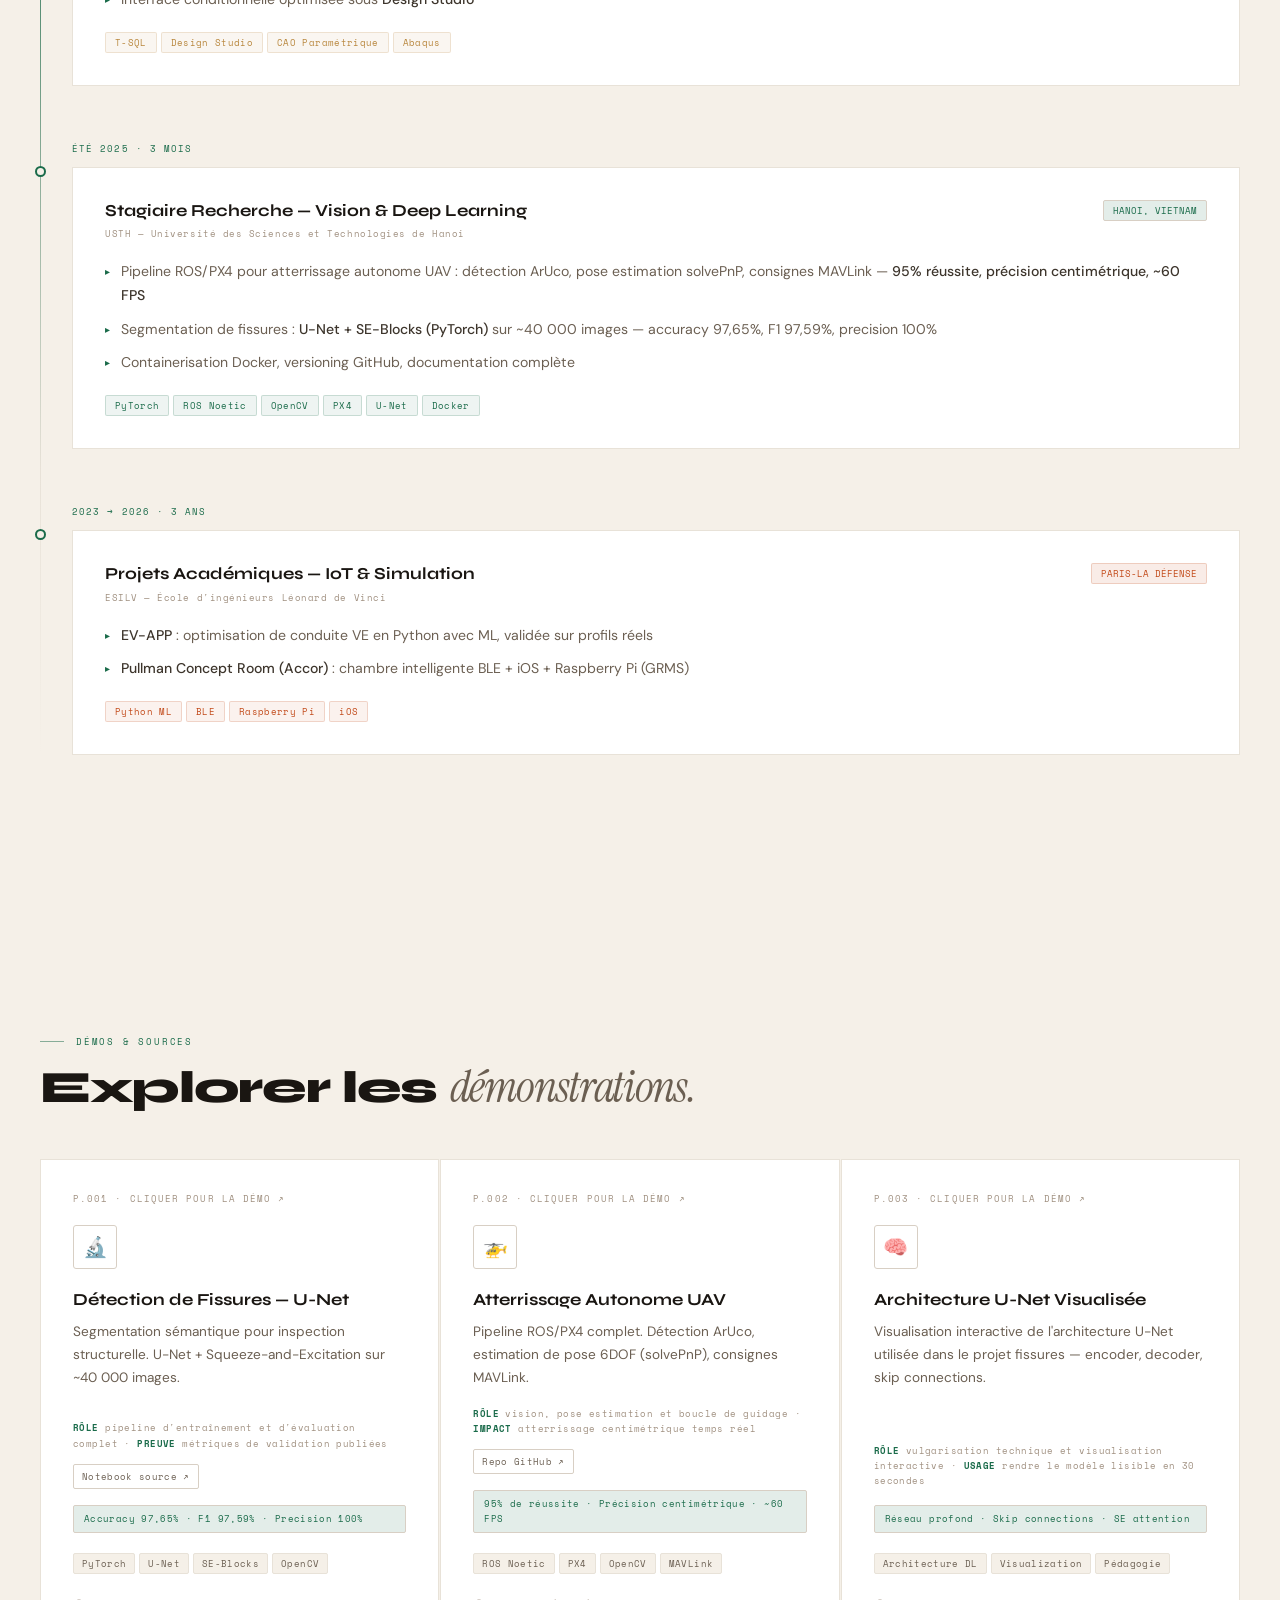
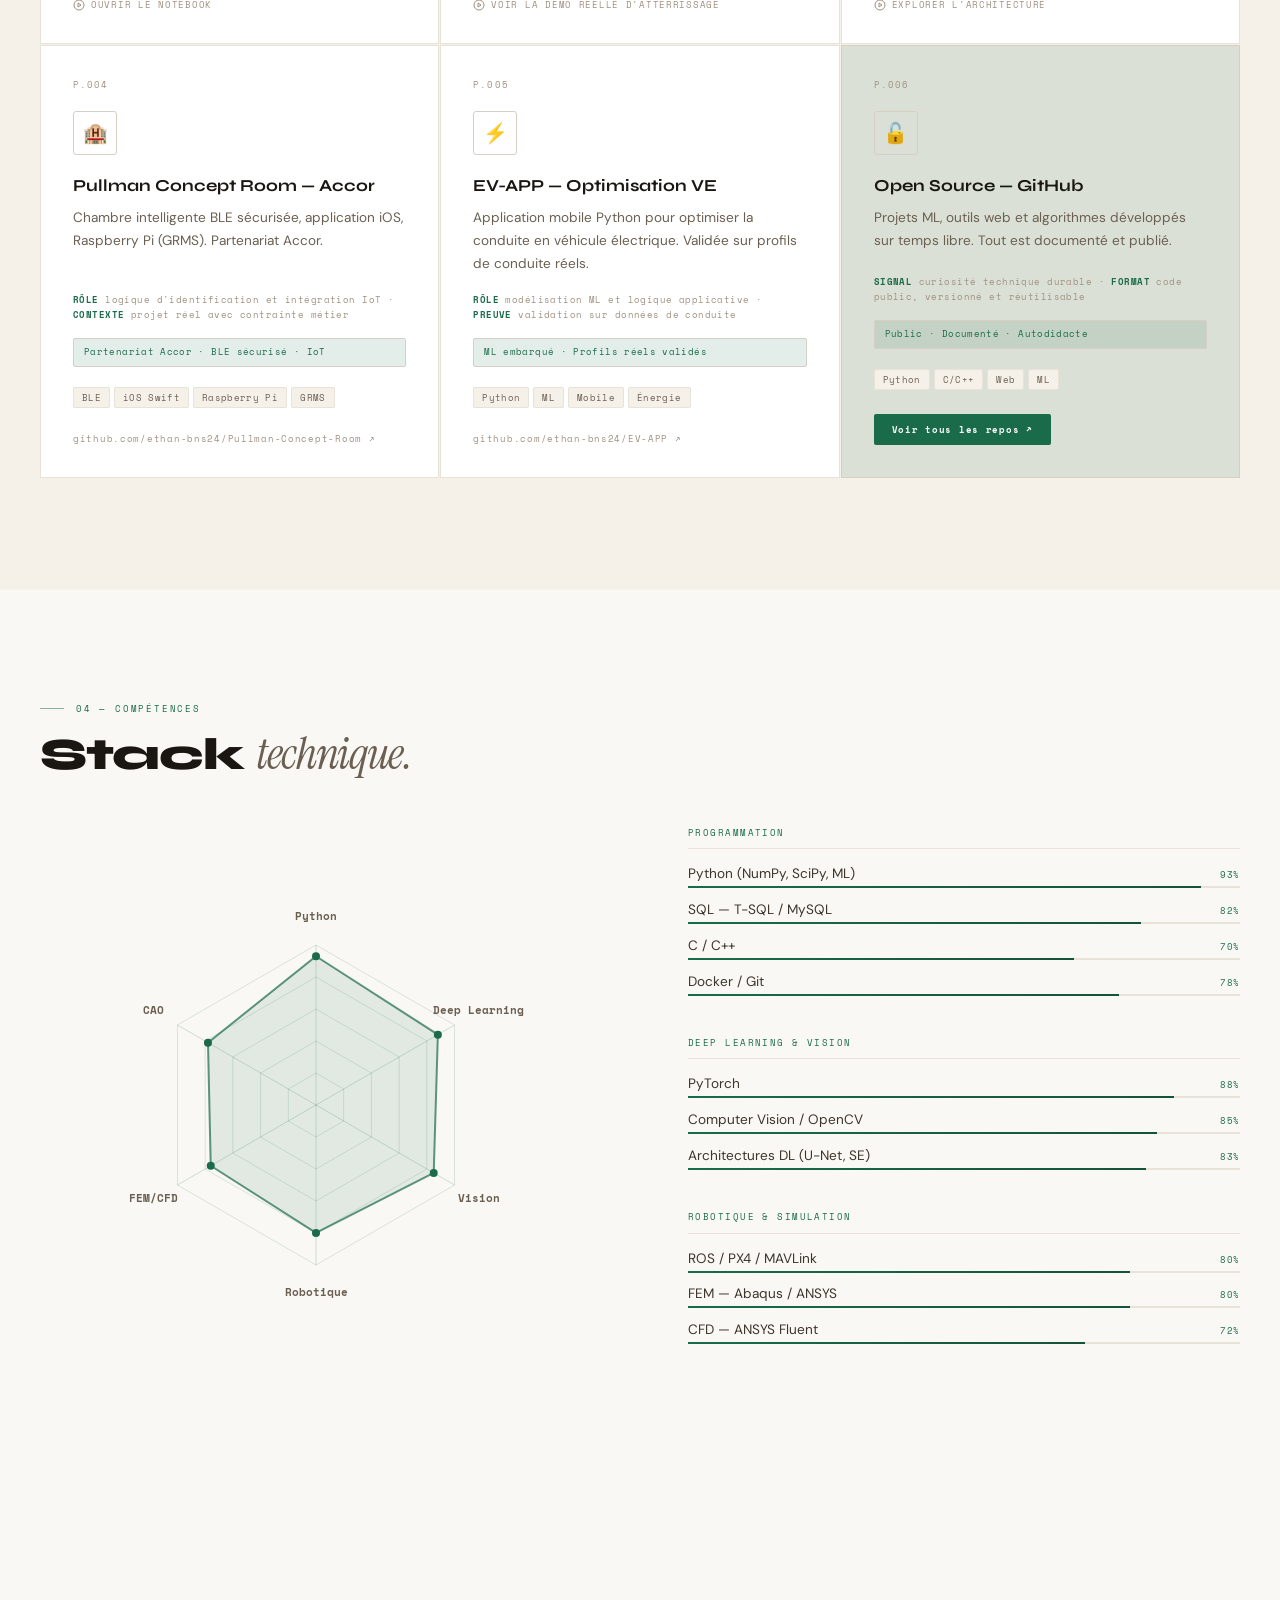
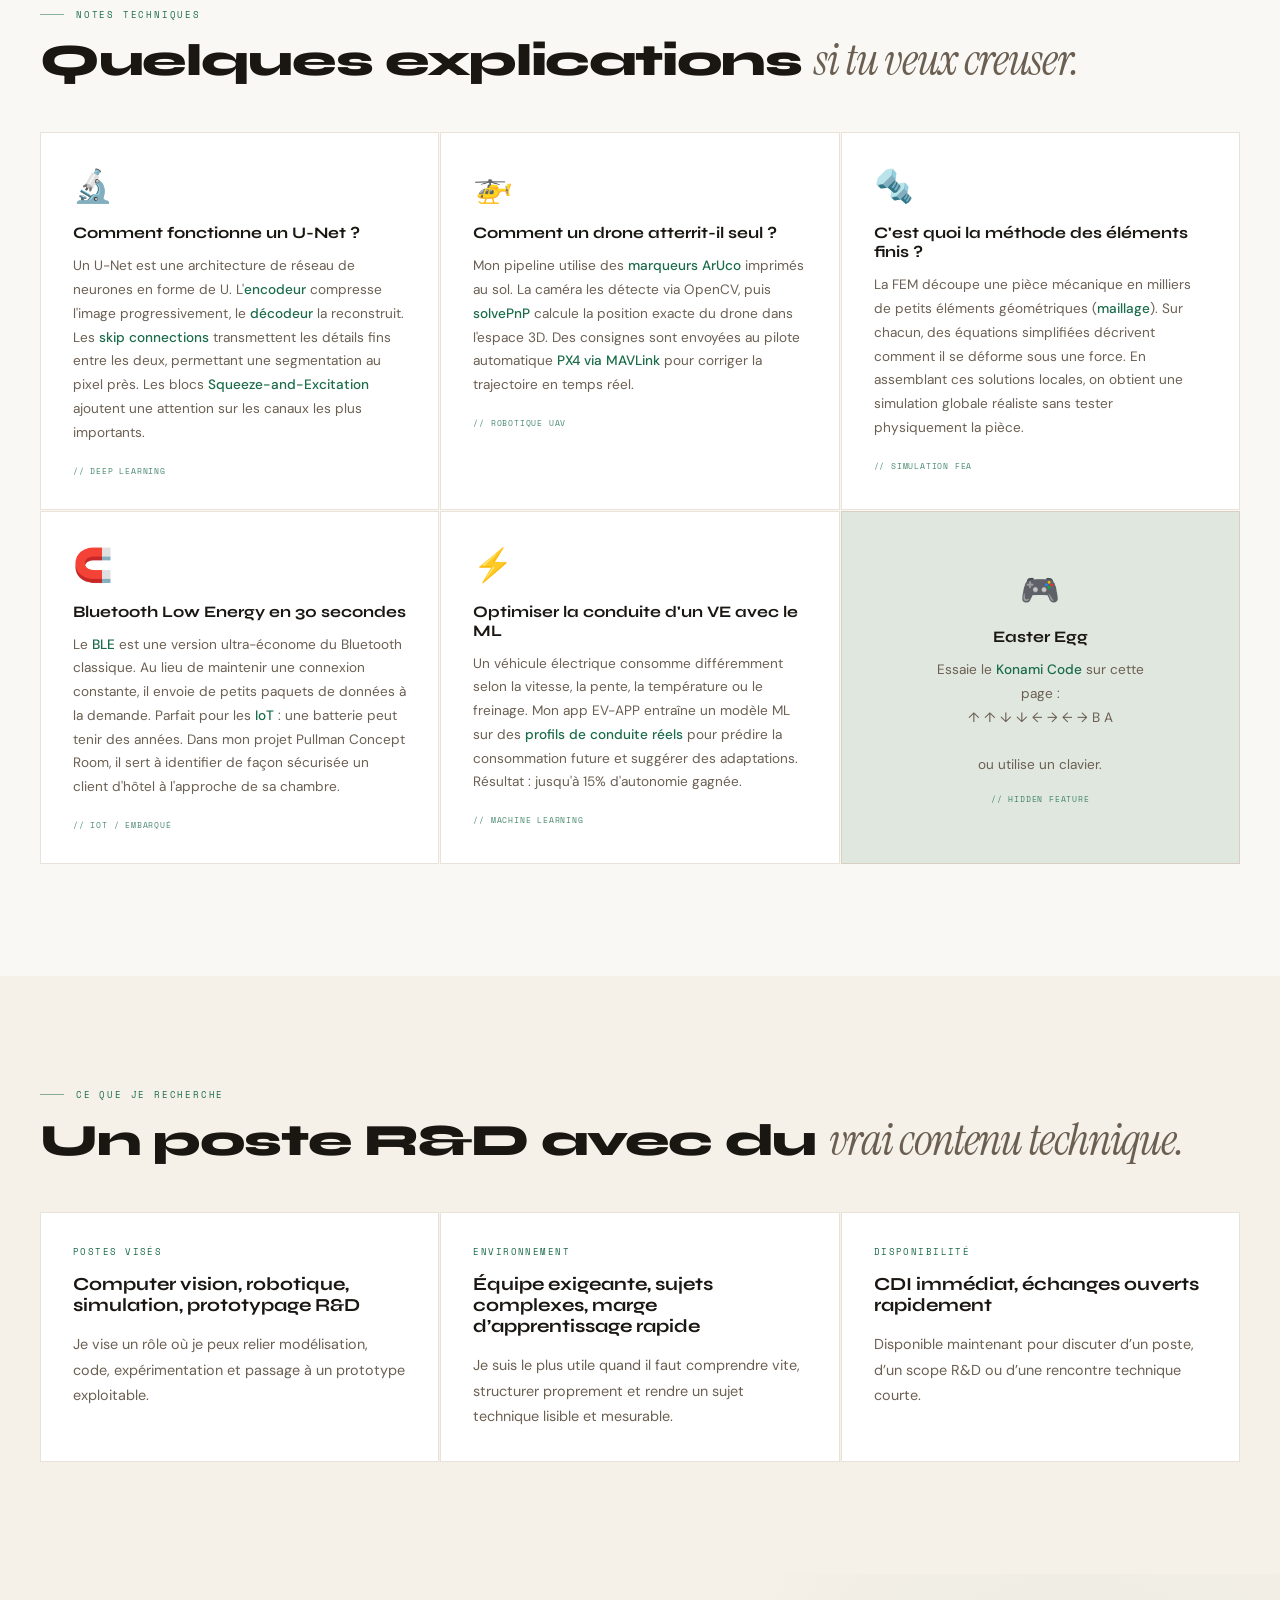
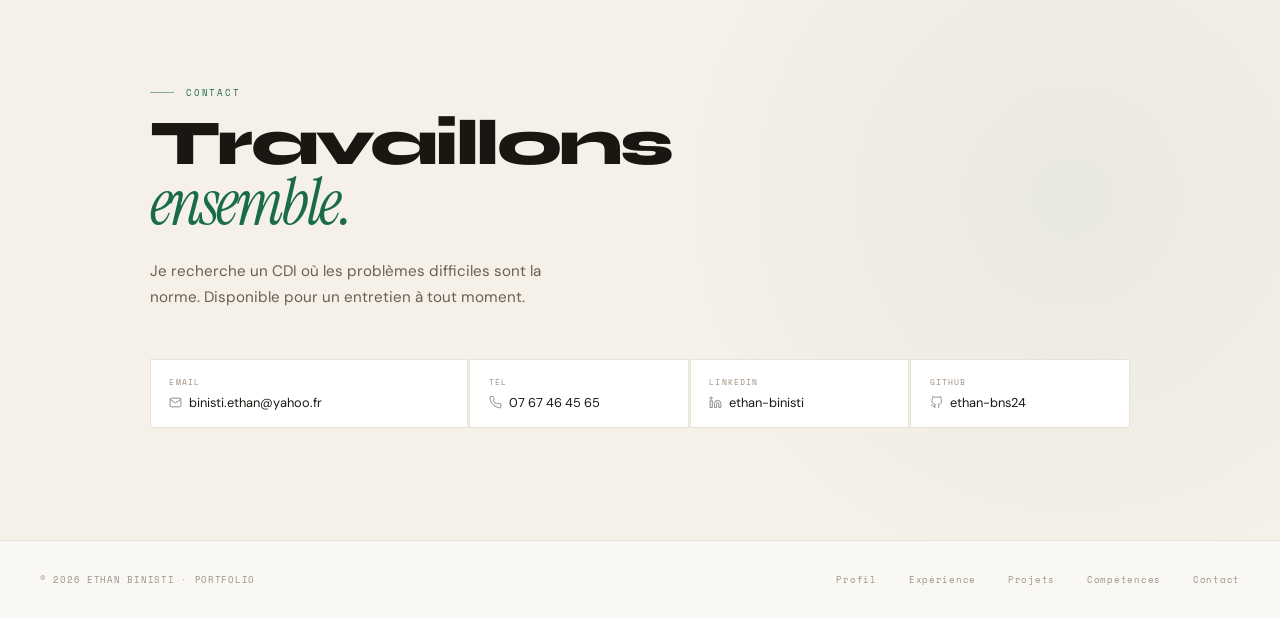
==== commit 971a3c5b: "fix: update demo references to notebook links and improve accessibility" ====
--- a/index.html
+++ b/index.html
@@ -128,7 +128,7 @@
       </ul>
       <div class="fw-stack">PyTorch · U-Net · SE-Blocks · OpenCV</div>
       <div class="fw-actions">
-        <a href="#projects" class="quick-link" data-track="featured-crack-demo">Voir la démo</a>
+        <a href="crack-detection-demo.ipynb" target="_blank" rel="noopener noreferrer" class="quick-link" data-track="featured-crack-demo">Voir le notebook ↗</a>
         <a href="crack-detection-demo.ipynb" target="_blank" rel="noopener noreferrer" class="quick-link" data-track="featured-crack-notebook">Notebook source ↗</a>
       </div>
     </article>
@@ -293,7 +293,7 @@
       </div>
       <div class="pc-metric">Accuracy 97,65% · F1 97,59% · Precision 100%</div>
       <div class="pc-tags"><span class="ptag">PyTorch</span><span class="ptag">U-Net</span><span class="ptag">SE-Blocks</span><span class="ptag">OpenCV</span></div>
-      <div class="pc-cta"><svg width="12" height="12" viewBox="0 0 24 24" fill="none" stroke="currentColor" stroke-width="2"><circle cx="12" cy="12" r="10"/><polygon points="10 8 16 12 10 16 10 8"/></svg>EXPLORER LA DÉMO INTERACTIVE</div>
+      <div class="pc-cta"><svg width="12" height="12" viewBox="0 0 24 24" fill="none" stroke="currentColor" stroke-width="2"><circle cx="12" cy="12" r="10"/><polygon points="10 8 16 12 10 16 10 8"/></svg>OUVRIR LE NOTEBOOK</div>
     </article>
 
     <article class="pc rv" data-demo="uav" role="button" tabindex="0" aria-haspopup="dialog" aria-controls="demo-overlay" aria-label="Ouvrir la démo d'atterrissage autonome UAV">
--- a/assets/styles.css
+++ b/assets/styles.css
@@ -57,10 +57,10 @@
 @keyframes blink{0%,100%{opacity:1}50%{opacity:.2}}
 
 /* ══ HERO — NEURAL CANVAS ══ */
-#hero{position:relative;width:100vw;height:100vh;display:flex;flex-direction:column;justify-content:flex-end;padding:4rem 2.5rem;overflow:hidden;}
+#hero{position:relative;width:100%;min-height:100vh;min-height:100svh;display:flex;flex-direction:column;justify-content:flex-end;padding:4rem 2.5rem;overflow:hidden;}
 #neural-canvas{position:absolute;inset:0;z-index:0;}
 
-.hero-content{position:relative;z-index:2;display:grid;grid-template-columns:1fr 1fr;gap:4rem;align-items:flex-end;}
+.hero-content{position:relative;z-index:2;display:grid;grid-template-columns:1fr 1fr;gap:4rem;align-items:flex-end;width:min(1200px,100%);margin:0 auto;}
 .hero-left{}
 .hero-portrait-wrap{margin-bottom:1.5rem;display:flex;align-items:flex-start;}
 .hero-portrait{width:118px;height:118px;object-fit:cover;border-radius:16px;border:1px solid var(--border);background:var(--bg3);padding:4px;box-shadow:0 16px 40px rgba(0,0,0,.05);}
@@ -100,6 +100,7 @@
 
 /* ══ FEATURED WORK ══ */
 #featured-work{padding:7rem 2.5rem;background:var(--bg);}
+.mq > *,#featured-work > *,#terminal-section > *,#experience > *,#projects > *,#skills > *,#learn > *,#fit > *{width:min(1200px,100%);margin-inline:auto;}
 .fw-head{display:grid;grid-template-columns:minmax(0,1.3fr) minmax(280px,1fr);gap:2rem;align-items:end;}
 .fw-intro{font-size:.95rem;color:var(--ink3);line-height:1.8;max-width:480px;justify-self:end;}
 .fw-grid{display:grid;grid-template-columns:repeat(3,1fr);gap:1px;margin-top:3rem;}
@@ -273,7 +274,7 @@
 /* ══ CONTACT ══ */
 #contact{padding:7rem 2.5rem;background:var(--bg2);position:relative;overflow:hidden;}
 #contact::before{content:'';position:absolute;top:-40%;right:-15%;width:70vw;height:70vw;max-width:800px;border-radius:50%;background:radial-gradient(circle,rgba(26,107,74,.05),transparent 65%);pointer-events:none;}
-.contact-wrap{max-width:980px;position:relative;}
+.contact-wrap{max-width:980px;position:relative;margin-inline:auto;}
 .contact-heading{font-family:'Syne',sans-serif;font-weight:800;font-size:clamp(2.5rem,5vw,5rem);line-height:.92;letter-spacing:-.04em;color:var(--ink);margin-bottom:1.5rem;}
 .contact-heading em{font-family:'Instrument Serif',serif;font-style:italic;font-weight:400;color:var(--g);}
 .contact-sub{font-size:.95rem;color:var(--ink3);line-height:1.75;font-weight:400;margin-bottom:3rem;max-width:440px;}
@@ -288,7 +289,7 @@
 .cc-text{min-width:0;white-space:nowrap;}
 
 /* ══ FOOTER ══ */
-footer{background:var(--bg);padding:2rem 2.5rem;border-top:1px solid var(--border2);display:flex;justify-content:space-between;align-items:center;}
+footer{background:var(--bg);padding:2rem 2.5rem;border-top:1px solid var(--border2);display:flex;justify-content:space-between;align-items:center;gap:1rem;}
 .fl{font-family:'Space Mono',monospace;font-size:9px;color:var(--ink4);letter-spacing:.08em;}
 .fr-links{display:flex;gap:2rem;}
 .fr-links a{font-family:'Space Mono',monospace;font-size:9px;color:var(--ink4);text-decoration:none;letter-spacing:.08em;transition:color .2s;}
@@ -323,22 +324,34 @@
 .rvl.on{opacity:1;transform:none;}
 
 @media(max-width:900px){
-  nav{padding:1rem 1.5rem;flex-wrap:wrap;gap:.75rem;}
-  .nav-links{gap:1rem;width:100%;order:3;overflow-x:auto;padding-bottom:.2rem;scrollbar-width:none;}
+  nav{padding:1rem 1rem;flex-wrap:wrap;gap:.75rem;}
+  .nav-logo{flex:1 1 auto;}
+  .nav-links{gap:.85rem;width:100%;order:3;overflow-x:auto;padding-bottom:.2rem;scrollbar-width:none;justify-content:center;}
   .nav-links::-webkit-scrollbar{display:none;}
   .nav-badge{display:none;}
   .nav-actions{gap:.5rem;margin-left:auto;}
-  #hero{padding:6.5rem 1.5rem 3rem;}
+  #hero{padding:6.75rem 1rem 2.25rem;min-height:100svh;}
   .hero-content{grid-template-columns:1fr;}
+  .hero-left{display:flex;flex-direction:column;align-items:center;text-align:center;}
+  .hero-portrait-wrap,.hero-proof,.hero-actions,.hero-scroll{justify-content:center;}
   .hero-portrait{width:94px;height:94px;border-radius:14px;}
+  .hero-name{font-size:clamp(3rem,13vw,4.8rem);}
+  .hero-tag{justify-content:center;flex-wrap:wrap;}
+  .hero-tag::before{display:none;}
+  .hero-desc{max-width:34rem;border-left:none;border-top:1px solid var(--border);padding-left:0;padding-top:1rem;text-align:center;}
   .hero-right{display:none;}
   .hero-proof{max-width:none;}
+  .hero-actions{width:100%;flex-direction:column;}
+  .hero-actions a{width:100%;justify-content:center;}
   #terminal-section{padding:2rem 1.5rem 4rem;}
   #featured-work,#experience,#projects,#skills,#learn,#fit,#contact{padding:5rem 1.5rem;}
   .fw-head{grid-template-columns:1fr;}
-  .fw-intro{justify-self:start;}
+  .fw-intro{justify-self:start;max-width:none;}
   .fw-grid{grid-template-columns:1fr;}
-  .terminal-wrap{grid-template-columns:1fr;}
+  .terminal-wrap{grid-template-columns:1fr;gap:2rem;}
+  .terminal-intro{text-align:center;}
+  .terminal-intro p{max-width:none;}
+  .hint,.quick-actions{justify-content:center;}
   .proj-grid{grid-template-columns:1fr 1fr;}
   .skills-wrap{grid-template-columns:1fr;}
   #radar-canvas{display:none;}
@@ -346,14 +359,28 @@
   .fit-grid{grid-template-columns:1fr;}
   .contact-cards{grid-template-columns:1fr 1fr;}
   .cc-email{grid-column:1/-1;}
-  footer{flex-direction:column;gap:.75rem;}
+  .tl-head{flex-direction:column;align-items:flex-start;}
+  .uav-info{grid-template-columns:1fr 1fr;}
+  .contact-heading,.contact-sub{text-align:center;max-width:none;}
+  footer{flex-direction:column;gap:.75rem;text-align:center;}
+  .fr-links{flex-wrap:wrap;justify-content:center;}
 }
 @media(max-width:540px){
+  nav{padding:.9rem .85rem;}
   .nav-links a{font-size:9px;}
+  #featured-work,#terminal-section,#experience,#projects,#skills,#learn,#fit,#contact,footer{padding-left:1rem;padding-right:1rem;}
   .proj-grid,.learn-grid{grid-template-columns:1fr;}
   .edgedemo{grid-template-columns:1fr;}
+  .demo-box{width:min(100vw - 1rem,95vw);}
+  .demo-body{padding:1rem;}
+  .term-body{min-height:300px;max-height:380px;}
+  .timeline{padding-left:1.35rem;}
+  .tl-dot{left:-1.35rem;}
+  .fw-card,.pc,.lc,.fit-card,.tl-card,.cc{padding:1.25rem;}
+  .contact-cards{gap:.75rem;}
   .contact-cards{grid-template-columns:1fr;}
   .cc-email{grid-column:auto;}
+  .cc-text{white-space:normal;overflow-wrap:anywhere;}
 }
 @media (pointer:coarse){
   #cur,#cur-ring{display:none !important;}
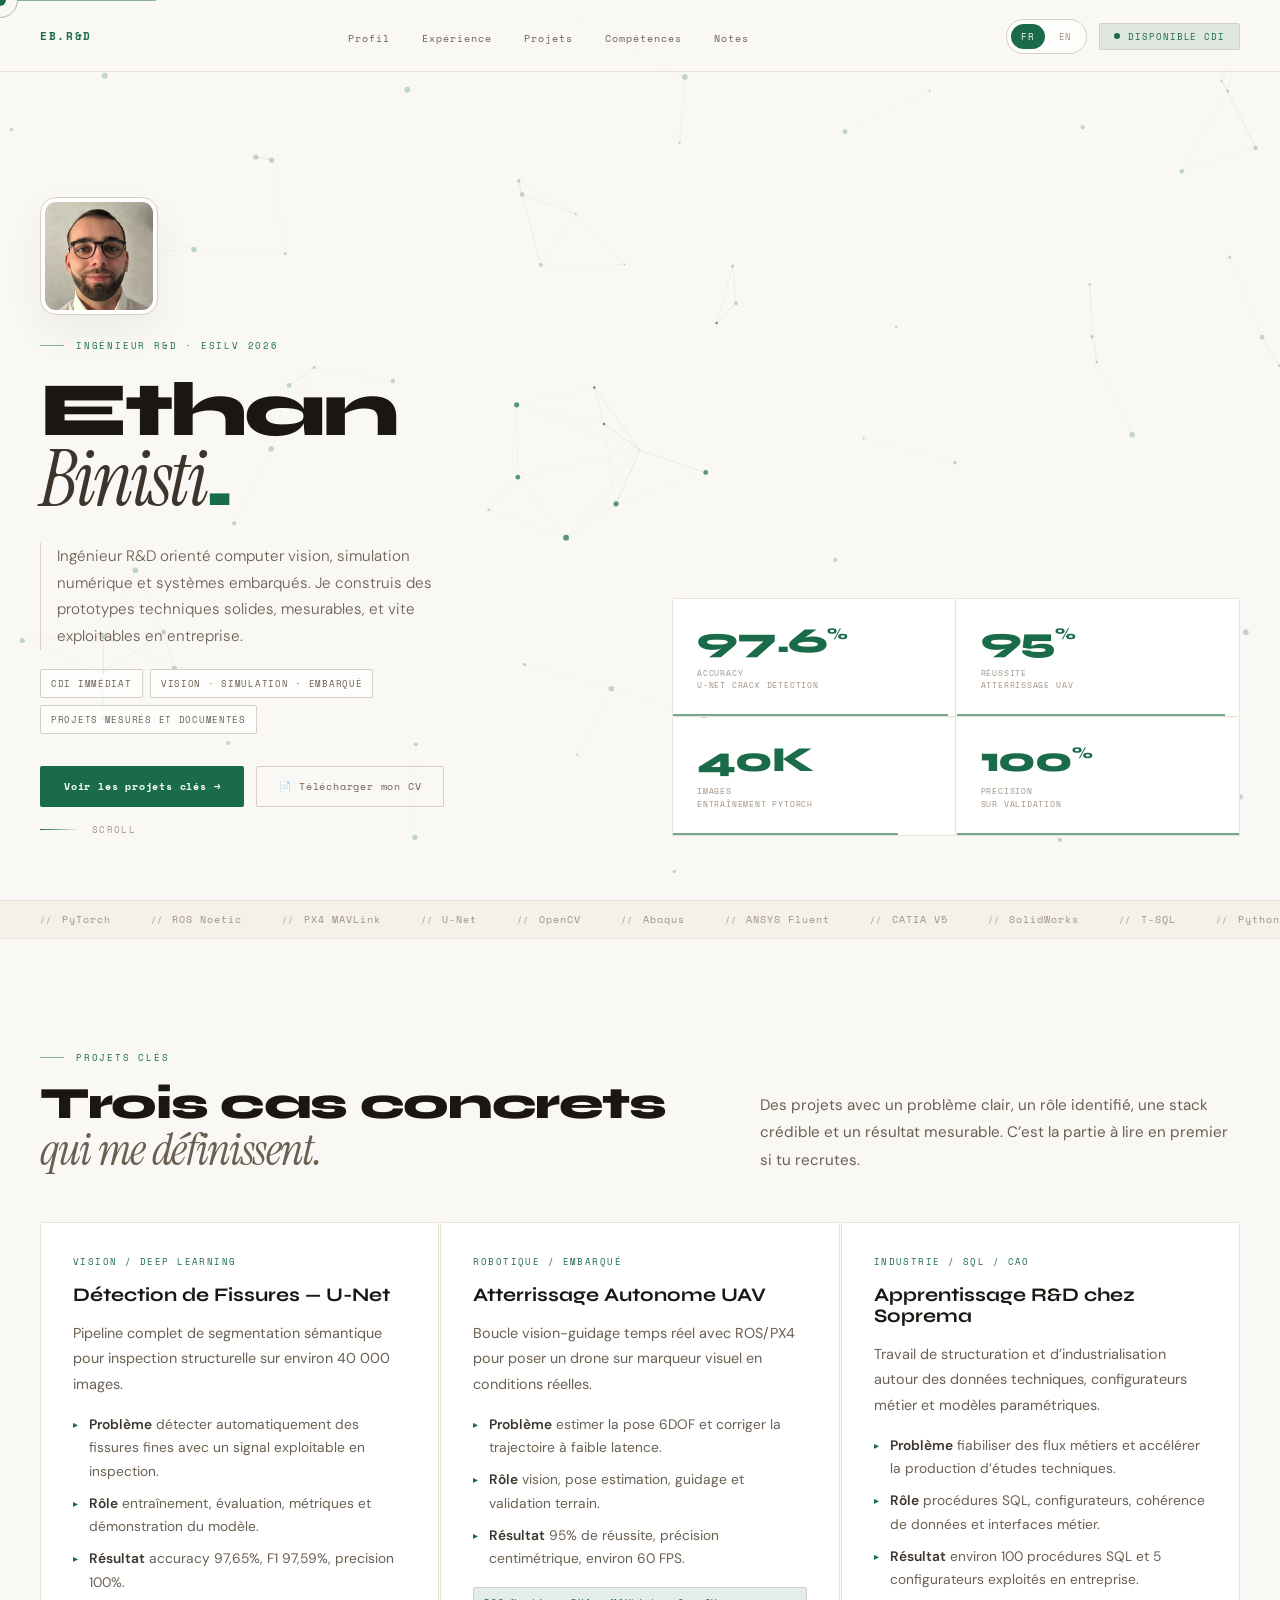
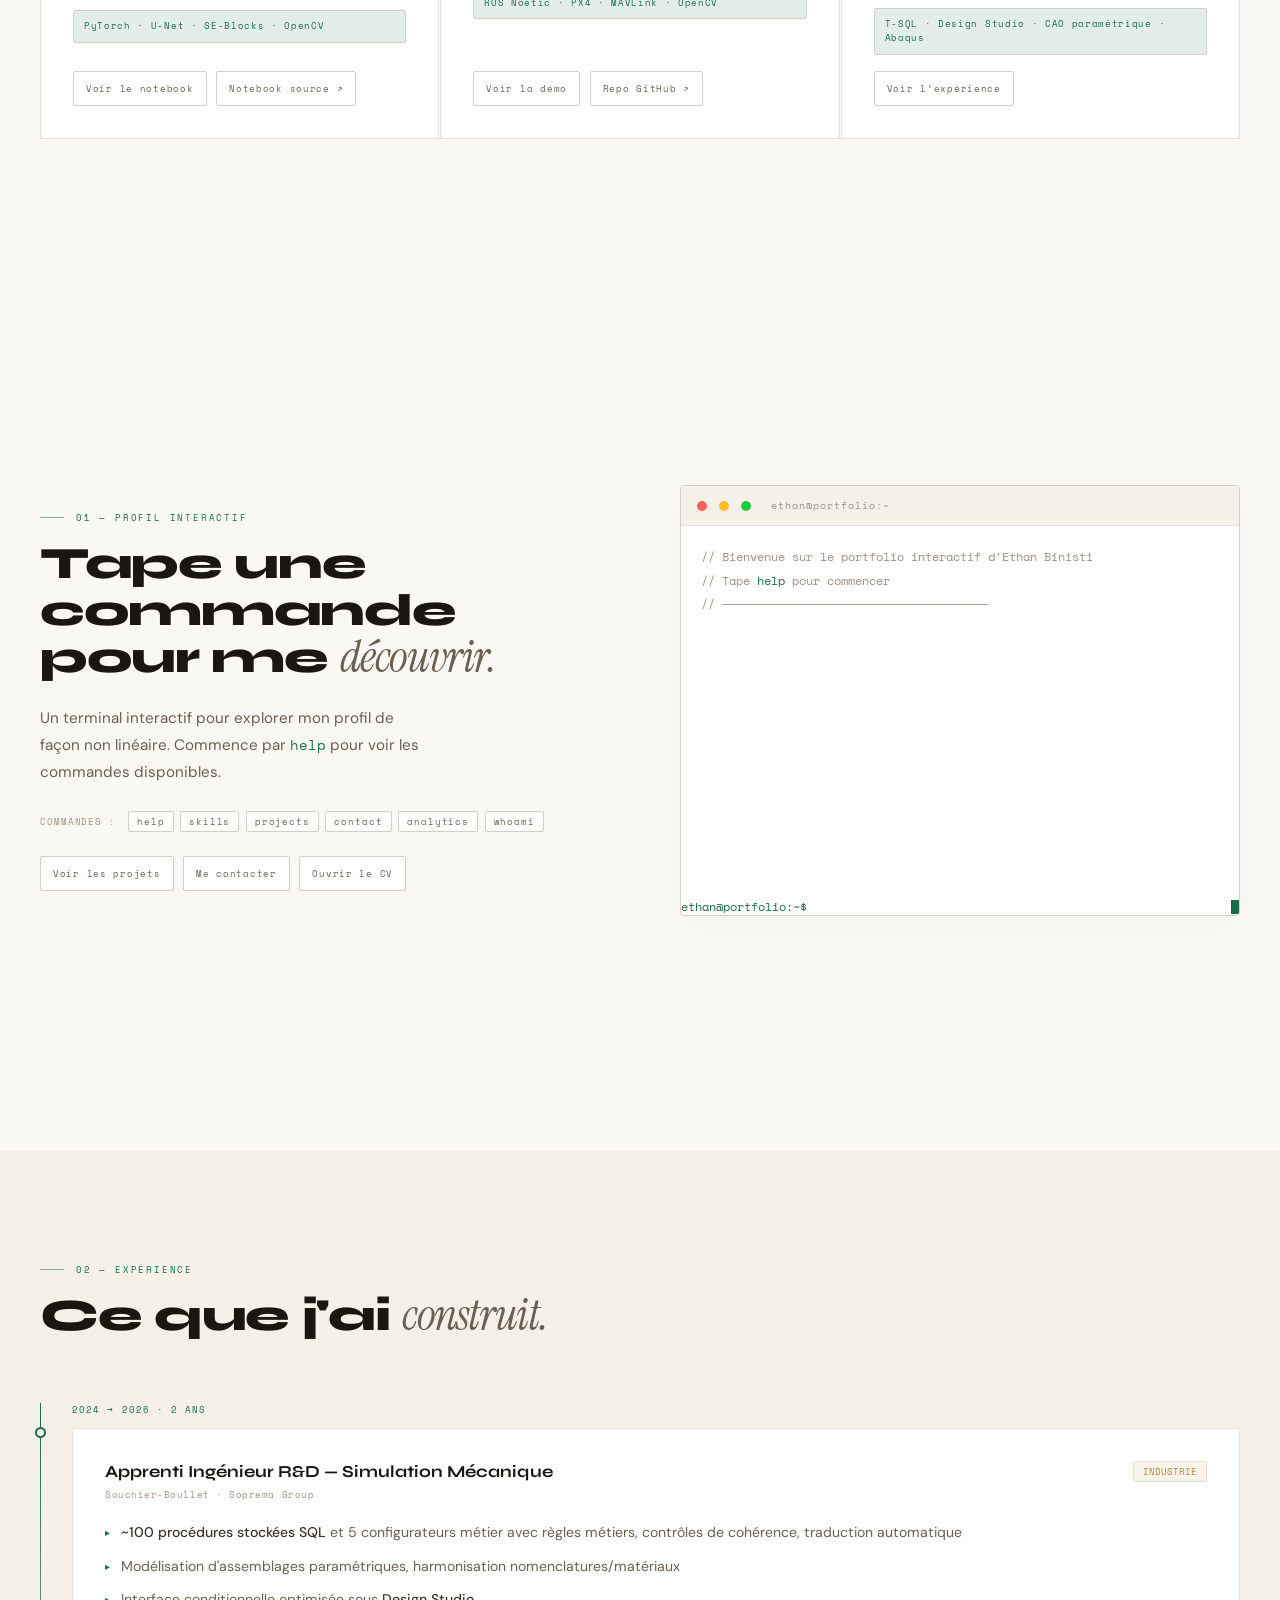
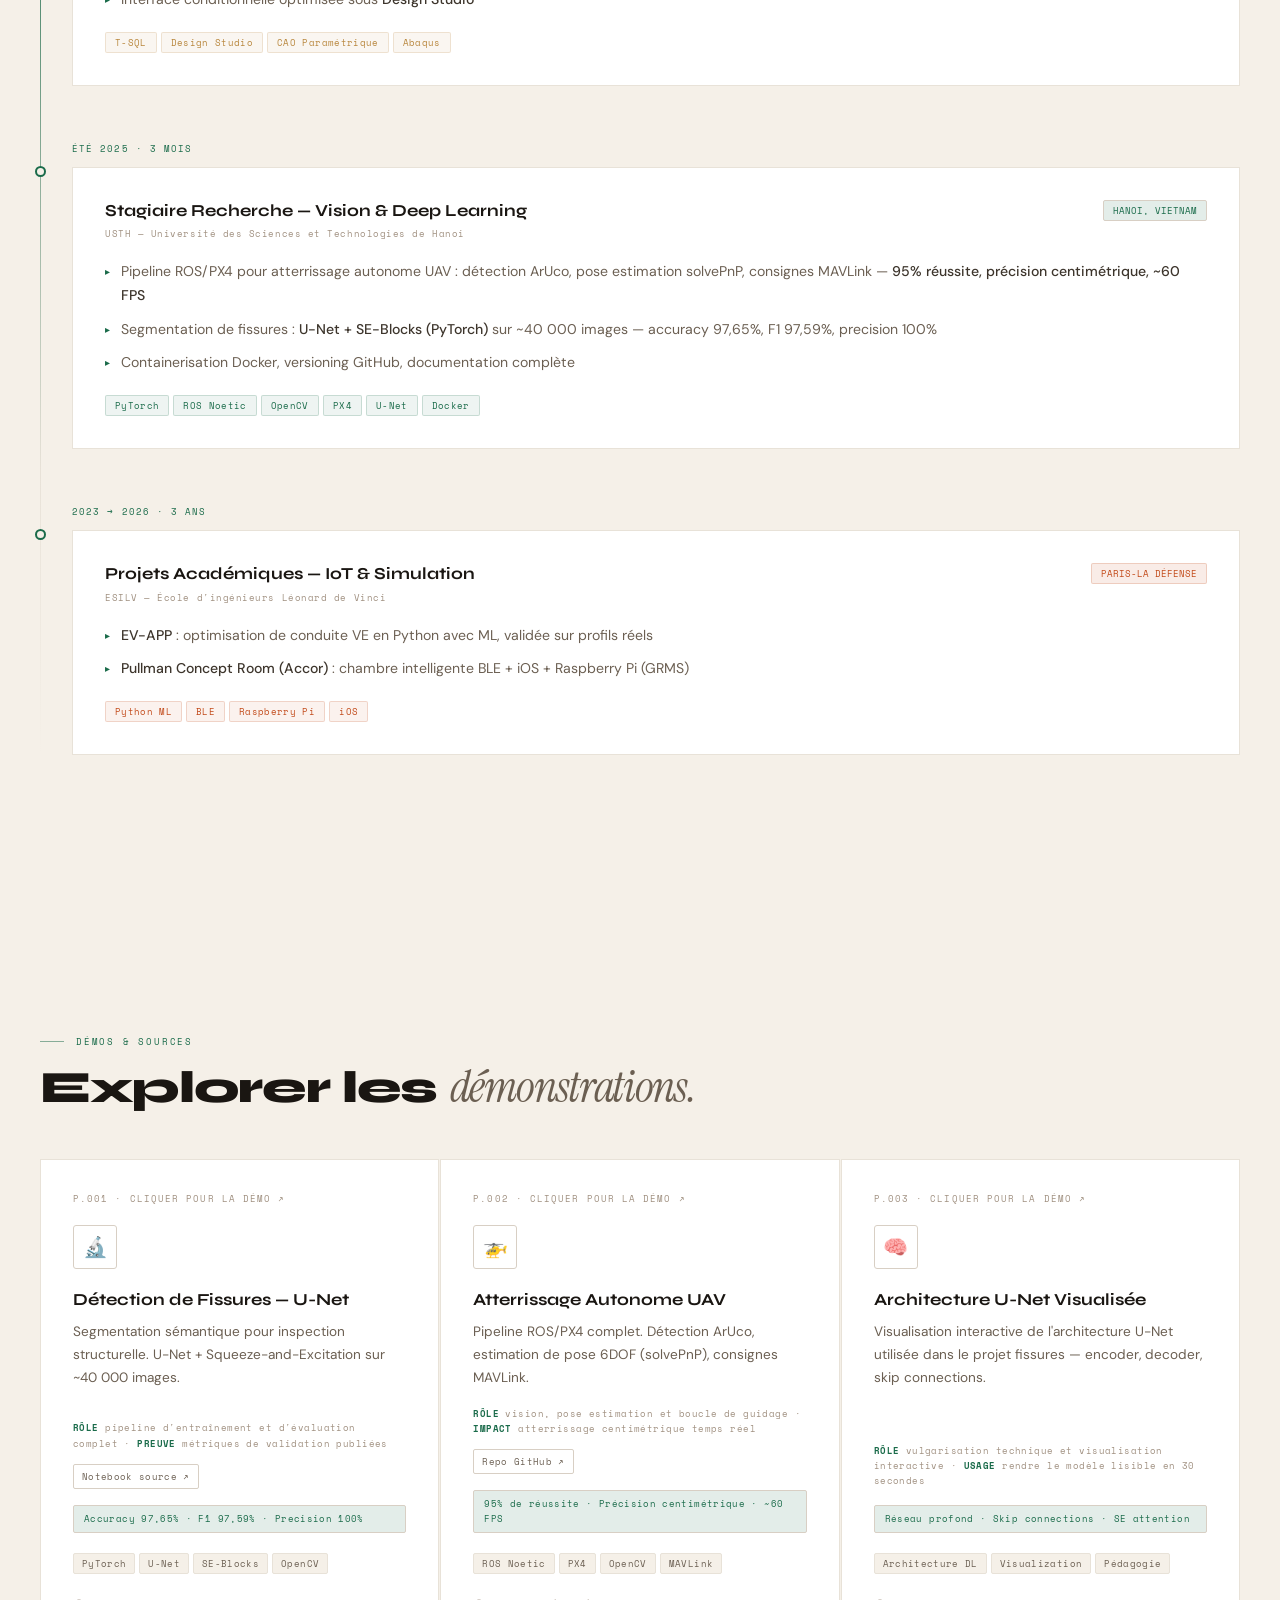
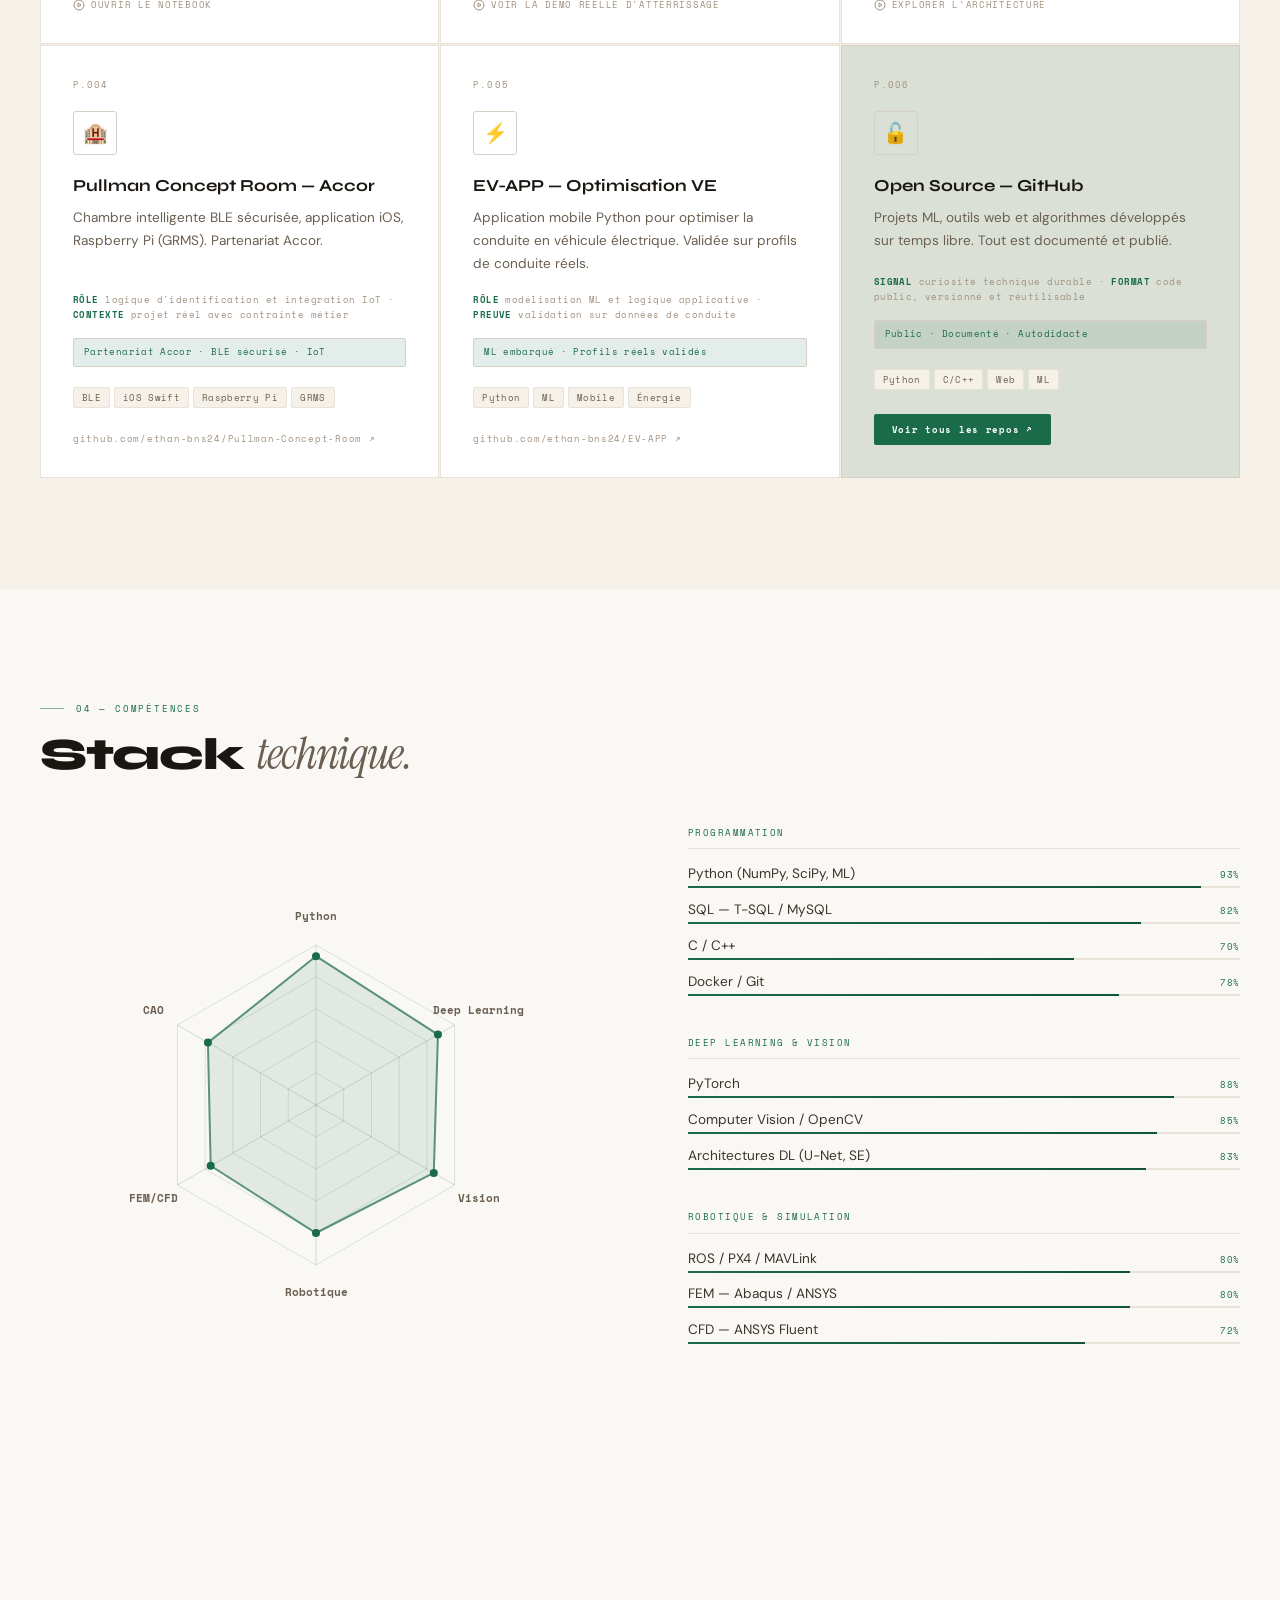
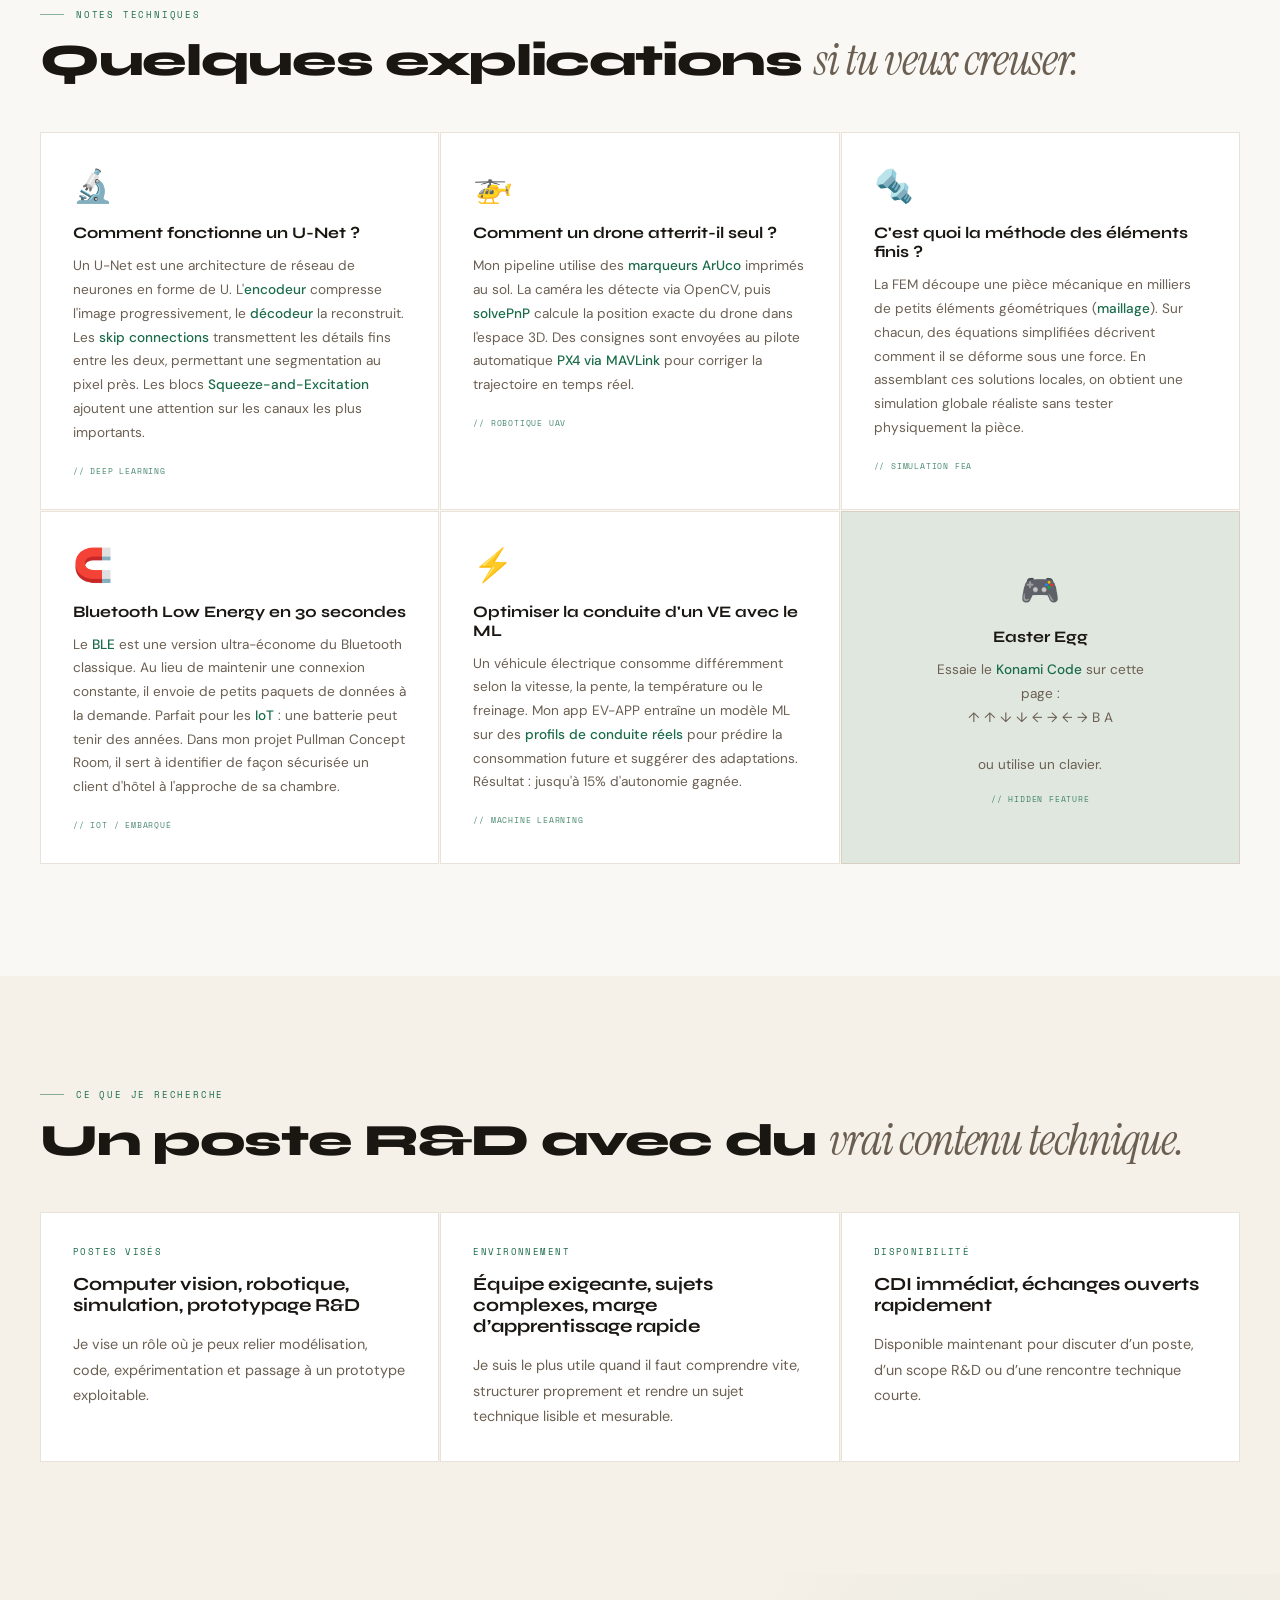
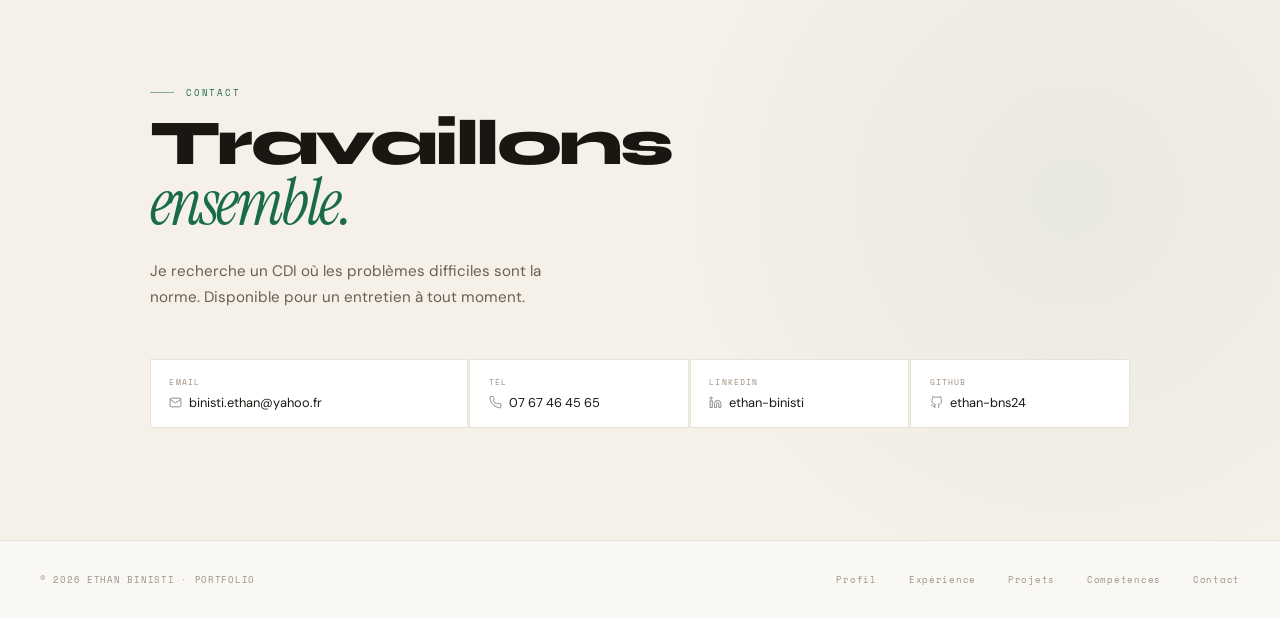
==== commit 3b555856: "feat: update Konami code easter egg to showcase mechanical simulation with interactive controls" ====
--- a/index.html
+++ b/index.html
@@ -34,8 +34,11 @@
 
 <div id="konami" role="dialog" aria-modal="true" aria-labelledby="konami-title">
   <h2 id="konami-title">// EASTER EGG UNLOCKED 🎉</h2>
-  <p>Tu as trouvé le Konami Code (↑↑↓↓←→←→BA).<br>Voici un automate cellulaire de Conway's Game of Life — le même type de système que j'étudie en simulation numérique.</p>
-  <canvas id="gol-canvas" width="500" height="280"></canvas>
+  <p>Tu as trouvé le Konami Code (↑↑↓↓←→←→BA).<br>Mini démo de mécanique: flexion d'une poutre en console (charge ponctuelle) avec moments et flèche.</p>
+  <div class="konami-demo" id="konami-demo">
+    <canvas id="mech-canvas" width="860" height="360"></canvas>
+    <div class="konami-ctrl" id="mech-ctrl" aria-label="Contrôles de la simulation mécanique"></div>
+  </div>
   <button id="konami-close" type="button">[ FERMER ]</button>
 </div>
 
--- a/assets/styles.css
+++ b/assets/styles.css
@@ -307,7 +307,13 @@
 #konami.on{display:flex;}
 #konami h2{font-family:'Space Mono',monospace;font-size:1.5rem;color:var(--g);text-align:center;letter-spacing:.1em;}
 #konami p{font-family:'Space Mono',monospace;font-size:.85rem;color:var(--ink3);text-align:center;max-width:500px;line-height:1.7;}
-#konami canvas{border:1px solid var(--border);}
+#konami .konami-demo{width:min(940px,92vw);display:flex;flex-direction:column;gap:.85rem;align-items:center;}
+#konami canvas{border:1px solid var(--border);background:var(--bg3);border-radius:2px;width:100%;height:auto;display:block;}
+#konami .konami-ctrl{display:flex;flex-wrap:wrap;gap:.65rem 1rem;justify-content:center;align-items:center;width:100%;}
+#konami .konami-ctrl .edge-label{color:var(--ink4);}
+#konami .konami-ctrl .edge-slider{width:180px;}
+#konami .konami-ctrl button{font-family:'Space Mono',monospace;font-size:9px;letter-spacing:.08em;padding:8px 12px;border-radius:2px;border:1px solid var(--border);background:var(--bg3);color:var(--ink3);transition:all .2s;}
+#konami .konami-ctrl button:hover{border-color:var(--g);color:var(--g);background:rgba(26,107,74,.04);}
 #konami-close{margin-top:1rem;font-family:'Space Mono',monospace;font-size:10px;color:var(--ink4);background:none;border:1px solid var(--border2);padding:8px 20px;border-radius:2px;transition:all .2s;letter-spacing:.1em;}
 #konami-close:hover{border-color:var(--g);color:var(--g);}
 
@@ -352,6 +358,14 @@
   .terminal-intro{text-align:center;}
   .terminal-intro p{max-width:none;}
   .hint,.quick-actions{justify-content:center;}
+  #terminal-section{min-height:auto;}
+  #terminal{width:100%;max-width:720px;margin-inline:auto;}
+  .term-header{padding:.65rem .85rem;}
+  .term-body{min-height:280px;max-height:min(52vh,380px);}
+  .term-line{font-size:12.5px;}
+  .term-prompt{flex-wrap:wrap;row-gap:.35rem;}
+  .term-input{font-size:16px;padding:.35rem 0;}
+  .term-cursor-blink{display:none;}
   .proj-grid{grid-template-columns:1fr 1fr;}
   .skills-wrap{grid-template-columns:1fr;}
   #radar-canvas{display:none;}
@@ -373,7 +387,11 @@
   .edgedemo{grid-template-columns:1fr;}
   .demo-box{width:min(100vw - 1rem,95vw);}
   .demo-body{padding:1rem;}
-  .term-body{min-height:300px;max-height:380px;}
+  #terminal{max-width:640px;}
+  .term-body{min-height:260px;max-height:min(50vh,360px);padding:1rem;}
+  .term-title{font-size:9px;}
+  .term-line{font-size:12px;}
+  .term-ps{font-size:12px;}
   .timeline{padding-left:1.35rem;}
   .tl-dot{left:-1.35rem;}
   .fw-card,.pc,.lc,.fit-card,.tl-card,.cc{padding:1.25rem;}
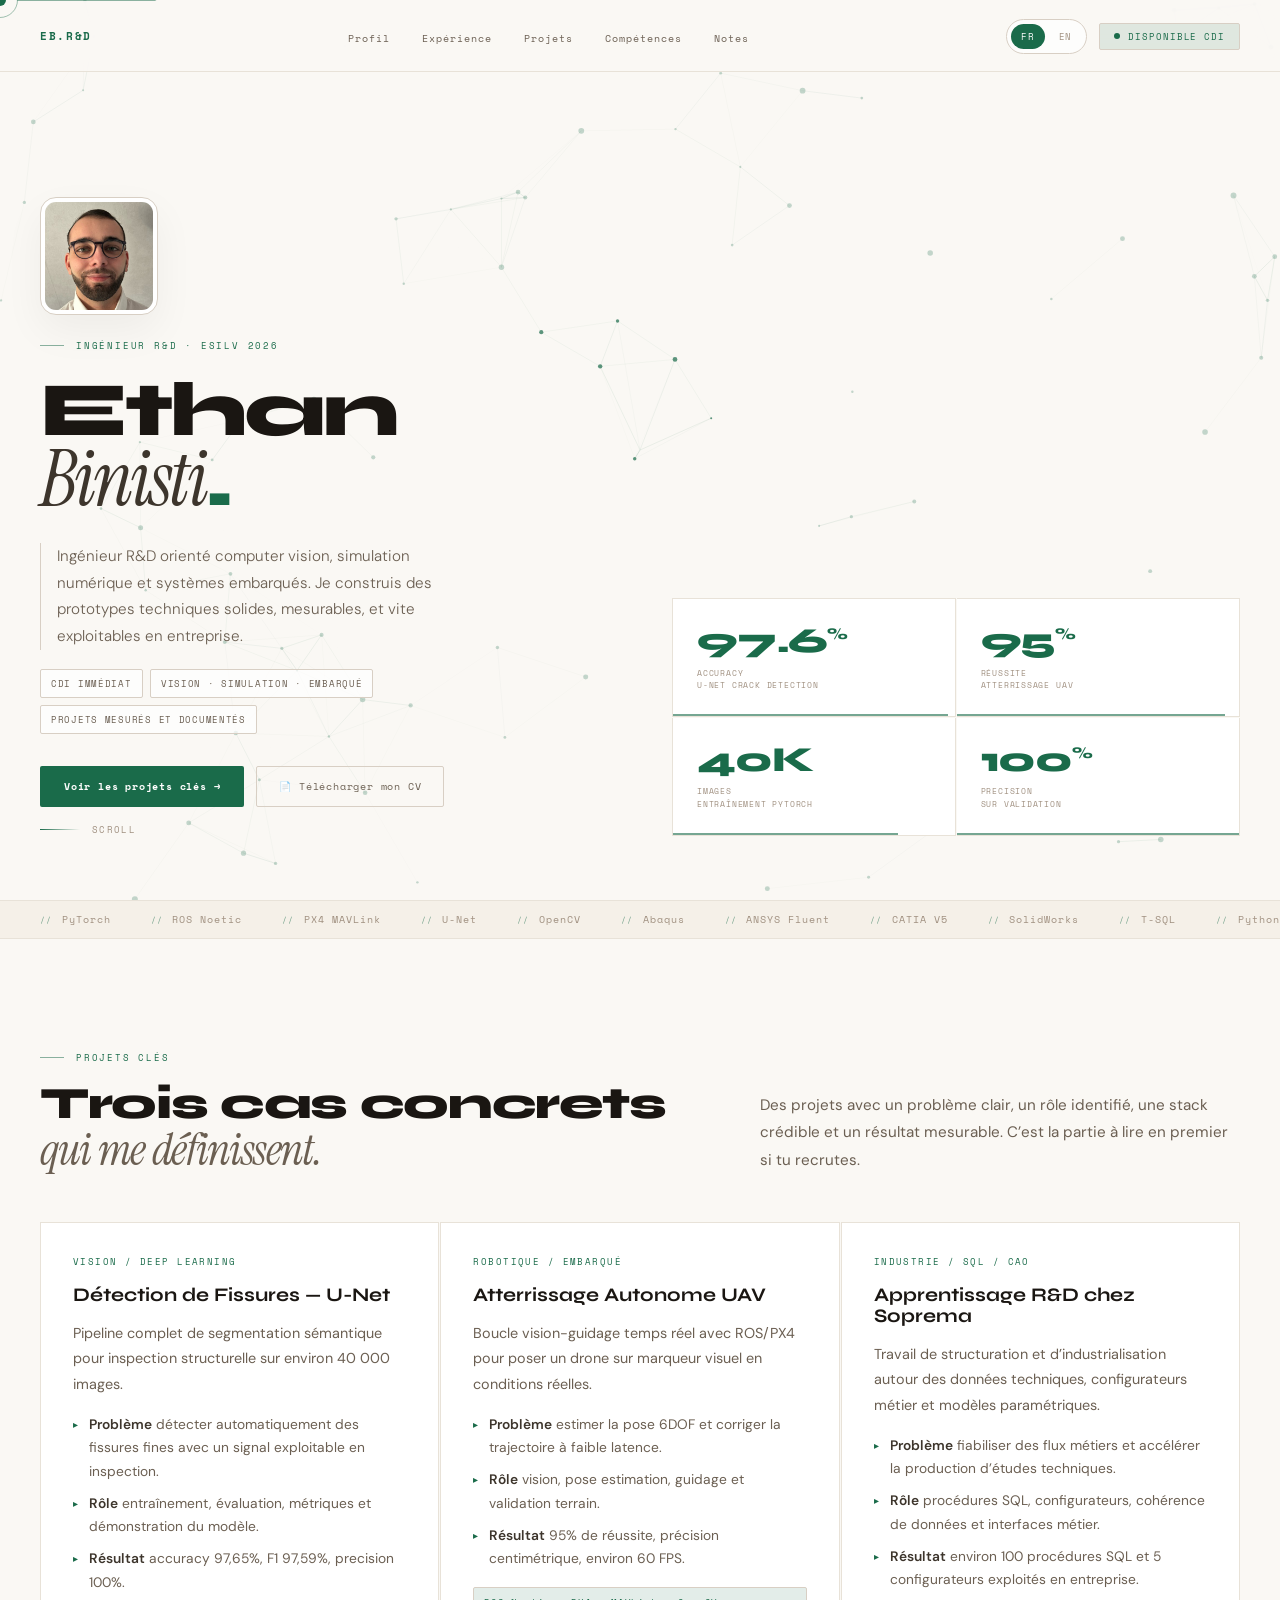
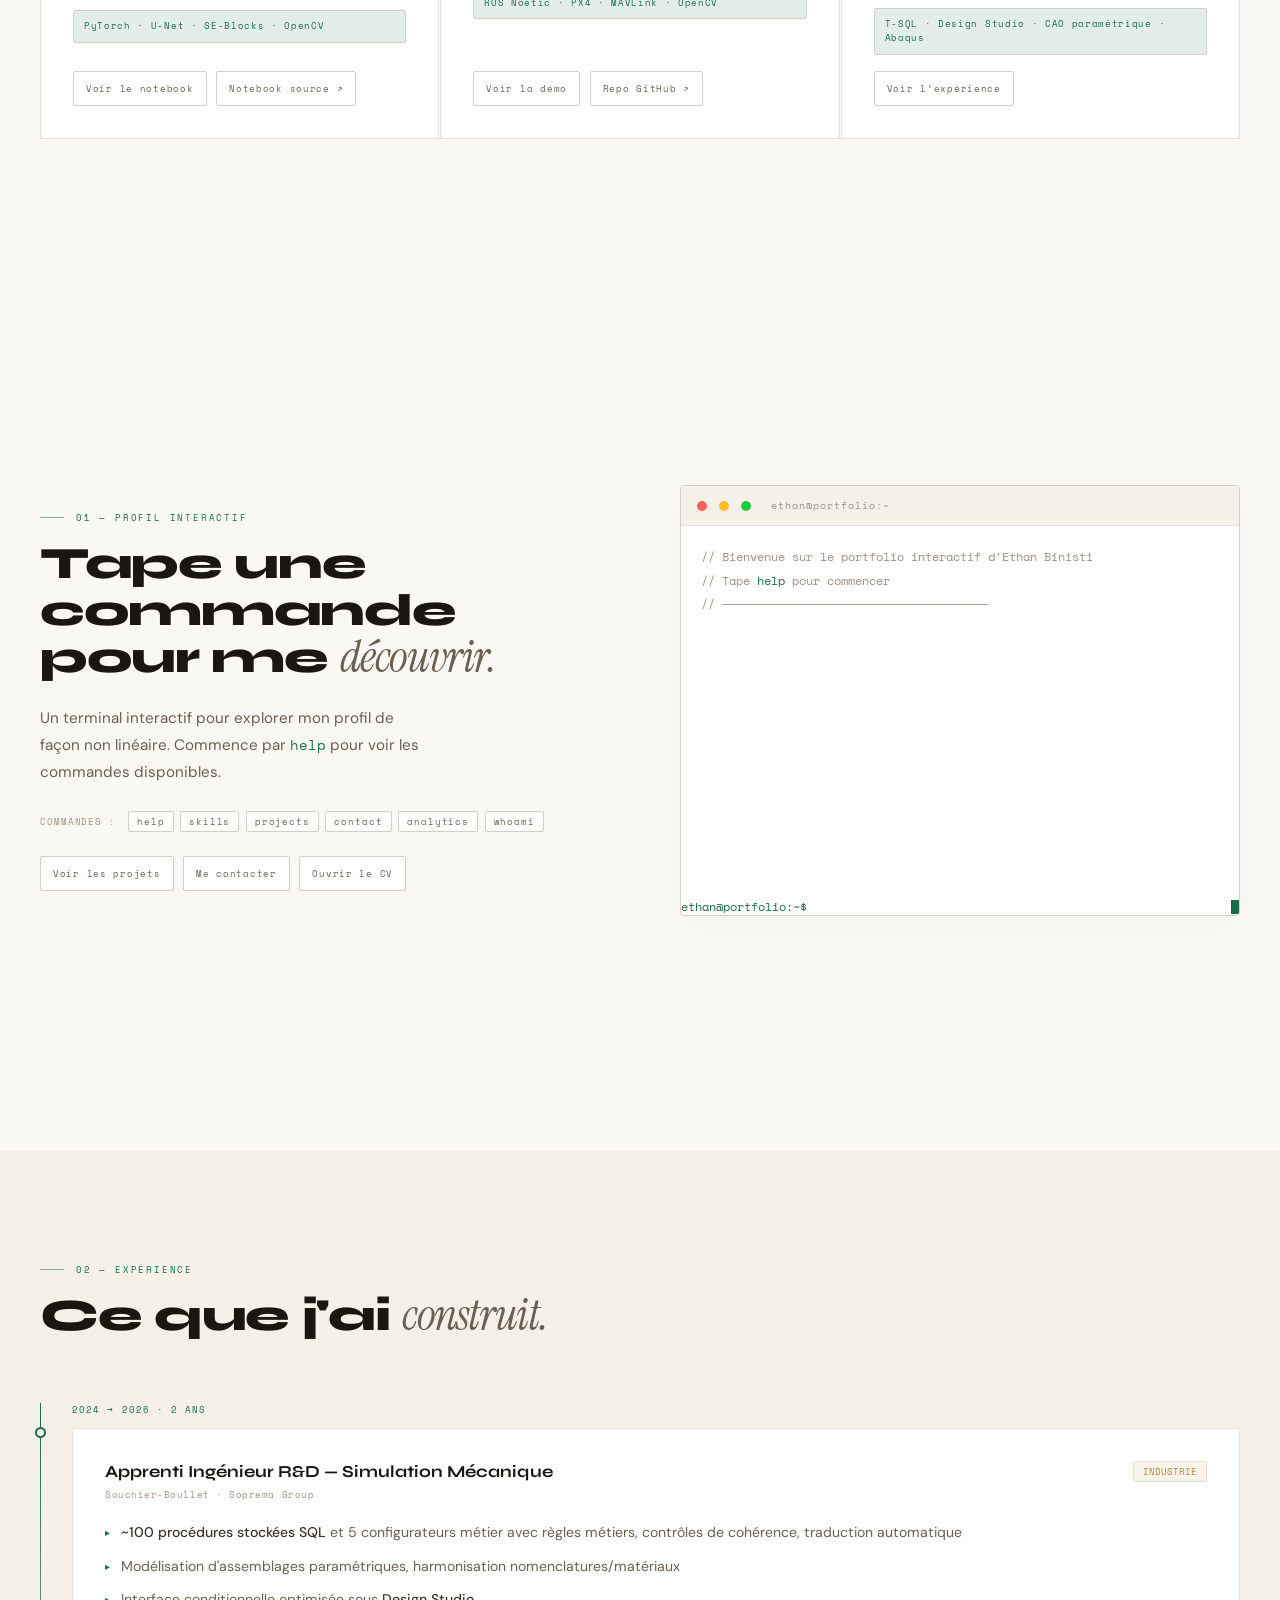
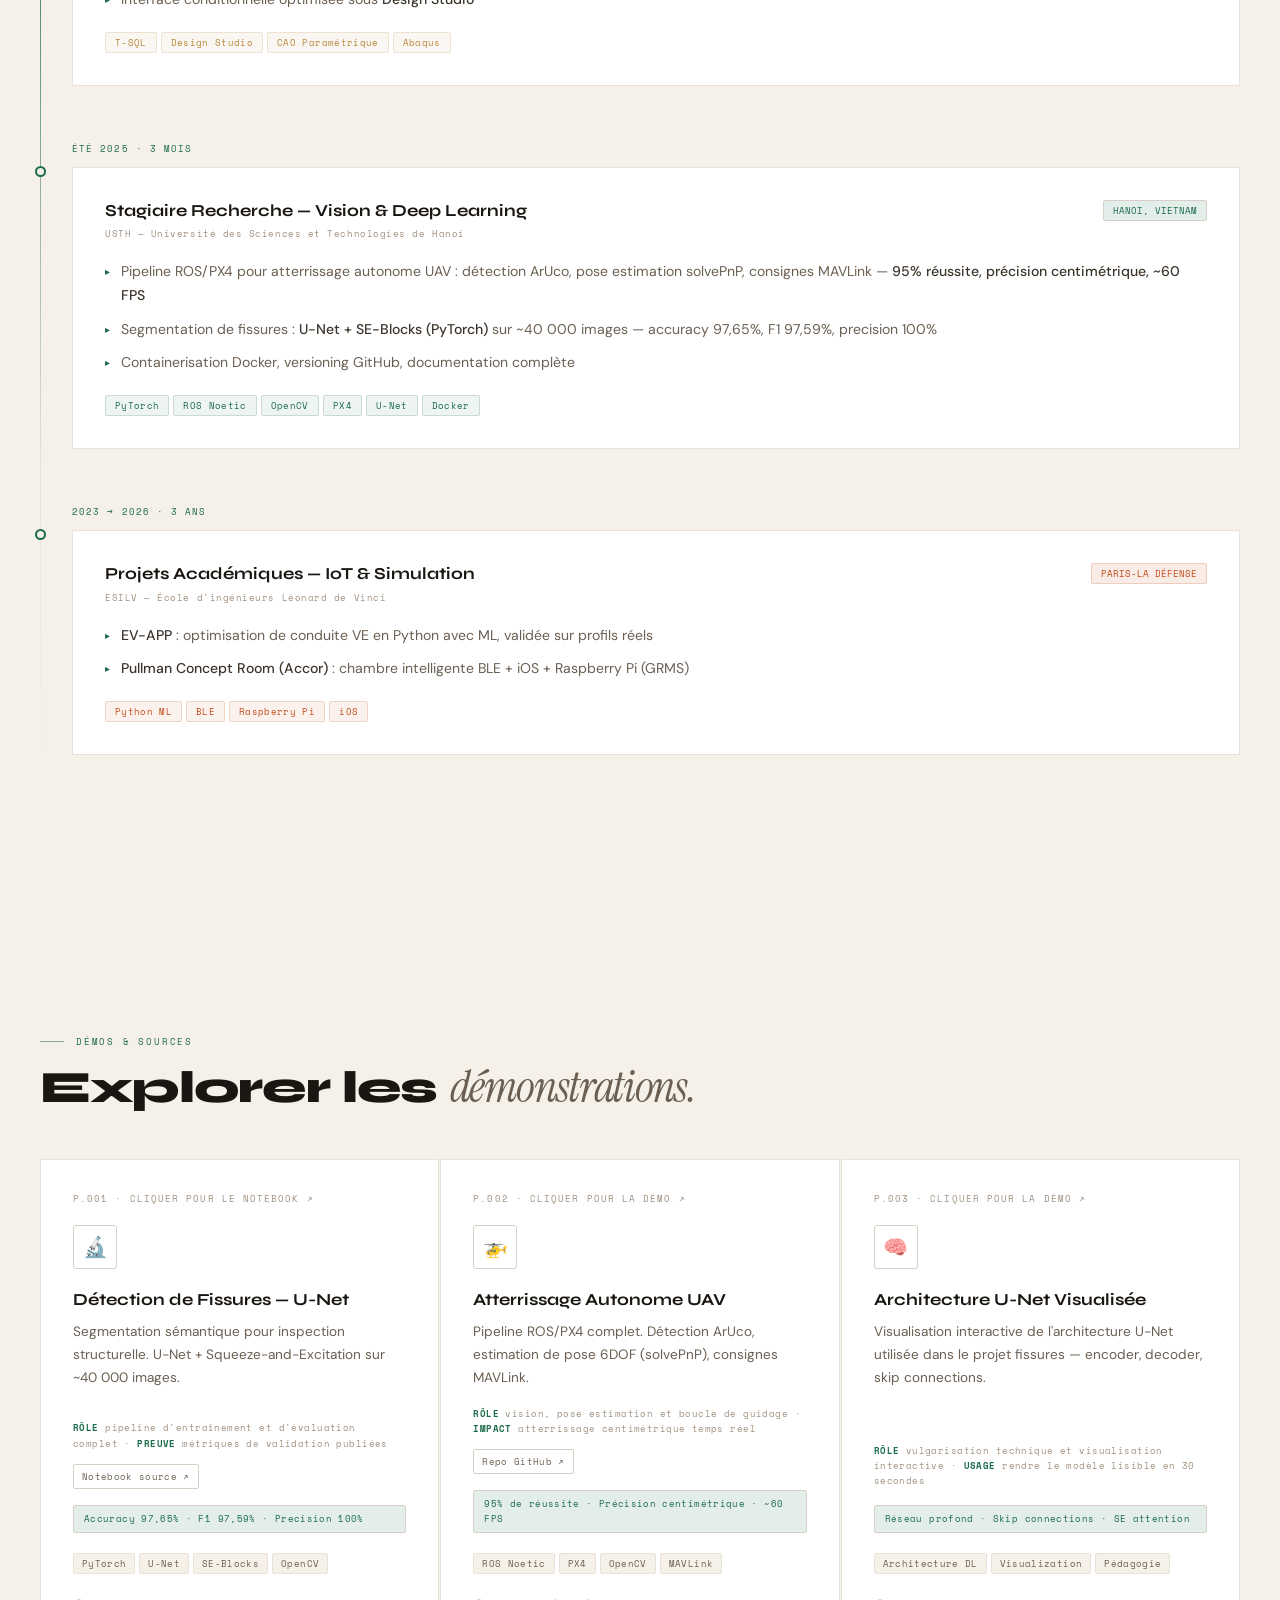
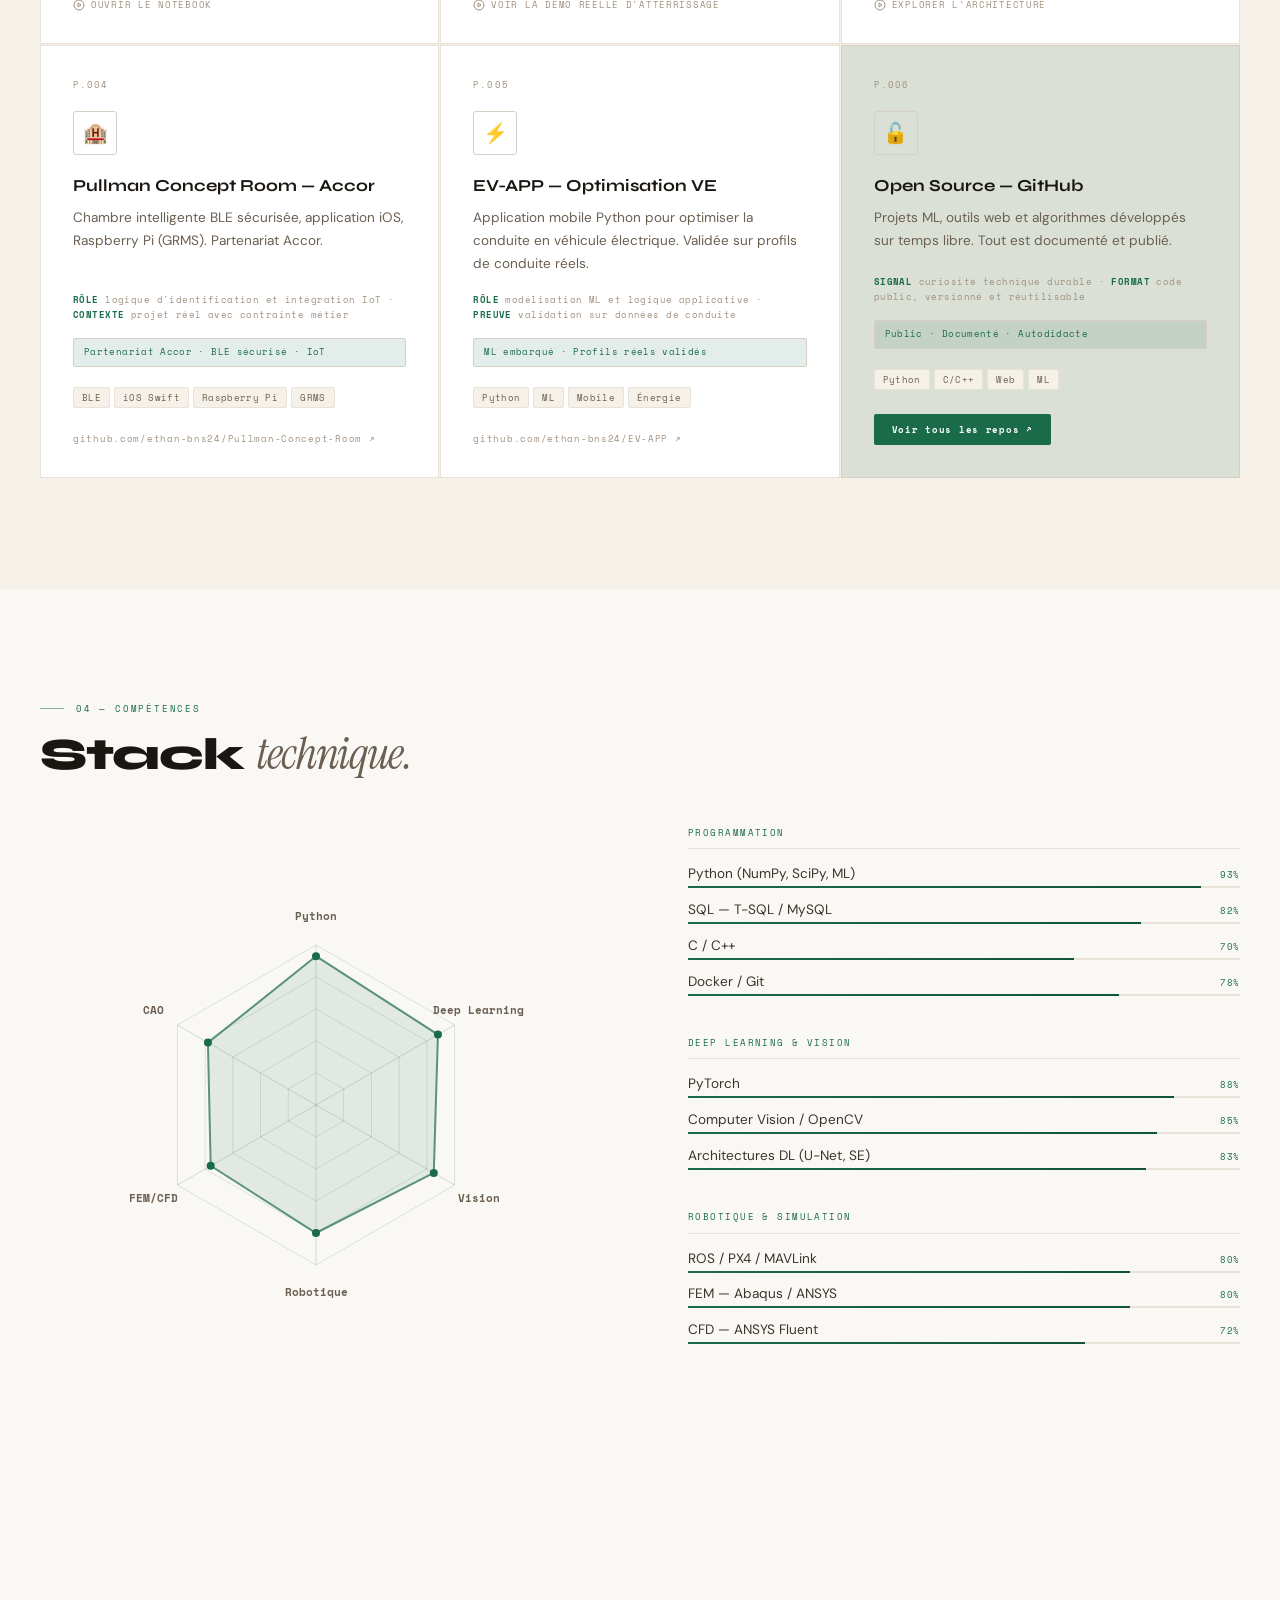
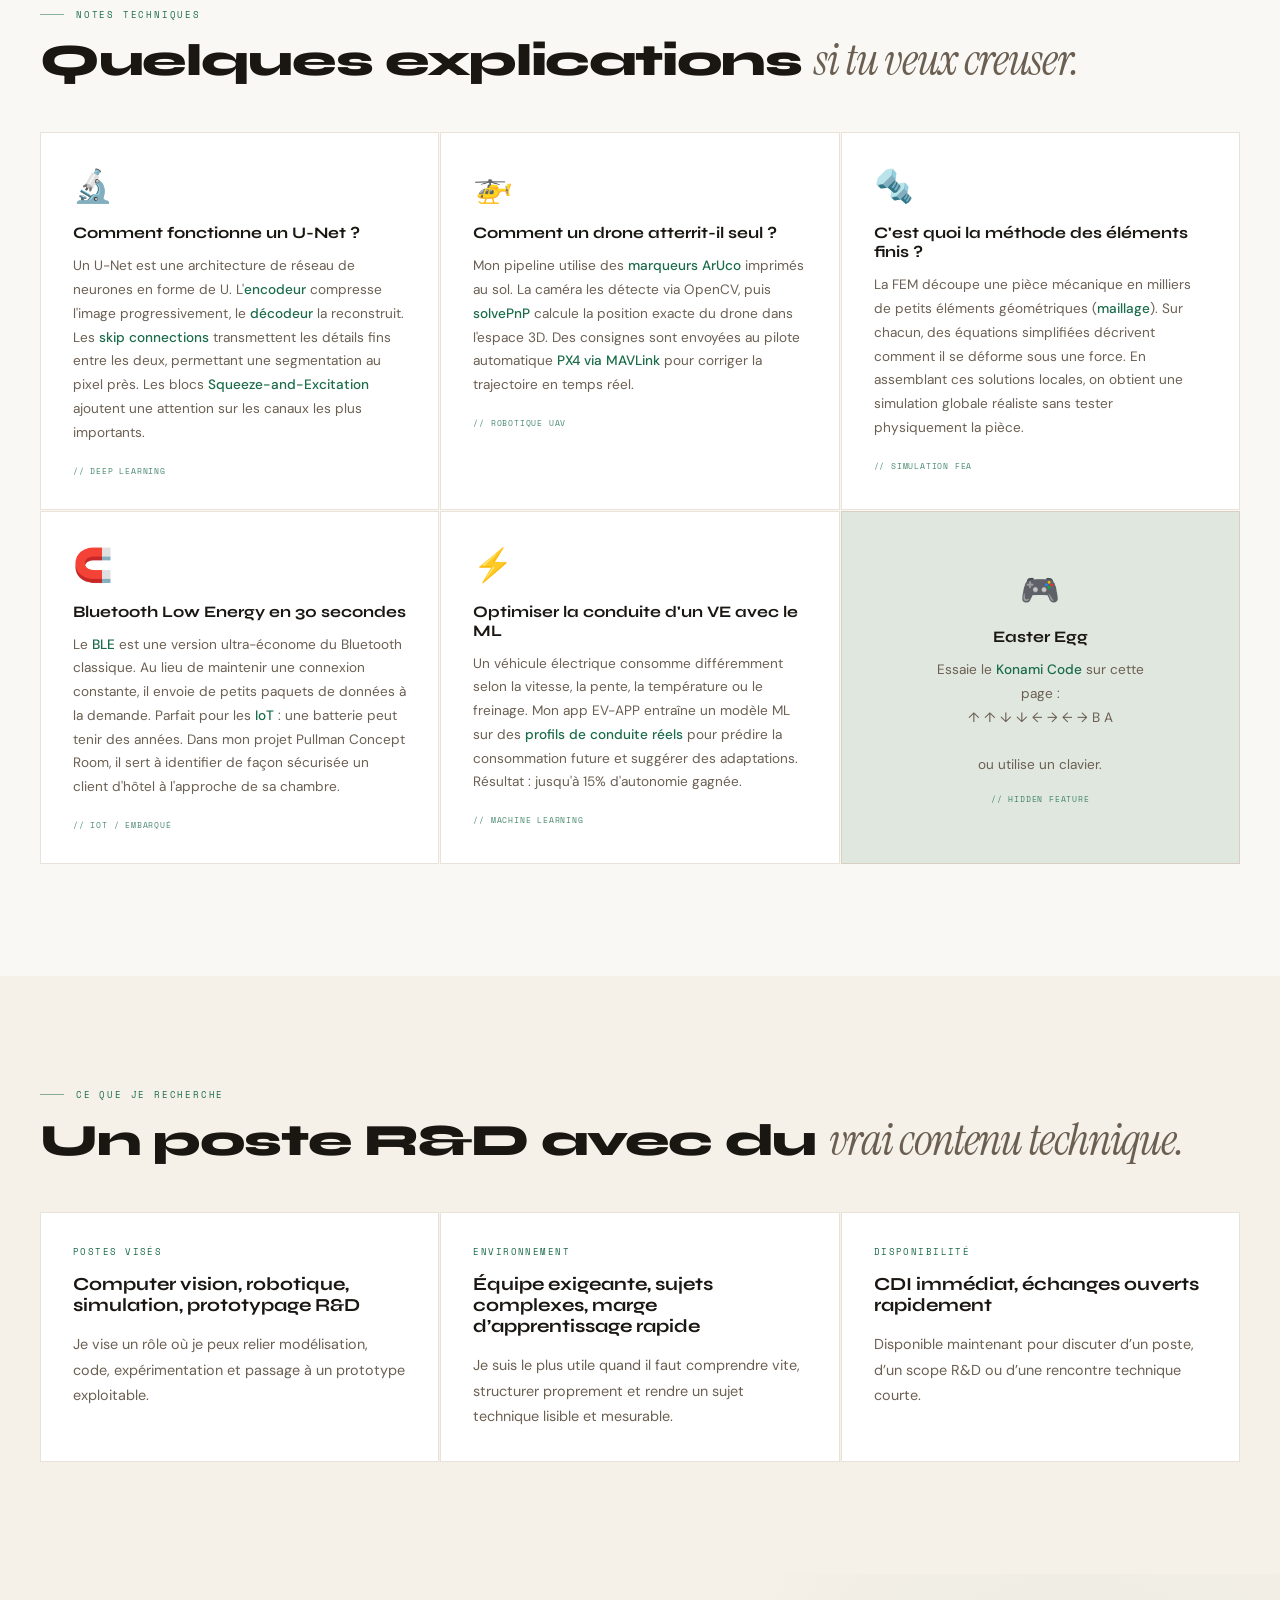
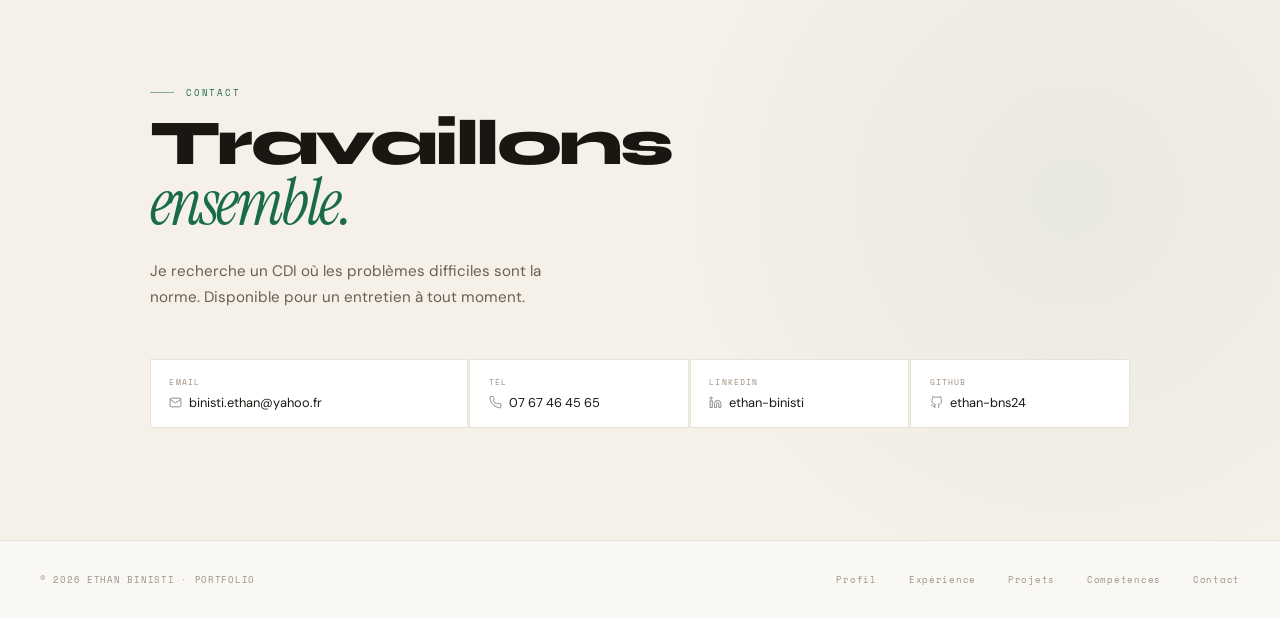
==== commit d4af50de: "feat: enhance portfolio README and update demo links; add canonical URL and structured data" ====
--- a/index.html
+++ b/index.html
@@ -10,6 +10,7 @@
 <meta property="og:description" content="Ingénieur R&D orienté computer vision, simulation numérique et systèmes embarqués.">
 <meta property="og:type" content="website">
 <meta property="og:locale" content="fr_FR">
+<meta property="og:url" content="">
 <meta property="og:image" content="social/og-image.png">
 <meta property="og:image:width" content="1200">
 <meta property="og:image:height" content="630">
@@ -19,10 +20,14 @@
 <meta name="twitter:image" content="social/og-image.png">
 <title>Ethan Binisti — Ingénieur R&D</title>
 <link rel="icon" href="favicon.svg" type="image/svg+xml">
+<link rel="canonical" href="">
 <link rel="preconnect" href="https://fonts.googleapis.com">
 <link rel="preconnect" href="https://fonts.gstatic.com" crossorigin>
 <link href="https://fonts.googleapis.com/css2?family=Space+Mono:wght@400;700&family=Syne:wght@700;800&family=Instrument+Serif:ital@1&family=DM+Sans:wght@300;400;500&display=swap" rel="stylesheet">
 <link rel="stylesheet" href="assets/styles.css">
+<script type="application/ld+json">
+{"@context":"https://schema.org","@type":"Person","name":"Ethan Binisti","jobTitle":"Ingénieur R&D","email":"mailto:binisti.ethan@yahoo.fr","telephone":"+33-7-67-46-45-65","sameAs":["https://linkedin.com/in/ethan-binisti","https://github.com/ethan-bns24"]}
+</script>
 </head>
 <body>
 
@@ -131,7 +136,7 @@
       </ul>
       <div class="fw-stack">PyTorch · U-Net · SE-Blocks · OpenCV</div>
       <div class="fw-actions">
-        <a href="crack-detection-demo.ipynb" target="_blank" rel="noopener noreferrer" class="quick-link" data-track="featured-crack-demo">Voir le notebook ↗</a>
+        <a href="crack-detection-demo.html" target="_blank" rel="noopener noreferrer" class="quick-link" data-track="featured-crack-demo">Voir le notebook ↗</a>
         <a href="crack-detection-demo.ipynb" target="_blank" rel="noopener noreferrer" class="quick-link" data-track="featured-crack-notebook">Notebook source ↗</a>
       </div>
     </article>
@@ -285,8 +290,8 @@
   <h2 class="sh">Explorer les <em>démonstrations.</em></h2>
   <div class="proj-grid">
 
-    <article class="pc rv" data-demo="edge" role="button" tabindex="0" aria-haspopup="dialog" aria-controls="demo-overlay" aria-label="Ouvrir la démo interactive de détection de fissures">
-      <div class="pc-num">P.001 · CLIQUER POUR LA DÉMO ↗</div>
+    <article class="pc rv" data-demo="edge" role="button" tabindex="0" aria-label="Ouvrir le notebook de détection de fissures">
+      <div class="pc-num">P.001 · CLIQUER POUR LE NOTEBOOK ↗</div>
       <div class="pc-icon">🔬</div>
       <div class="pc-title">Détection de Fissures — U-Net</div>
       <p class="pc-desc">Segmentation sémantique pour inspection structurelle. U-Net + Squeeze-and-Excitation sur ~40 000 images.</p>
--- a/assets/styles.css
+++ b/assets/styles.css
@@ -143,9 +143,9 @@
 .term-line.err{color:var(--red);}
 .term-line.hi{color:var(--gold);}
 .term-line.success{color:var(--g);}
-.term-prompt{display:flex;align-items:center;gap:.5rem;margin-top:.75rem;}
-.term-ps{color:var(--g);font-size:12px;}
-.term-input{background:transparent;border:none;outline:none;color:var(--ink);font-family:'Space Mono',monospace;font-size:12px;flex:1;caret-color:var(--g);}
+.term-prompt{display:flex;align-items:center;gap:.5rem;margin-top:.75rem;flex-wrap:nowrap;}
+.term-ps{color:var(--g);font-size:12px;white-space:nowrap;flex-shrink:0;}
+.term-input{background:transparent;border:none;outline:none;color:var(--ink);font-family:'Space Mono',monospace;font-size:12px;flex:1;min-width:0;caret-color:var(--g);}
 .term-cursor-blink{display:inline-block;width:8px;height:14px;background:var(--g);animation:tblink .9s step-end infinite;vertical-align:text-bottom;}
 @keyframes tblink{0%,100%{opacity:1}50%{opacity:0}}
 
@@ -363,7 +363,7 @@
   .term-header{padding:.65rem .85rem;}
   .term-body{min-height:280px;max-height:min(52vh,380px);}
   .term-line{font-size:12.5px;}
-  .term-prompt{flex-wrap:wrap;row-gap:.35rem;}
+  .term-prompt{flex-wrap:nowrap;}
   .term-input{font-size:16px;padding:.35rem 0;}
   .term-cursor-blink{display:none;}
   .proj-grid{grid-template-columns:1fr 1fr;}
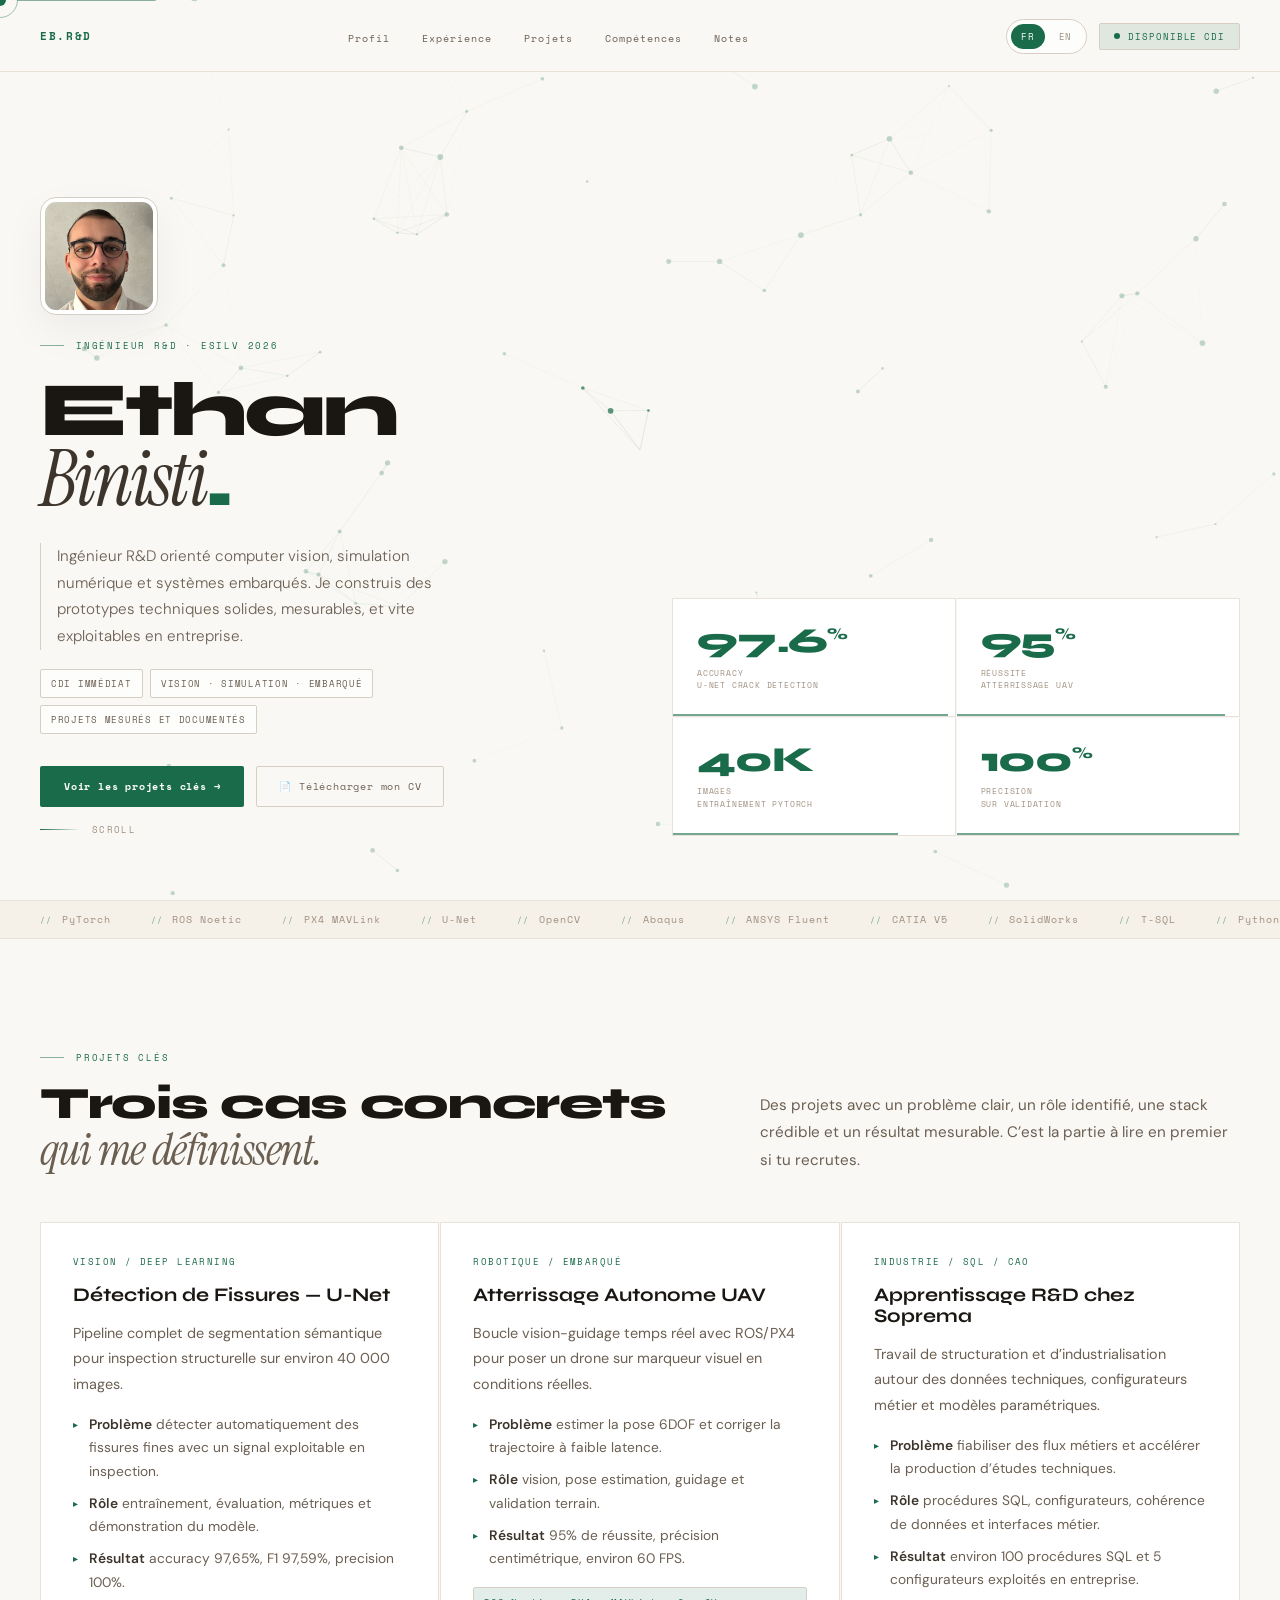
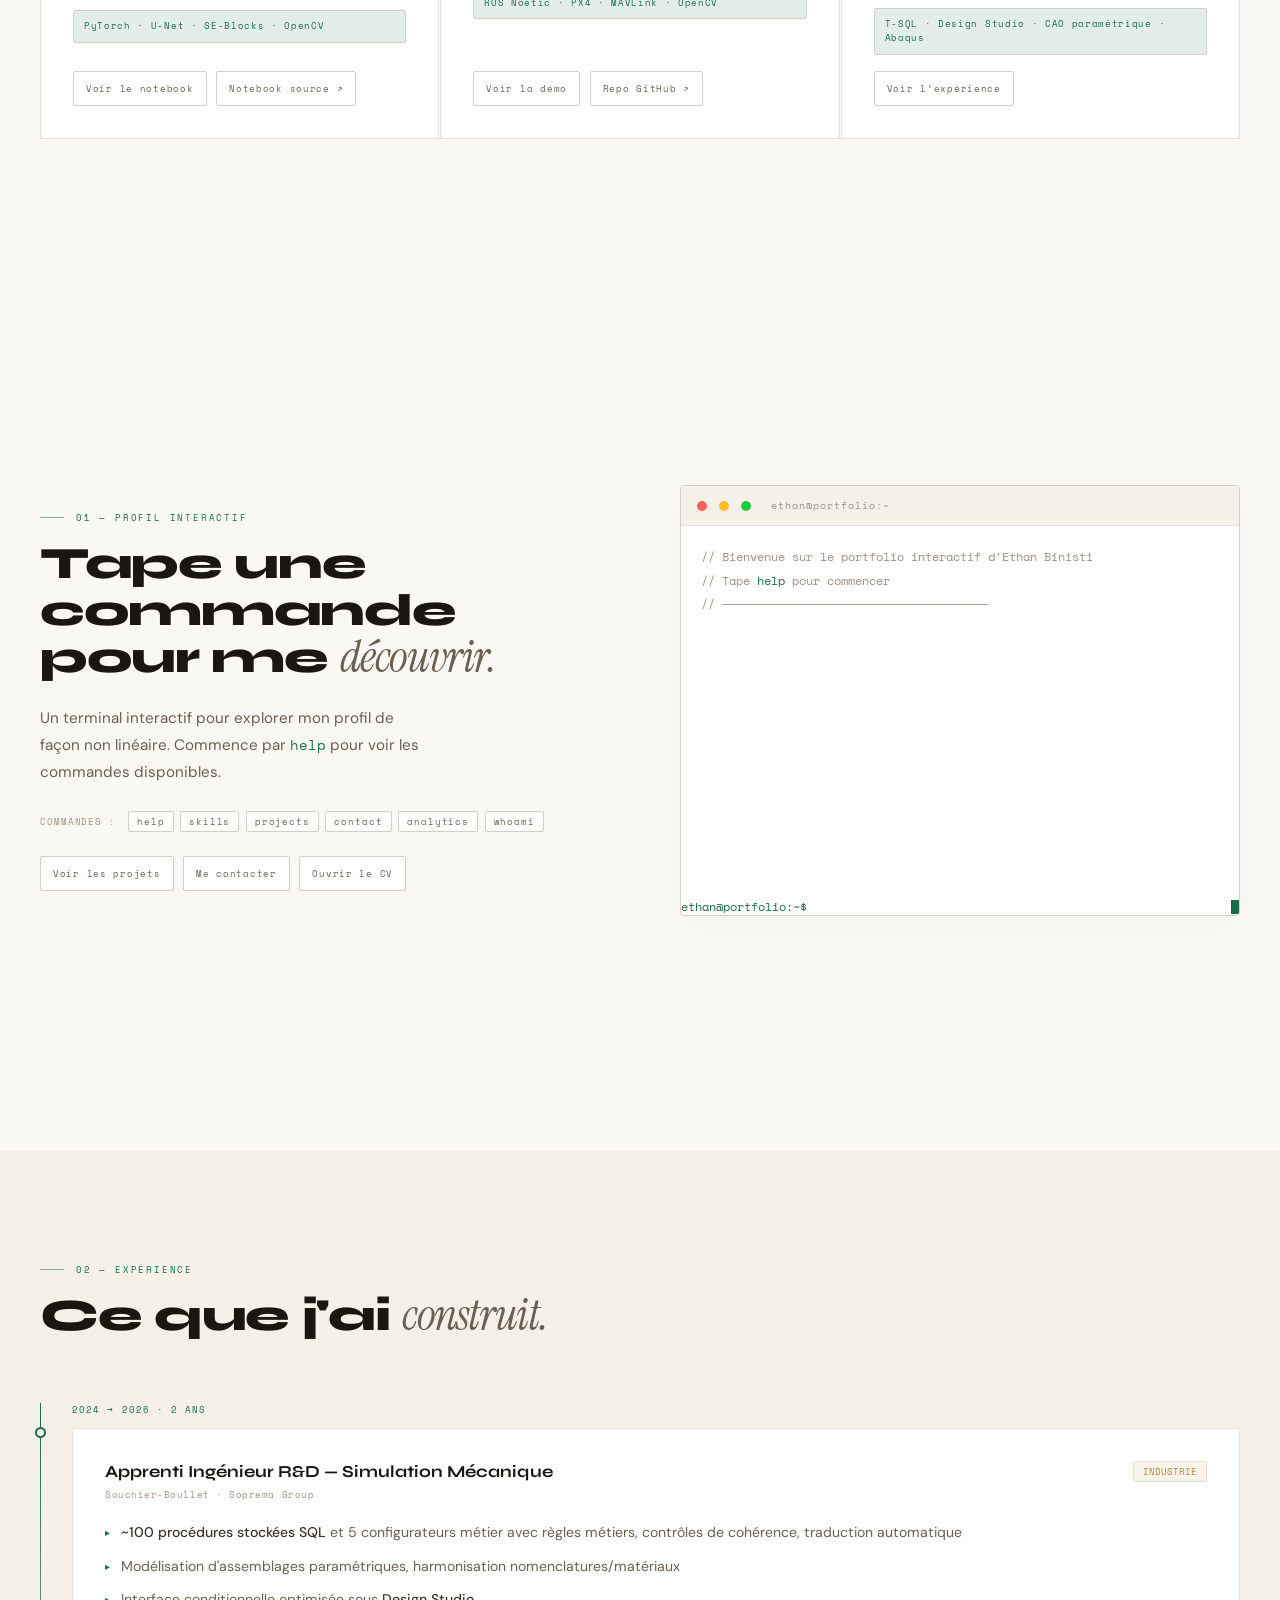
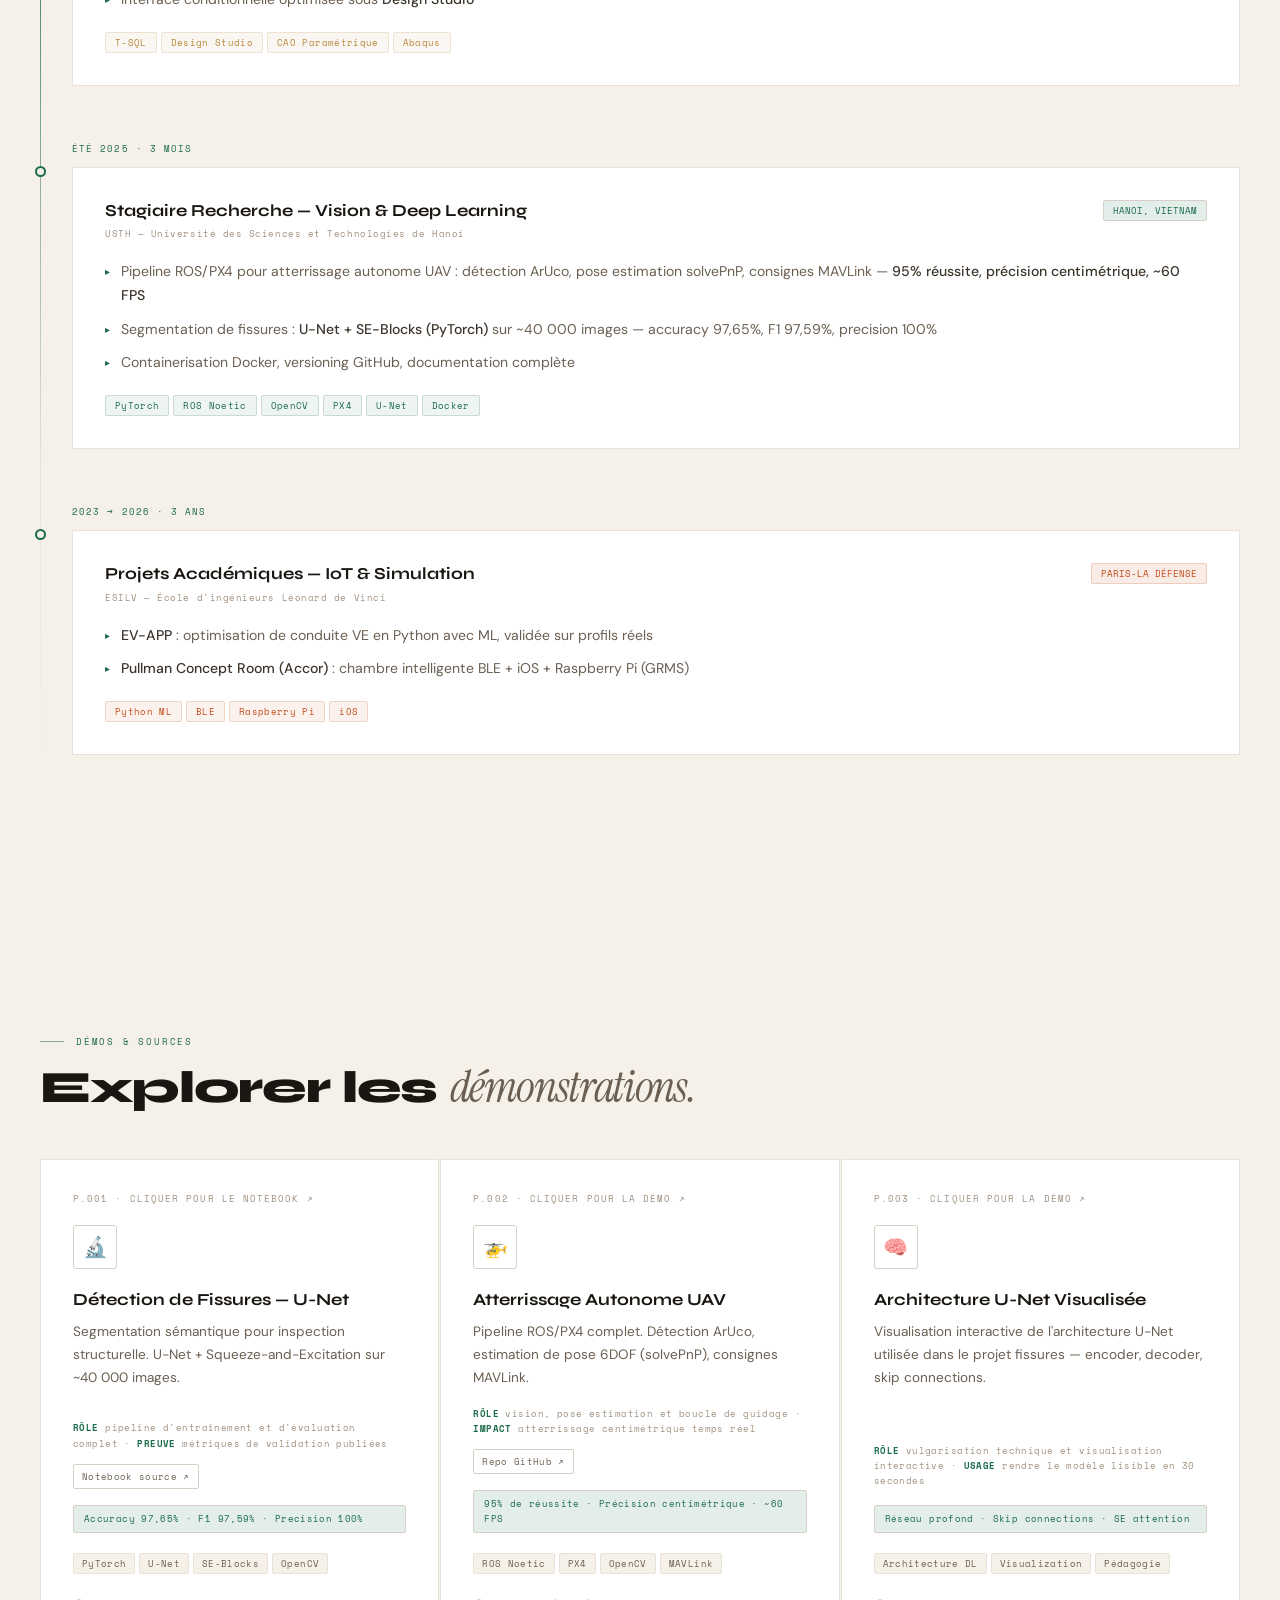
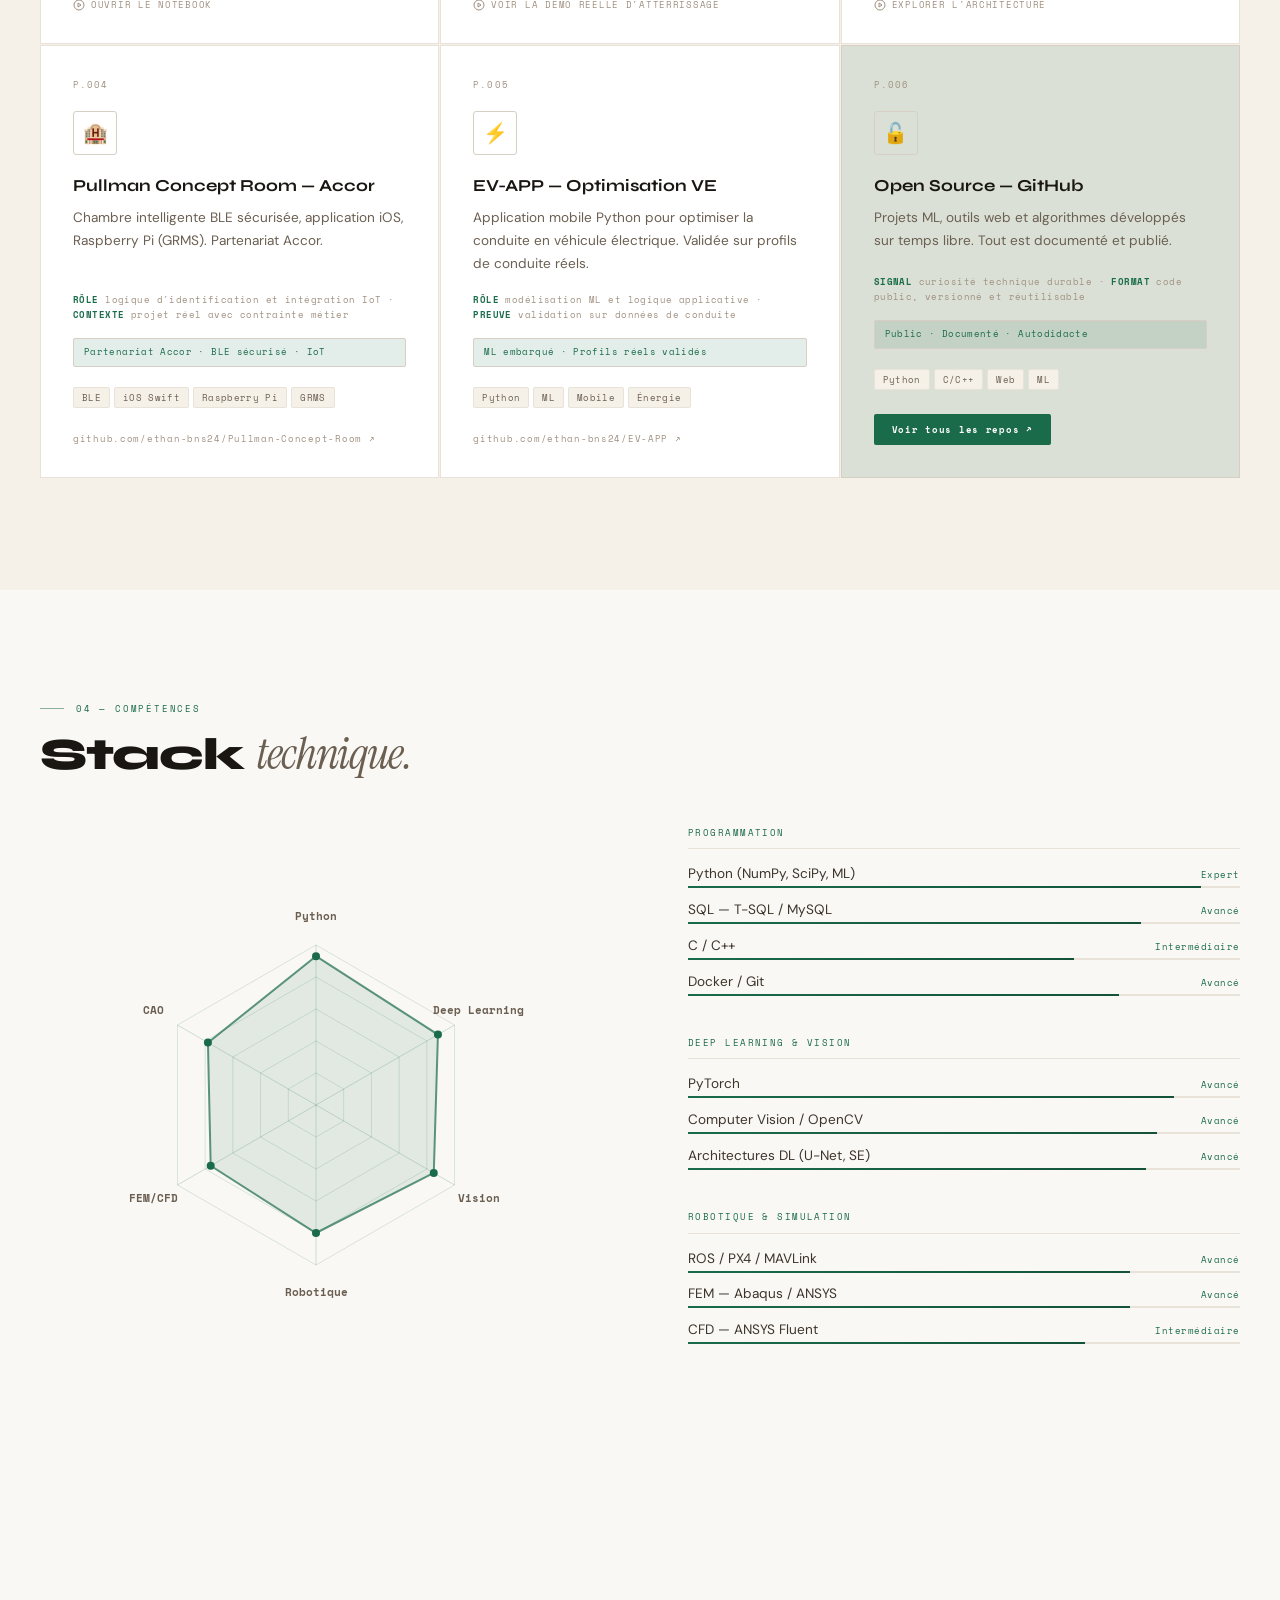
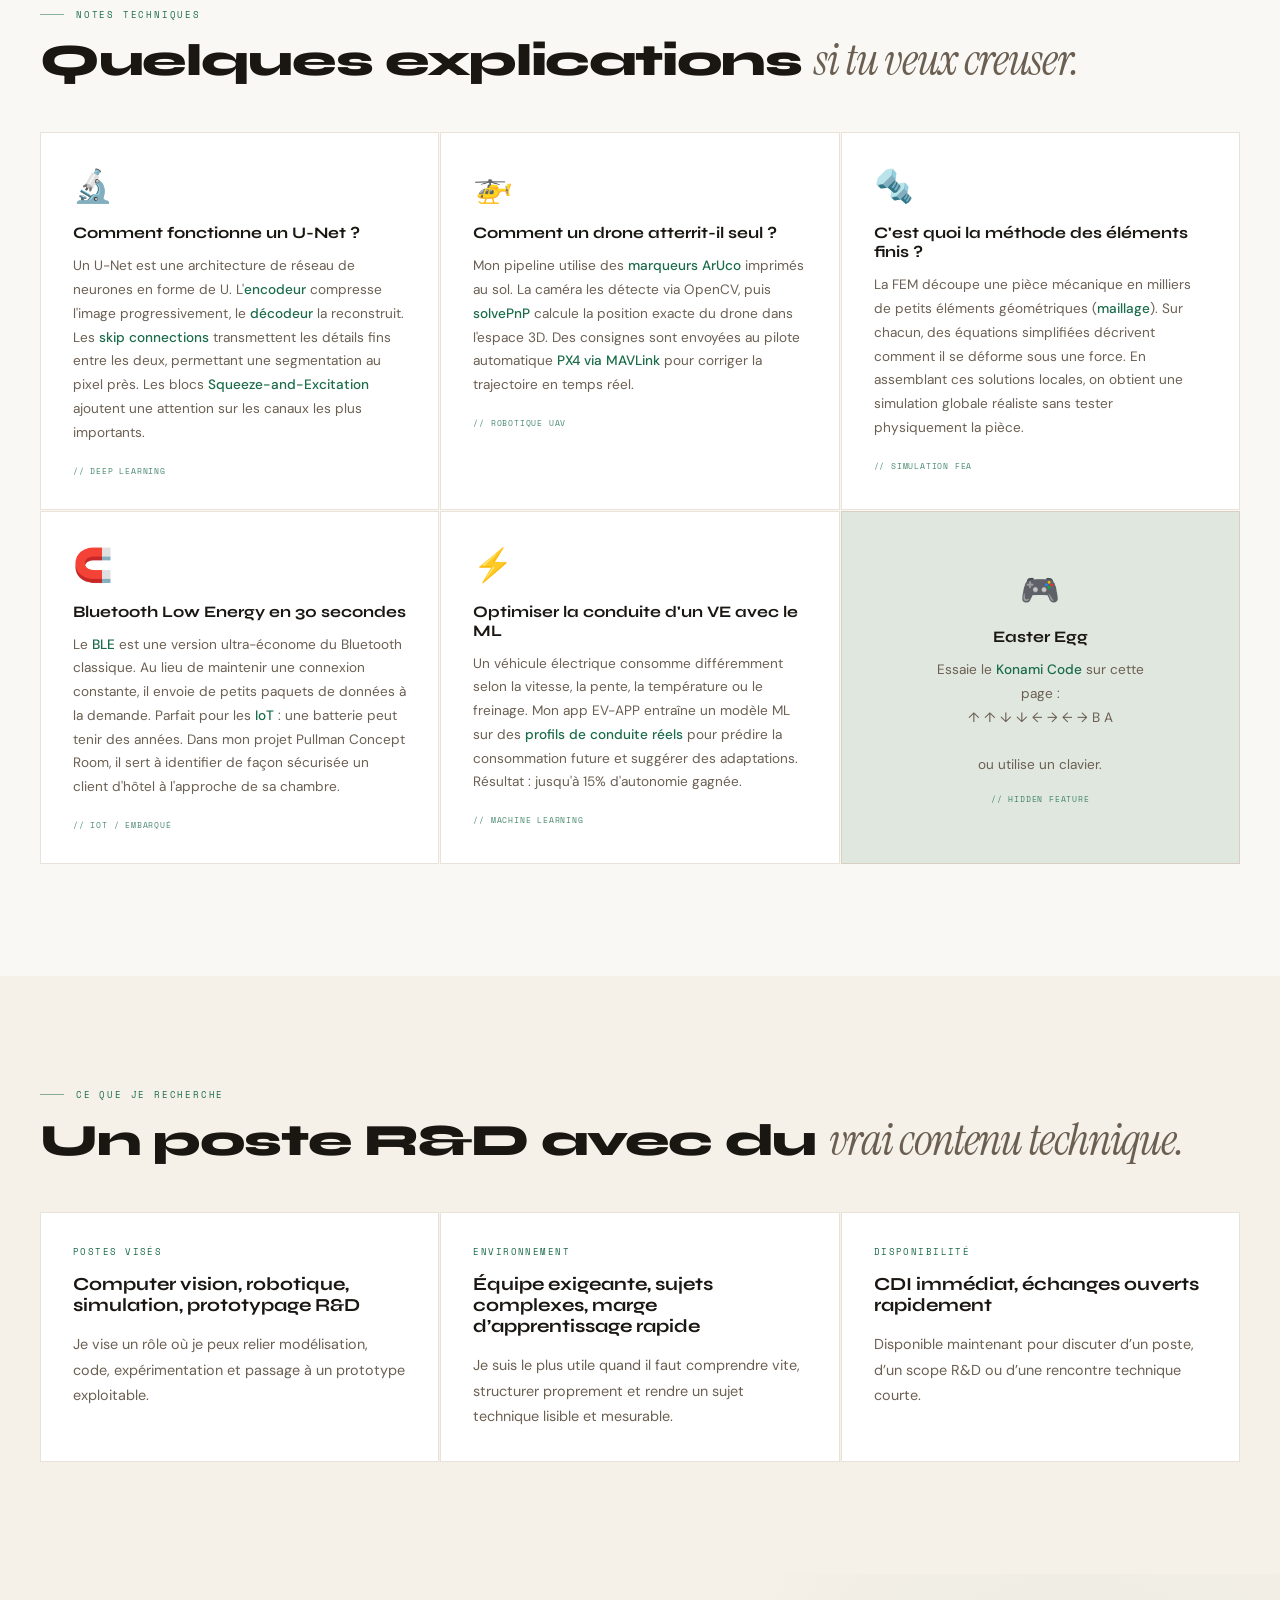
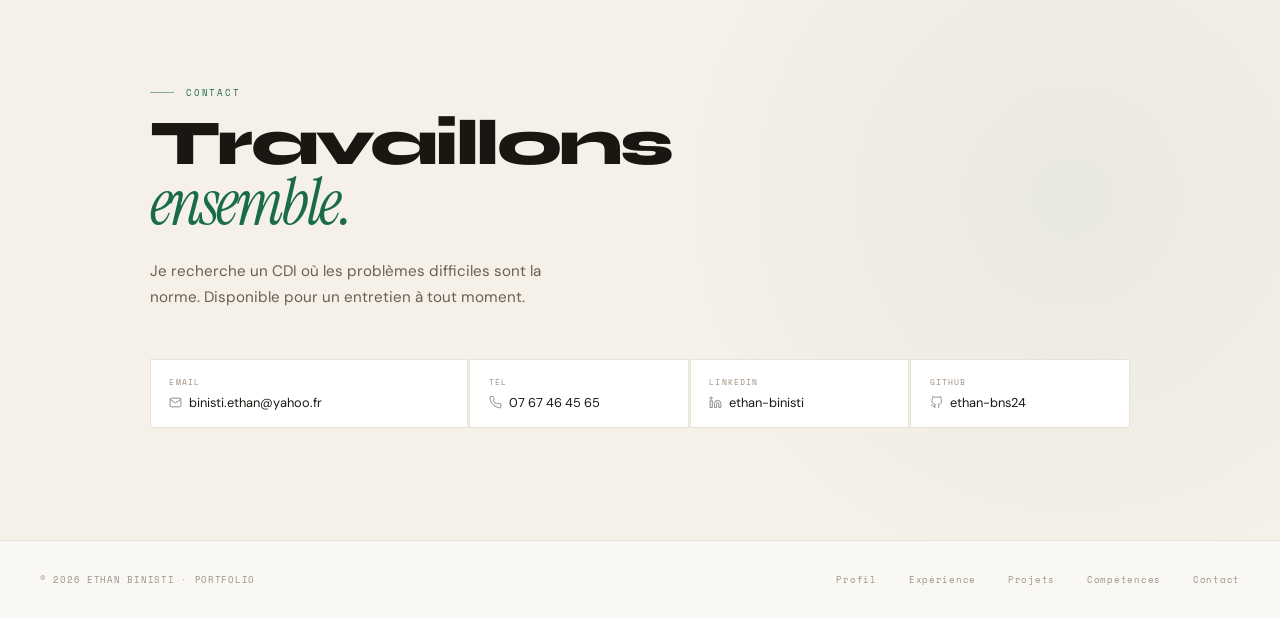
==== commit 4df6bd85: "feat: update skill levels in portfolio to reflect expertise and improve clarity" ====
--- a/index.html
+++ b/index.html
@@ -375,22 +375,22 @@
     <div class="rv">
       <div class="skill-group">
         <div class="sg-title">PROGRAMMATION</div>
-        <div class="sk-item"><div class="sk-top"><span class="sk-name">Python (NumPy, SciPy, ML)</span><span class="sk-val">93%</span></div><div class="sk-track"><div class="sk-fill" data-p="93"></div></div></div>
-        <div class="sk-item"><div class="sk-top"><span class="sk-name">SQL — T-SQL / MySQL</span><span class="sk-val">82%</span></div><div class="sk-track"><div class="sk-fill" data-p="82"></div></div></div>
-        <div class="sk-item"><div class="sk-top"><span class="sk-name">C / C++</span><span class="sk-val">70%</span></div><div class="sk-track"><div class="sk-fill" data-p="70"></div></div></div>
-        <div class="sk-item"><div class="sk-top"><span class="sk-name">Docker / Git</span><span class="sk-val">78%</span></div><div class="sk-track"><div class="sk-fill" data-p="78"></div></div></div>
+        <div class="sk-item"><div class="sk-top"><span class="sk-name">Python (NumPy, SciPy, ML)</span><span class="sk-val">Expert</span></div><div class="sk-track"><div class="sk-fill" data-p="93"></div></div></div>
+        <div class="sk-item"><div class="sk-top"><span class="sk-name">SQL — T-SQL / MySQL</span><span class="sk-val">Avancé</span></div><div class="sk-track"><div class="sk-fill" data-p="82"></div></div></div>
+        <div class="sk-item"><div class="sk-top"><span class="sk-name">C / C++</span><span class="sk-val">Intermédiaire</span></div><div class="sk-track"><div class="sk-fill" data-p="70"></div></div></div>
+        <div class="sk-item"><div class="sk-top"><span class="sk-name">Docker / Git</span><span class="sk-val">Avancé</span></div><div class="sk-track"><div class="sk-fill" data-p="78"></div></div></div>
       </div>
       <div class="skill-group">
         <div class="sg-title">DEEP LEARNING & VISION</div>
-        <div class="sk-item"><div class="sk-top"><span class="sk-name">PyTorch</span><span class="sk-val">88%</span></div><div class="sk-track"><div class="sk-fill" data-p="88"></div></div></div>
-        <div class="sk-item"><div class="sk-top"><span class="sk-name">Computer Vision / OpenCV</span><span class="sk-val">85%</span></div><div class="sk-track"><div class="sk-fill" data-p="85"></div></div></div>
-        <div class="sk-item"><div class="sk-top"><span class="sk-name">Architectures DL (U-Net, SE)</span><span class="sk-val">83%</span></div><div class="sk-track"><div class="sk-fill" data-p="83"></div></div></div>
+        <div class="sk-item"><div class="sk-top"><span class="sk-name">PyTorch</span><span class="sk-val">Avancé</span></div><div class="sk-track"><div class="sk-fill" data-p="88"></div></div></div>
+        <div class="sk-item"><div class="sk-top"><span class="sk-name">Computer Vision / OpenCV</span><span class="sk-val">Avancé</span></div><div class="sk-track"><div class="sk-fill" data-p="85"></div></div></div>
+        <div class="sk-item"><div class="sk-top"><span class="sk-name">Architectures DL (U-Net, SE)</span><span class="sk-val">Avancé</span></div><div class="sk-track"><div class="sk-fill" data-p="83"></div></div></div>
       </div>
       <div class="skill-group">
         <div class="sg-title">ROBOTIQUE & SIMULATION</div>
-        <div class="sk-item"><div class="sk-top"><span class="sk-name">ROS / PX4 / MAVLink</span><span class="sk-val">80%</span></div><div class="sk-track"><div class="sk-fill" data-p="80"></div></div></div>
-        <div class="sk-item"><div class="sk-top"><span class="sk-name">FEM — Abaqus / ANSYS</span><span class="sk-val">80%</span></div><div class="sk-track"><div class="sk-fill" data-p="80"></div></div></div>
-        <div class="sk-item"><div class="sk-top"><span class="sk-name">CFD — ANSYS Fluent</span><span class="sk-val">72%</span></div><div class="sk-track"><div class="sk-fill" data-p="72"></div></div></div>
+        <div class="sk-item"><div class="sk-top"><span class="sk-name">ROS / PX4 / MAVLink</span><span class="sk-val">Avancé</span></div><div class="sk-track"><div class="sk-fill" data-p="80"></div></div></div>
+        <div class="sk-item"><div class="sk-top"><span class="sk-name">FEM — Abaqus / ANSYS</span><span class="sk-val">Avancé</span></div><div class="sk-track"><div class="sk-fill" data-p="80"></div></div></div>
+        <div class="sk-item"><div class="sk-top"><span class="sk-name">CFD — ANSYS Fluent</span><span class="sk-val">Intermédiaire</span></div><div class="sk-track"><div class="sk-fill" data-p="72"></div></div></div>
       </div>
     </div>
   </div>
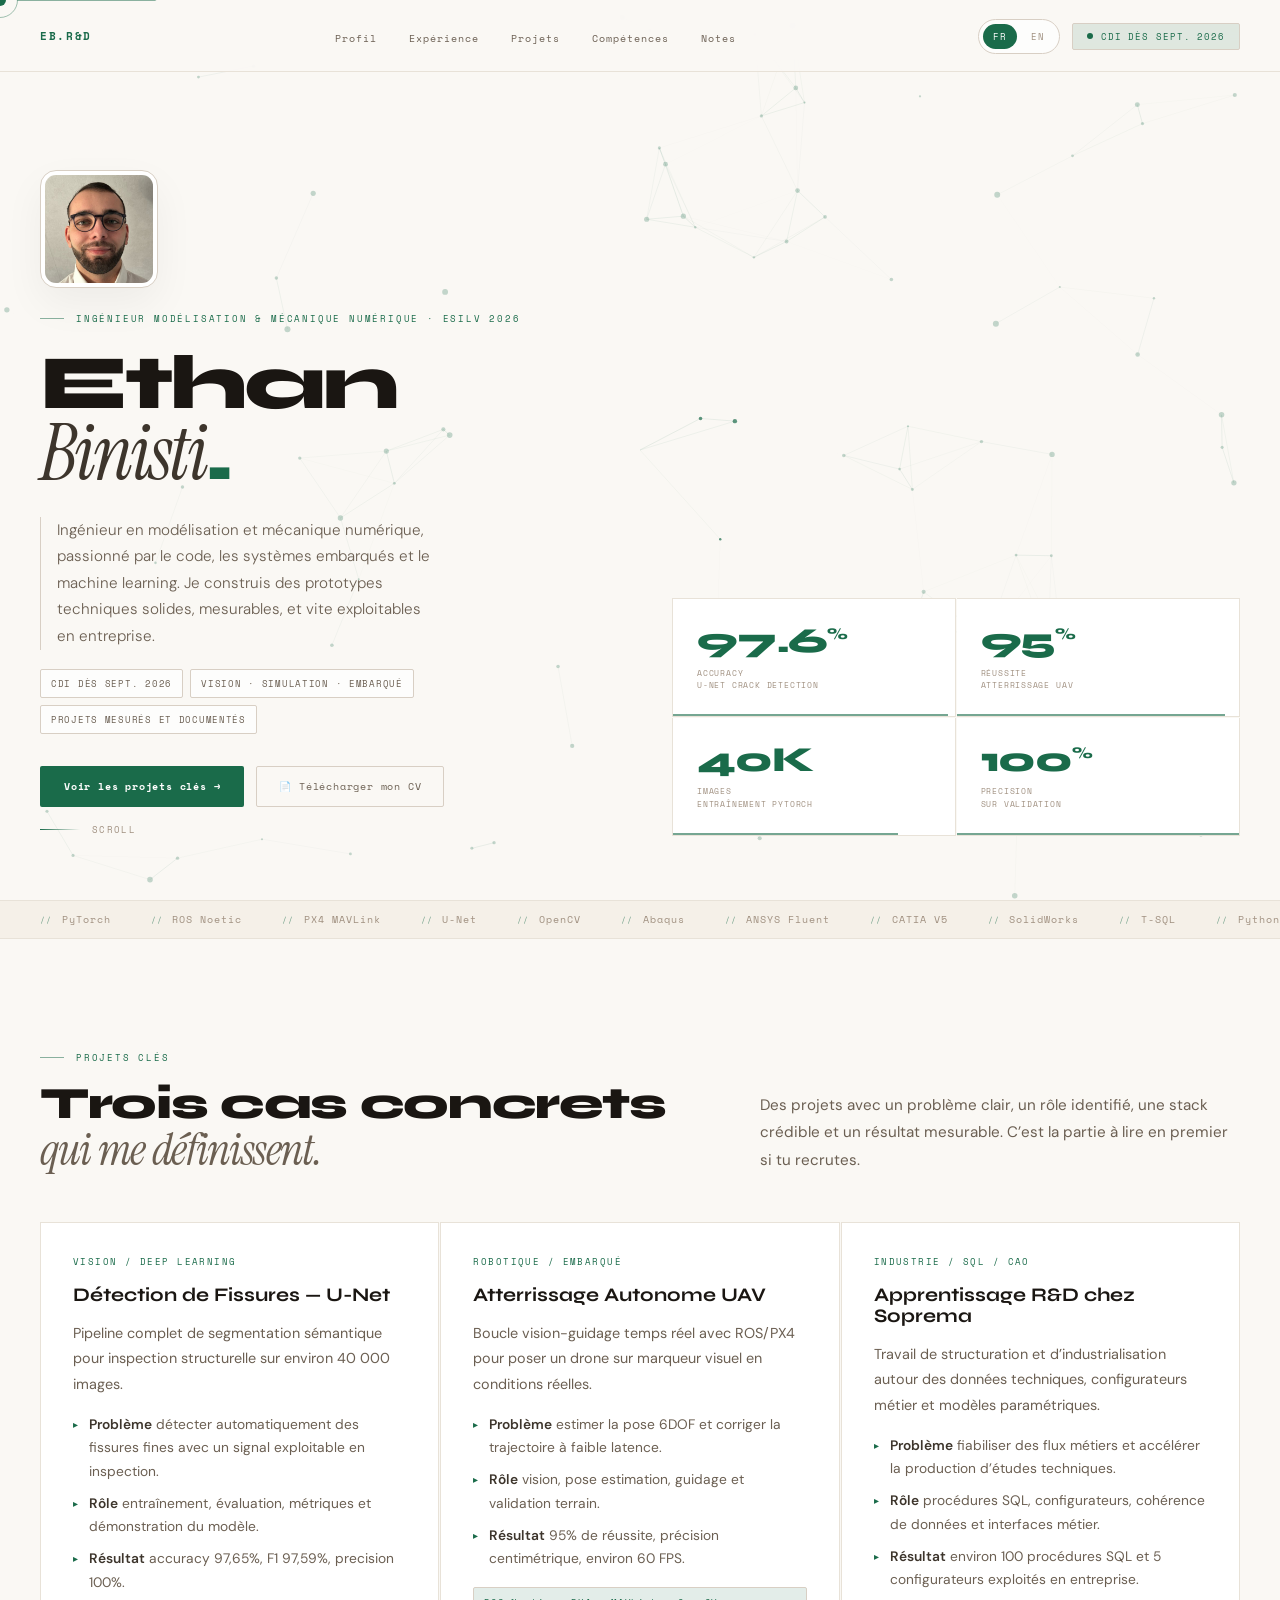
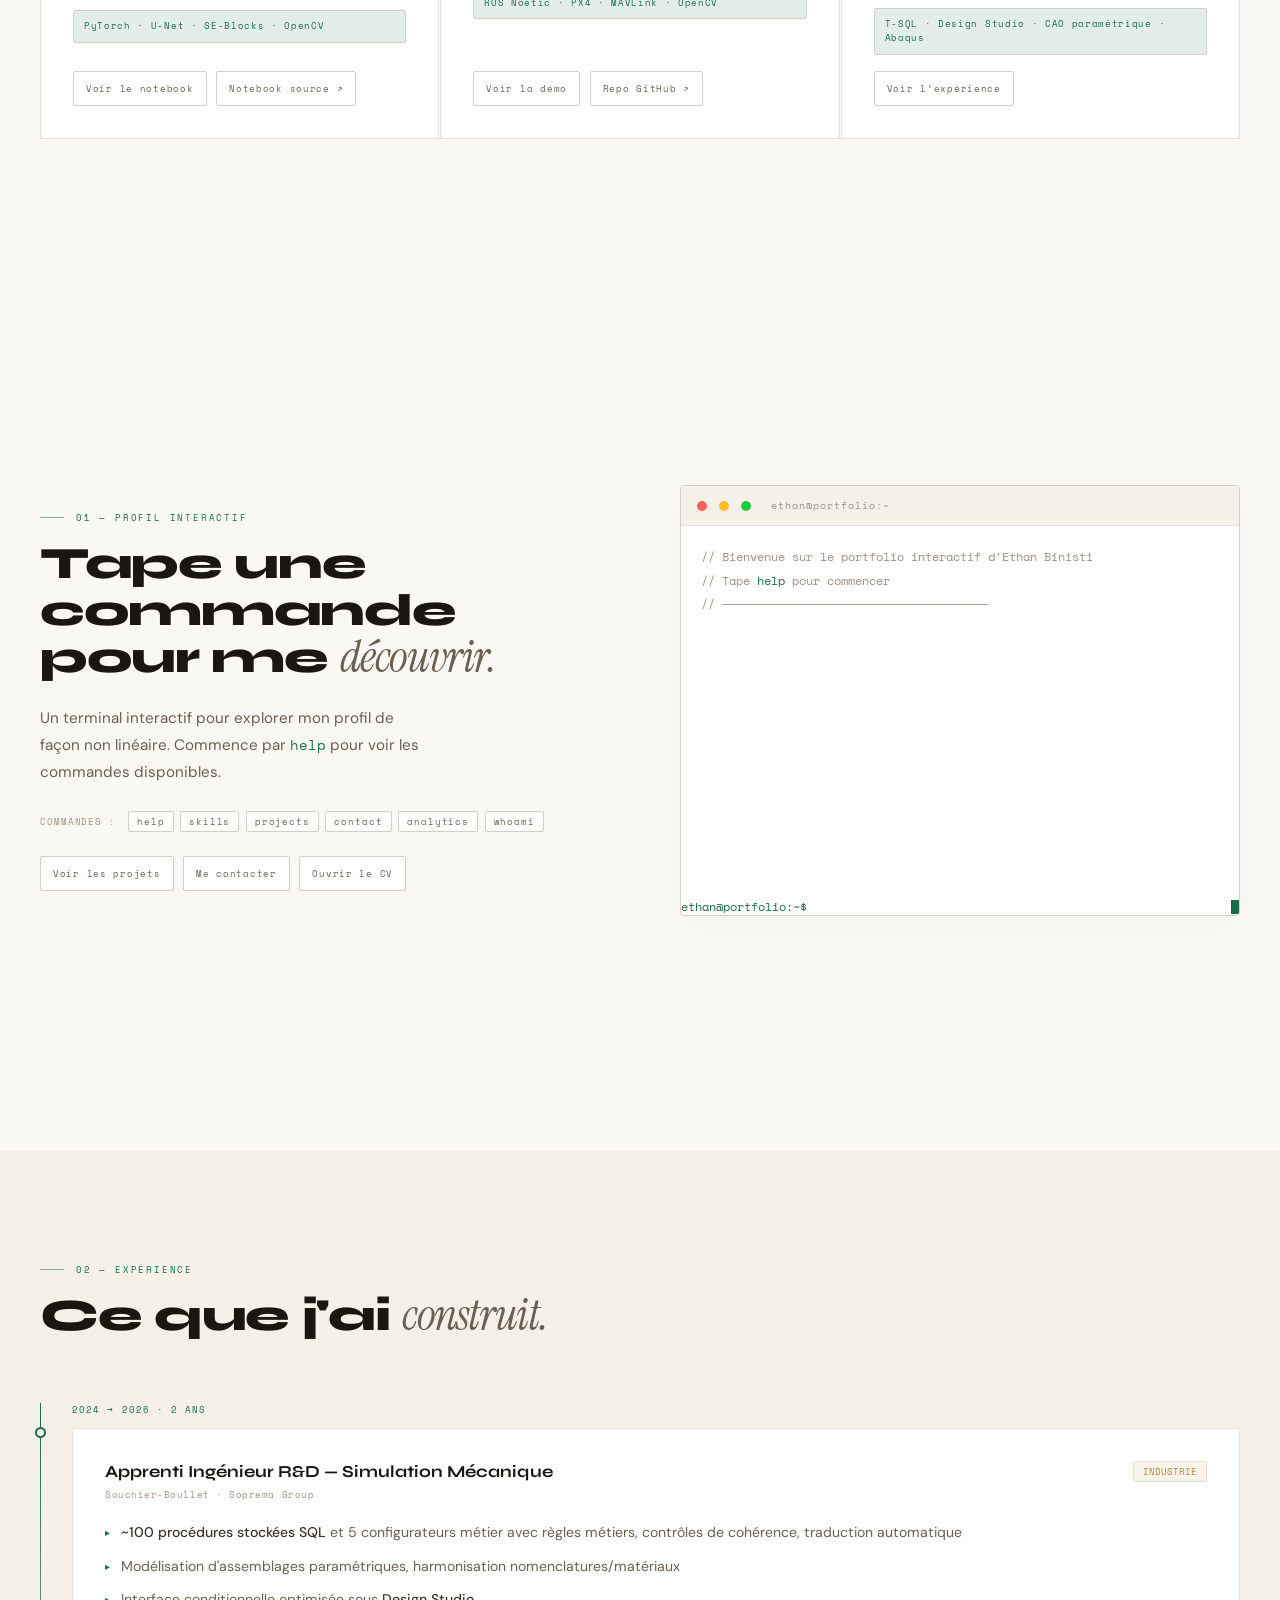
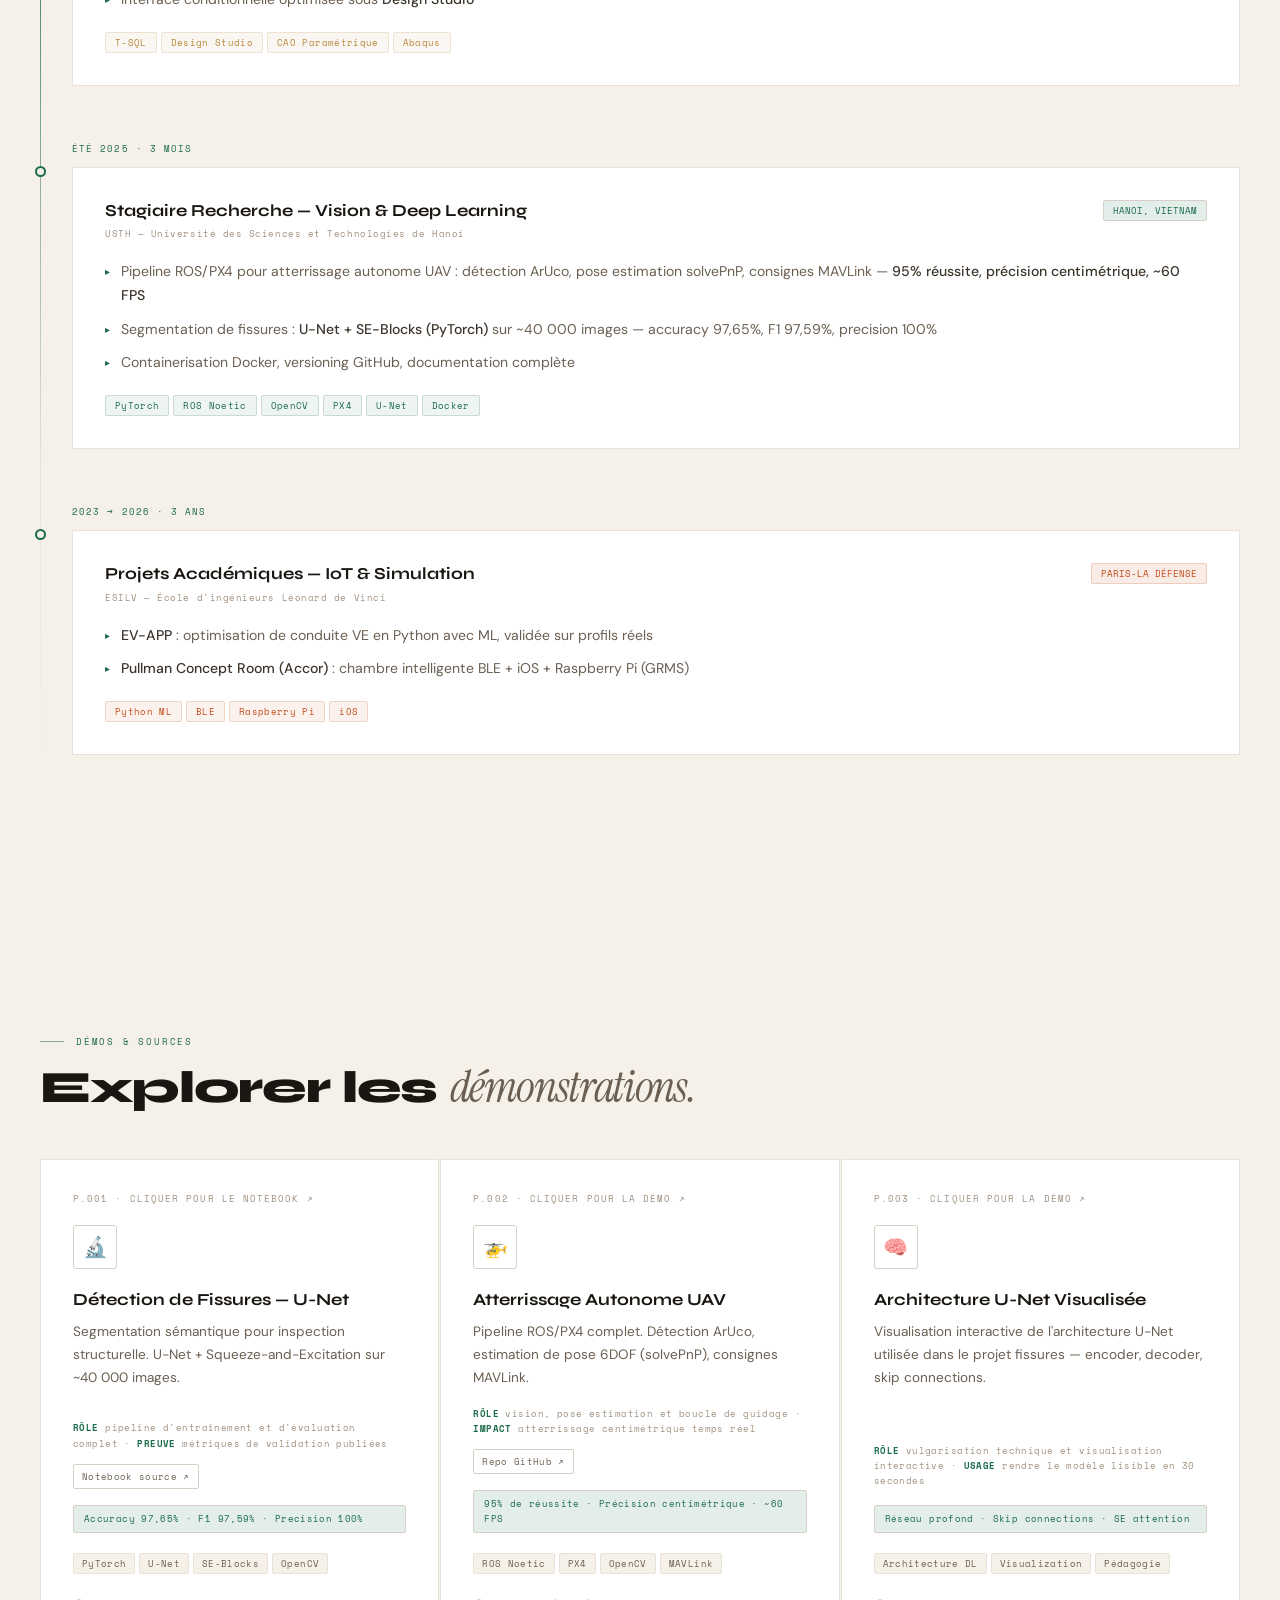
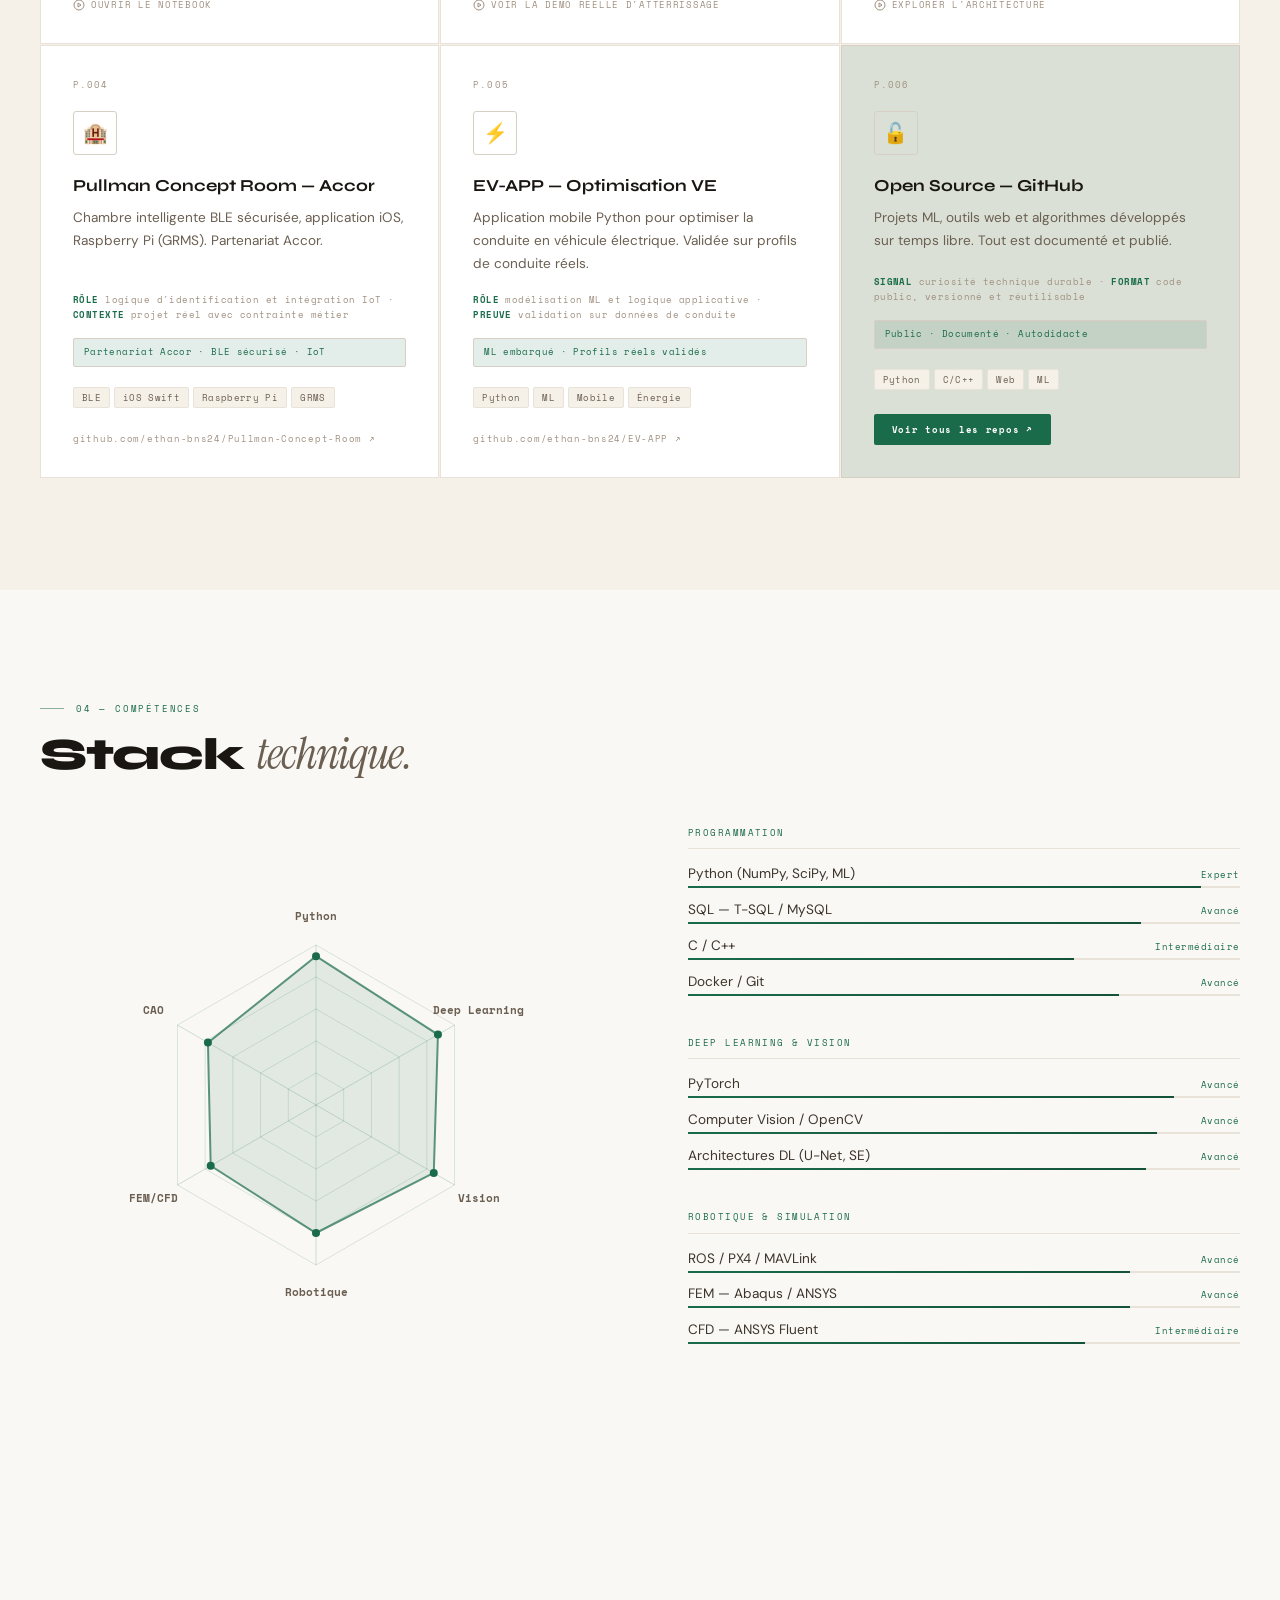
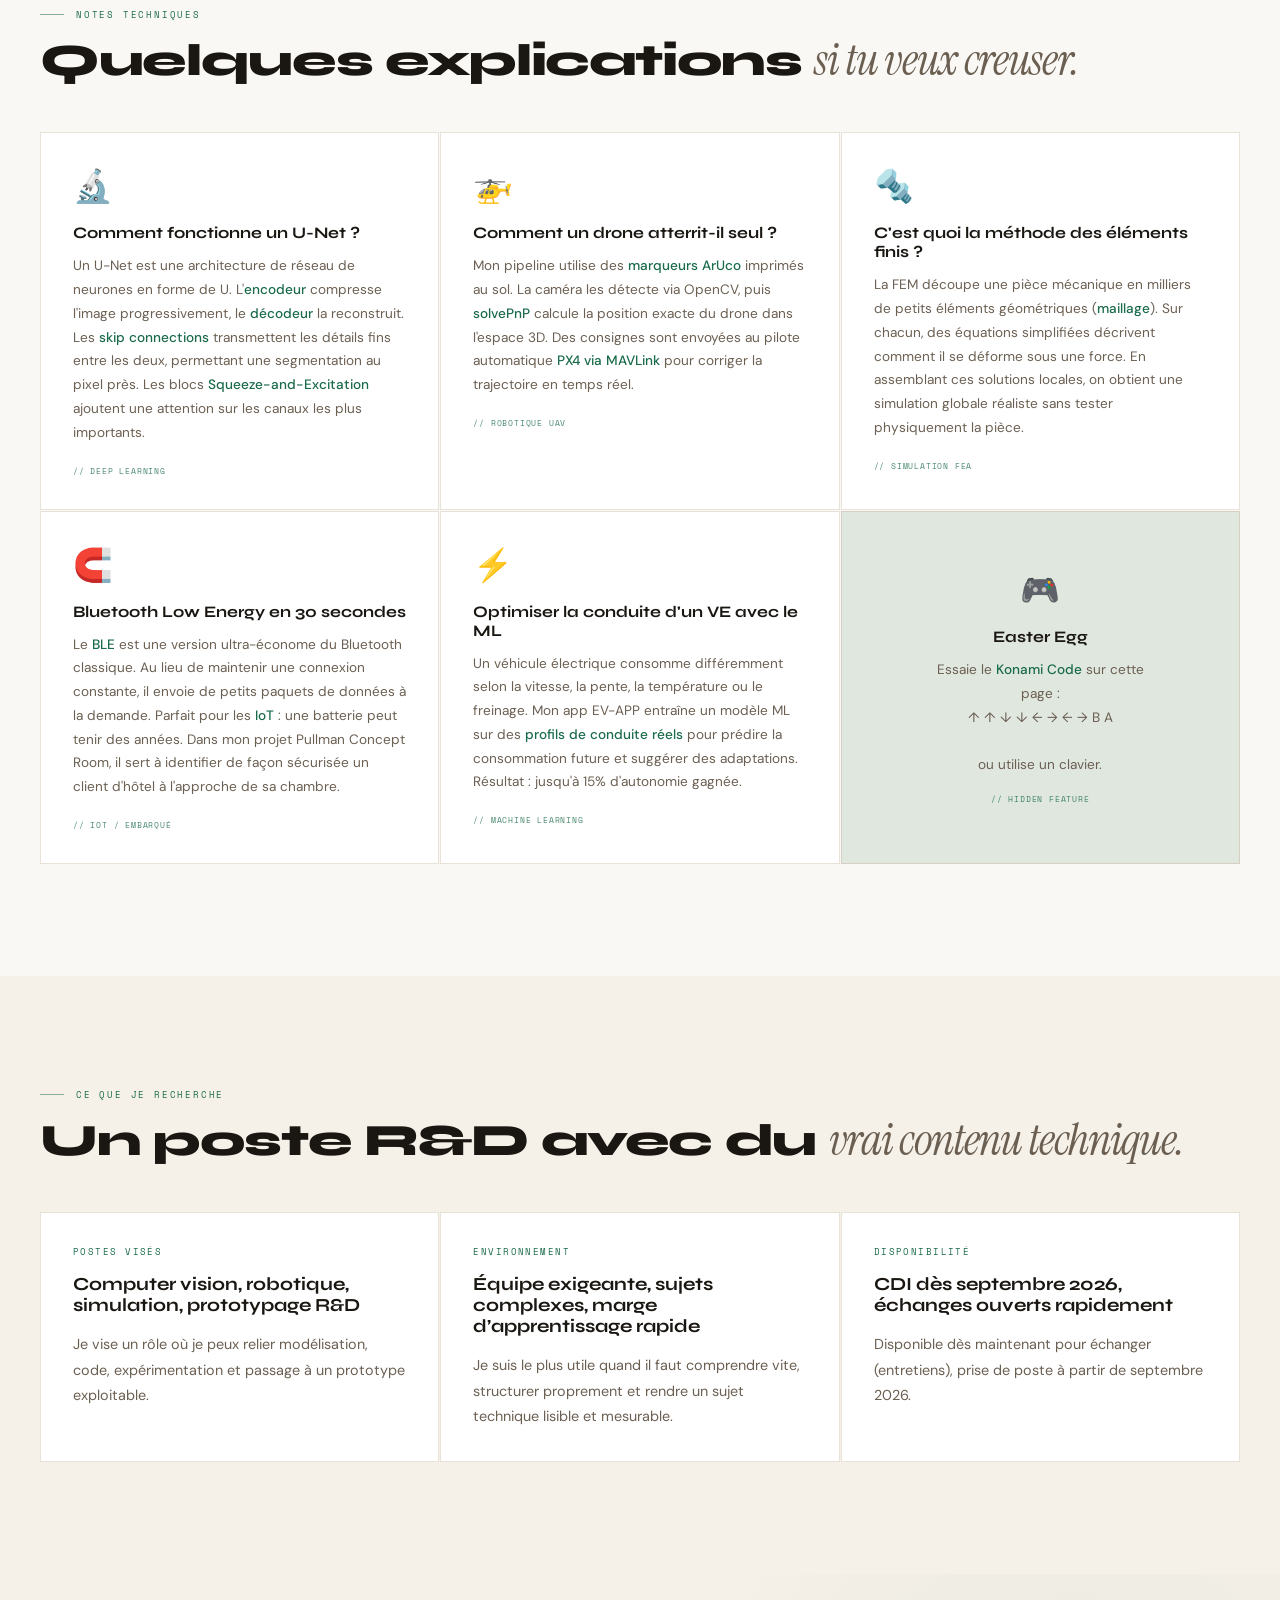
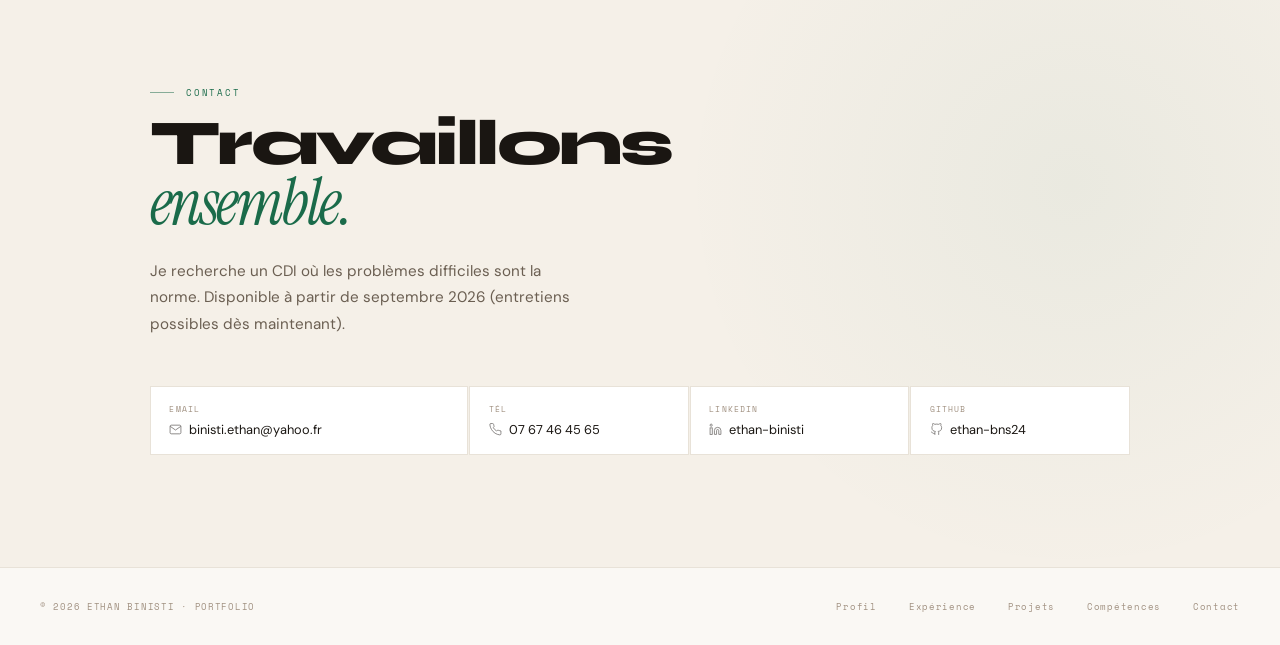
==== commit 40470979: "feat: update portfolio content to reflect expertise in numerical modeling and mechanics; adjust avai" ====
--- a/index.html
+++ b/index.html
@@ -3,11 +3,11 @@
 <head>
 <meta charset="UTF-8">
 <meta name="viewport" content="width=device-width, initial-scale=1.0">
-<meta name="description" content="Portfolio d'Ethan Binisti, ingénieur R&D orienté computer vision, simulation numérique et systèmes embarqués.">
+<meta name="description" content="Portfolio d'Ethan Binisti, ingénieur en modélisation et mécanique numérique, passionné par le code, les systèmes embarqués et le machine learning.">
 <meta name="theme-color" content="#faf8f4">
 <meta name="color-scheme" content="light">
 <meta property="og:title" content="Ethan Binisti — Ingénieur R&D">
-<meta property="og:description" content="Ingénieur R&D orienté computer vision, simulation numérique et systèmes embarqués.">
+<meta property="og:description" content="Ingénieur en modélisation et mécanique numérique, passionné par le code, les systèmes embarqués et le machine learning.">
 <meta property="og:type" content="website">
 <meta property="og:locale" content="fr_FR">
 <meta property="og:url" content="">
@@ -16,7 +16,7 @@
 <meta property="og:image:height" content="630">
 <meta name="twitter:card" content="summary_large_image">
 <meta name="twitter:title" content="Ethan Binisti — Ingénieur R&D">
-<meta name="twitter:description" content="Portfolio orienté vision, simulation et embarqué.">
+<meta name="twitter:description" content="Portfolio orienté modélisation, mécanique numérique, embarqué et machine learning.">
 <meta name="twitter:image" content="social/og-image.png">
 <title>Ethan Binisti — Ingénieur R&D</title>
 <link rel="icon" href="favicon.svg" type="image/svg+xml">
@@ -71,7 +71,7 @@
       <button type="button" data-lang="fr" class="active">FR</button>
       <button type="button" data-lang="en">EN</button>
     </div>
-    <a href="mailto:binisti.ethan@yahoo.fr" class="nav-badge">DISPONIBLE CDI</a>
+    <a href="mailto:binisti.ethan@yahoo.fr" class="nav-badge">CDI DÈS SEPT. 2026</a>
   </div>
 </nav>
 
@@ -83,14 +83,14 @@
       <div class="hero-portrait-wrap">
         <img src="photo-profil.jfif" alt="Photo de profil d'Ethan Binisti" class="hero-portrait" width="400" height="400" decoding="async" fetchpriority="high">
       </div>
-      <div class="hero-tag">INGÉNIEUR R&D · ESILV 2026</div>
+      <div class="hero-tag">INGÉNIEUR MODÉLISATION & MÉCANIQUE NUMÉRIQUE · ESILV 2026</div>
       <h1 class="hero-name">
         Ethan<br>
         <em>Binisti</em><span>.</span>
       </h1>
-      <p class="hero-desc">Ingénieur R&D orienté computer vision, simulation numérique et systèmes embarqués. Je construis des prototypes techniques solides, mesurables, et vite exploitables en entreprise.</p>
+      <p class="hero-desc">Ingénieur en modélisation et mécanique numérique, passionné par le code, les systèmes embarqués et le machine learning. Je construis des prototypes techniques solides, mesurables, et vite exploitables en entreprise.</p>
       <div class="hero-proof">
-        <span class="hero-pill">CDI IMMÉDIAT</span>
+        <span class="hero-pill">CDI DÈS SEPT. 2026</span>
         <span class="hero-pill">VISION · SIMULATION · EMBARQUÉ</span>
         <span class="hero-pill">PROJETS MESURÉS ET DOCUMENTÉS</span>
       </div>
@@ -462,8 +462,8 @@
     </article>
     <article class="fit-card rv">
       <div class="fit-k">DISPONIBILITÉ</div>
-      <h3 class="fit-t">CDI immédiat, échanges ouverts rapidement</h3>
-      <p class="fit-b">Disponible maintenant pour discuter d’un poste, d’un scope R&D ou d’une rencontre technique courte.</p>
+      <h3 class="fit-t">CDI dès septembre 2026, échanges ouverts rapidement</h3>
+      <p class="fit-b">Disponible dès maintenant pour échanger (entretiens), prise de poste à partir de septembre 2026.</p>
     </article>
   </div>
 </section>
@@ -472,7 +472,7 @@
   <div class="contact-wrap">
     <div class="sl">CONTACT</div>
     <h2 class="contact-heading">Travaillons<br><em>ensemble.</em></h2>
-    <p class="contact-sub">Je recherche un CDI où les problèmes difficiles sont la norme. Disponible pour un entretien à tout moment.</p>
+    <p class="contact-sub">Je recherche un CDI où les problèmes difficiles sont la norme. Disponible à partir de septembre 2026 (entretiens possibles dès maintenant).</p>
     <div class="contact-cards">
       <a href="mailto:binisti.ethan@yahoo.fr" class="cc cc-email" data-track="contact-email"><div class="cc-l">EMAIL</div><div class="cc-v"><svg viewBox="0 0 24 24" fill="none" stroke="currentColor" stroke-width="1.5"><path d="M4 4h16c1.1 0 2 .9 2 2v12c0 1.1-.9 2-2 2H4c-1.1 0-2-.9-2-2V6c0-1.1.9-2 2-2z"/><polyline points="22,6 12,13 2,6"/></svg><span class="cc-text">binisti.ethan@yahoo.fr</span></div></a>
       <a href="tel:0767464565" class="cc" data-track="contact-phone"><div class="cc-l">TÉL</div><div class="cc-v"><svg viewBox="0 0 24 24" fill="none" stroke="currentColor" stroke-width="1.5"><path d="M22 16.92v3a2 2 0 0 1-2.18 2 19.79 19.79 0 0 1-8.63-3.07A19.5 19.5 0 0 1 4.69 12 19.79 19.79 0 0 1 1.61 3.4 2 2 0 0 1 3.58 1h3a2 2 0 0 1 2 1.72 12.84 12.84 0 0 0 .7 2.81 2 2 0 0 1-.45 2.11L7.91 8.54a16 16 0 0 0 6.29 6.29l.92-.92a2 2 0 0 1 2.11-.45 12.84 12.84 0 0 0 2.81.7A2 2 0 0 1 22 16.92z"/></svg><span class="cc-text">07 67 46 45 65</span></div></a>
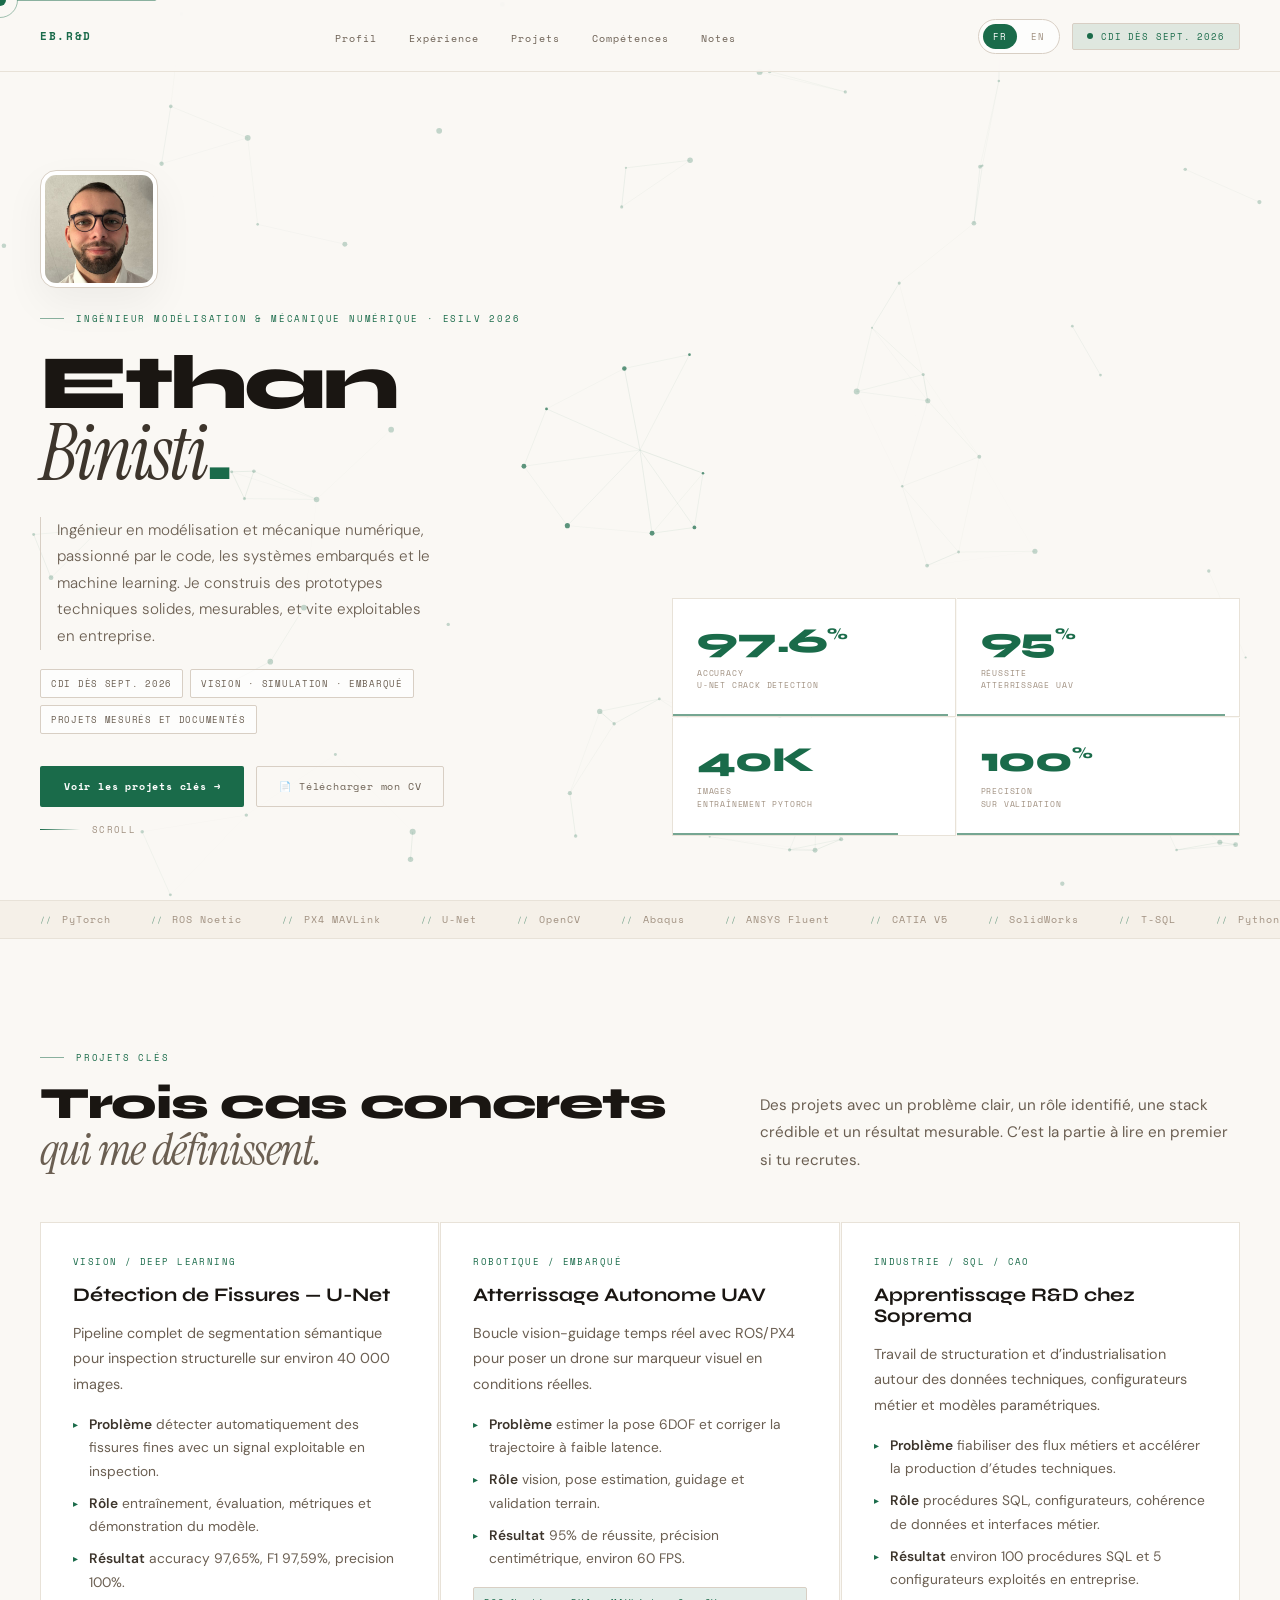
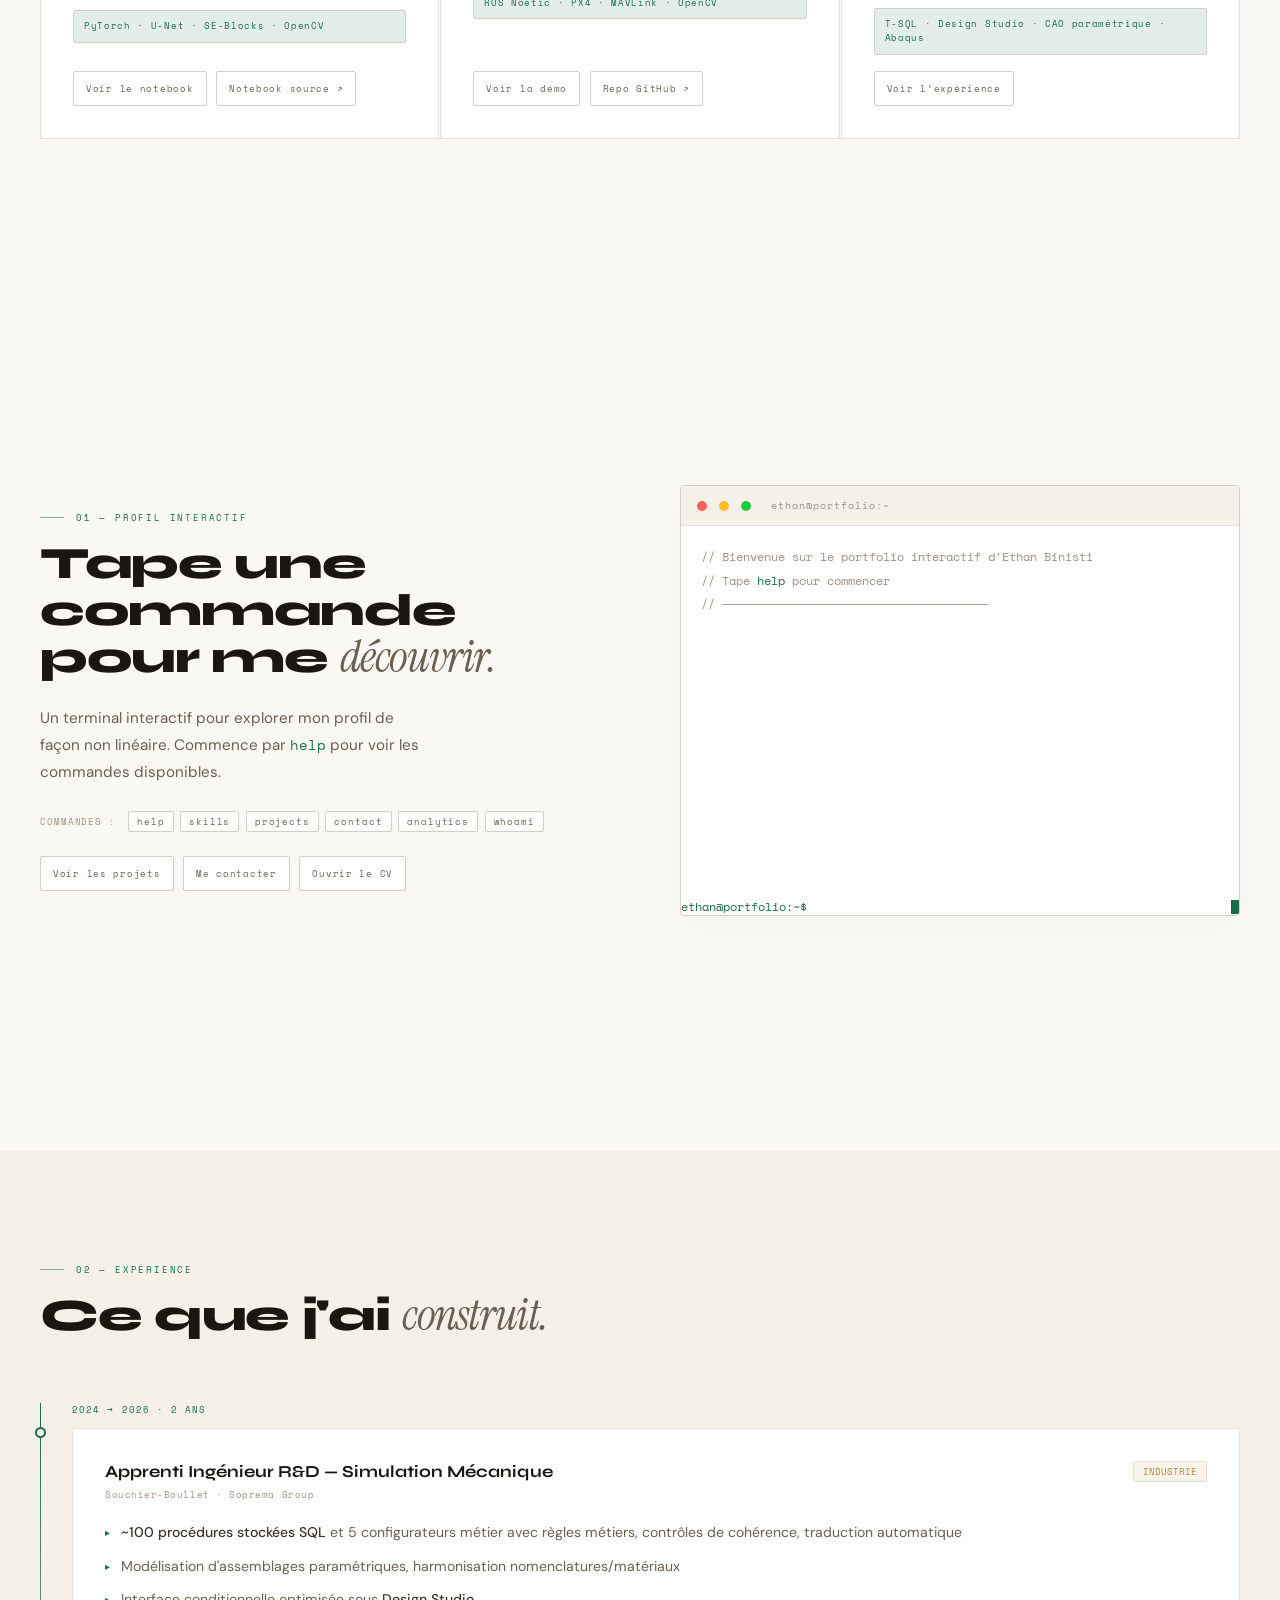
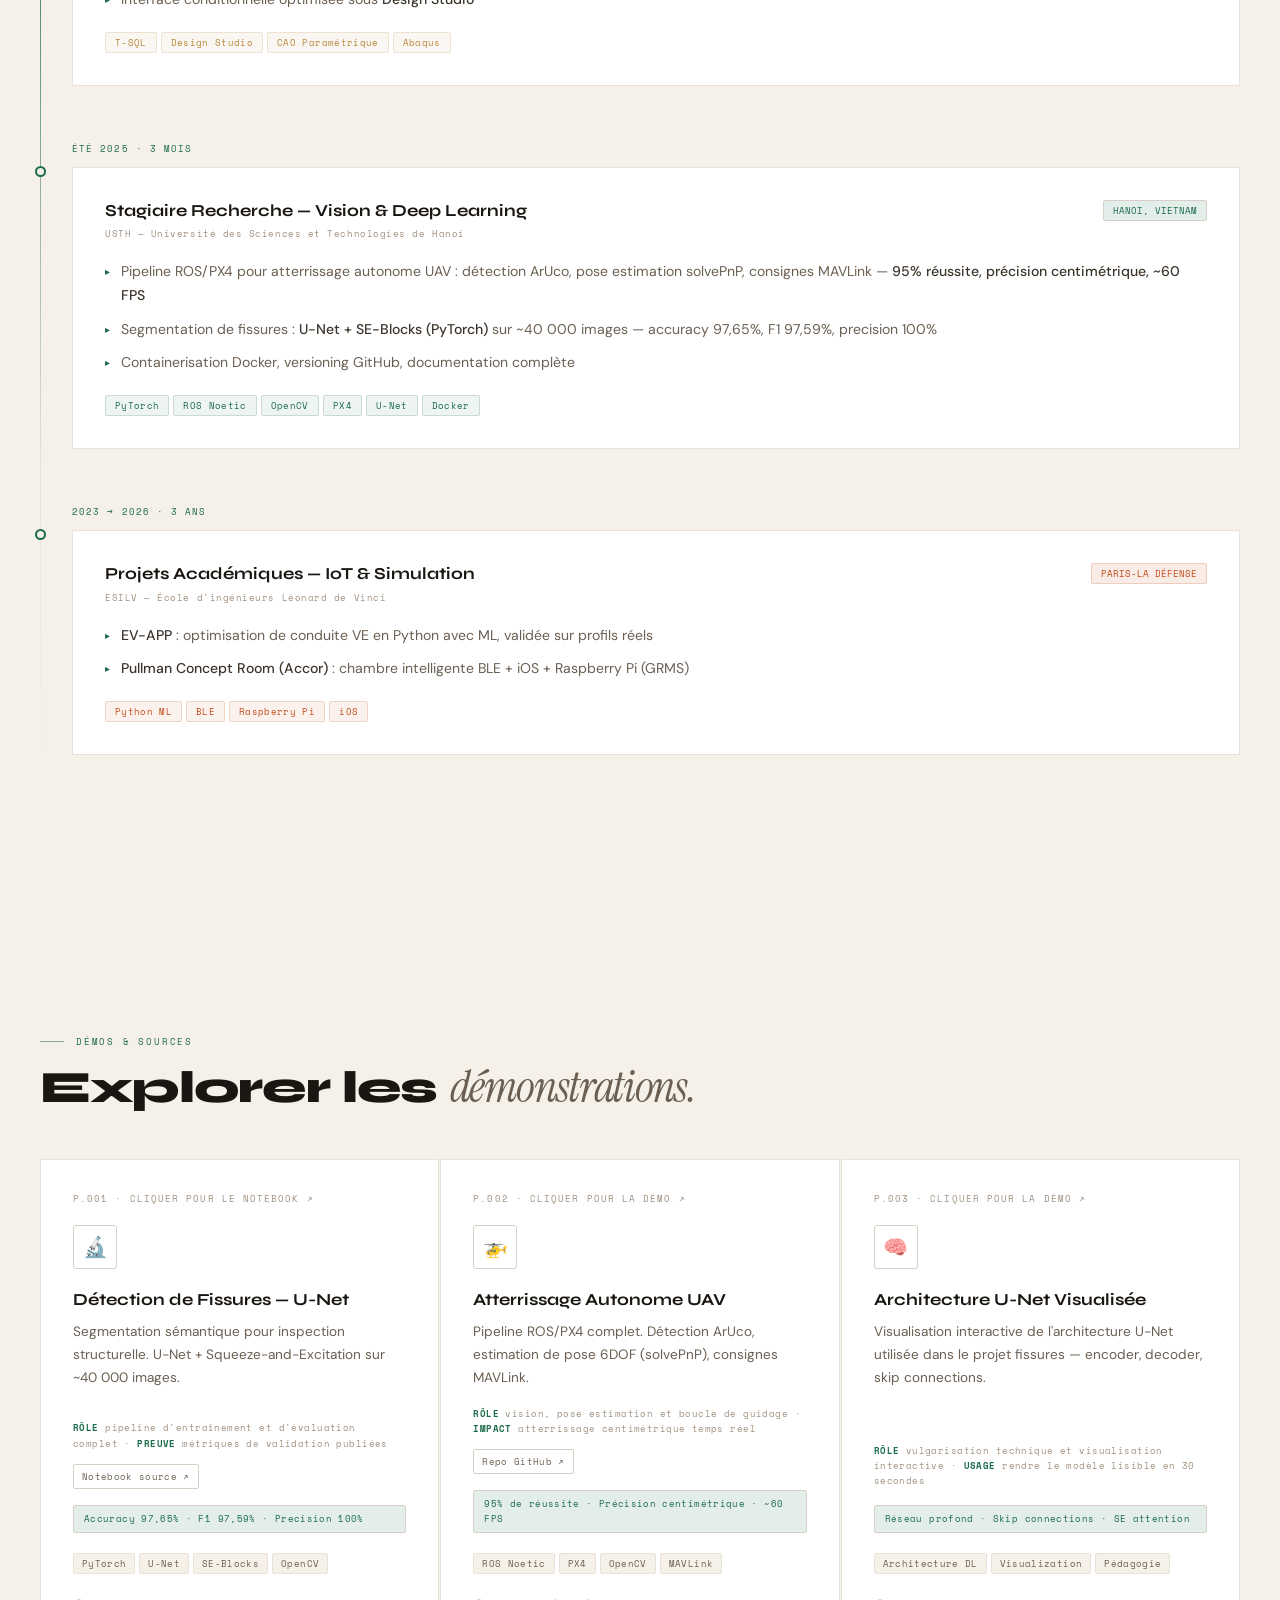
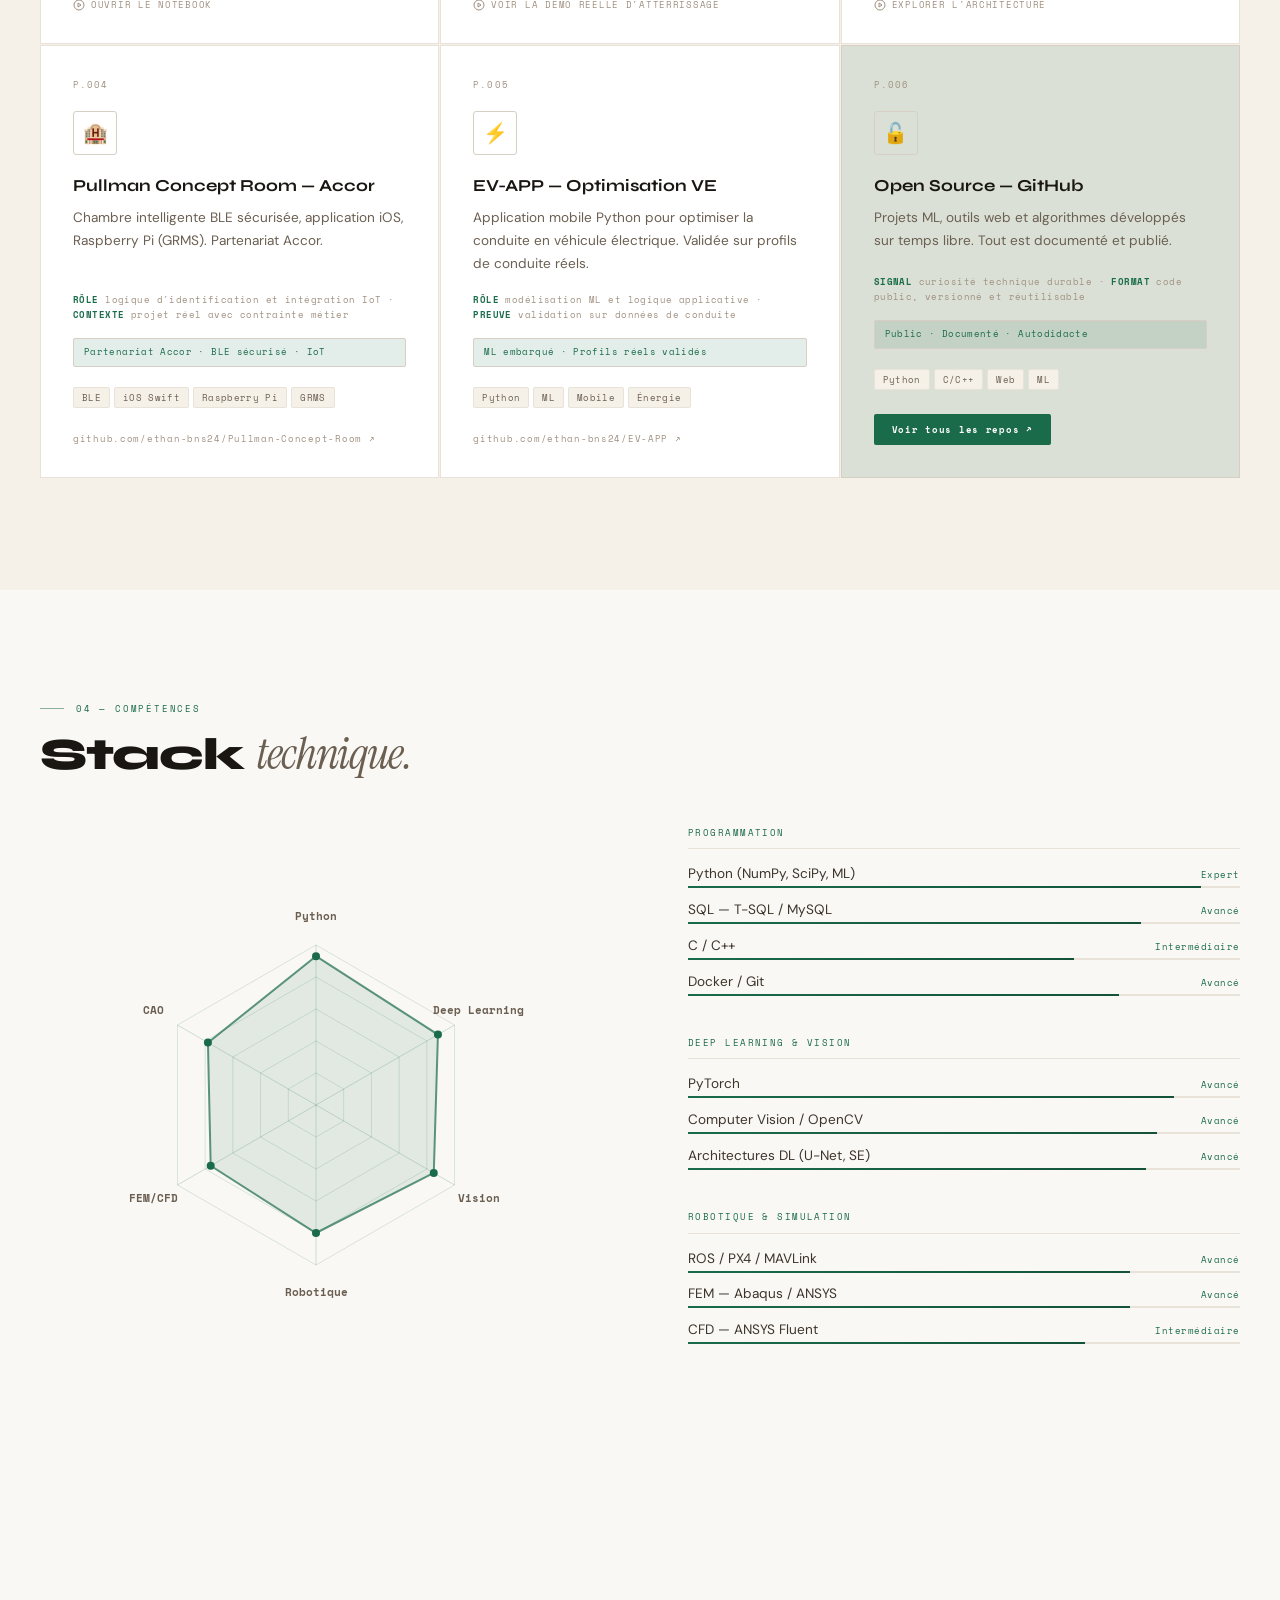
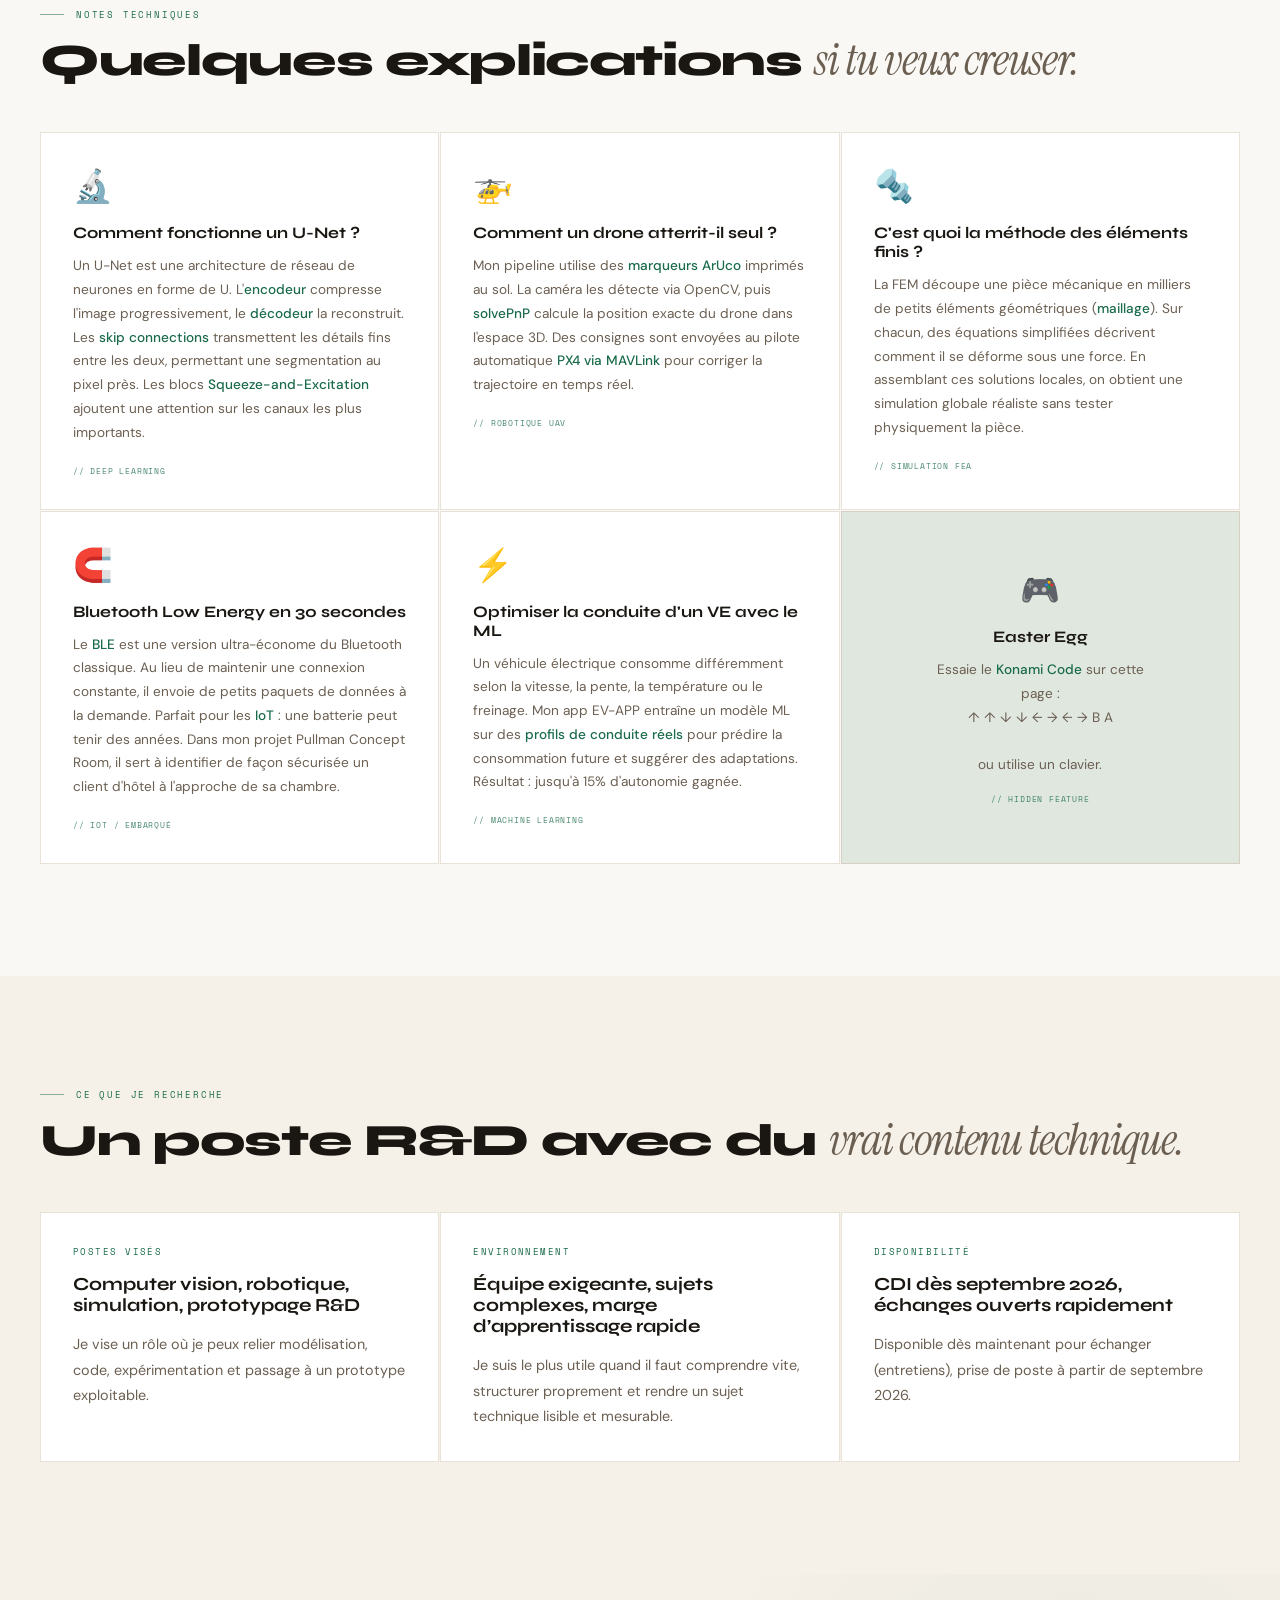
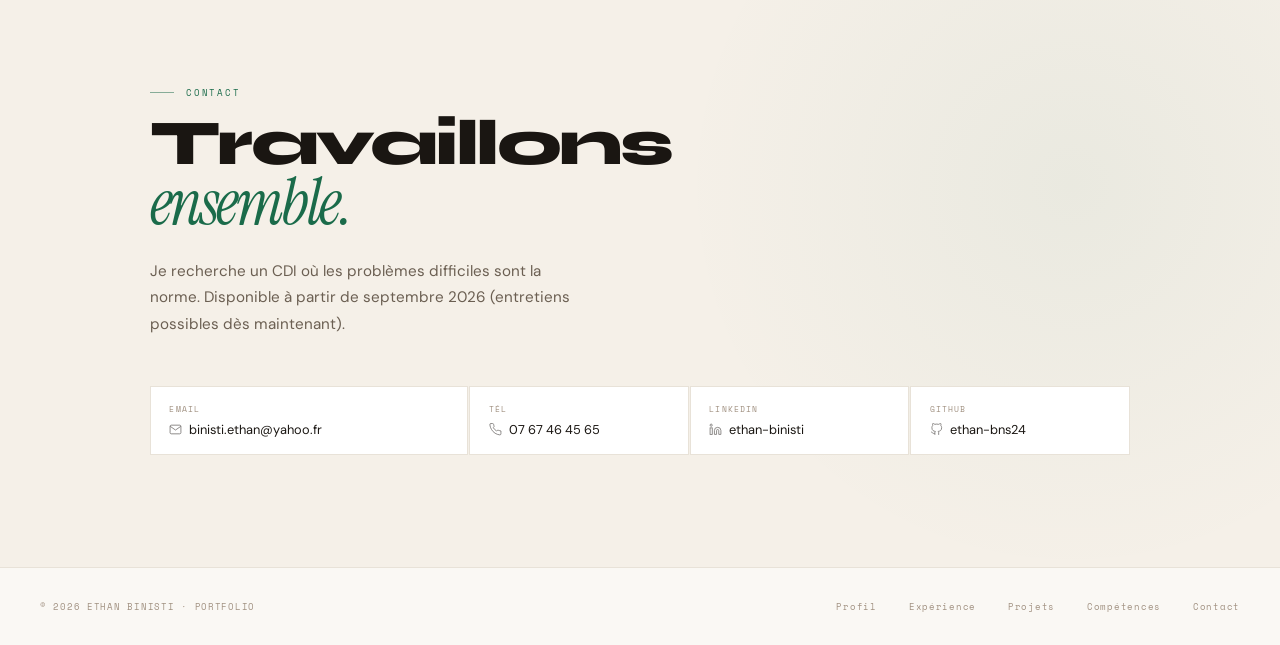
==== commit 52d94b55: "feat: enhance Konami Code demo with improved descriptions and controls; update styles for better lay" ====
--- a/index.html
+++ b/index.html
@@ -39,7 +39,7 @@
 
 <div id="konami" role="dialog" aria-modal="true" aria-labelledby="konami-title">
   <h2 id="konami-title">// EASTER EGG UNLOCKED 🎉</h2>
-  <p>Tu as trouvé le Konami Code (↑↑↓↓←→←→BA).<br>Mini démo de mécanique: flexion d'une poutre en console (charge ponctuelle) avec moments et flèche.</p>
+  <p>Tu as trouvé le Konami Code (↑↑↓↓←→←→BA).<br>Mini simu de RDM: choisis l'appui (console/appuis simples) et le chargement (ponctuel/réparti/couple). Observe w(x), V(x) et M(x).</p>
   <div class="konami-demo" id="konami-demo">
     <canvas id="mech-canvas" width="860" height="360"></canvas>
     <div class="konami-ctrl" id="mech-ctrl" aria-label="Contrôles de la simulation mécanique"></div>
--- a/assets/styles.css
+++ b/assets/styles.css
@@ -15,6 +15,7 @@
   --red: #c24a1a;     /* Rouge corail */
   --border: #d8cfc4;  /* Bordures */
   --border2: #e8e2d8; /* Bordures douces */
+  --navH: 72px;       /* Updated at runtime for mobile (fixed nav that can wrap) */
 }
 *{box-sizing:border-box;margin:0;padding:0;}
 html{scroll-behavior:smooth;}
@@ -22,6 +23,8 @@
 body.custom-cursor{cursor:none;}
 a,button,input,.pc[role="button"]{cursor:pointer;}
 body.custom-cursor a,body.custom-cursor button,body.custom-cursor input,body.custom-cursor .pc[role="button"]{cursor:none;}
+
+section[id]{scroll-margin-top:calc(var(--navH) + 16px);}
 
 .skip-link{position:fixed;top:1rem;left:1rem;transform:translateY(-140%);padding:.75rem 1rem;background:var(--g);color:#fff;text-decoration:none;font-family:'Space Mono',monospace;font-size:10px;letter-spacing:.08em;z-index:10001;border-radius:2px;transition:transform .2s ease;}
 .skip-link:focus{transform:translateY(0);}
@@ -124,8 +127,8 @@
 .terminal-intro h2{font-family:'Syne',sans-serif;font-weight:800;font-size:clamp(2rem,3.5vw,3rem);line-height:1.05;letter-spacing:-.03em;color:var(--ink);margin-bottom:1.5rem;}
 .terminal-intro h2 em{font-family:'Instrument Serif',serif;font-style:italic;font-weight:400;color:var(--ink3);}
 .terminal-intro p{font-size:.95rem;color:var(--ink3);line-height:1.8;font-weight:400;max-width:380px;}
-.terminal-intro .hint{margin-top:1.5rem;font-family:'Space Mono',monospace;font-size:9px;color:var(--ink4);letter-spacing:.1em;display:flex;align-items:center;gap:.75rem;}
-.hint-keys{display:flex;gap:.4rem;}
+.terminal-intro .hint{margin-top:1.5rem;font-family:'Space Mono',monospace;font-size:9px;color:var(--ink4);letter-spacing:.1em;display:flex;align-items:center;gap:.75rem;flex-wrap:wrap;max-width:100%;}
+.hint-keys{display:flex;gap:.4rem;flex-wrap:wrap;max-width:100%;}
 .hint-key{background:var(--bg3);border:1px solid var(--border);padding:3px 8px;border-radius:2px;font-size:9px;color:var(--ink3);}
 .quick-actions{display:flex;gap:.6rem;flex-wrap:wrap;margin-top:1.5rem;}
 .quick-link{font-family:'Space Mono',monospace;font-size:9px;letter-spacing:.08em;padding:10px 12px;border-radius:2px;border:1px solid var(--border);background:var(--bg3);color:var(--ink3);text-decoration:none;transition:all .2s;}
@@ -310,10 +313,13 @@
 #konami .konami-demo{width:min(940px,92vw);display:flex;flex-direction:column;gap:.85rem;align-items:center;}
 #konami canvas{border:1px solid var(--border);background:var(--bg3);border-radius:2px;width:100%;height:auto;display:block;}
 #konami .konami-ctrl{display:flex;flex-wrap:wrap;gap:.65rem 1rem;justify-content:center;align-items:center;width:100%;}
+#konami .konami-ctrl .mech-row{display:flex;flex-wrap:wrap;gap:.65rem .8rem;justify-content:center;align-items:center;width:100%;}
 #konami .konami-ctrl .edge-label{color:var(--ink4);}
 #konami .konami-ctrl .edge-slider{width:180px;}
 #konami .konami-ctrl button{font-family:'Space Mono',monospace;font-size:9px;letter-spacing:.08em;padding:8px 12px;border-radius:2px;border:1px solid var(--border);background:var(--bg3);color:var(--ink3);transition:all .2s;}
 #konami .konami-ctrl button:hover{border-color:var(--g);color:var(--g);background:rgba(26,107,74,.04);}
+#konami .konami-ctrl button.active{border-color:rgba(26,107,74,.65);color:var(--g);background:rgba(26,107,74,.06);}
+#konami .konami-ctrl button:disabled{opacity:.45;cursor:not-allowed;}
 #konami-close{margin-top:1rem;font-family:'Space Mono',monospace;font-size:10px;color:var(--ink4);background:none;border:1px solid var(--border2);padding:8px 20px;border-radius:2px;transition:all .2s;letter-spacing:.1em;}
 #konami-close:hover{border-color:var(--g);color:var(--g);}
 
@@ -331,12 +337,15 @@
 
 @media(max-width:900px){
   nav{padding:1rem 1rem;flex-wrap:wrap;gap:.75rem;}
-  .nav-logo{flex:1 1 auto;}
+  .nav-logo{flex:1 1 auto;padding:12px 0;}
   .nav-links{gap:.85rem;width:100%;order:3;overflow-x:auto;padding-bottom:.2rem;scrollbar-width:none;justify-content:center;}
+  .nav-links a{padding:12px 10px;border-radius:2px;display:inline-flex;align-items:center;}
   .nav-links::-webkit-scrollbar{display:none;}
   .nav-badge{display:none;}
   .nav-actions{gap:.5rem;margin-left:auto;}
-  #hero{padding:6.75rem 1rem 2.25rem;min-height:100svh;}
+  .lang-toggle button{min-width:44px;min-height:44px;padding:0 14px;}
+  .quick-link{padding:12px 14px;}
+  #hero{padding:calc(var(--navH) + 1.75rem) 1rem 2.25rem;min-height:100svh;}
   .hero-content{grid-template-columns:1fr;}
   .hero-left{display:flex;flex-direction:column;align-items:center;text-align:center;}
   .hero-portrait-wrap,.hero-proof,.hero-actions,.hero-scroll{justify-content:center;}
@@ -402,6 +411,7 @@
 }
 @media (pointer:coarse){
   #cur,#cur-ring{display:none !important;}
+  nav{backdrop-filter:none;}
 }
 @media (prefers-reduced-motion:reduce){
   html{scroll-behavior:auto;}
